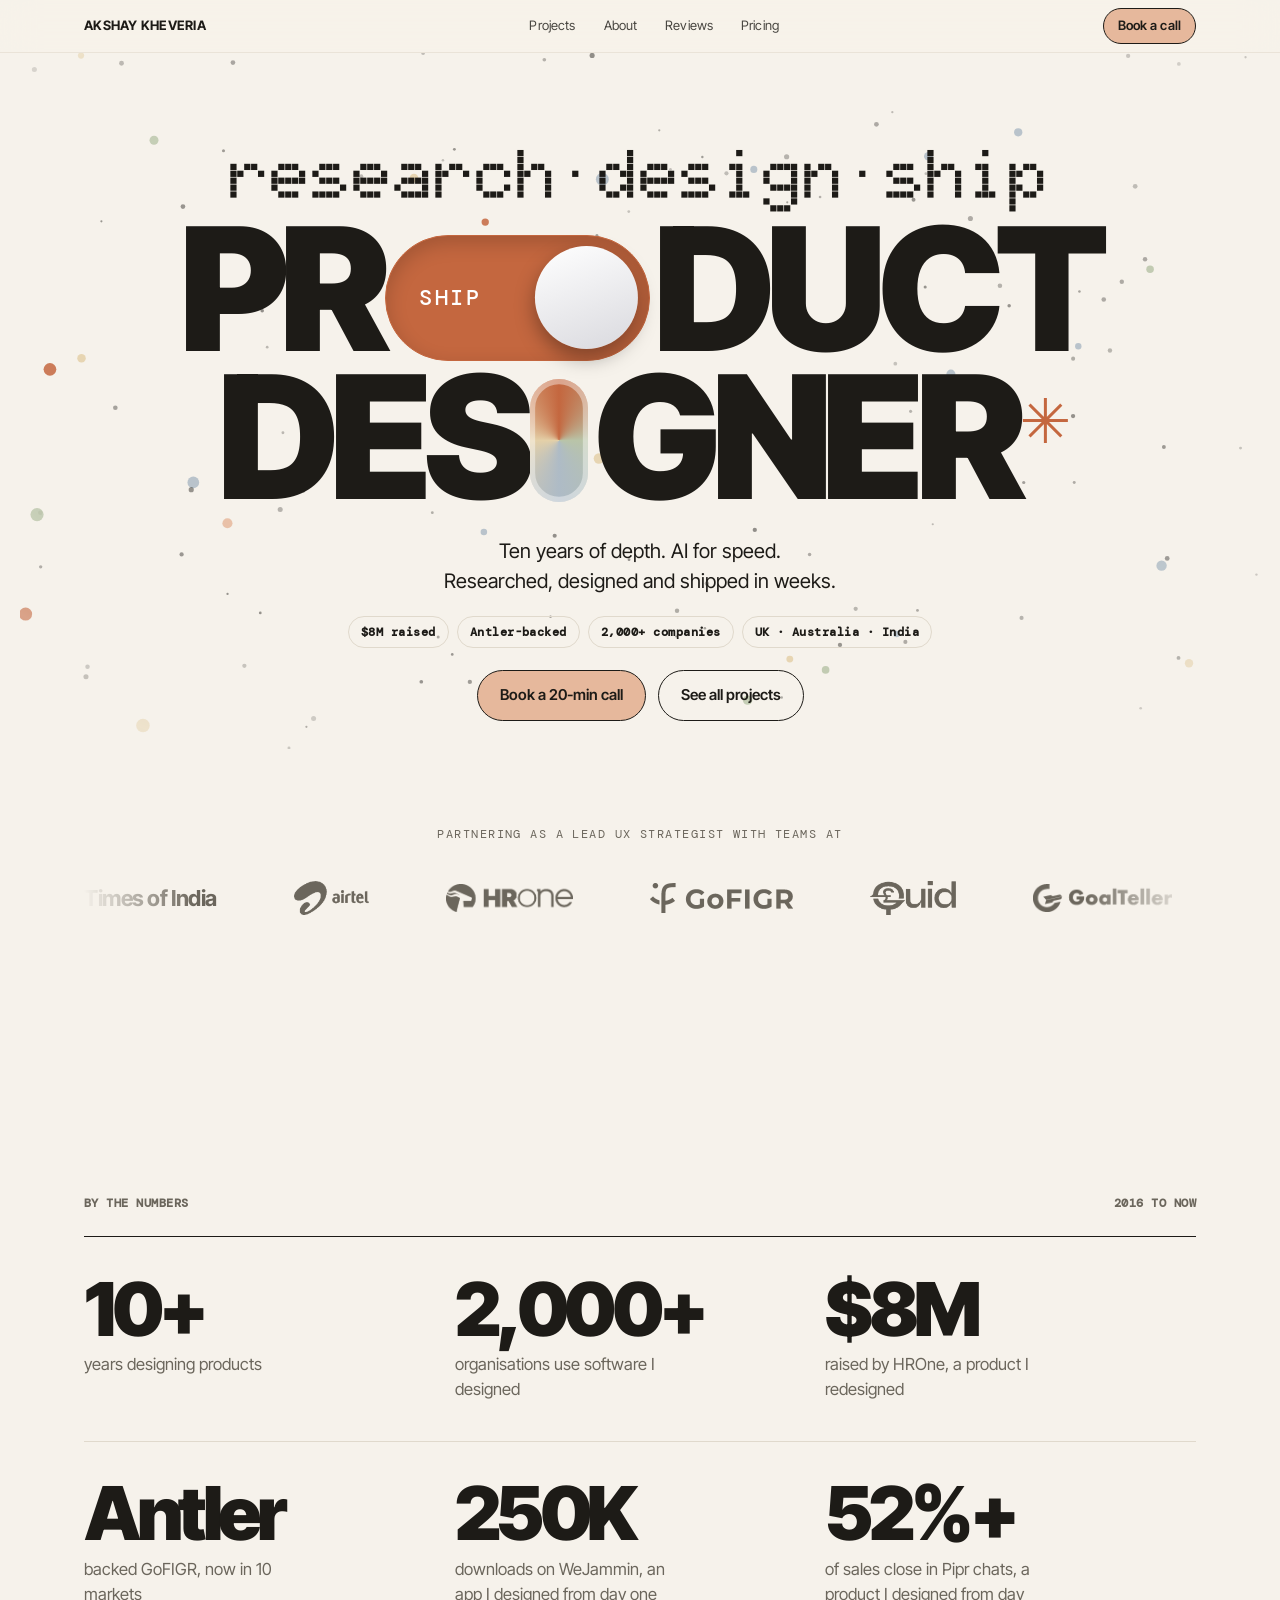
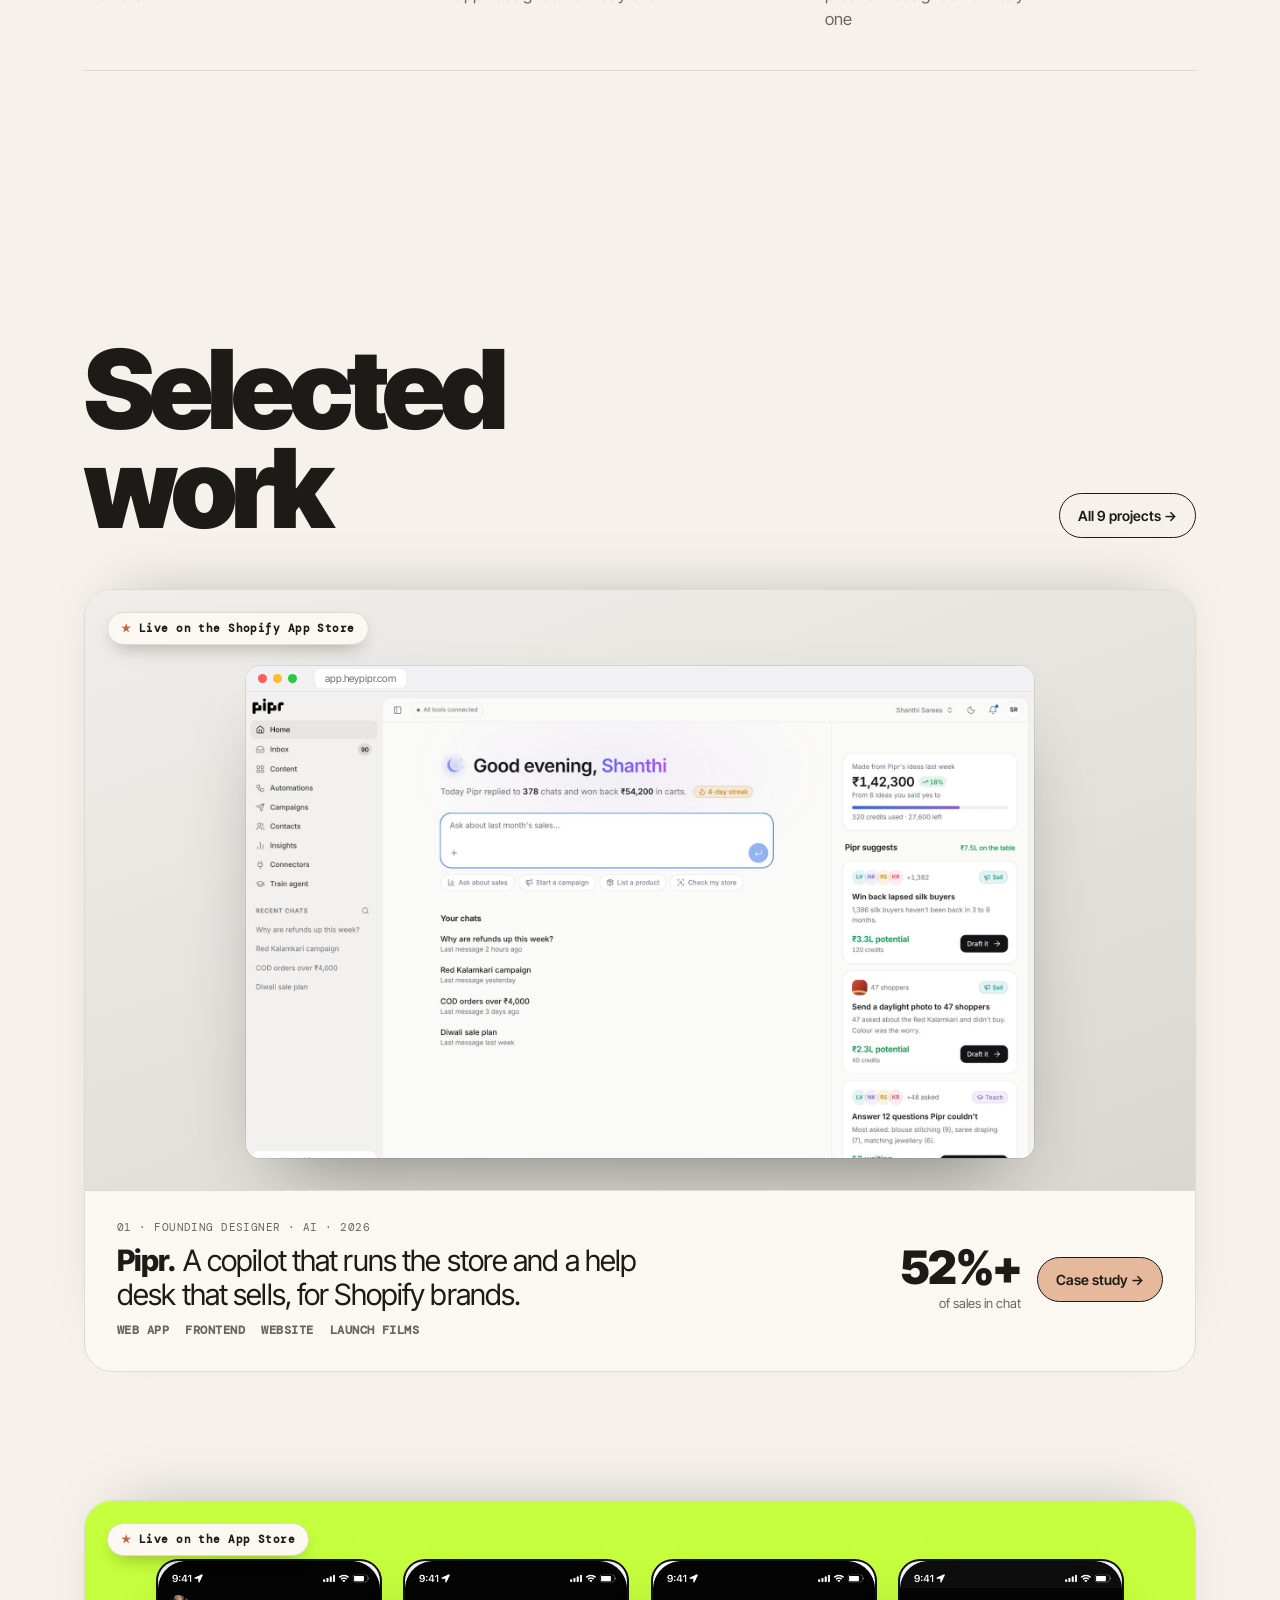
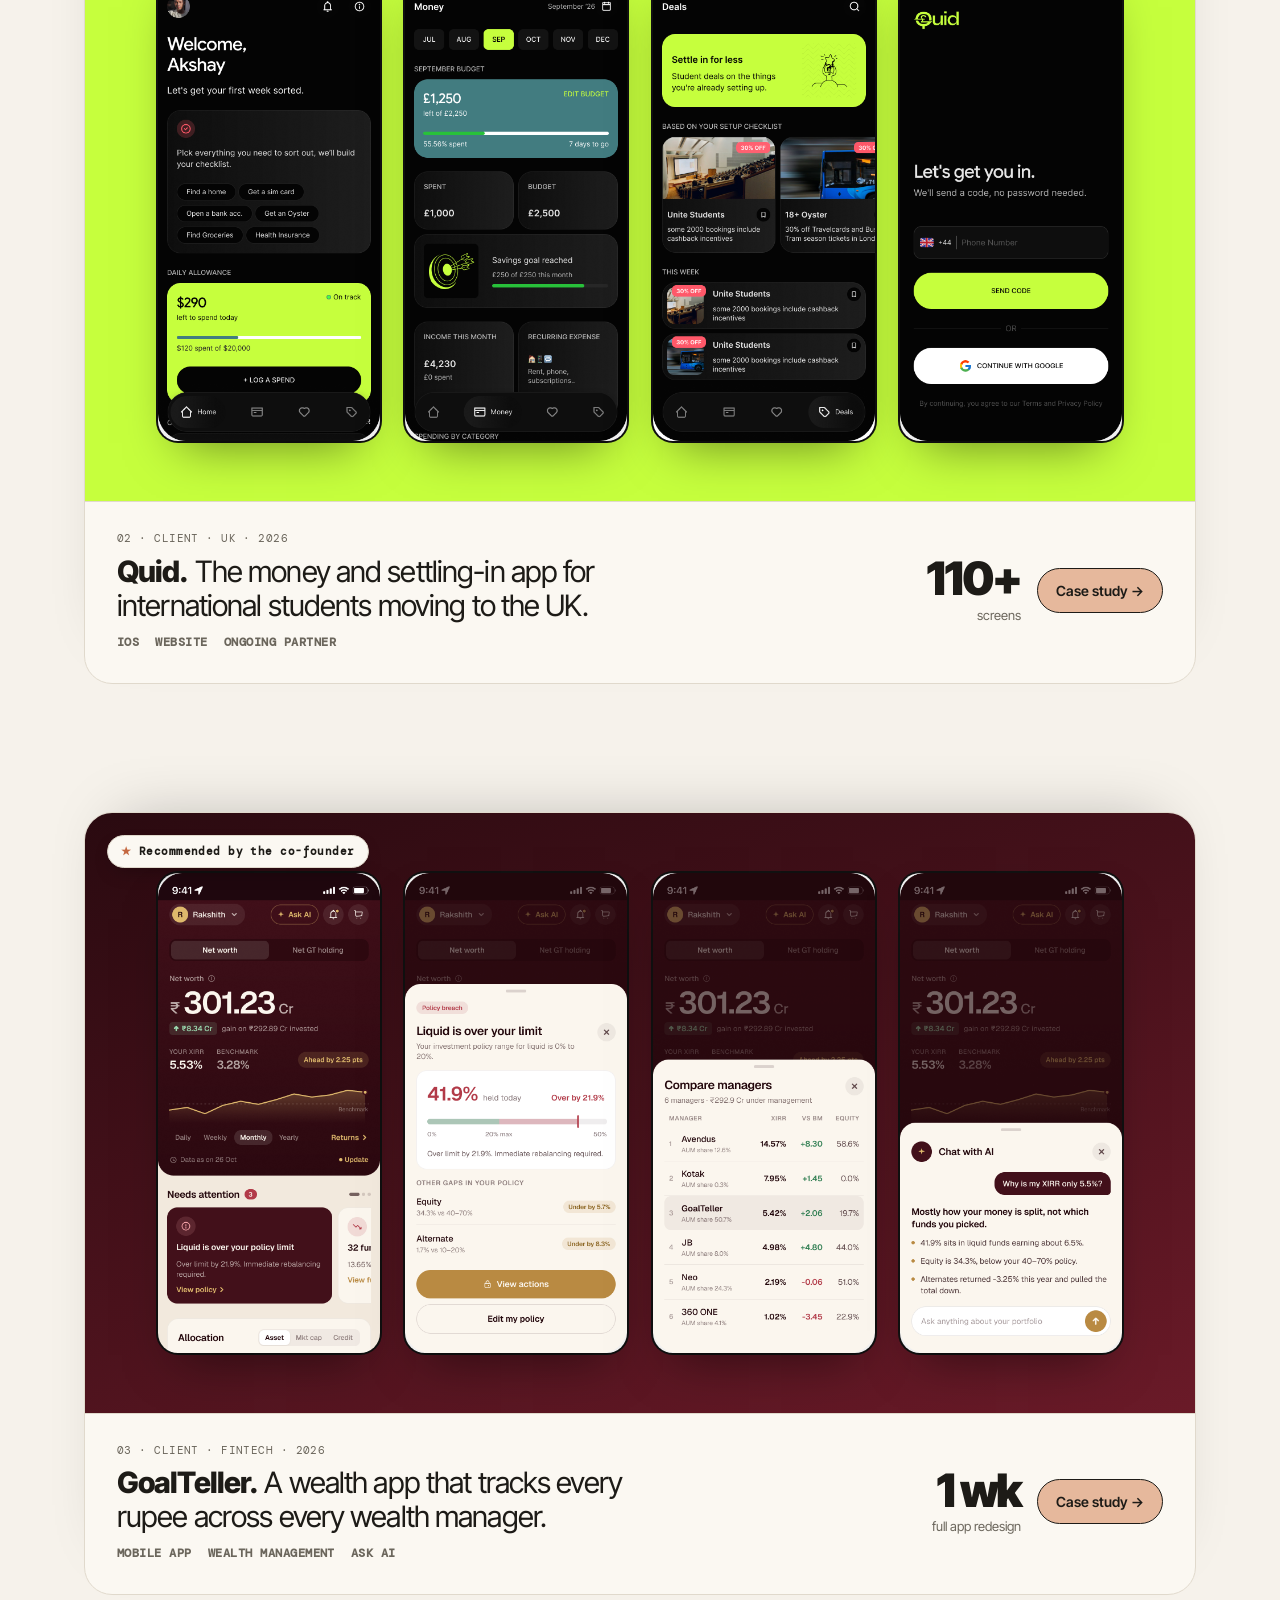
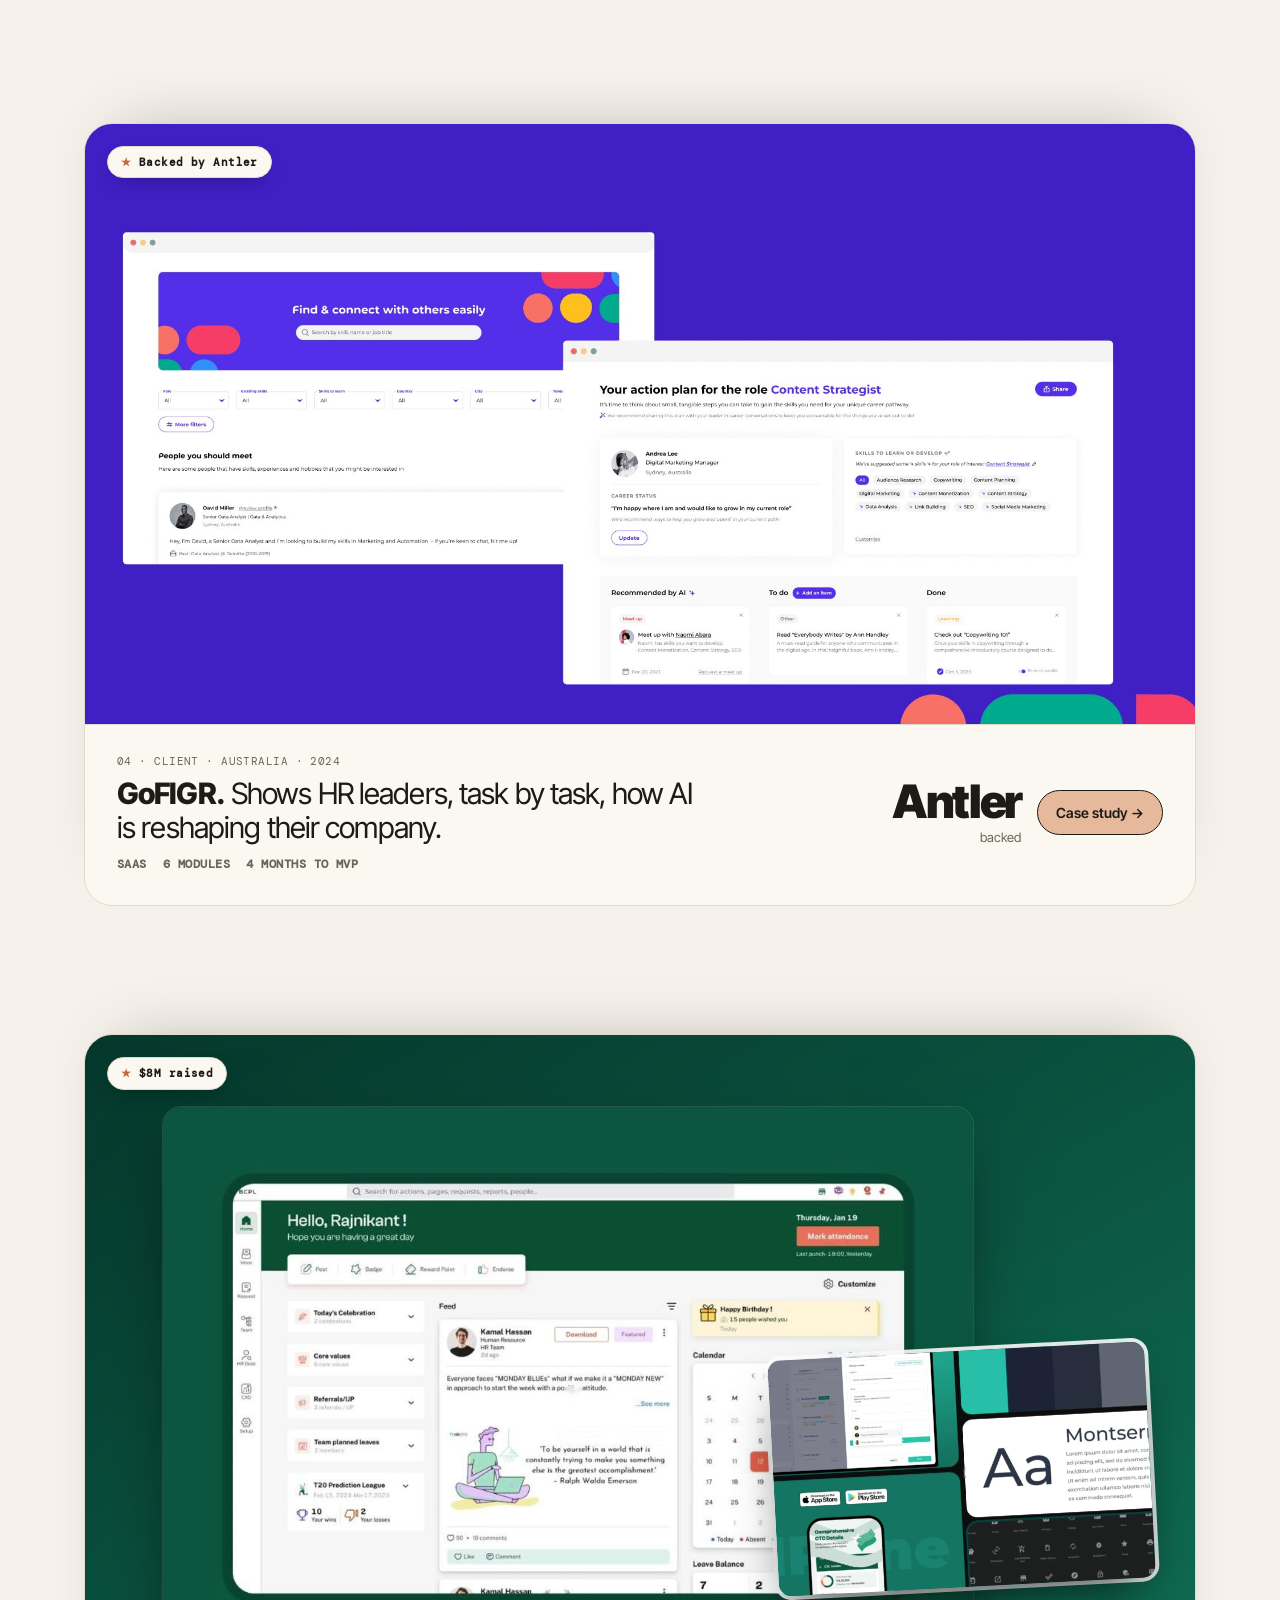
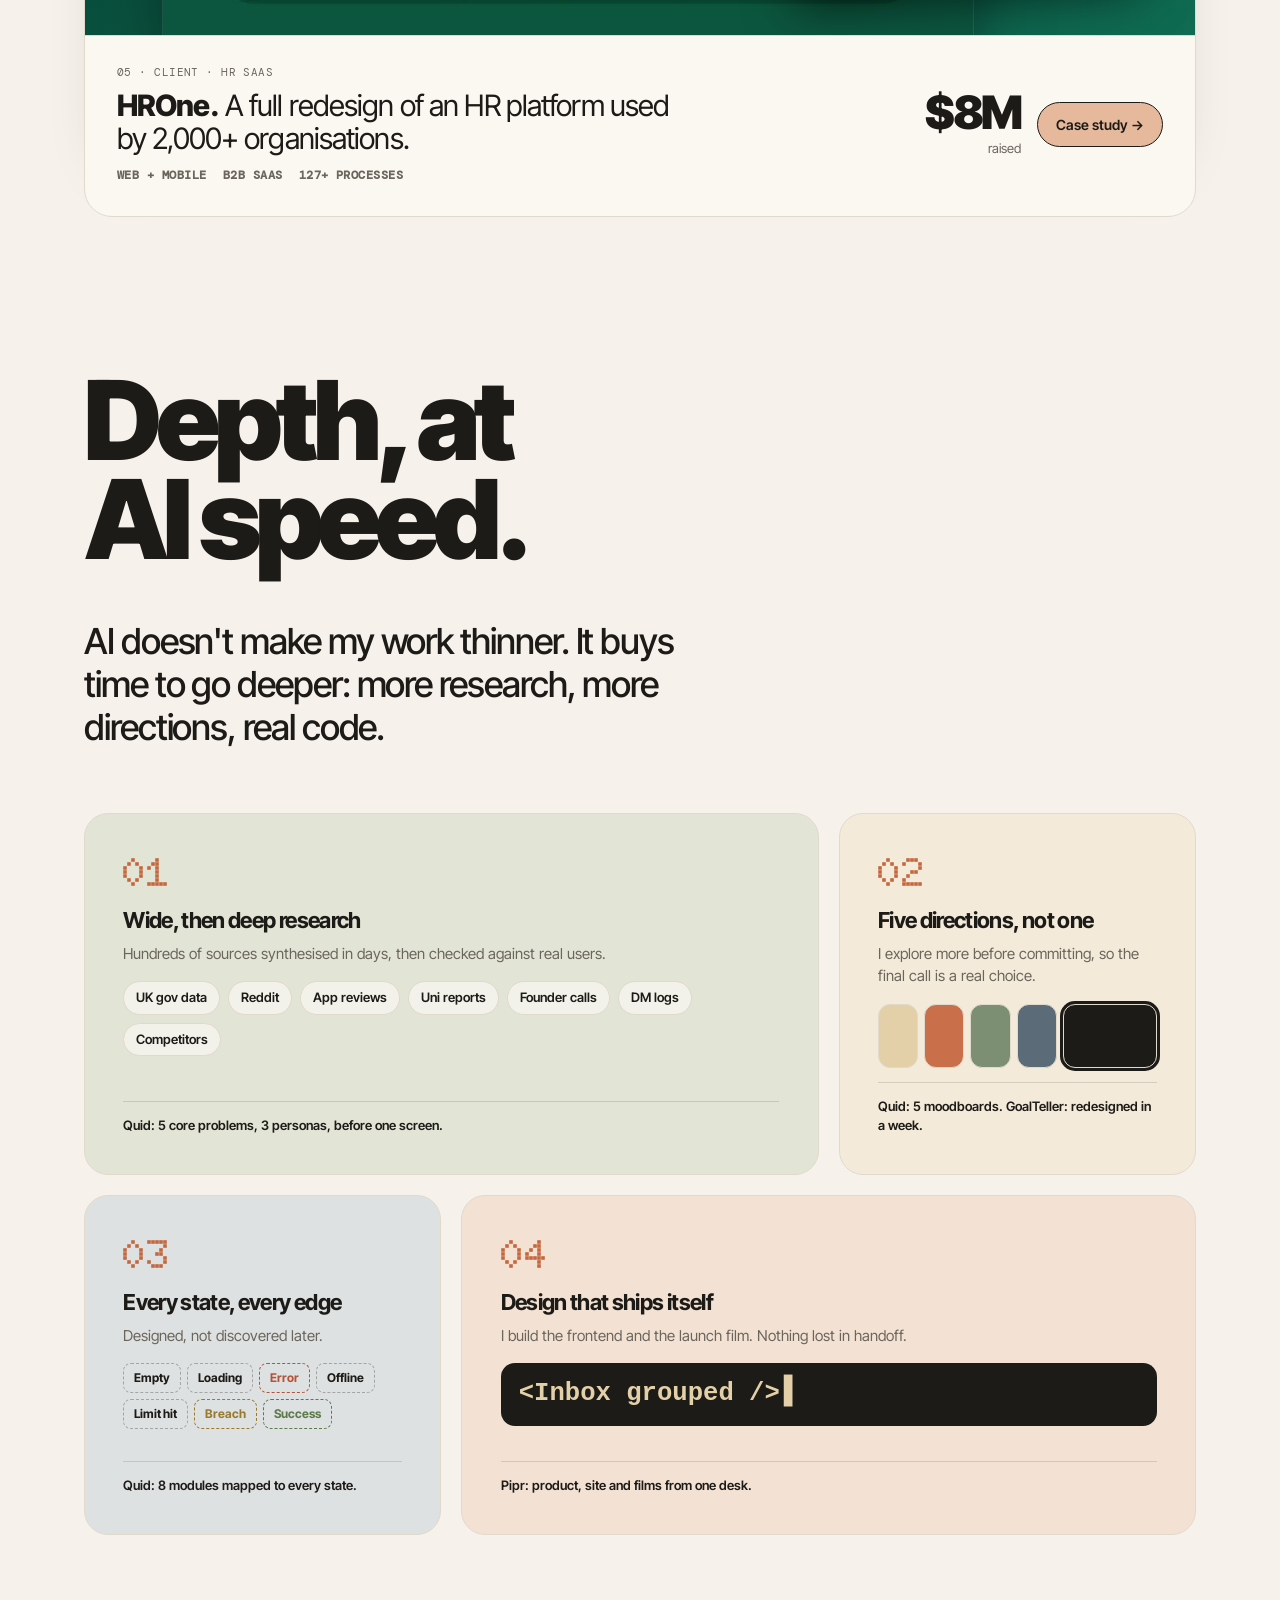
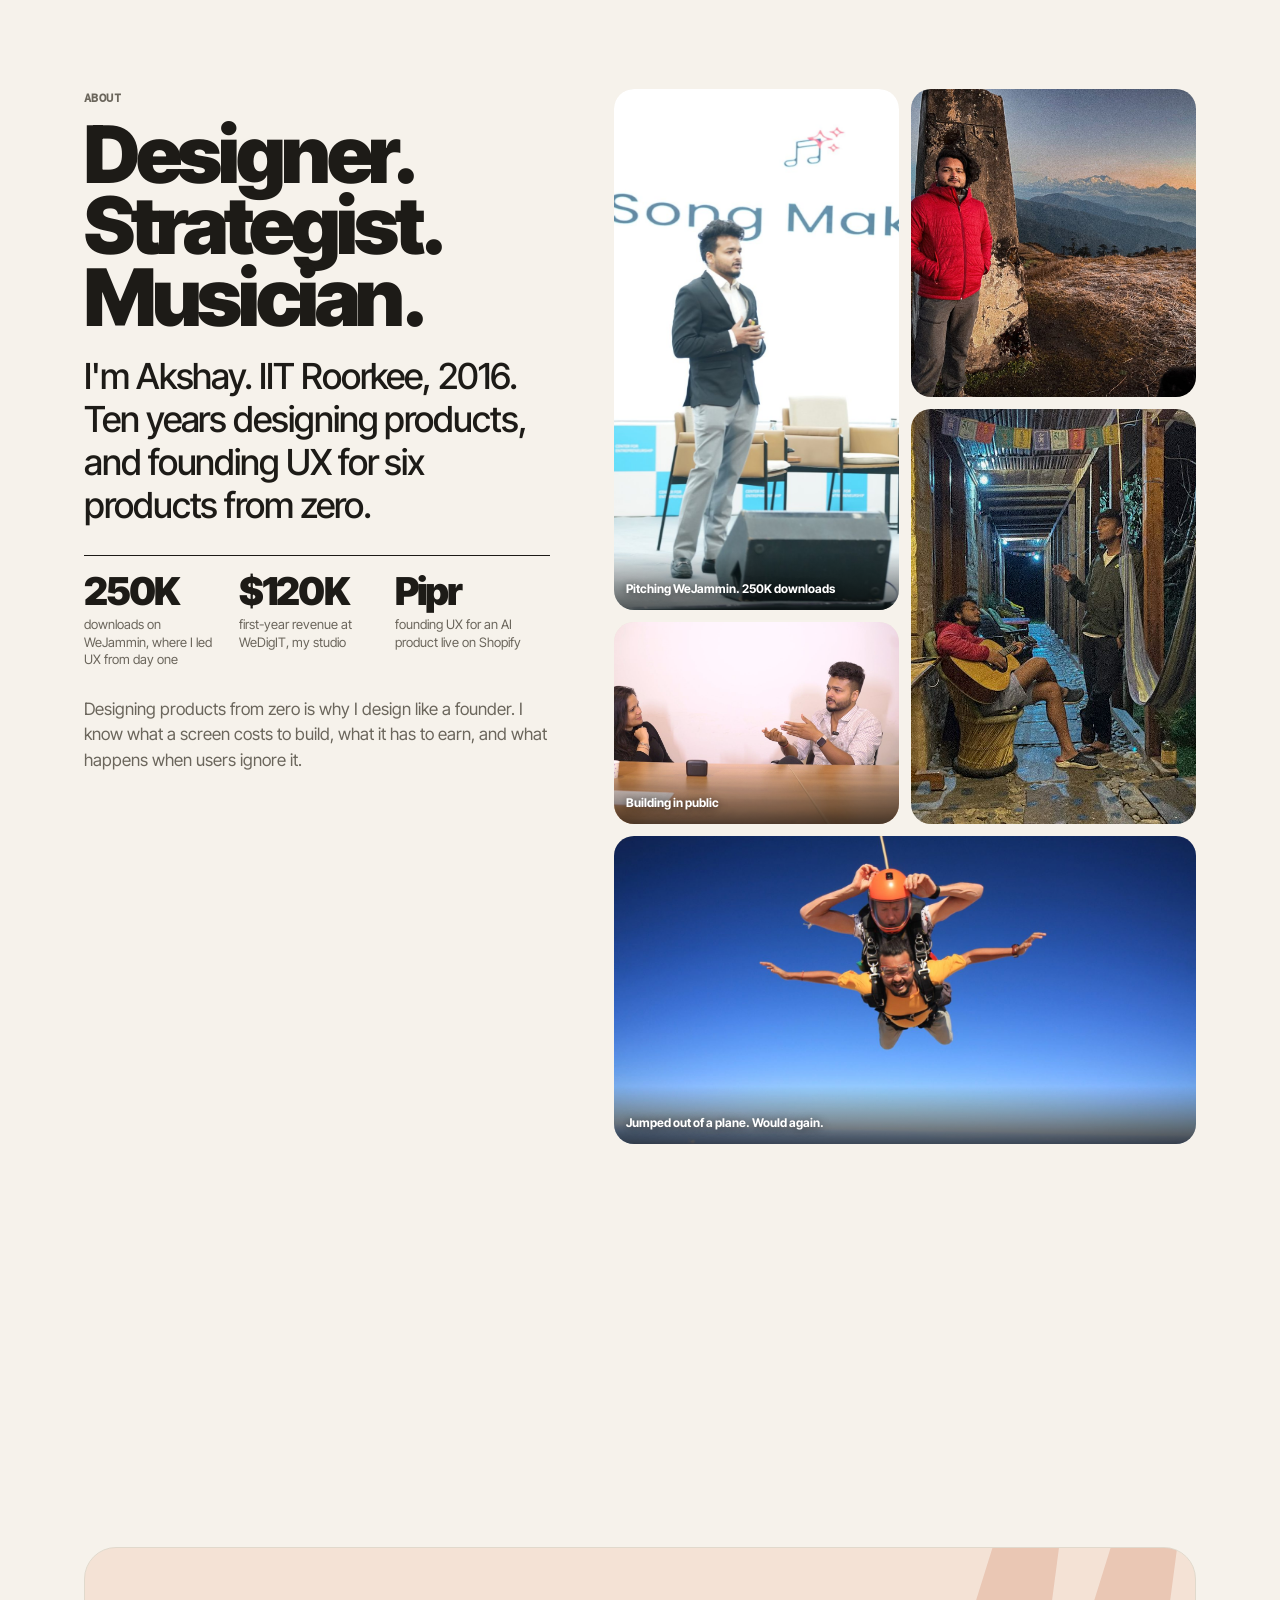
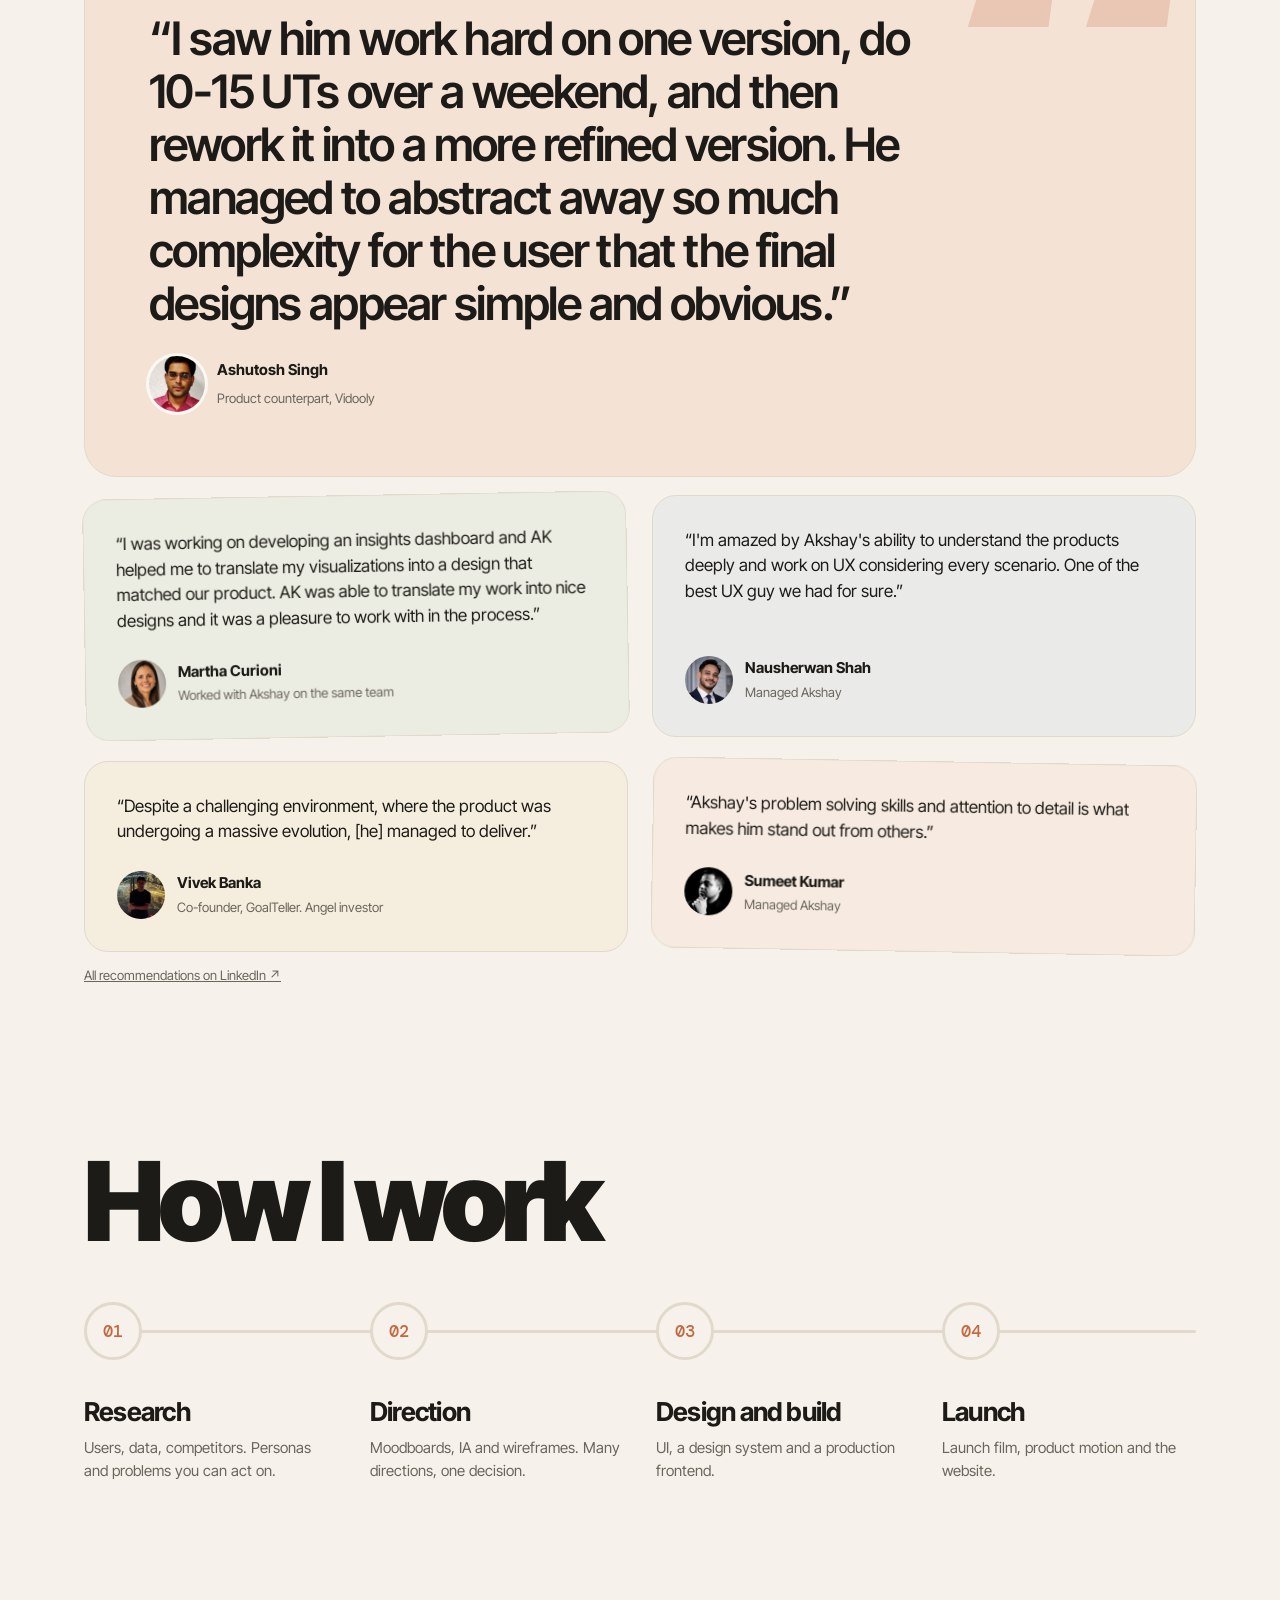
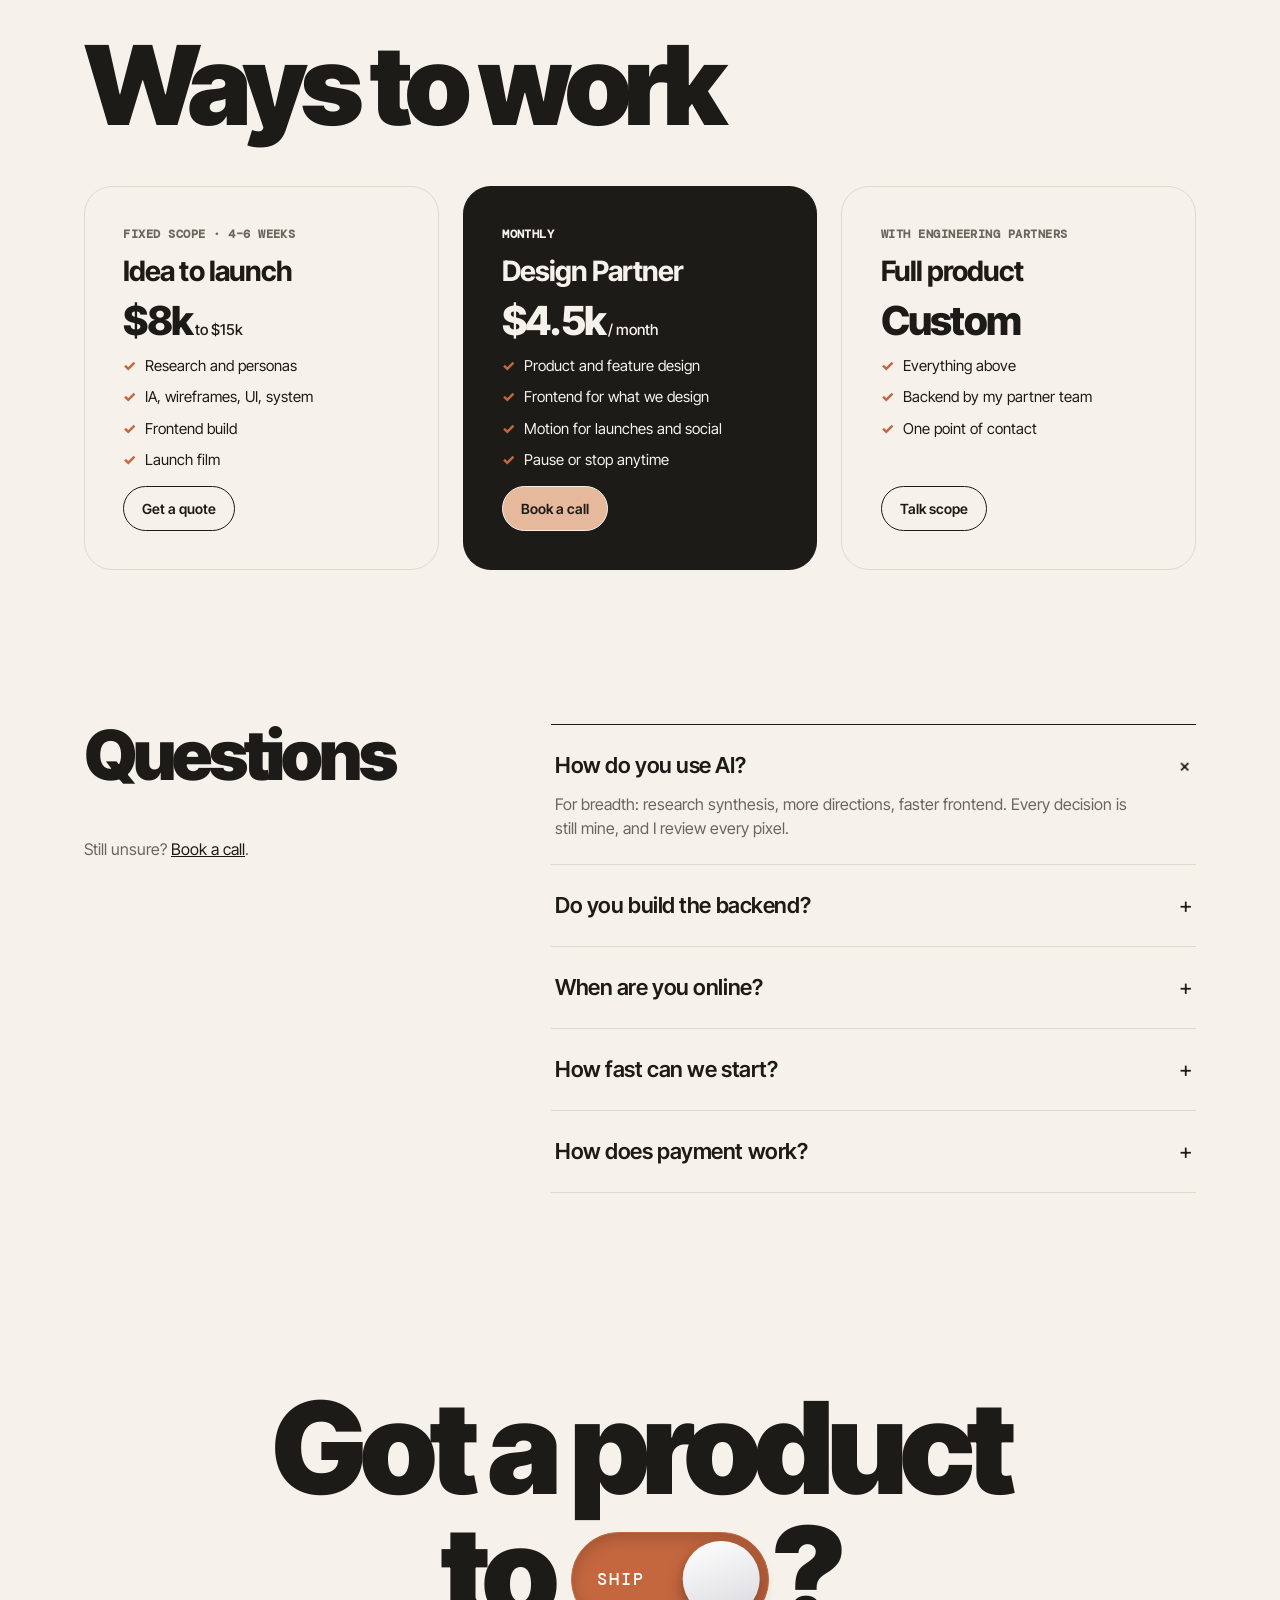
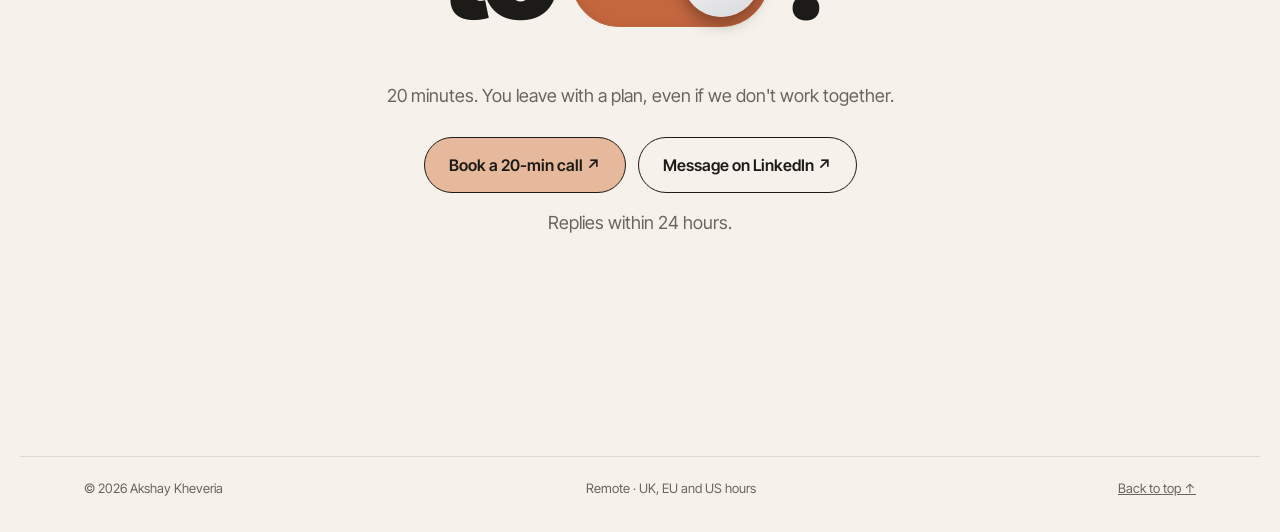
==== index.html @ 03ad0d62 "Hero: drifting dot field that moves away from the cursor Co-Authored-By: Claude Opus 5.5 <noreply@an" ====
<!doctype html><html lang="en"><head><meta charset="utf-8"><meta name="viewport" content="width=device-width,initial-scale=1,viewport-fit=cover"><title>Akshay Kheveria · Product Designer</title>

<link rel="preconnect" href="https://fonts.googleapis.com"><link href="https://fonts.googleapis.com/css2?family=Doto:wght@700;900&family=DM+Mono:wght@400;500&family=Inter+Tight:ital,wght@0,400;0,500;0,600;0,700;0,800;0,900;1,400&display=swap" rel="stylesheet"><link rel="stylesheet" href="site.css">
<meta name="description" content="Akshay Kheveria, senior product designer. Research, design, frontend and launch films for startups in the UK, Australia and India."><link rel="canonical" href="https://akheveria.com/"><meta property="og:type" content="website"><meta property="og:title" content="Akshay Kheveria · Product Designer"><meta property="og:description" content="Akshay Kheveria, senior product designer. Research, design, frontend and launch films for startups in the UK, Australia and India."><meta property="og:url" content="https://akheveria.com/"><meta property="og:image" content="https://akheveria.com/og.jpg"><meta name="twitter:card" content="summary_large_image"><meta name="theme-color" content="#f6f2eb"><link rel="icon" href="/favicon.svg" type="image/svg+xml"></head><body><nav><div class="wrap"><a class="brand" href="index.html">AKSHAY KHEVERIA</a><div class="links"><a href="projects.html">Projects</a><a href="index.html#about">About</a><a href="index.html#words">Reviews</a><a href="index.html#offers">Pricing</a></div><a class="navcta" href="https://cal.com/akshay-kheveria-bcy8pf/design-call" target="_blank" rel="noopener">Book a call</a></div></nav>
<header class="hero wrap" id="top">
<canvas class="hdots" id="hdots" aria-hidden="true"></canvas><script>(()=>{const c=document.getElementById('hdots'),x=c.getContext('2d'),h=c.parentElement;const R=matchMedia('(prefers-reduced-motion: reduce)').matches;let W,H,D,ps=[],m={x:-999,y:-999};const cols=['#c4673f','#e6b89c','#b9c4a8','#aebbc6','#e4d0a8'];
function ink(){return getComputedStyle(document.body).color}
function size(){D=Math.min(devicePixelRatio||1,2);W=h.clientWidth;H=h.clientHeight;c.width=W*D;c.height=H*D;c.style.width=W+'px';c.style.height=H+'px';x.setTransform(D,0,0,D,0,0);const n=Math.round(Math.min(150,W*H/6500));ps=[];for(let i=0;i<n;i++){const big=Math.random()<.22;ps.push({x:Math.random()*W,y:Math.random()*H,vx:(Math.random()-.5)*.25,vy:(Math.random()-.5)*.25,r:big?3+Math.random()*4:1+Math.random()*1.6,c:big?cols[i%cols.length]:null,a:big?.85:.22+Math.random()*.25,ox:0,oy:0})}}
function draw(){x.clearRect(0,0,W,H);const k=ink();for(const p of ps){if(!R){p.x+=p.vx;p.y+=p.vy;if(p.x<-10)p.x=W+10;if(p.x>W+10)p.x=-10;if(p.y<-10)p.y=H+10;if(p.y>H+10)p.y=-10}const dx=p.x-m.x,dy=p.y-m.y,d=Math.hypot(dx,dy);const t=d<140?(140-d)/140:0;p.ox+=((dx/(d||1))*t*38-p.ox)*.08;p.oy+=((dy/(d||1))*t*38-p.oy)*.08;x.globalAlpha=p.a;x.fillStyle=p.c||k;x.beginPath();x.arc(p.x+p.ox,p.y+p.oy,p.r,0,6.283);x.fill()}x.globalAlpha=1;if(!R)requestAnimationFrame(draw)}
h.addEventListener('pointermove',e=>{const b=h.getBoundingClientRect();m.x=e.clientX-b.left;m.y=e.clientY-b.top});h.addEventListener('pointerleave',()=>{m.x=m.y=-999});let lw=0,lh=0;new ResizeObserver(()=>{if(Math.abs(h.clientWidth-lw)>2||Math.abs(h.clientHeight-lh)>40){lw=h.clientWidth;lh=h.clientHeight;size()}}).observe(h);size();draw();if(R)setInterval(draw,1000)})()</script>
  <h1 style="margin:0"><span class="sr">Akshay Kheveria, product designer</span><span aria-hidden="true"><span class="dot">research·design·ship</span>
  <span class="big">PR<span class="tog" id="tg" role="switch" tabindex="0" aria-label="Toggle idea or ship" aria-checked="false"><b id="tgl">idea</b><i></i></span>DUCT</span>
  <span class="big">DES<span class="cap"></span>GNER<span class="ast">✳</span></span></span></h1>
  <p class="sub hsub">Ten years of depth. AI for speed.<br>Researched, designed and shipped in weeks.</p>
  <div class="proof"><span>$8M raised</span><span>Antler-backed</span><span>2,000+ companies</span><span>UK · Australia · India</span></div>
  <div class="heroact"><a class="btn" href="https://cal.com/akshay-kheveria-bcy8pf/design-call" target="_blank" rel="noopener">Book a 20-min call</a><a class="btn ghost" href="projects.html">See all projects</a></div>
</header>
<div class="wrap"><p class="marq-h">Partnering as a Lead UX Strategist with teams at</p><div class="marq" aria-label="Teams Akshay has designed for"><div class="track"><div class="grp"><span class="lt">Times of India</span><i class="lg lg-airtel" role="img" aria-label="Airtel" style="--m:url([data-uri]);aspect-ratio:266/120"></i><i class="lg lg-hrone" role="img" aria-label="Hrone" style="--m:url([data-uri]);aspect-ratio:546/120"></i><i class="lg lg-gofigr" role="img" aria-label="Gofigr" style="--m:url([data-uri]);aspect-ratio:572/120"></i><i class="lg lg-quid" role="img" aria-label="Quid" style="--m:url([data-uri]);aspect-ratio:304/120"></i><i class="lg lg-goalteller" role="img" aria-label="Goalteller" style="--m:url([data-uri]);aspect-ratio:597/120"></i><span class="lt">Vidooly</span></div><div class="grp" aria-hidden="true"><span class="lt">Times of India</span><i class="lg lg-airtel" role="img" aria-label="Airtel" style="--m:url([data-uri]);aspect-ratio:266/120"></i><i class="lg lg-hrone" role="img" aria-label="Hrone" style="--m:url([data-uri]);aspect-ratio:546/120"></i><i class="lg lg-gofigr" role="img" aria-label="Gofigr" style="--m:url([data-uri]);aspect-ratio:572/120"></i><i class="lg lg-quid" role="img" aria-label="Quid" style="--m:url([data-uri]);aspect-ratio:304/120"></i><i class="lg lg-goalteller" role="img" aria-label="Goalteller" style="--m:url([data-uri]);aspect-ratio:597/120"></i><span class="lt">Vidooly</span></div></div></div></div>

<section class="band" id="numbers"><div class="wrap"><div class="bandh"><span class="eye">By the numbers</span><span class="eye">2016 to now</span></div><div class="bignums"><div><b>10+</b><span>years designing products</span></div><div><b>2,000+</b><span>organisations use software I designed</span></div><div><b>$8M</b><span>raised by HROne, a product I redesigned</span></div><div><b>Antler</b><span>backed GoFIGR, now in 10 markets</span></div><div><b>250K</b><span>downloads on WeJammin, an app I designed from day one</span></div><div><b>52%+</b><span>of sales close in Pipr chats, a product I designed from day one</span></div></div></div></section>

<section class="wrap" id="work">
  <div class="hrow"><h2>Selected<br>work</h2><a class="btn ghost" href="projects.html">All 9 projects →</a></div>
  <div class="work"><a class="case wide" style="--i:0" href="pipr.html"><div class="stage v-br" style="background:linear-gradient(160deg,#efeeea,#d9d7d0)"><span class="badge">Live on the Shopify App Store</span><div class="br"><div class="bb"><i></i><i></i><i></i><span>app.heypipr.com</span></div><div class="bv xf"><img src="img/p_home2.jpg" alt="Pipr copilot home"><img src="img/p_audit.jpg" alt="Pipr store check"><img src="img/p_content.jpg" alt="Pipr content tab"><img src="img/p_inbox.jpg" alt="Pipr inbox"></div></div></div>
      <div class="meta"><div><small>01 · Founding designer · AI · 2026</small><h3><b>Pipr.</b> A copilot that runs the store and a help desk that sells, for Shopify brands.</h3><div class="tags"><span>Web app</span><span>Frontend</span><span>Website</span><span>Launch films</span></div></div><div class="cstat"><b>52%+</b><span>of sales in chat</span></div><span class="btn">Case study →</span></div></a><a class="case wide" style="--i:1" href="quid.html"><div class="stage v-ph" style="background:#c6ff3d"><span class="badge">Live on the App Store</span><div class="ph" style="--d:0.0s;aspect-ratio:390/844;--r:0.4621"><img src="img/q_home.png" alt="App screen" loading="lazy"></div><div class="ph" style="--d:0.6s;aspect-ratio:390/844;--r:0.4621"><img src="img/q_money.png" alt="App screen" loading="lazy"></div><div class="ph" style="--d:1.2s;aspect-ratio:390/844;--r:0.4621"><img src="img/q_deals.png" alt="App screen" loading="lazy"></div><div class="ph" style="--d:1.7999999999999998s;aspect-ratio:390/844;--r:0.4621"><img src="img/q_login.png" alt="App screen" loading="lazy"></div></div>
      <div class="meta"><div><small>02 · Client · UK · 2026</small><h3><b>Quid.</b> The money and settling-in app for international students moving to the UK.</h3><div class="tags"><span>iOS</span><span>Website</span><span>Ongoing partner</span></div></div><div class="cstat"><b>110+</b><span>screens</span></div><span class="btn">Case study →</span></div></a><a class="case wide" style="--i:2" href="goalteller.html"><div class="stage v-ph" style="background:linear-gradient(160deg,#2a0a10,#6a1a28)"><span class="badge">Recommended by the co-founder</span><div class="ph" style="--d:0.0s;aspect-ratio:390/844;--r:0.4621"><img src="img/g_home.png" alt="App screen" loading="lazy"></div><div class="ph" style="--d:0.6s;aspect-ratio:390/844;--r:0.4621"><img src="img/g_policy.png" alt="App screen" loading="lazy"></div><div class="ph" style="--d:1.2s;aspect-ratio:390/844;--r:0.4621"><img src="img/g_compare.png" alt="App screen" loading="lazy"></div><div class="ph" style="--d:1.7999999999999998s;aspect-ratio:390/844;--r:0.4621"><img src="img/g_ai.png" alt="App screen" loading="lazy"></div></div>
      <div class="meta"><div><small>03 · Client · Fintech · 2026</small><h3><b>GoalTeller.</b> A wealth app that tracks every rupee across every wealth manager.</h3><div class="tags"><span>Mobile app</span><span>Wealth management</span><span>Ask AI</span></div></div><div class="cstat"><b>1 wk</b><span>full app redesign</span></div><span class="btn">Case study →</span></div></a><a class="case wide" style="--i:3" href="gofigr.html"><div class="stage v-img"><span class="badge">Backed by Antler</span><img src="img/gf_hero.jpg" alt="GoFIGR people search and career action plan" loading="lazy"></div>
      <div class="meta"><div><small>04 · Client · Australia · 2024</small><h3><b>GoFIGR.</b> Shows HR leaders, task by task, how AI is reshaping their company.</h3><div class="tags"><span>SaaS</span><span>6 modules</span><span>4 months to MVP</span></div></div><div class="cstat"><b>Antler</b><span>backed</span></div><span class="btn">Case study →</span></div></a><a class="case wide" style="--i:4" href="hrone.html"><div class="stage v-comp" style="background:linear-gradient(150deg,#05372b,#0f6b52)"><span class="badge">$8M raised</span><div class="c1"><img src="img/hrone.jpg" alt="HROne home dashboard and design system" loading="lazy"></div><div class="c2"><img src="img/hrone2.jpg" alt="" loading="lazy"></div></div>
      <div class="meta"><div><small>05 · Client · HR SaaS</small><h3><b>HROne.</b> A full redesign of an HR platform used by 2,000+ organisations.</h3><div class="tags"><span>Web + mobile</span><span>B2B SaaS</span><span>127+ processes</span></div></div><div class="cstat"><b>$8M</b><span>raised</span></div><span class="btn">Case study →</span></div></a></div>
</section>

<section class="wrap" id="depth">
  <h2>Depth, at<br>AI speed.</h2>
  <p class="lede2">AI doesn't make my work thinner. It buys time to go deeper: more research, more directions, real code.</p>
  <div class="depth">
    <div class="d1"><span class="n">01</span><h4>Wide, then deep research</h4><p>Hundreds of sources synthesised in days, then checked against real users.</p><div class="dv srcs"><i>UK gov data</i><i>Reddit</i><i>App reviews</i><i>Uni reports</i><i>Founder calls</i><i>DM logs</i><i>Competitors</i></div><small>Quid: 5 core problems, 3 personas, before one screen.</small></div>
    <div class="d2"><span class="n">02</span><h4>Five directions, not one</h4><p>I explore more before committing, so the final call is a real choice.</p><div class="dv sw"><i style="--c:#e4d0a8"></i><i style="--c:#c96f4a"></i><i style="--c:#7d8f73"></i><i style="--c:#5b6b78"></i><i style="--c:#1d1b17" class="pick"></i></div><small>Quid: 5 moodboards. GoalTeller: redesigned in a week.</small></div>
    <div class="d3"><span class="n">03</span><h4>Every state, every edge</h4><p>Designed, not discovered later.</p><div class="dv st"><i>Empty</i><i>Loading</i><i>Error</i><i>Offline</i><i>Limit hit</i><i>Breach</i><i>Success</i></div><small>Quid: 8 modules mapped to every state.</small></div>
    <div class="d4"><span class="n">04</span><h4>Design that ships itself</h4><p>I build the frontend and the launch film. Nothing lost in handoff.</p><div class="dv code"><span>&lt;Inbox grouped /&gt;</span><span class="cur">▍</span></div><small>Pipr: product, site and films from one desk.</small></div>
  </div>
</section>

<section class="wrap" id="about">
  <div class="about">
    <div class="abt">
      <span class="eye">About</span>
      <h2>Designer.<br>Strategist.<br>Musician.</h2>
      <p class="lede2">I'm Akshay. IIT Roorkee, 2016. Ten years designing products, and founding UX for six products from zero.</p>
      <div class="afacts">
        <div><b>250K</b><span>downloads on WeJammin, where I led UX from day one</span></div>
        <div><b>$120K</b><span>first-year revenue at WeDigIT, my studio</span></div>
        <div><b>Pipr</b><span>founding UX for an AI product live on Shopify</span></div>
      </div>
      <p class="body">Designing products from zero is why I design like a founder. I know what a screen costs to build, what it has to earn, and what happens when users ignore it.</p>
    </div>
    <div class="agrid">
      <figure class="a1"><img src="img/me_stage.jpg" alt="Akshay pitching WeJammin on stage" loading="lazy"><figcaption>Pitching WeJammin. 250K downloads</figcaption></figure>
      <figure class="a2"><img src="img/me_trek.jpg" alt="Akshay on a Himalayan ridge at sunrise" loading="lazy"></figure>
      <figure class="a3"><img src="img/me_guitar.jpg" alt="Akshay playing guitar" loading="lazy"></figure>
      <figure class="a4"><img src="img/me_talk.jpg" alt="Akshay in a conversation on camera" loading="lazy"><figcaption>Building in public</figcaption></figure>
      <figure class="a5"><img src="img/me_sky.jpg" alt="Akshay skydiving in tandem" loading="lazy"><figcaption>Jumped out of a plane. Would again.</figcaption></figure>
    </div>
  </div>
</section>

<section class="wrap" id="words">
  <h2>In their<br>words</h2>
  <div class="qpanel"><figure class="qt qbig"><blockquote>“I saw him work hard on one version, do 10-15 UTs over a weekend, and then rework it into a more refined version. He managed to abstract away so much complexity for the user that the final designs appear simple and obvious.”</blockquote><figcaption><img class="qa" src="img/r_ashutosh.jpg" alt="Ashutosh Singh" loading="lazy"><b>Ashutosh Singh</b><span>Product counterpart, Vidooly</span></figcaption></figure><span class="qmark" aria-hidden="true">“</span></div>
  <div class="qgrid"><figure class="qt"><blockquote>“I was working on developing an insights dashboard and AK helped me to translate my visualizations into a design that matched our product. AK was able to translate my work into nice designs and it was a pleasure to work with in the process.”</blockquote><figcaption><img class="qa" src="img/r_martha.jpg" alt="Martha Curioni" loading="lazy"><b>Martha Curioni</b><span>Worked with Akshay on the same team</span></figcaption></figure><figure class="qt"><blockquote>“I&#x27;m amazed by Akshay&#x27;s ability to understand the products deeply and work on UX considering every scenario. One of the best UX guy we had for sure.”</blockquote><figcaption><img class="qa" src="img/r_nausherwan.jpg" alt="Nausherwan Shah" loading="lazy"><b>Nausherwan Shah</b><span>Managed Akshay</span></figcaption></figure><figure class="qt"><blockquote>“Despite a challenging environment, where the product was undergoing a massive evolution, [he] managed to deliver.”</blockquote><figcaption><img class="qa" src="img/r_vivek.jpg" alt="Vivek Banka" loading="lazy"><b>Vivek Banka</b><span>Co-founder, GoalTeller. Angel investor</span></figcaption></figure><figure class="qt"><blockquote>“Akshay&#x27;s problem solving skills and attention to detail is what makes him stand out from others.”</blockquote><figcaption><img class="qa" src="img/r_sumeet.jpg" alt="Sumeet Kumar" loading="lazy"><b>Sumeet Kumar</b><span>Managed Akshay</span></figcaption></figure></div>
  <p class="note"><a href="https://www.linkedin.com/in/akheveria/details/recommendations/" target="_blank" rel="noopener">All recommendations on LinkedIn ↗</a></p>
</section>

<section class="wrap" id="process">
  <h2>How I work</h2>
  <div class="flow tl" id="tl"><span class="tlbar"><span></span></span>
    <div><div class="n">01</div><h4>Research</h4><p>Users, data, competitors. Personas and problems you can act on.</p></div>
    <div><div class="n">02</div><h4>Direction</h4><p>Moodboards, IA and wireframes. Many directions, one decision.</p></div>
    <div><div class="n">03</div><h4>Design and build</h4><p>UI, a design system and a production frontend.</p></div>
    <div><div class="n">04</div><h4>Launch</h4><p>Launch film, product motion and the website.</p></div>
  </div>
</section>

<section class="wrap" id="offers">
  <h2>Ways to work</h2>
  <div class="offers">
    <div class="offer"><span class="lab mute">Fixed scope · 4–6 weeks</span><h4>Idea to launch</h4><div class="price">$8k<small> to $15k</small></div><ul><li>Research and personas</li><li>IA, wireframes, UI, system</li><li>Frontend build</li><li>Launch film</li></ul><a class="btn ghost" href="https://cal.com/akshay-kheveria-bcy8pf/design-call" target="_blank" rel="noopener">Get a quote</a></div>
    <div class="offer star"><span class="lab">Monthly</span><h4>Design Partner</h4><div class="price">$4.5k<small> / month</small></div><ul><li>Product and feature design</li><li>Frontend for what we design</li><li>Motion for launches and social</li><li>Pause or stop anytime</li></ul><a class="btn" href="https://cal.com/akshay-kheveria-bcy8pf/design-call" target="_blank" rel="noopener">Book a call</a></div>
    <div class="offer"><span class="lab mute">With engineering partners</span><h4>Full product</h4><div class="price">Custom</div><ul><li>Everything above</li><li>Backend by my partner team</li><li>One point of contact</li></ul><a class="btn ghost" href="https://cal.com/akshay-kheveria-bcy8pf/design-call" target="_blank" rel="noopener">Talk scope</a></div>
  </div>
</section>

<section class="wrap split" id="faq">
  <div class="sh"><h2>Questions</h2><p class="mute">Still unsure? <a href="https://cal.com/akshay-kheveria-bcy8pf/design-call" target="_blank" rel="noopener">Book a call</a>.</p></div>
  <div class="faq">
    <details open><summary>How do you use AI?</summary><p>For breadth: research synthesis, more directions, faster frontend. Every decision is still mine, and I review every pixel.</p></details>
    <details><summary>Do you build the backend?</summary><p>I design and build the frontend. For the backend, my engineering partners join and I stay your single point of contact.</p></details>
    <details><summary>When are you online?</summary><p>IST. That covers the full UK and EU day and US East Coast mornings.</p></details>
    <details><summary>How fast can we start?</summary><p>Usually within a week of our first call.</p></details>
    <details><summary>How does payment work?</summary><p>Design Partner is billed monthly in advance. Fixed projects are 50% upfront, 50% on delivery. USD, via Wise or Stripe.</p></details>
  </div>
</section>
<section class="cta wrap" id="contact"><h2>Got a product<br>to <span class="tog on" id="tg2" aria-hidden="true"><b>ship</b><i></i></span><span class="sr">ship</span>?</h2><p>20 minutes. You leave with a plan, even if we don't work together.</p><div class="row"><a class="btn" href="https://cal.com/akshay-kheveria-bcy8pf/design-call" target="_blank" rel="noopener">Book a 20-min call ↗</a><a class="btn ghost" href="https://www.linkedin.com/in/akheveria/" target="_blank" rel="noopener">Message on LinkedIn ↗</a></div><p class="note">Replies within 24 hours.</p></section>
<footer><div class="wrap"><span>© 2026 Akshay Kheveria</span><span>Remote · UK, EU and US hours</span><a href="#top">Back to top ↑</a></div></footer><div class="dock" id="dock"><span class="dk-t"><span class="live"></span><span><b>Open to work · Remote</b><small>Taking 2 projects right now</small></span></span><a class="dk-b" href="https://cal.com/akshay-kheveria-bcy8pf/design-call" target="_blank" rel="noopener">Book a call <span aria-hidden="true">→</span></a></div><script>(()=>{const d=document.getElementById('dock');if(!d)return;const c=document.getElementById('contact');let cv=false;const u=()=>{d.classList.toggle('on',scrollY>window.innerHeight*.35&&!cv)};if(c)new IntersectionObserver(e=>{cv=e[0].isIntersecting;u()},{threshold:.15}).observe(c);addEventListener('scroll',u,{passive:true});u()})()</script>
<script>
{


const reduce=matchMedia('(prefers-reduced-motion: reduce)').matches;
const tg=document.getElementById('tg'),lab=document.getElementById('tgl');
const set=(on)=>{tg.classList.toggle('on',on);lab.textContent=on?'ship':'idea';tg.setAttribute('aria-checked',on);};
let on=false;set(false);if(!reduce){setTimeout(()=>{on=true;set(true);},900);}
const flip=()=>{on=!on;set(on);};tg.addEventListener('click',flip);tg.addEventListener('keydown',e=>{if(e.key===' '||e.key==='Enter'){e.preventDefault();flip();}});
}
</script><script>{const tg2=document.getElementById('tg2');if(tg2){tg2.addEventListener('click',()=>{tg2.classList.toggle('on');tg2.querySelector('b').textContent=tg2.classList.contains('on')?'ship':'idea';});}}</script><script>{
const R=matchMedia('(prefers-reduced-motion: reduce)').matches;
document.querySelectorAll('section>.wrap>*,section.wrap>*,.depth>div,.qgrid>*,.flow>div,.offer,.bignums>div,.agrid figure').forEach((e,i)=>e.classList.add('rv'));
const io=new IntersectionObserver(es=>es.forEach(x=>{if(x.isIntersecting){x.target.classList.add('in');io.unobserve(x.target);}}),{rootMargin:'0px 0px -8% 0px'});
document.querySelectorAll('.rv').forEach(e=>R?e.classList.add('in'):io.observe(e));
const cio=new IntersectionObserver(es=>es.forEach(x=>{if(!x.isIntersecting)return;cio.unobserve(x.target);const el=x.target,t=el.textContent,m=t.match(/[\d,.]+/);if(!m||R)return;const n=parseFloat(m[0].replace(/,/g,'')),dec=(m[0].split('.')[1]||'').length,com=m[0].includes(',');const t0=performance.now();const f=now=>{const k=Math.min(1,(now-t0)/1400),e=1-Math.pow(1-k,3);let v=(n*e).toFixed(dec);if(com)v=Number(v).toLocaleString('en-US');el.textContent=t.replace(m[0],v);if(k<1)requestAnimationFrame(f);};requestAnimationFrame(f);}),{threshold:.6});
document.querySelectorAll('.bignums b').forEach(b=>cio.observe(b));
const tl=document.getElementById('tl');if(tl){const u=()=>{const r=tl.getBoundingClientRect();const p=Math.max(0,Math.min(1,(innerHeight*.85-r.top)/(r.height+innerHeight*.35)));tl.style.setProperty('--p',p);};addEventListener('scroll',u,{passive:true});u();}
}</script></body></html>
---- site.css ----
/* VOICE work, sharp and confident, Apple-clean
   IDEA a product keynote page: the designer as a product, with a switch that flips design into shipped
   PICTURE giant hero type with live objects in the letters (toggle in the O, screen capsule in the I)
   COLOUR pure white, true black, Apple greys, one electric blue for "on"
   TYPE Inter Tight 800 display + Inter Tight text, Doto dot-matrix for the AI line
   LAYOUT centred hero, logo marquee, big intro sentence, full-width case cards, offers row, track table, giant CTA */
:root{color-scheme:light dark;--bg:light-dark(#ffffff,#000000);--ink:light-dark(#0a0a0a,#f5f5f7);--mute:light-dark(#6e6e73,#a1a1a6);--soft:light-dark(#f5f5f7,#161617);--line:light-dark(#e5e5ea,#2c2c2e);--blue:var(--acc);--card:light-dark(#fbfbfd,#0d0d0e)}
:root[data-theme=light]{color-scheme:light}:root[data-theme=dark]{color-scheme:dark}
*{box-sizing:border-box;min-width:0}
html{scroll-behavior:smooth}
body{margin:0;background:var(--bg);color:var(--ink);font:16px/1.5 "Inter Tight",system-ui,-apple-system,sans-serif;overflow-x:clip;-webkit-font-smoothing:antialiased}
a{color:inherit}
.wrap{max-width:1240px;margin:0 auto;padding-left:max(5vw,16px,env(safe-area-inset-left,0px));padding-right:max(5vw,16px,env(safe-area-inset-right,0px))}
nav{position:sticky;top:env(safe-area-inset-top,0px);z-index:20;backdrop-filter:saturate(1.8) blur(18px);-webkit-backdrop-filter:saturate(1.8) blur(18px);background:color-mix(in srgb,var(--bg) 78%,transparent);border-bottom:1px solid color-mix(in srgb,var(--line) 60%,transparent)}
nav .wrap{display:flex;align-items:center;justify-content:space-between;height:52px;font-size:13px;letter-spacing:.01em}
nav .links{display:flex;gap:28px}
nav a{text-decoration:none;opacity:.8}nav a:hover{opacity:1}
.brand{font-weight:700;letter-spacing:.02em;opacity:1!important}
.navcta{background:var(--ink);color:var(--bg);padding:7px 14px;border-radius:99px;opacity:1!important;font-weight:600}
@media(max-width:640px){nav .links{display:none}}
.sr{position:absolute;width:1px;height:1px;overflow:hidden;clip:rect(0 0 0 0);white-space:nowrap}

.hero{padding-block:clamp(40px,7vw,96px) 28px;text-align:center;position:relative}
.dot{font-family:"Doto",monospace;font-weight:900;font-size:clamp(40px,9vw,132px);line-height:.9;letter-spacing:-.02em;display:block}
.big{font-weight:900;font-size:clamp(54px,13.4vw,196px);line-height:.86;letter-spacing:-.055em;display:block;white-space:nowrap}
.tog{display:inline-block;vertical-align:-.06em;width:1.55em;height:.74em;border-radius:99px;background:var(--soft);border:1px solid var(--line);position:relative;margin:0 .02em;cursor:pointer;transition:background .5s cubic-bezier(.2,.8,.2,1);box-shadow:inset 0 .04em .12em rgba(0,0,0,.18)}
.tog i{position:absolute;top:.06em;left:.06em;width:.6em;height:.6em;border-radius:50%;background:linear-gradient(160deg,#fff,#d9d9de);box-shadow:0 .05em .12em rgba(0,0,0,.35);transition:transform .5s cubic-bezier(.2,.8,.2,1)}
.tog.on{background:var(--blue);border-color:var(--blue)}
.tog.on i{transform:translateX(.81em)}
.tog b{position:absolute;inset:0;display:flex;align-items:center;justify-content:flex-end;padding-right:.22em!important;font:800 .13em/1 "Inter Tight";letter-spacing:.08em;text-transform:uppercase;color:var(--mute);padding-left:.55em;transition:.3s}
.tog.on b{color:#fff;justify-content:flex-start;padding-left:.24em!important}
.cap{display:inline-block;width:.34em;height:.72em;border-radius:99px;vertical-align:-.02em;margin:0 .03em;background:conic-gradient(from var(--a,0deg),var(--acc),#8a9a7b,#c96f4a,#d8b276,var(--acc));animation:spin 14s linear infinite;box-shadow:inset 0 0 0 .03em rgba(255,255,255,.4)}
@property --a{syntax:"<angle>";inherits:false;initial-value:0deg}
@keyframes spin{to{--a:360deg}}
.ast{color:var(--blue);font-size:.36em;vertical-align:.9em;margin-left:.04em}
.status{position:absolute;right:max(5vw,16px);top:clamp(30px,5vw,70px);width:200px;text-align:left;font-size:12px;line-height:1.4;background:var(--soft);border:1px solid var(--line);border-radius:16px;padding:12px 14px;transform:rotate(3deg);transition:transform .4s}
.status:hover{transform:rotate(0) scale(1.03)}
.status b{display:block;font-size:13px;margin-bottom:2px}
.live{display:inline-block;width:8px;height:8px;border-radius:50%;background:#22c55e;box-shadow:0 0 0 0 rgba(34,197,94,.6);animation:pulse 2s infinite;margin-right:6px}
@keyframes pulse{70%{box-shadow:0 0 0 8px rgba(34,197,94,0)}100%{box-shadow:0 0 0 0 rgba(34,197,94,0)}}
@media(max-width:1000px){.status{position:static;margin:22px auto 0;transform:none}}
.sub{margin-top:26px;font-size:15px;color:var(--mute)}
.sub strong{color:var(--ink)}

.marq{overflow:hidden;mask-image:linear-gradient(90deg,transparent,#000 12%,#000 88%,transparent);padding-block:26px 8px}
.track{display:flex;gap:64px;width:max-content;animation:slide 28s linear infinite}
.marq:hover .track{animation-play-state:paused}
.track span{font-weight:700;font-size:22px;letter-spacing:-.02em;color:var(--mute);white-space:nowrap;transition:color .2s}
.track span:hover{color:var(--ink)}
.track em{font-style:normal;font-weight:400}
@keyframes slide{to{transform:translateX(-50%)}}

.intro{padding-block:clamp(56px,8vw,110px) 20px}
.intro p{font-size:clamp(26px,4vw,52px);line-height:1.18;letter-spacing:-.035em;font-weight:600;margin:0;}
.ic{display:inline-grid;place-items:center;width:1.05em;height:1.05em;border-radius:.28em;vertical-align:-.16em;background:var(--soft);border:1px solid var(--line);margin:0 .06em}
.ic svg{width:.62em;height:.62em;stroke:currentColor;fill:none;stroke-width:2;stroke-linecap:round;stroke-linejoin:round}
.me{display:inline-grid;place-items:center;width:1.1em;height:1.1em;border-radius:50%;vertical-align:-.18em;background:var(--ink);color:var(--bg);font-size:.5em;font-weight:800;letter-spacing:0;line-height:1;width:2.2em;height:2.2em}
.pill{display:inline-block;border:2px solid currentColor;border-radius:99px;padding:0 .35em;font-size:.82em;line-height:1.15}
.mute{color:var(--mute)}
.pills{display:flex;flex-wrap:wrap;gap:10px;margin-top:34px;align-items:center}
.pills span{border:1.5px solid var(--ink);border-radius:99px;padding:9px 18px;font-size:clamp(14px,1.6vw,19px);font-weight:600;transition:transform .35s cubic-bezier(.2,.8,.2,1),background .2s,color .2s;cursor:default;user-select:none}
.pills span:nth-child(5n){transform:rotate(-4deg)}.pills span:nth-child(7n){transform:rotate(3deg)}
.pills span.fill{background:var(--ink);color:var(--bg)}
.pills span.dots{font-family:"Doto";font-weight:900}
.pills span:hover{transform:rotate(0)}

h2{font-size:clamp(44px,8.6vw,124px);font-weight:900;letter-spacing:-.055em;line-height:.9;margin:0 0 28px}
section{padding-block:clamp(56px,8vw,110px) 0}
.work{display:grid;grid-template-columns:repeat(2,minmax(0,1fr));gap:22px}
.case{border:1px solid var(--line);border-radius:28px;overflow:hidden;background:var(--card);display:flex;flex-direction:column;color:inherit;text-decoration:none;transition:transform .5s cubic-bezier(.2,.8,.2,1),box-shadow .5s}
.case:hover{transform:translateY(-6px);box-shadow:0 30px 60px -30px rgba(0,0,0,.35)}
.case.wide{grid-column:1/-1}
.strip{overflow:hidden;font-size:11px;font-weight:600;letter-spacing:.06em;text-transform:uppercase;padding:7px 0;background:var(--ink);color:var(--bg)}
.strip div{display:flex;gap:28px;width:max-content;animation:slide 22s linear infinite}
.stage{position:relative;height:clamp(280px,34vw,440px);display:grid;place-items:center;overflow:hidden}
.case.wide .stage{height:clamp(300px,38vw,500px)}
.meta{padding:22px 24px 24px;display:flex;justify-content:space-between;align-items:flex-end;gap:16px;flex-wrap:wrap;border-top:1px solid var(--line)}
.meta small{display:block;font-size:11px;letter-spacing:.08em;text-transform:uppercase;color:var(--mute);margin-bottom:8px}
.meta h3{margin:0;font-size:clamp(20px,2.3vw,30px);line-height:1.15;letter-spacing:-.03em;font-weight:400;max-width:30ch}
.meta h3 b{font-weight:800}
.tags{display:flex;gap:14px;flex-wrap:wrap;font-size:11px;font-weight:600;letter-spacing:.04em;text-transform:uppercase;margin-top:10px}
.btn{display:inline-flex;align-items:center;gap:8px;background:var(--ink);color:var(--bg);border-radius:99px;padding:11px 18px;font-size:14px;font-weight:600;text-decoration:none;white-space:nowrap;transition:background .2s}
.btn:hover{background:var(--blue);color:#fff}
.btn.ghost{background:transparent;color:var(--ink);border:1.5px solid var(--ink)}
@media(max-width:760px){.work{grid-template-columns:minmax(0,1fr)}}
.case:focus-visible,.btn:focus-visible,a:focus-visible,.tog:focus-visible{outline:3px solid var(--blue);outline-offset:3px}
.res{display:grid;grid-template-columns:repeat(3,minmax(0,1fr));gap:0;border-top:1px solid var(--line)}
.res div{padding:16px 24px;border-right:1px solid var(--line);font-size:14px;line-height:1.45}
.res div:last-child{border-right:0}
.res small{display:block;font-size:11px;font-weight:700;letter-spacing:.08em;text-transform:uppercase;color:var(--mute);margin-bottom:4px}
@media(max-width:560px){.res{grid-template-columns:minmax(0,1fr)}.res div{border-right:0;border-bottom:1px solid var(--line)}}
.heroact{display:flex;gap:12px;justify-content:center;flex-wrap:wrap;margin-top:22px}
.heroact .btn{font-size:15px;padding:13px 22px}
.faq{border-top:1px solid var(--ink)}
.faq details{border-bottom:1px solid var(--line);padding:18px 4px}
.faq summary{cursor:pointer;font-size:clamp(18px,2vw,22px);font-weight:600;letter-spacing:-.02em;list-style:none;display:flex;justify-content:space-between;gap:16px}
.faq summary::-webkit-details-marker{display:none}
.faq summary::after{content:"+";font-weight:400;transition:transform .3s}
.faq details[open] summary::after{transform:rotate(45deg)}
.faq p{margin:10px 0 0;color:var(--mute);max-width:65ch}
.note{font-size:13px;color:var(--mute);margin-top:14px}

.cursor{position:fixed;left:0;top:0;pointer-events:none;z-index:50;background:var(--ink);color:var(--bg);font-size:13px;font-weight:600;padding:9px 14px;border-radius:99px;transform:translate(-50%,-50%) scale(0);transition:transform .25s cubic-bezier(.2,.8,.2,1);white-space:nowrap}
.cursor.show{transform:translate(-50%,-50%) scale(1)}

.flow{display:grid;grid-template-columns:repeat(4,minmax(0,1fr));gap:0;border:1px solid var(--line);border-radius:28px;overflow:hidden}
.flow div{padding:28px 24px 30px;border-right:1px solid var(--line);position:relative;transition:background .3s}
.flow div:last-child{border-right:0}
.flow div:hover{background:var(--soft)}
.flow .n{font-family:"Doto";font-weight:900;font-size:44px;line-height:1;color:var(--blue)}
.flow h4{margin:14px 0 6px;font-size:21px;letter-spacing:-.03em}
.flow p{margin:0;color:var(--mute);font-size:15px}
.flow .wk{position:absolute;top:28px;right:22px;font-size:12px;font-weight:600;color:var(--mute)}
@media(max-width:860px){.flow{grid-template-columns:repeat(2,minmax(0,1fr))}.flow div:nth-child(2){border-right:0}.flow div:nth-child(-n+2){border-bottom:1px solid var(--line)}}
@media(max-width:480px){.flow{grid-template-columns:minmax(0,1fr)}.flow div{border-right:0;border-bottom:1px solid var(--line)}}

.offers{display:grid;grid-template-columns:repeat(3,minmax(0,1fr));gap:18px}
.offer{border:1px solid var(--line);border-radius:28px;padding:28px;display:flex;flex-direction:column;gap:14px;transition:transform .4s cubic-bezier(.2,.8,.2,1)}
.offer:hover{transform:translateY(-6px)}
.offer.star{background:var(--ink);color:var(--bg);border-color:var(--ink)}
.offer.star .mute{color:color-mix(in srgb,var(--bg) 62%,transparent)}
.offer .lab{font-size:12px;font-weight:700;letter-spacing:.08em;text-transform:uppercase}
.offer h4{margin:0;font-size:28px;letter-spacing:-.035em;line-height:1.05}
.offer .price{font-size:40px;font-weight:800;letter-spacing:-.045em;line-height:1}
.offer .price small{font-size:15px;font-weight:500;letter-spacing:0}
.offer ul{margin:0;padding:0;list-style:none;display:grid;gap:9px;font-size:15px}
.offer li{display:flex;gap:9px}.offer li::before{content:"✓";flex:none;color:var(--blue);font-weight:800}
.offer .btn{margin-top:auto;align-self:flex-start}
.offer.star .btn{background:var(--bg);color:var(--ink)}
.offer.star .btn:hover{background:var(--blue);color:#fff}
@media(max-width:900px){.offers{grid-template-columns:minmax(0,1fr)}}

.track-t{border-top:1px solid var(--ink)}
.tr{display:grid;grid-template-columns:8.5em minmax(0,1fr) auto;gap:16px;align-items:center;padding:18px 4px;border-bottom:1px solid var(--line);position:relative;transition:padding .35s cubic-bezier(.2,.8,.2,1)}
.tr .y{font-weight:700;font-size:14px;color:var(--mute)}
.tr .w{font-size:clamp(18px,2.2vw,26px);letter-spacing:-.03em;font-weight:600}
.tr .w span{font-weight:400;color:var(--mute)}
.tag{font-size:12px;font-weight:700;padding:7px 13px;border-radius:99px;background:var(--ink);color:var(--bg);white-space:nowrap}
.tag.b{background:var(--blue);color:#fff}.tag.o{background:transparent;color:var(--ink);border:1.5px solid var(--ink)}
@media(max-width:560px){.tr{grid-template-columns:minmax(0,1fr) auto}.tr .y{grid-column:1/-1}}

.cta{text-align:center;padding-block:clamp(80px,12vw,170px) clamp(56px,8vw,100px)}
.cta h2{font-size:clamp(48px,10vw,150px);margin-bottom:18px}
.cta h2 .tog{font-size:1em}
.cta p{color:var(--mute);font-size:18px;margin:0 0 30px}
.cta .row{display:flex;gap:12px;justify-content:center;flex-wrap:wrap}
.cta .btn{font-size:16px;padding:15px 24px}
footer .wrap{display:flex;justify-content:space-between;gap:16px;flex-wrap:wrap;padding-block:22px 34px;font-size:13px;color:var(--mute);border-top:1px solid var(--line)}
@media(prefers-reduced-motion:reduce){*{animation:none!important;transition:none!important}}

/* scenes in cards */
.scenebox{position:absolute;inset:0}
.stage .scenebox,.cvis .scenebox{position:absolute;inset:0}
.stage.duo,.cvis.duo{display:grid!important;place-items:stretch!important;grid-template-columns:minmax(0,.62fr) minmax(0,1.38fr);align-items:center;padding:0 3%}
.stage.duo .scenebox,.cvis.duo .scenebox{position:relative;inset:auto;height:100%}
.stage.duo .wb .mbrow,.cvis.duo .wb .mbrow{width:100%}
@media(max-width:760px){.stage.duo .wb,.cvis.duo .wb{display:none}.stage.duo,.cvis.duo{grid-template-columns:1fr}}
a.case .btn{pointer-events:none}
a.case:hover .btn{background:var(--blue);color:#fff}
.h3{font-size:clamp(30px,4.4vw,56px);font-weight:900;letter-spacing:-.05em;line-height:.95;margin:clamp(56px,7vw,90px) 0 22px}
.more{display:grid;grid-template-columns:repeat(3,minmax(0,1fr));gap:18px}
.mcard{border:1px solid var(--line);border-radius:22px;overflow:hidden;text-decoration:none;color:inherit;display:flex;flex-direction:column;background:var(--card);transition:transform .45s cubic-bezier(.2,.8,.2,1),box-shadow .45s}
.mcard:hover{transform:translateY(-5px);box-shadow:0 26px 50px -30px rgba(0,0,0,.35)}
.mimg{aspect-ratio:16/10;overflow:hidden;background:#111}
.mimg img{width:100%;height:100%;object-fit:cover;display:block;transition:transform .8s cubic-bezier(.2,.8,.2,1)}
.mcard:hover .mimg img{transform:scale(1.05)}
.mt{padding:18px 20px 20px;display:flex;flex-direction:column;gap:6px;flex:1}
.mt small{font-size:11px;letter-spacing:.08em;text-transform:uppercase;color:var(--mute)}
.mt h4{margin:0;font-size:22px;letter-spacing:-.03em}
.mt p{margin:0;color:var(--mute);font-size:15px;flex:1}
.lk{font-weight:600;font-size:14px;margin-top:6px}
.mcard:hover .lk{color:var(--blue)}
@media(max-width:900px){.more{grid-template-columns:minmax(0,1fr)}}

/* case pages */
.chead{padding-block:clamp(36px,6vw,80px) clamp(24px,4vw,44px)}
.back{display:inline-block;font-size:14px;text-decoration:none;color:var(--mute);margin-bottom:28px}
.back:hover{color:var(--ink)}
.eye{display:block;font-size:12px;font-weight:700;letter-spacing:.08em;text-transform:uppercase;color:var(--mute);margin-bottom:12px}
.chead h1{font-size:clamp(52px,10vw,150px);font-weight:900;letter-spacing:-.06em;line-height:.88;margin:0}
.lead{font-size:clamp(20px,2.6vw,32px);line-height:1.2;letter-spacing:-.03em;font-weight:500;max-width:34ch;margin:20px 0 32px}
.cmeta{display:grid;grid-template-columns:repeat(4,minmax(0,1fr));border-top:1px solid var(--ink)}
.cmeta div{padding:14px 16px 0 0;font-size:15px;line-height:1.4}
.cmeta small{display:block;font-size:11px;font-weight:700;letter-spacing:.08em;text-transform:uppercase;color:var(--mute);margin-bottom:5px}
@media(max-width:760px){.cmeta{grid-template-columns:repeat(2,minmax(0,1fr));row-gap:12px}}
.clinks{display:flex;gap:10px;flex-wrap:wrap;margin-top:26px}
.cvis{position:relative;border-radius:28px;overflow:hidden;height:clamp(320px,52vw,640px);border:1px solid var(--line);background:#111}
.cvis.photo img{width:100%;height:100%;object-fit:cover;display:block}
.cgrid{display:grid;grid-template-columns:minmax(0,1fr) minmax(0,2fr);gap:clamp(20px,4vw,60px);align-items:start}
@media(max-width:760px){.cgrid{grid-template-columns:minmax(0,1fr)}}
.ch{font-size:clamp(28px,3.4vw,44px);font-weight:800;letter-spacing:-.045em;line-height:1;margin:0}
.body{font-size:clamp(18px,1.6vw,21px);line-height:1.5;margin:0;max-width:62ch}
.did{margin:0;padding:0;list-style:none;display:grid;gap:14px}
.did li{font-size:clamp(17px,1.5vw,20px);line-height:1.45;padding-left:30px;position:relative}
.did li::before{content:"→";position:absolute;left:0;color:var(--blue);font-weight:700}
.decs{display:grid;grid-template-columns:repeat(auto-fit,minmax(16em,1fr));gap:16px}
.dc{border:1px solid var(--line);border-radius:22px;padding:24px}
.dc .n{font-family:"Doto",monospace;font-weight:900;font-size:36px;color:var(--blue);line-height:1}
.dc h4{margin:12px 0 6px;font-size:21px;letter-spacing:-.03em}
.dc p{margin:0;color:var(--mute);font-size:15.5px;line-height:1.5}
.outs{display:grid;grid-template-columns:repeat(auto-fit,minmax(12em,1fr));gap:0;border-top:1px solid var(--ink)}
.outs div{padding:20px 18px 0 0}
.outs b{display:block;font-size:clamp(40px,6vw,76px);font-weight:900;letter-spacing:-.055em;line-height:.95}
.outs span{display:block;color:var(--mute);margin-top:6px;font-size:15px}
.nextp a{display:flex;justify-content:space-between;align-items:baseline;gap:16px;flex-wrap:wrap;border-top:1px solid var(--line);border-bottom:1px solid var(--line);padding:28px 0;text-decoration:none;color:inherit}
.nextp small{font-size:12px;font-weight:700;letter-spacing:.08em;text-transform:uppercase;color:var(--mute)}
.nextp span{font-size:clamp(32px,5vw,64px);font-weight:900;letter-spacing:-.05em}
.nextp a:hover span{color:var(--blue)}

.tr .w a{text-decoration:none;border-bottom:1.5px solid var(--line)}.tr .w a:hover{border-color:var(--blue);color:var(--blue)}

/* v3: real-design visuals */
.case.wide .stage{height:clamp(300px,47vw,600px)}
.stage,.cvis{overflow:hidden}
.v-img img{width:100%;height:100%;object-fit:cover;display:block;transition:transform 1s cubic-bezier(.2,.8,.2,1)}
.case:hover .v-img img{transform:scale(1.03)}
.v-br{display:grid!important;place-items:center}
.br{width:min(88%,1040px);aspect-ratio:16/10;border-radius:14px;overflow:hidden;background:#fff;box-shadow:0 40px 80px -36px rgba(0,0,0,.45),0 0 0 1px rgba(0,0,0,.08);display:flex;flex-direction:column;transition:transform .8s cubic-bezier(.2,.8,.2,1)}
.cvis .br{width:min(90%,1100px)}
.case:hover .br{transform:translateY(-8px)}
.bb{height:26px;flex:none;display:flex;align-items:center;gap:6px;padding:0 12px;background:#f1f1f3;border-bottom:1px solid #e4e4e8}
.bb i{width:9px;height:9px;border-radius:50%;background:#d1d1d6}.bb i:nth-child(1){background:#ff5f57}.bb i:nth-child(2){background:#febc2e}.bb i:nth-child(3){background:#28c840}
.bb span{margin-left:12px;font-size:10px;color:#6e6e73;background:#fff;border-radius:6px;padding:2px 10px}
.bv{position:relative;flex:1;overflow:hidden}
.bv img{position:absolute;inset:0;width:100%;height:100%;object-fit:cover;object-position:top;display:block}
.xf img:nth-child(2){animation:xf 9s ease-in-out infinite}
@keyframes xf{0%,40%{opacity:0}50%,90%{opacity:1}100%{opacity:0}}
.v-ph{display:flex!important;justify-content:center;align-items:center;gap:clamp(10px,2.4vw,34px);padding:0 4%}
.ph{height:84%;aspect-ratio:390/844;border-radius:clamp(16px,2.4vw,34px);overflow:hidden;background:#000;box-shadow:0 30px 60px -24px rgba(0,0,0,.55),0 0 0 3px #111;flex:none;animation:fl 6s ease-in-out infinite;animation-delay:var(--d)}
.ph img{width:100%;height:100%;object-fit:cover;display:block}
@keyframes fl{50%{transform:translateY(-12px)}}
@media(max-width:700px){.v-ph .ph:nth-child(n+3){display:none}}
.cstat{text-align:right;margin-left:auto}
.cstat b{display:block;font-size:clamp(30px,3.6vw,48px);font-weight:900;letter-spacing:-.05em;line-height:1}
.cstat span{font-size:13px;color:var(--mute)}
.meta{align-items:center}
.meta h3{max-width:34ch}
.tags span{color:var(--mute)}
.tags span+span::before{content:"·";margin-right:14px}
.hsub{font-size:clamp(17px,1.6vw,20px)!important;color:var(--ink)!important;max-width:34ch;margin-inline:auto}
.chips{display:flex;flex-wrap:wrap;gap:10px}
.chips span{border:1.5px solid var(--ink);border-radius:99px;padding:10px 18px;font-size:clamp(15px,1.4vw,18px);font-weight:600}
.gal{margin-top:clamp(40px,6vw,80px)}
.flow p{font-size:15px}
@media(max-width:560px){.cstat{display:none}}
html{overflow-x:clip}
.hero .dot{font-size:clamp(26px,5.4vw,78px);letter-spacing:0;margin-bottom:.15em;white-space:nowrap}
.br.site{aspect-ratio:1518/810}
.tags span+span::before{content:none}.tags{gap:6px 16px}

/* v4: composed thumbnails, badges, padded phones */
.stage,.cvis,.mimg{position:relative}
.badge{position:absolute;top:clamp(12px,2vw,22px);left:clamp(12px,2vw,22px);z-index:3;background:rgba(255,255,255,.92);color:#0a0a0a;font-size:clamp(11px,1.1vw,13px);font-weight:800;letter-spacing:.01em;padding:7px 13px;border-radius:99px;box-shadow:0 8px 20px -8px rgba(0,0,0,.35);backdrop-filter:blur(8px)}
.badge::before{content:"★ ";color:var(--acc)}
.v-comp{display:block;overflow:hidden}
.v-comp .c1{position:absolute;left:7%;right:7%;top:12%;bottom:-6%;border-radius:clamp(10px,1.4vw,18px);overflow:hidden;box-shadow:0 30px 70px -20px rgba(0,0,0,.6),0 0 0 1px rgba(255,255,255,.12);transition:transform .9s cubic-bezier(.2,.8,.2,1)}
.v-comp .c1 img{width:100%;height:100%;object-fit:cover;object-position:center top;display:block}
.v-comp .c2{position:absolute;right:4%;bottom:8%;width:34%;aspect-ratio:16/10;border-radius:clamp(8px,1vw,14px);overflow:hidden;box-shadow:0 24px 50px -16px rgba(0,0,0,.7),0 0 0 4px rgba(255,255,255,.9);transform:rotate(-3deg);transition:transform .9s cubic-bezier(.2,.8,.2,1)}
.v-comp .c2 img{width:100%;height:100%;object-fit:cover;display:block}
.v-comp:has(.c2) .c1{right:20%}
.case:hover .v-comp .c1,.mcard:hover .v-comp .c1{transform:translateY(-8px)}
.case:hover .v-comp .c2,.mcard:hover .v-comp .c2{transform:rotate(0) translateY(-6px)}
.mimg.v-comp{aspect-ratio:16/10}
.v-ph{padding:0 clamp(24px,7vw,110px)!important;gap:clamp(12px,2vw,28px)!important}
.ph{height:78%!important}
.xf img{opacity:0;animation:xf4 16s infinite}
.xf img:first-child{opacity:1}
.xf img:nth-child(1){animation-name:xf4a}
.xf img:nth-child(2){animation-delay:4s}.xf img:nth-child(3){animation-delay:8s}.xf img:nth-child(4){animation-delay:12s}
@keyframes xf4{0%{opacity:0}4%,25%{opacity:1}29%,100%{opacity:0}}
@keyframes xf4a{0%,25%{opacity:1}29%,96%{opacity:0}100%{opacity:1}}
@media(prefers-reduced-motion:reduce){.xf img:not(:first-child){display:none}}
.stage .br{height:82%;width:auto;max-width:90%;margin-top:4%}

/* v8: numbers, depth, quotes, projects page, detailed case studies */
.hero .proof{display:flex;flex-wrap:wrap;justify-content:center;gap:8px;margin-top:18px}
.hero .proof span{font-size:13px;font-weight:700;border:1px solid var(--line);border-radius:99px;padding:6px 12px;background:var(--soft)}
.bignums{display:grid;grid-template-columns:repeat(3,minmax(0,1fr));border-top:1px solid var(--ink)}
.bignums div{padding:26px 20px 26px 0;border-bottom:1px solid var(--line)}
.bignums b{display:block;font-size:clamp(44px,5.8vw,88px);font-weight:900;letter-spacing:-.06em;line-height:.9}
.bignums span{display:block;color:var(--mute);margin-top:10px;font-size:clamp(14px,1.3vw,17px);max-width:22ch}
@media(max-width:700px){.bignums{grid-template-columns:repeat(2,minmax(0,1fr))}}
.hrow{display:flex;justify-content:space-between;align-items:flex-end;gap:16px;flex-wrap:wrap;margin-bottom:28px}
.hrow h2{margin:0}
.lede2{font-size:clamp(22px,2.8vw,36px);line-height:1.2;letter-spacing:-.03em;font-weight:500;max-width:30ch;margin:0 0 40px}
.depth{display:grid;grid-template-columns:repeat(4,minmax(0,1fr));gap:16px}
.depth>div{border:1px solid var(--line);border-radius:24px;padding:26px 22px;display:flex;flex-direction:column;gap:10px;background:var(--card)}
.depth .n{font-family:"Doto";font-weight:900;font-size:40px;line-height:1;color:var(--blue)}
.depth h4{margin:6px 0 0;font-size:22px;letter-spacing:-.03em;line-height:1.1}
.depth p{margin:0;color:var(--mute);font-size:15px}
.depth small{margin-top:auto;padding-top:14px;border-top:1px solid var(--line);font-size:13px;font-weight:600}
@media(max-width:960px){.depth{grid-template-columns:repeat(2,minmax(0,1fr))}}
@media(max-width:520px){.depth{grid-template-columns:minmax(0,1fr)}}
.qt{margin:0;border:1px solid var(--line);border-radius:24px;padding:26px;display:flex;flex-direction:column;gap:20px;background:var(--card)}
.qt blockquote{margin:0;font-size:17px;line-height:1.5}
.qt.qbig{border:0;background:none;padding:0 0 40px}
.qt.qbig blockquote{font-size:clamp(26px,3.6vw,48px);line-height:1.15;letter-spacing:-.035em;font-weight:600;max-width:28ch}
.qt figcaption{display:grid;grid-template-columns:auto 1fr;column-gap:12px;align-items:center;margin-top:auto}
.qt figcaption .qa{grid-row:span 2;width:40px;height:40px;border-radius:50%;background:var(--ink);color:var(--bg);display:grid;place-items:center;font-weight:800}
.qt figcaption b{font-size:15px}
.qt figcaption span:last-child{font-size:13px;color:var(--mute)}
.qgrid{display:grid;grid-template-columns:repeat(3,minmax(0,1fr));gap:16px}
@media(max-width:900px){.qgrid{grid-template-columns:minmax(0,1fr)}}
.note a{color:inherit}
.filters{display:flex;flex-wrap:wrap;gap:8px;margin-top:8px}
.fb{font:inherit;font-size:14px;font-weight:600;border:1.5px solid var(--line);background:transparent;color:var(--ink);border-radius:99px;padding:8px 16px;cursor:pointer}
.fb.on{background:var(--ink);color:var(--bg);border-color:var(--ink)}
.mcard[hidden]{display:none}
.lk{margin-top:6px}
/* case studies */
.cnums{display:grid;grid-template-columns:repeat(auto-fit,minmax(12em,1fr));margin-top:clamp(28px,4vw,48px);border-top:1px solid var(--ink)}
.cnums div{padding:18px 18px 0 0}
.cnums b{display:block;font-size:clamp(36px,5vw,64px);font-weight:900;letter-spacing:-.055em;line-height:.95}
.cnums span{display:block;color:var(--mute);margin-top:6px;font-size:15px}
.toc{position:sticky;top:52px;z-index:10;display:flex;gap:6px;overflow-x:auto;scrollbar-width:none;margin-top:36px;padding:10px 0;background:color-mix(in srgb,var(--bg) 88%,transparent);backdrop-filter:blur(14px);-webkit-backdrop-filter:blur(14px);border-bottom:1px solid var(--line)}
.toc a{flex:none;font-size:13px;font-weight:600;text-decoration:none;color:var(--mute);padding:6px 12px;border-radius:99px}
.toc a:hover{background:var(--soft);color:var(--ink)}
.cs{scroll-margin-top:110px}
.cs-h{display:flex;align-items:baseline;gap:16px;margin-bottom:26px;padding-top:22px;border-top:1px solid var(--line)}
.cs-n{font-family:"Doto";font-weight:900;font-size:28px;color:var(--blue)}
.body.xl{font-size:clamp(20px,2.2vw,28px);line-height:1.35;letter-spacing:-.02em;max-width:40ch}
.sub3{font-size:12px;font-weight:700;letter-spacing:.08em;text-transform:uppercase;color:var(--mute);margin:0 0 14px}
.sub3:not(:first-child){margin-top:34px}
.insg{display:grid;grid-template-columns:repeat(auto-fit,minmax(15em,1fr));gap:14px}
.ins{background:var(--soft);border-radius:20px;padding:22px}
.ins .k{font-size:11px;font-weight:700;letter-spacing:.08em;text-transform:uppercase;color:var(--blue)}
.ins h4{margin:10px 0 6px;font-size:20px;letter-spacing:-.03em;line-height:1.15}
.ins p{margin:0;color:var(--mute);font-size:15px}
.persg{display:grid;grid-template-columns:repeat(auto-fit,minmax(15em,1fr));gap:14px}
.pers{border:1px solid var(--line);border-radius:22px;padding:24px}
.pers .av{width:52px;height:52px;border-radius:50%;display:grid;place-items:center;font-size:22px;font-weight:900;color:#fff;background:linear-gradient(135deg,var(--acc),#8a9a7b)}
.pers:nth-child(2) .av{background:linear-gradient(135deg,#c96f4a,#d8b276)}
.pers:nth-child(3) .av{background:linear-gradient(135deg,#0f6b52,#2dd4bf)}
.pers h4{margin:16px 0 6px;font-size:21px;letter-spacing:-.03em}
.pers p{margin:0;color:var(--mute);font-size:15px}
.pstep{display:grid;grid-template-columns:minmax(0,1fr) minmax(0,2.6fr);gap:clamp(20px,3vw,44px);align-items:center;margin-bottom:clamp(28px,4vw,48px)}
.pt h4{margin:0 0 8px;font-size:clamp(22px,2.2vw,28px);letter-spacing:-.035em;line-height:1.1}
.pt p{margin:0;color:var(--mute);font-size:16px;line-height:1.5}
.pstep .cvis{height:clamp(300px,40vw,560px)}
@media(max-width:820px){.pstep{grid-template-columns:minmax(0,1fr)}}
.cvis.v-img{background:#fff}
.cvis.v-img img{object-fit:contain}
.v-tall{background:#0d0d0d;overflow-y:auto!important;scrollbar-width:thin}
.v-tall img{width:min(100%,560px);display:block;margin:0 auto}
.ph.scr{overflow:hidden;container-type:size}
.ph.scr img{height:auto;object-fit:initial;animation:scr 18s ease-in-out infinite alternate}
@keyframes scr{0%,8%{transform:translateY(0)}92%,100%{transform:translateY(calc(-100% + 100cqh))}}
.outs+.qt.qbig{margin-top:44px;padding-bottom:0}

/* v9: about */
.about{display:grid;grid-template-columns:minmax(0,1fr) minmax(0,1.25fr);gap:clamp(28px,5vw,72px);align-items:start}
.abt h2{margin-bottom:22px}
.abt .lede2{margin-bottom:28px}
.afacts{display:grid;grid-template-columns:repeat(3,minmax(0,1fr));border-top:1px solid var(--ink);margin-bottom:28px}
.afacts div{padding:16px 14px 0 0}
.afacts b{display:block;font-size:clamp(28px,3vw,40px);font-weight:900;letter-spacing:-.05em;line-height:1}
.afacts span{display:block;font-size:13px;color:var(--mute);margin-top:6px;line-height:1.35}
.abt .body{font-size:17px;color:var(--mute)}
.agrid{display:grid;grid-template-columns:repeat(6,minmax(0,1fr));grid-auto-rows:clamp(70px,7.4vw,108px);gap:12px;position:sticky;top:80px}
.agrid figure{margin:0;position:relative;border-radius:20px;overflow:hidden;background:var(--soft)}
.agrid img{width:100%;height:100%;object-fit:cover;display:block;transition:transform .9s cubic-bezier(.2,.8,.2,1)}
.agrid figure:hover img{transform:scale(1.05)}
.agrid figcaption{position:absolute;left:12px;bottom:12px;right:12px;font-size:12px;font-weight:700;color:#fff;text-shadow:0 1px 8px rgba(0,0,0,.6)}
.a1{grid-column:1/4;grid-row:1/6}.a1 img{object-position:40% 30%}
.a2{grid-column:4/7;grid-row:1/4}.a2 img{object-position:20% 50%}
.a3{grid-column:4/7;grid-row:4/8}.a3 img{object-position:30% 60%}
.a4{grid-column:1/4;grid-row:6/8}.a4 img{object-position:80% 40%}
.a5{display:none}
@media(max-width:860px){.about{grid-template-columns:minmax(0,1fr)}.agrid{position:static;grid-auto-rows:clamp(60px,16vw,110px)}.afacts{grid-template-columns:minmax(0,1fr) minmax(0,1fr) minmax(0,1fr)}}
.abt h2{font-size:clamp(44px,6.2vw,92px)}
.agrid figcaption{left:0;right:0;bottom:0;padding:28px 12px 12px;background:linear-gradient(transparent,rgba(0,0,0,.65))}

/* v10: varied sections */
.rv{opacity:0;transform:translateY(28px);transition:opacity .8s cubic-bezier(.2,.8,.2,1),transform .8s cubic-bezier(.2,.8,.2,1)}
.rv.in{opacity:1;transform:none}
.depth>div:nth-child(2),.qgrid>*:nth-child(2),.flow>div:nth-child(2),.offer:nth-child(2),.bignums>div:nth-child(2){transition-delay:.08s}
.depth>div:nth-child(3),.qgrid>*:nth-child(3),.flow>div:nth-child(3),.offer:nth-child(3),.bignums>div:nth-child(3){transition-delay:.16s}
.depth>div:nth-child(4),.flow>div:nth-child(4),.bignums>div:nth-child(4){transition-delay:.24s}
/* numbers band */
.band{background:#000;color:#f5f5f7;margin-top:clamp(56px,8vw,110px);padding-block:clamp(48px,6vw,80px)}
.bandh{display:flex;justify-content:space-between;margin-bottom:12px}.band .eye{color:#a1a1a6}
.band .bignums{border-top-color:#f5f5f7}
.band .bignums div{border-bottom-color:#2c2c2e}
.band .bignums span{color:#a1a1a6}
.band .bignums div:hover b{color:var(--acc)}
.band .bignums b{transition:color .3s}
/* stacked work cards */
@media(min-width:900px){.work{gap:28px!important}.work .case{position:sticky;top:calc(72px + var(--i)*16px);box-shadow:0 -20px 60px -30px rgba(0,0,0,.25)}}
/* depth bento */
.depth{grid-template-columns:repeat(6,minmax(0,1fr))!important}
.depth>div{position:relative;overflow:hidden;min-height:340px}
.depth .d1{grid-column:span 4;background:var(--acc);color:#fff;border-color:var(--acc)}
.depth .d2{grid-column:span 2}
.depth .d3{grid-column:span 2;background:var(--ink);color:var(--bg);border-color:var(--ink)}
.depth .d4{grid-column:span 4;background:#d8b276;color:#0a0a0a;border-color:#d8b276}
.depth .d1 .n,.depth .d1 p,.depth .d1 small{color:#fff}.depth .d1 small{border-color:rgba(255,255,255,.3)}
.depth .d3 .n{color:#d8b276}.depth .d3 p{color:color-mix(in srgb,var(--bg) 65%,transparent)}.depth .d3 small{border-color:color-mix(in srgb,var(--bg) 20%,transparent)}
.depth .d4 .n{color:#0a0a0a}.depth .d4 p{color:#2d3a10}.depth .d4 small{border-color:rgba(0,0,0,.15)}
.dv{margin:6px 0 4px}
.srcs{display:flex;flex-wrap:wrap;gap:8px}
.srcs i{font-style:normal;font-size:13px;font-weight:600;padding:6px 12px;border-radius:99px;background:rgba(255,255,255,.14);animation:pop 4s ease-in-out infinite;animation-delay:calc(var(--k,0)*.3s)}
.srcs i:nth-child(2){--k:1}.srcs i:nth-child(3){--k:2}.srcs i:nth-child(4){--k:3}.srcs i:nth-child(5){--k:4}.srcs i:nth-child(6){--k:5}.srcs i:nth-child(7){--k:6}
@keyframes pop{0%,70%,100%{background:rgba(255,255,255,.14)}80%{background:rgba(255,255,255,.4)}}
.sw{display:flex;gap:6px}
.sw i{flex:1;height:64px;border-radius:12px;background:var(--c);transition:flex .5s cubic-bezier(.2,.8,.2,1);border:1px solid var(--line)}
.sw i.pick{flex:2.4;box-shadow:0 0 0 3px var(--ink)}
.depth .d2:hover .sw i{flex:1}.depth .d2:hover .sw i:hover{flex:3}
.st{display:flex;flex-wrap:wrap;gap:6px}
.st i{font-style:normal;font-size:12px;font-weight:700;padding:5px 10px;border-radius:8px;border:1px dashed color-mix(in srgb,var(--bg) 35%,transparent)}
.st i:nth-child(3){border-color:#ff5869;color:#ff5869}.st i:nth-child(6){border-color:#d8b276;color:#d8b276}.st i:nth-child(7){border-color:#d8b276;color:#d8b276}
.code{font:600 clamp(18px,2vw,26px)/1.2 ui-monospace,SFMono-Regular,Menlo,monospace;background:#0a0a0a;color:#d8b276;border-radius:14px;padding:16px 18px;display:flex;align-items:center}
.code .cur{animation:blink 1s steps(1) infinite;margin-left:4px}@keyframes blink{50%{opacity:0}}
@media(max-width:860px){.depth .d1,.depth .d2,.depth .d3,.depth .d4{grid-column:span 6}.depth>div{min-height:0}}
/* quotes */
.qpanel{position:relative;background:var(--acc);color:#fff;border-radius:32px;padding:clamp(32px,5vw,72px);margin-bottom:18px;overflow:hidden}
.qpanel .qt.qbig{padding:0;position:relative;z-index:1}
.qpanel .qt figcaption .qa{background:#fff;color:var(--acc)}
.qpanel .qt figcaption span:last-child{color:rgba(255,255,255,.75)}
.qmark{position:absolute;right:-.05em;top:-.28em;font-size:clamp(260px,34vw,520px);font-weight:900;line-height:1;color:rgba(255,255,255,.14);pointer-events:none}
@media(min-width:901px){.qgrid>*:nth-child(1){transform:rotate(-1.2deg)}.qgrid>*:nth-child(3){transform:rotate(1.2deg)}.qgrid>*:nth-child(2){margin-top:22px}.qgrid .qt{transition:transform .4s cubic-bezier(.2,.8,.2,1)}.qgrid .qt:hover{transform:rotate(0) translateY(-6px)}}
.qgrid .qt.rv.in{opacity:1}
/* timeline */
.flow.tl{position:relative;border:0;border-radius:0;overflow:visible;gap:20px}
.flow.tl>div{border:0!important;padding:76px 0 0;background:none!important}
.tlbar{position:absolute;left:0;right:0;top:27px;height:3px;background:var(--line);border-radius:3px}
.tlbar span{display:block;height:100%;width:calc(var(--p,0)*100%);background:var(--acc);border-radius:3px}
.flow.tl .n{position:absolute;top:0;left:0;width:58px;height:58px;border-radius:50%;background:var(--bg);border:3px solid var(--line);display:grid;place-items:center;font-size:24px;transition:border-color .3s,background .3s,color .3s}
.flow.tl>div:hover .n{background:var(--acc);color:#fff;border-color:var(--acc)}
.flow.tl h4{font-size:26px}
@media(max-width:860px){.flow.tl{grid-template-columns:minmax(0,1fr) minmax(0,1fr)}.tlbar{display:none}}
@media(max-width:480px){.flow.tl{grid-template-columns:minmax(0,1fr)}}
/* faq split */
.split{display:grid;grid-template-columns:minmax(0,1fr) minmax(0,1.6fr);gap:clamp(24px,5vw,72px);align-items:start}
.split .sh{position:sticky;top:90px}.split .sh a{color:var(--ink)}
.split .faq summary{font-size:clamp(18px,1.8vw,22px)}
@media(max-width:860px){.split{grid-template-columns:minmax(0,1fr)}.split .sh{position:static}}
.split h2{font-size:clamp(44px,5.4vw,84px)}

/* v11: photos, 2x2 reviews, breathing room */
.qt figcaption .qa{width:48px;height:48px;border-radius:50%;object-fit:cover;display:block;background:var(--soft)}
.qpanel .qt figcaption .qa{width:56px;height:56px;box-shadow:0 0 0 3px rgba(255,255,255,.35)}
.qgrid{grid-template-columns:repeat(2,minmax(0,1fr))!important;gap:24px!important}
.qt{padding:32px!important;gap:26px}
.qpanel .qt{padding:0!important}
@media(min-width:901px){.qgrid>*{transform:none!important;margin-top:0!important}.qgrid>*:nth-child(1){transform:rotate(-1deg)!important}.qgrid>*:nth-child(4){transform:rotate(1deg)!important}.qgrid>*:nth-child(2),.qgrid>*:nth-child(3){margin-top:0}.qgrid .qt:hover{transform:rotate(0) translateY(-6px)!important}}
@media(max-width:700px){.qgrid{grid-template-columns:minmax(0,1fr)!important}}
section{padding-block:clamp(88px,12vw,180px) 0}
section.band{padding-block:clamp(72px,9vw,130px);margin-top:clamp(88px,12vw,180px)}
.cta{padding-block:clamp(120px,15vw,220px) clamp(80px,10vw,140px)}
h2{margin-bottom:clamp(32px,4vw,56px)}
.hrow{margin-bottom:clamp(32px,4vw,56px)}
.lede2{margin-bottom:clamp(40px,5vw,64px)}
.depth{gap:20px!important}.depth>div{padding:clamp(28px,3vw,40px)!important}
.offers{gap:24px}.offer{padding:clamp(28px,3vw,40px)}
.flow.tl{gap:32px}
.faq details{padding:24px 4px}
.bignums div{padding:clamp(28px,3vw,44px) 24px clamp(28px,3vw,44px) 0}
.work{gap:36px!important}
.meta{padding:28px 32px 32px}
.marq{margin-top:clamp(40px,5vw,64px)}
.cs{padding-top:clamp(72px,9vw,130px)}
.cs-h{margin-bottom:clamp(32px,4vw,52px)}
.pstep{margin-bottom:clamp(48px,6vw,88px)}
.insg,.persg{gap:20px}.ins,.pers{padding:28px}
.cnums{margin-top:clamp(40px,5vw,64px)}
.chead{padding-block:clamp(48px,7vw,100px) clamp(36px,5vw,60px)}
.mt{padding:24px 26px 28px}.more{gap:24px}
footer{margin-top:clamp(40px,5vw,72px)}

/* v12: earthy theme, constant background */
:root{--bg:light-dark(#f6f2eb,#14130f);--ink:light-dark(#1d1b17,#f2ede4);--mute:light-dark(#6b665c,#a49e92);--soft:light-dark(#ede7dc,#1f1d18);--line:light-dark(#e0d9cc,#2f2c25);--card:light-dark(#fbf8f2,#1a1814);--acc:light-dark(#c4673f,#e08a5f);--clay:#e6b89c;--sage:#b9c4a8;--slate:#aebbc6;--sand:#e4d0a8}
.mono,.eye,.meta small,.mt small,.sub3,.offer .lab,.cmeta small,.bandh .eye,.nextp small,.ins .k,.hero .proof span,.toc a,.badge,.tags span{font-family:"DM Mono",ui-monospace,monospace;letter-spacing:.04em}
.tags span{font-size:12px;text-transform:uppercase}
/* buttons, pill style */
.btn,.navcta{background:var(--clay);color:#1d1b17!important;border:1.5px solid var(--ink)}
.btn:hover,.navcta:hover,a.case:hover .btn{background:var(--ink);color:var(--bg)!important}
.btn.ghost{background:transparent;color:var(--ink)!important}
.offer.star .btn{background:var(--clay);color:#1d1b17!important;border-color:var(--bg)}
.tog.on{background:var(--acc);border-color:var(--acc)}
.badge{background:var(--card);color:var(--ink);border:1px solid var(--line);font-size:11px}
.badge::before{color:var(--acc)}
.hero .proof span{background:transparent;font-size:12px}
/* no section backgrounds */
.band{background:none;color:var(--ink);margin-top:0}
.band .bandh .eye,.band .bignums span{color:var(--mute)}
.band .bignums{border-top-color:var(--ink)}.band .bignums div{border-bottom-color:var(--line)}
.bignums b{color:var(--ink)}.bignums div:nth-child(3n+1) b{color:var(--ink)}
.bignums div:hover b{color:var(--acc)!important}
/* depth: soft earthy tints */
.depth>div{border:1px solid var(--line)!important;color:var(--ink)!important}
.depth .d1{background:color-mix(in srgb,var(--sage) 38%,var(--card))}
.depth .d2{background:color-mix(in srgb,var(--sand) 34%,var(--card))}
.depth .d3{background:color-mix(in srgb,var(--slate) 38%,var(--card))}
.depth .d4{background:color-mix(in srgb,var(--clay) 36%,var(--card))}
.depth>div .n{color:var(--acc)!important}
.depth>div p{color:var(--mute)!important}
.depth>div small{color:var(--ink)!important;border-color:color-mix(in srgb,var(--ink) 14%,transparent)!important}
.srcs i{background:color-mix(in srgb,var(--card) 70%,transparent);border:1px solid var(--line)}
@keyframes pop{0%,70%,100%{background:color-mix(in srgb,var(--card) 70%,transparent)}80%{background:var(--sage)}}
.sw i.pick{box-shadow:0 0 0 3px var(--ink)}
.st i{border-color:color-mix(in srgb,var(--ink) 30%,transparent)}
.st i:nth-child(3){border-color:#b5523a;color:#b5523a}.st i:nth-child(6){border-color:#9a7a2e;color:#9a7a2e}.st i:nth-child(7){border-color:#5d7a4a;color:#5d7a4a}
.code{background:#1d1b17;color:var(--sand)}
/* quotes */
.qpanel{background:color-mix(in srgb,var(--clay) 34%,var(--card));color:var(--ink);border:1px solid var(--line)}
.qpanel .qt figcaption span:last-child{color:var(--mute)}
.qpanel .qt figcaption .qa{box-shadow:0 0 0 3px var(--card)}
.qmark{color:color-mix(in srgb,var(--acc) 22%,transparent)}
.qgrid .qt:nth-child(1){background:color-mix(in srgb,var(--sage) 22%,var(--card))}
.qgrid .qt:nth-child(2){background:color-mix(in srgb,var(--slate) 22%,var(--card))}
.qgrid .qt:nth-child(3){background:color-mix(in srgb,var(--sand) 26%,var(--card))}
.qgrid .qt:nth-child(4){background:color-mix(in srgb,var(--clay) 20%,var(--card))}
/* misc accents */
.pers .av{background:var(--sage);color:#1d1b17}.pers:nth-child(2) .av{background:var(--clay)}.pers:nth-child(3) .av{background:var(--slate)}
.ins{background:color-mix(in srgb,var(--sand) 26%,var(--card));border:1px solid var(--line)}
.offer.star{background:var(--ink);color:var(--bg)}
.fb.on{background:var(--ink);color:var(--bg)}
.ast,.cs-n,.flow .n{color:var(--acc)}
.cap{background:conic-gradient(from var(--a,0deg),#c4673f,#b9c4a8,#aebbc6,#e4d0a8,#c4673f)}
.a5{display:block!important;grid-column:1/7;grid-row:8/11}.a5 img{object-position:50% 45%}
.tog b{font-family:"DM Mono",ui-monospace,monospace!important;font-weight:500!important;letter-spacing:.12em;padding-right:1.5em!important;padding-left:0!important;justify-content:flex-end}
.tog.on b{padding-left:1.5em!important;padding-right:0!important;justify-content:flex-start}
/* v13: principles */
.prg{display:grid;grid-template-columns:repeat(3,minmax(0,1fr));border-top:1px solid var(--ink)}
.prn{padding:26px 24px 30px 0;border-bottom:1px solid var(--line)}
.prn .n{font-family:"DM Mono",monospace;font-size:13px;color:var(--acc)}
.prn h4{margin:10px 0 6px;font-size:22px;letter-spacing:-.03em}
.prn p{margin:0;color:var(--mute);font-size:15.5px;max-width:30ch}
@media(max-width:860px){.prg{grid-template-columns:repeat(2,minmax(0,1fr))}}@media(max-width:520px){.prg{grid-template-columns:minmax(0,1fr)}}
.built{margin-bottom:clamp(40px,5vw,64px);padding:22px 24px;border:1px dashed var(--line);border-radius:20px}
.built .eye{margin-bottom:12px}
.built .chips span{font-size:14px;padding:8px 14px;border-width:1px}
/* v14: full-width design steps */
.pstep{grid-template-columns:minmax(0,1fr)!important;gap:22px!important}
.pt{display:grid;grid-template-columns:minmax(0,1fr) minmax(0,1.4fr);gap:12px 40px;align-items:baseline}
.pt h4{margin:0}
@media(max-width:760px){.pt{grid-template-columns:minmax(0,1fr)}}
.pstep .cvis{height:clamp(320px,56vw,760px)}
.pstep .cvis.v-ph{height:clamp(420px,52vw,700px)}
.pstep .cvis .br{width:min(94%,1200px)}
/* v15: logo strip, clickable toggle, work spacing */
.marq{overflow:hidden;-webkit-mask-image:linear-gradient(90deg,transparent,#000 10%,#000 90%,transparent);mask-image:linear-gradient(90deg,transparent,#000 10%,#000 90%,transparent);padding-block:30px 10px}
.track{display:flex!important;width:max-content;gap:0!important;animation:slide 34s linear infinite}
.grp{display:flex;align-items:center;flex:none}
.grp>*{margin-right:clamp(48px,6vw,88px);flex:none}
.lg{display:block;height:30px;background:var(--mute);-webkit-mask:var(--m) center/contain no-repeat;mask:var(--m) center/contain no-repeat;transition:background .25s}
.lg-airtel,.lg-quid{height:34px}.lg-hrone{height:28px}.lg-goalteller{height:28px}.lg-gofigr{height:30px}
.lt{font-weight:800;font-size:22px;letter-spacing:-.02em;color:var(--mute);white-space:nowrap;transition:color .25s}
.marq:hover .lg{background:var(--ink)}.marq:hover .lt{color:var(--ink)}
.tog{cursor:pointer;user-select:none}.tog:active i{width:.68em}
.tog:focus-visible{outline:3px solid var(--acc);outline-offset:4px}
@media(min-width:900px){.work{gap:0!important}.work .case{margin-bottom:clamp(160px,34vh,360px)}.work .case:last-child{margin-bottom:0}}
@media(min-width:900px){.work .case{position:relative!important;top:auto!important;box-shadow:none!important;margin-bottom:0!important}.work{gap:clamp(96px,10vw,150px)!important}}
.work{gap:72px}
/* v16: case-study mobile, stacking with gaps */
@media(max-width:760px){
  .pstep .cvis{height:auto!important;aspect-ratio:16/11}
  .pstep .cvis.v-ph{aspect-ratio:auto;height:clamp(380px,110vw,520px)!important}
  .pstep .cvis .br{width:94%}
  .pstep .cvis.v-tall{aspect-ratio:auto;height:480px!important}
  .pstep .cvis.v-img{aspect-ratio:auto;height:auto!important}.pstep .cvis.v-img img{height:auto}
  .cs{padding-top:72px}
  .cs-h{gap:12px}
  .body.xl{font-size:20px}
  .cnums{grid-template-columns:repeat(2,minmax(0,1fr))}
  .cmeta{gap:18px 16px}
  .chead h1{font-size:clamp(56px,16vw,88px)}
  .pt h4{font-size:22px}
  .decs .dc,.ins,.pers{padding:22px}
}
@media(min-width:900px){
  .work .case{position:sticky!important;top:calc(76px + var(--i)*18px)!important;box-shadow:0 -24px 60px -36px rgba(0,0,0,.28)!important}
}
.cta h2{line-height:.98;margin-bottom:clamp(24px,3vw,40px)!important;padding-bottom:.06em}
.cta p{margin-bottom:28px}.cta .note{margin-top:16px}
/* v17: step numbers, ticker label, website scroll */
.flow.tl .n{font-family:"DM Mono",ui-monospace,monospace!important;font-size:17px!important;font-weight:500;line-height:1!important;padding:0!important;letter-spacing:0;display:grid!important;place-items:center;text-align:center;box-sizing:border-box}
.tlbar{top:28px!important}
.marq-h{margin:clamp(48px,6vw,80px) 0 0;text-align:center;font-family:"DM Mono",ui-monospace,monospace;font-size:12px;letter-spacing:.12em;text-transform:uppercase;color:var(--mute)}
.marq-h+.marq{margin-top:8px!important}
.v-web .br{width:min(92%,1100px)}
.v-web .bv.ws{aspect-ratio:16/10;overflow:hidden;container-type:size;position:relative}
.v-web .bv.ws img{display:block;width:100%;height:auto;object-fit:initial;animation:webscroll 26s cubic-bezier(.6,0,.4,1) infinite}
.v-web:hover .bv.ws img{animation-play-state:paused}
@keyframes webscroll{0%,6%{transform:translateY(0)}20%,24%{transform:translateY(-18%)}38%,42%{transform:translateY(-36%)}56%,60%{transform:translateY(-55%)}74%,78%{transform:translateY(calc(-100% + 100cqh))}94%,100%{transform:translateY(0)}}
@media(prefers-reduced-motion:reduce){.v-web .bv.ws img{animation:none}}
.pstep .cvis.v-web{height:auto!important;padding-block:clamp(24px,4vw,56px)}
.v-web .br{aspect-ratio:auto!important;height:auto!important}
.v-web .bv.ws{flex:none}
.v-web .bv.ws img{position:relative!important;inset:auto!important;height:auto!important}
.pstep .cvis.v-img{height:auto!important;padding:clamp(12px,2vw,28px)}
.pstep .cvis.v-img img{position:static!important;width:100%!important;height:auto!important;object-fit:contain}
.ph img{object-position:top center}
.ph{max-width:30%}
.v-ph{container-type:size}
.v-ph .ph:not(.scr){height:auto!important;max-width:none!important;width:min(28cqw,calc(80cqh * var(--r,.46)))}
@media(max-width:700px){.v-ph .ph:not(.scr){width:min(42cqw,calc(80cqh * var(--r,.46)))}}
/* v18 phone thumbnails: fewer screens, tighter corners */
.v-ph .ph:not(.scr){--w:min(28cqw,calc(80cqh * var(--r,.46)));width:var(--w);border-radius:calc(var(--w) * .09);box-shadow:0 24px 48px -22px rgba(0,0,0,.5),0 0 0 2px #111}
@media(max-width:700px){.v-ph .ph:not(.scr){--w:min(42cqw,calc(80cqh * var(--r,.46)))}}
.mimg.v-ph{gap:5%!important}
.mimg.v-ph .ph:nth-child(n+4){display:none}
.mimg.v-ph{align-items:flex-start!important;padding:19% 6% 0!important}
.mimg.v-ph .ph:not(.scr),.mimg.v-ph .ph:nth-child(3){--w:27cqw;display:block;animation:none}
.mimg.v-ph .ph:nth-child(3){margin-top:9cqh}
.mimg.v-ph .ph:nth-child(n+4){display:none!important}
/* v19 floating availability dock */
.dock{position:fixed;right:clamp(16px,2.4vw,32px);bottom:clamp(16px,2.4vw,28px);z-index:60;display:flex;align-items:center;gap:14px;padding:8px 8px 8px 18px;background:#16130f;color:#f6f1e8;border-radius:999px;box-shadow:0 18px 40px -16px rgba(0,0,0,.5),0 0 0 1px rgba(255,255,255,.06);transform:translateY(140%);opacity:0;transition:transform .5s cubic-bezier(.2,.8,.2,1),opacity .4s;pointer-events:none}
.dock.on{transform:none;opacity:1;pointer-events:auto}
.dock .dk-t{display:flex;align-items:center;gap:10px;line-height:1.2}
.dock .live{margin:0;flex:none}
.dock b{display:block;font-size:13px;font-weight:600}
.dock small{display:block;font-size:11.5px;opacity:.65;margin-top:2px}
.dock .dk-b{background:var(--clay);color:#16130f;text-decoration:none;font-weight:600;font-size:13.5px;padding:11px 18px;border-radius:999px;white-space:nowrap;transition:transform .2s}
.dock .dk-b:hover{transform:scale(1.04)}
@media(max-width:700px){.dock{left:12px;right:12px;bottom:12px;justify-content:space-between;padding:7px 7px 7px 16px}.dock small{display:none}.dock b{font-size:12.5px}}
@media print{.dock{display:none}}
/* v20 hero dot field */
.hero{isolation:isolate}
.hdots{position:absolute;inset:0;width:100%;height:100%;z-index:-1;pointer-events:none;-webkit-mask-image:radial-gradient(ellipse 90% 85% at 50% 45%,#000 55%,transparent 100%);mask-image:radial-gradient(ellipse 90% 85% at 50% 45%,#000 55%,transparent 100%)}
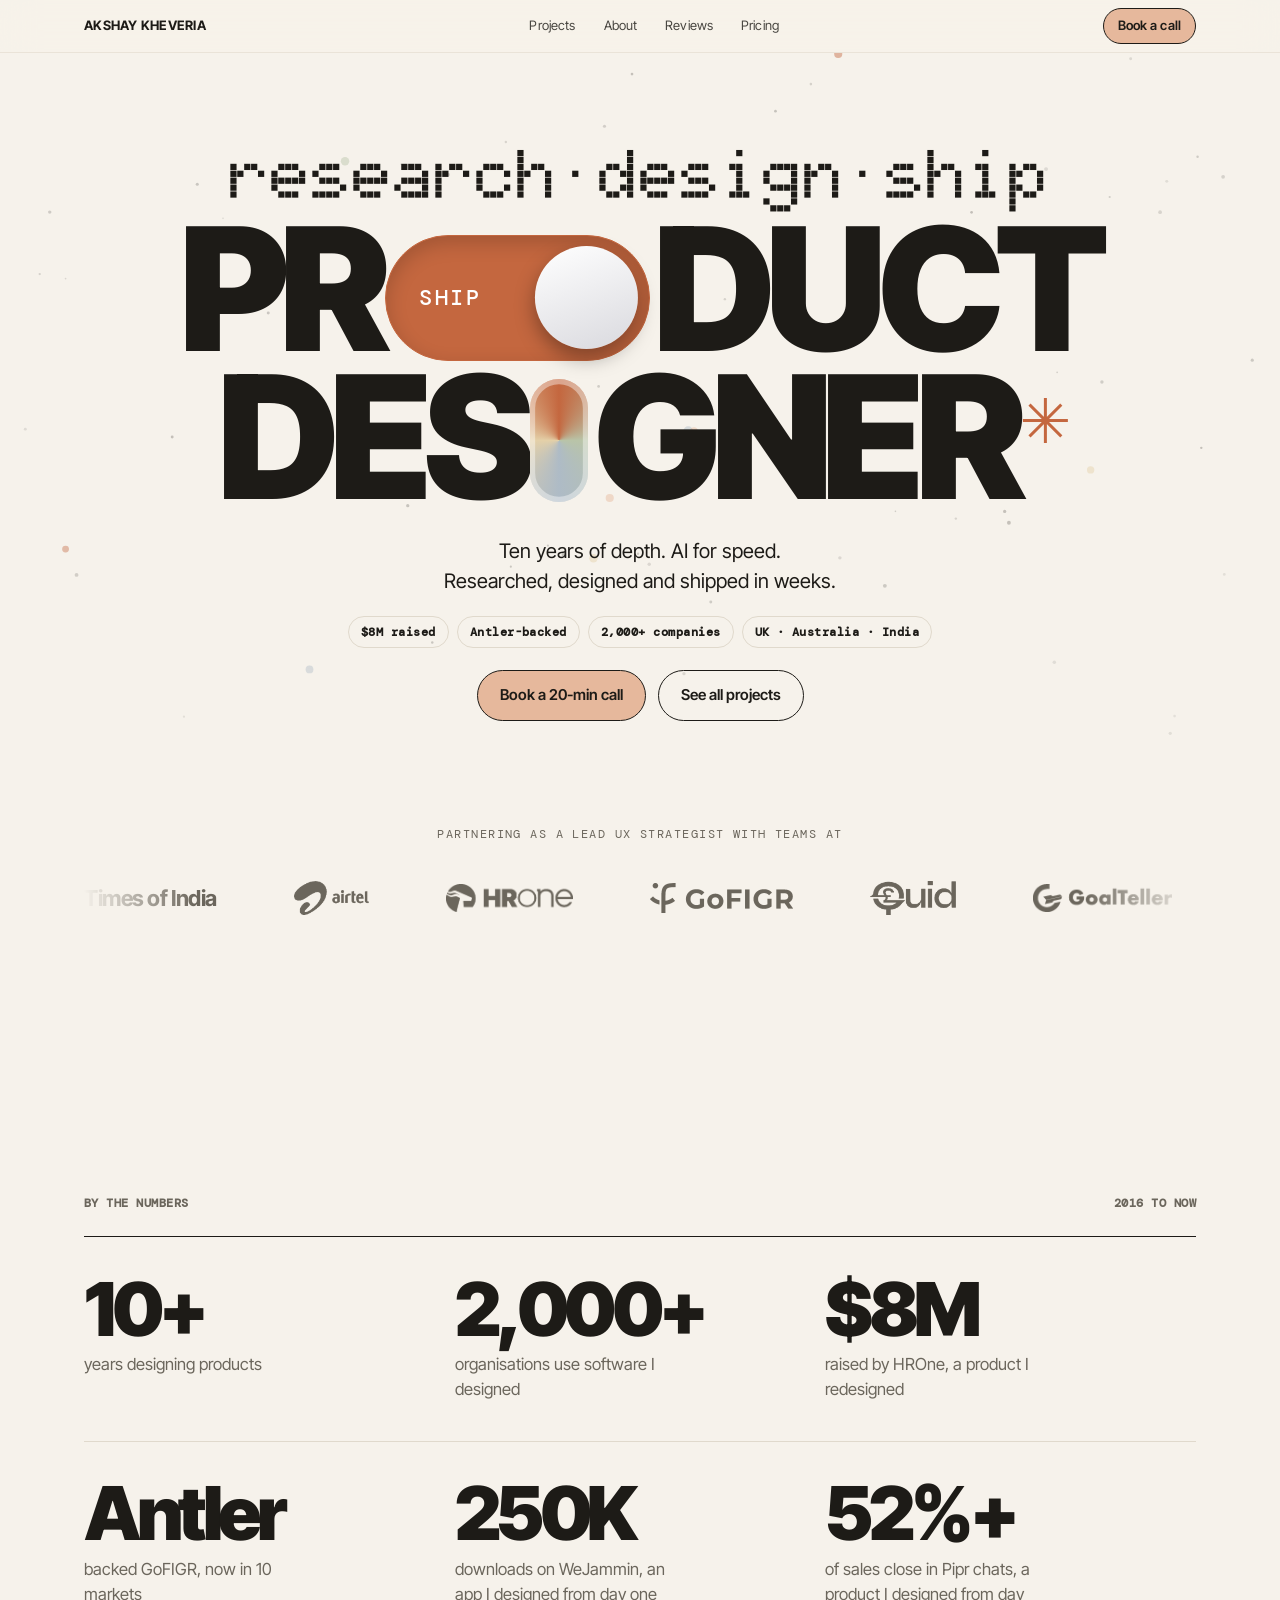
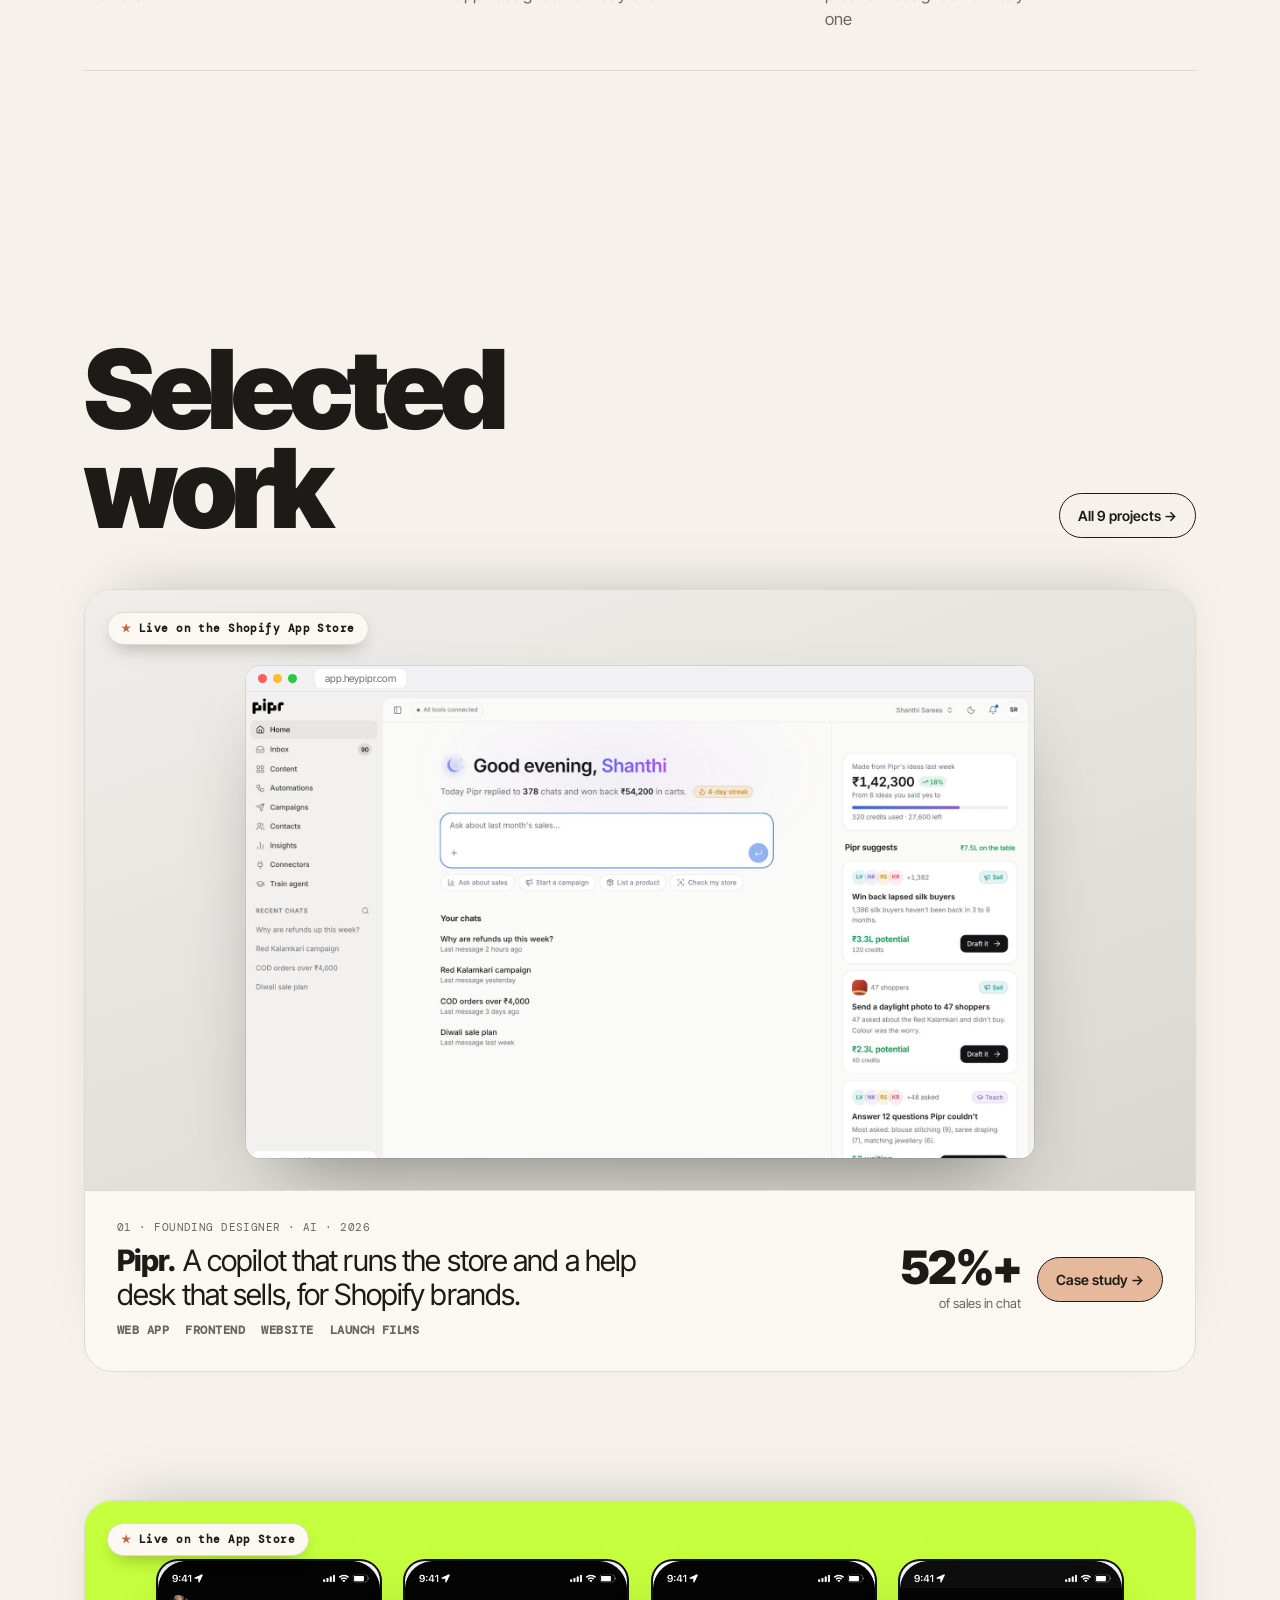
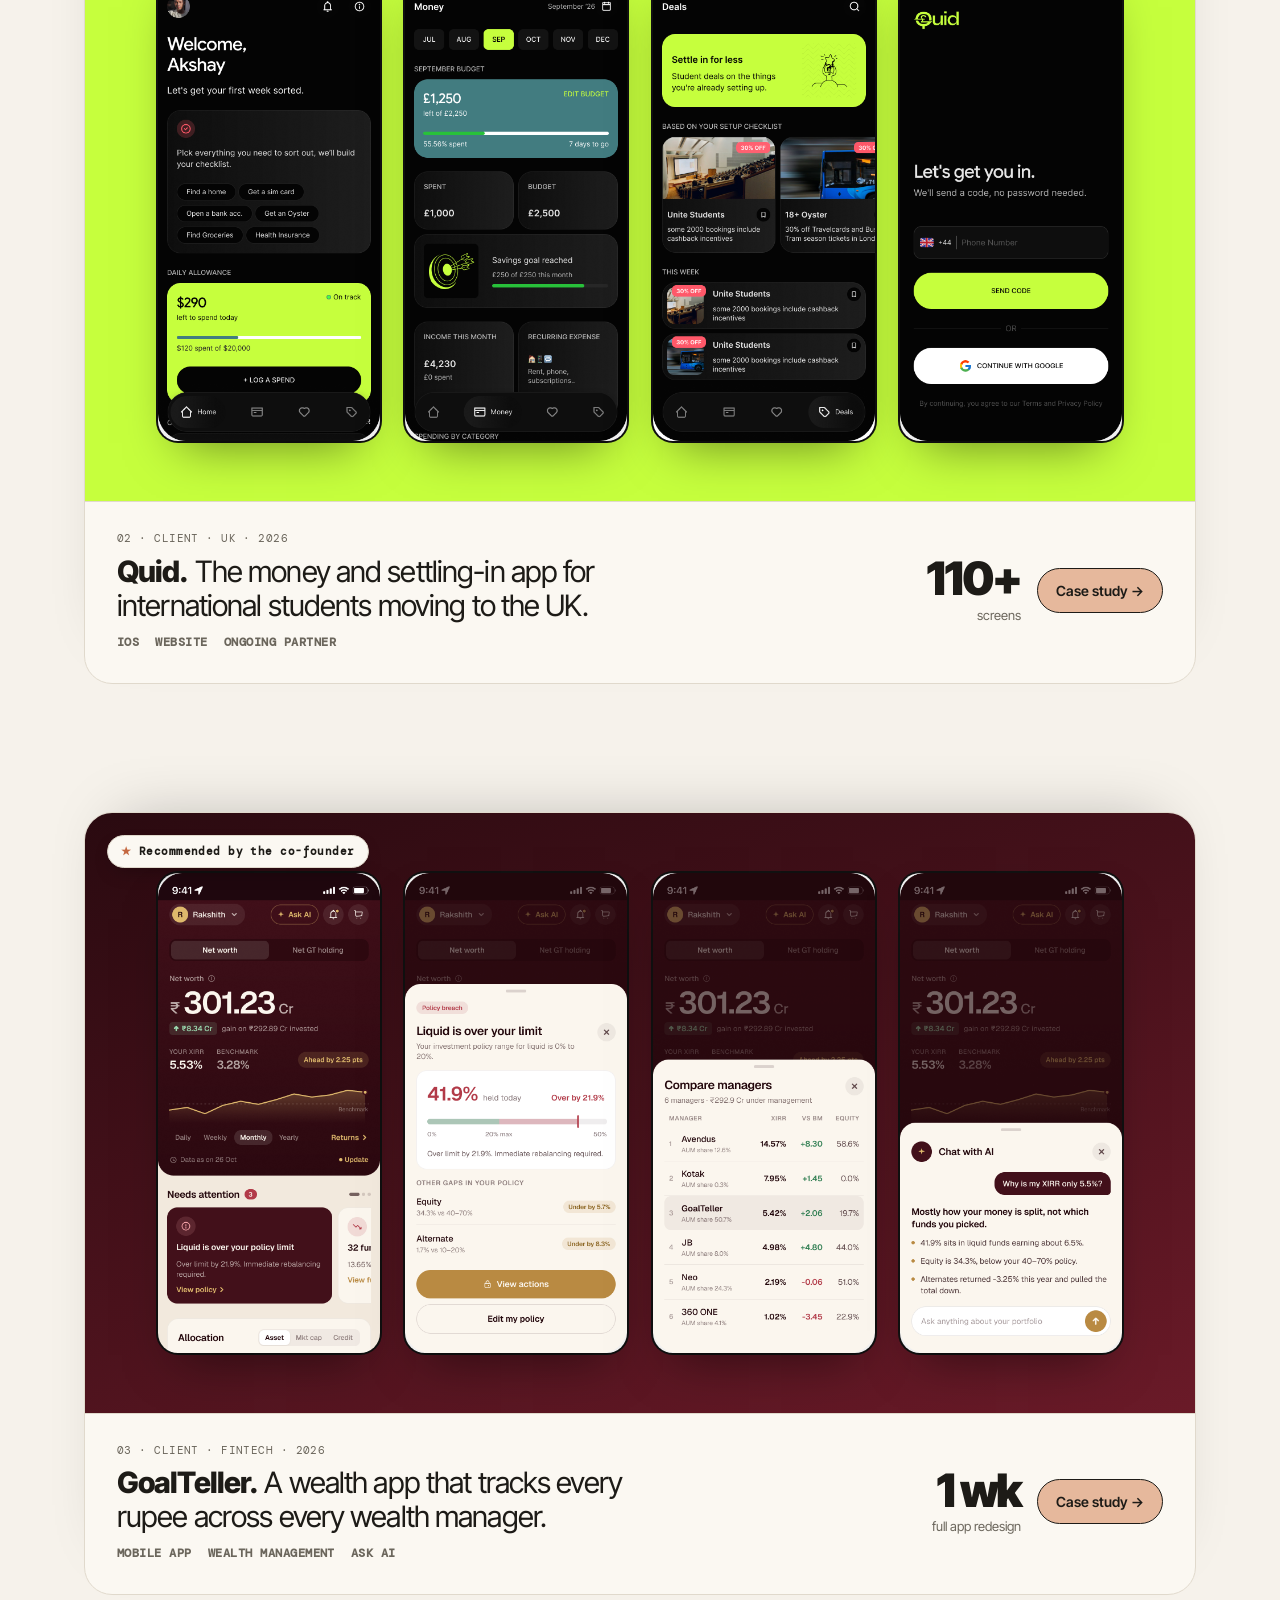
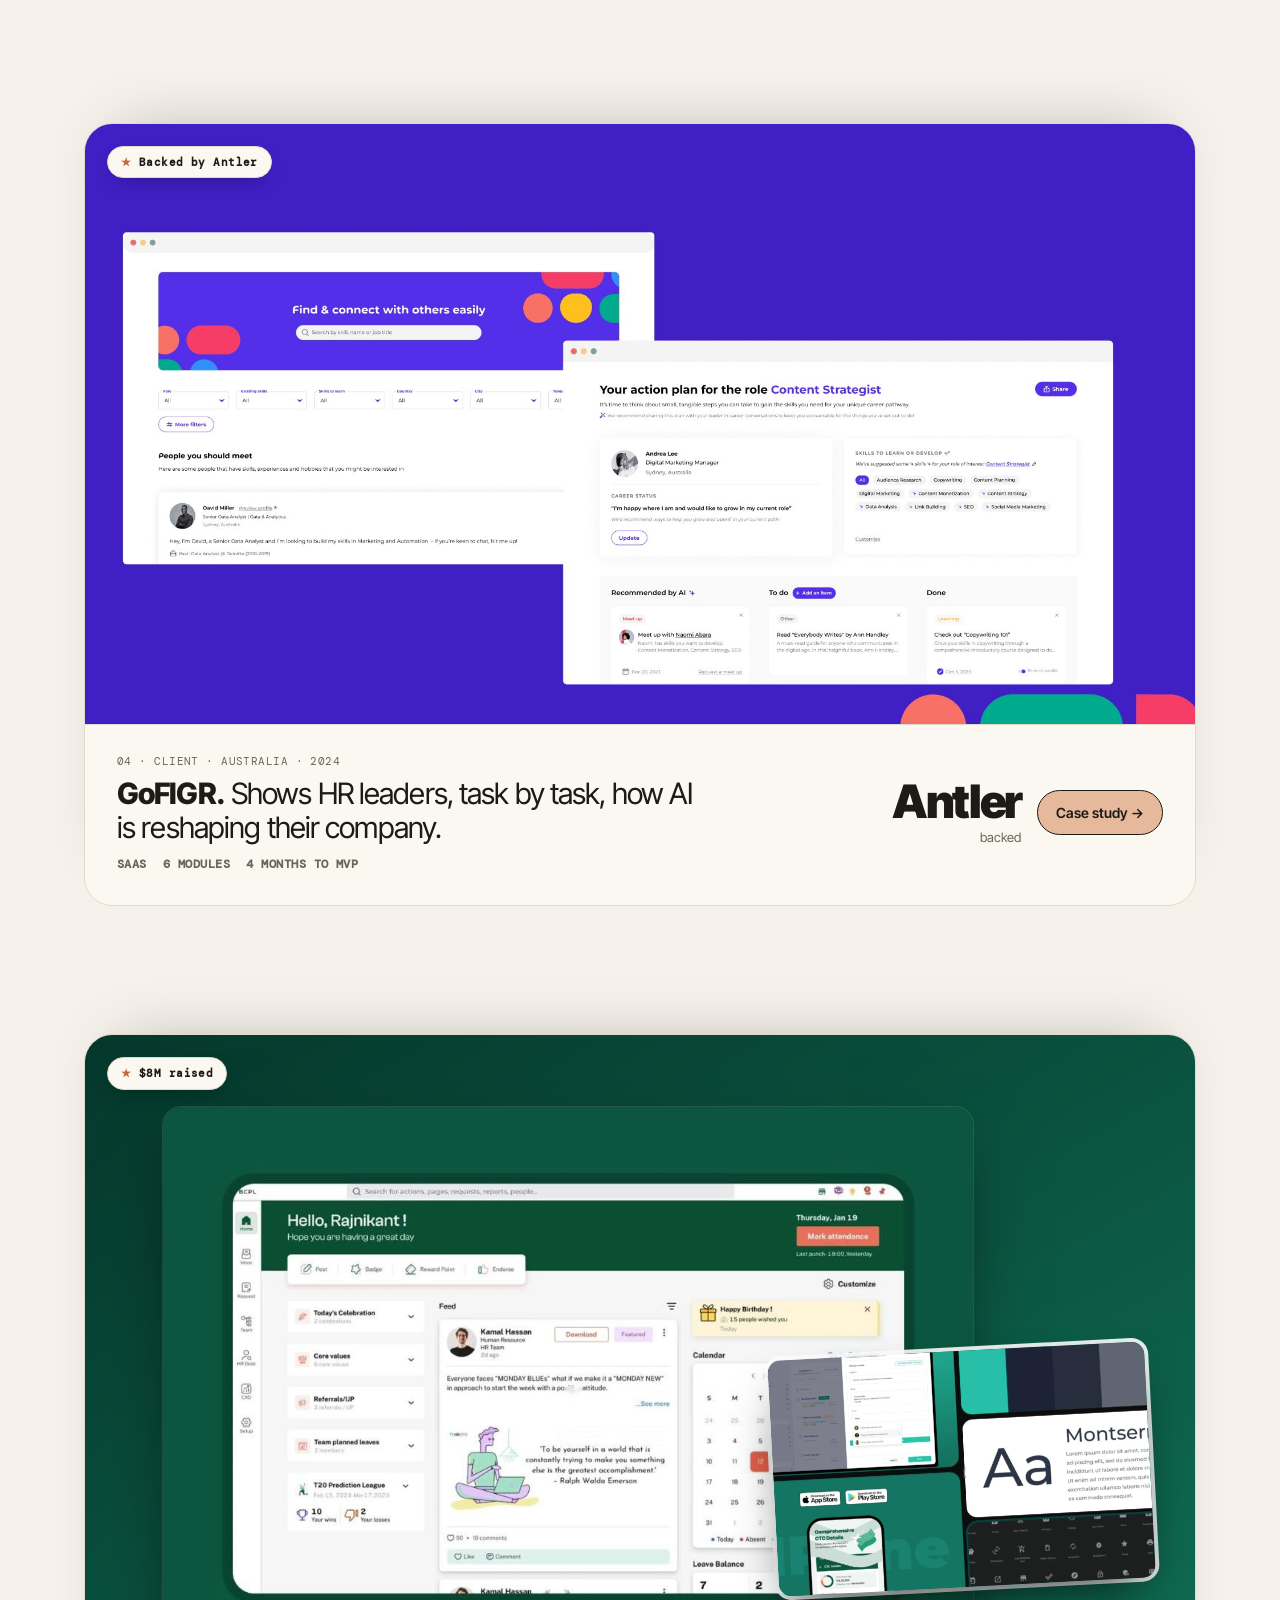
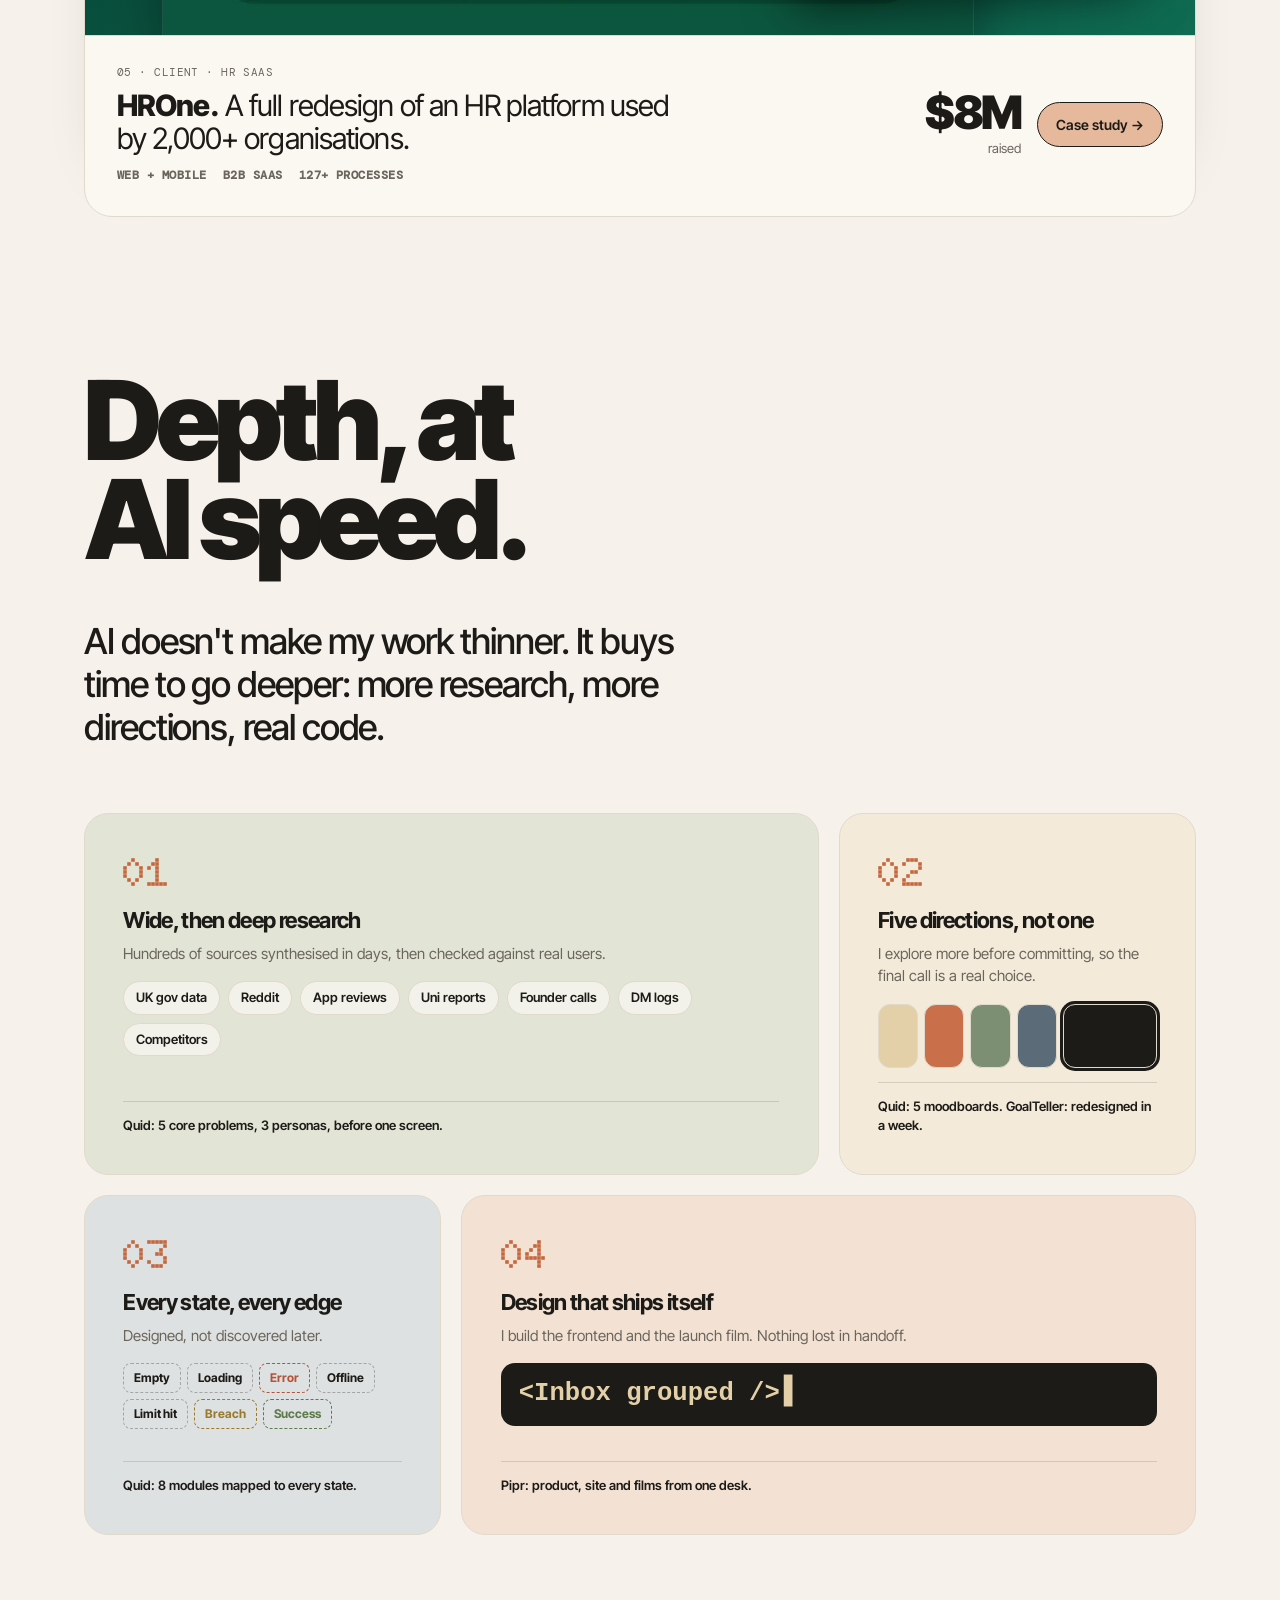
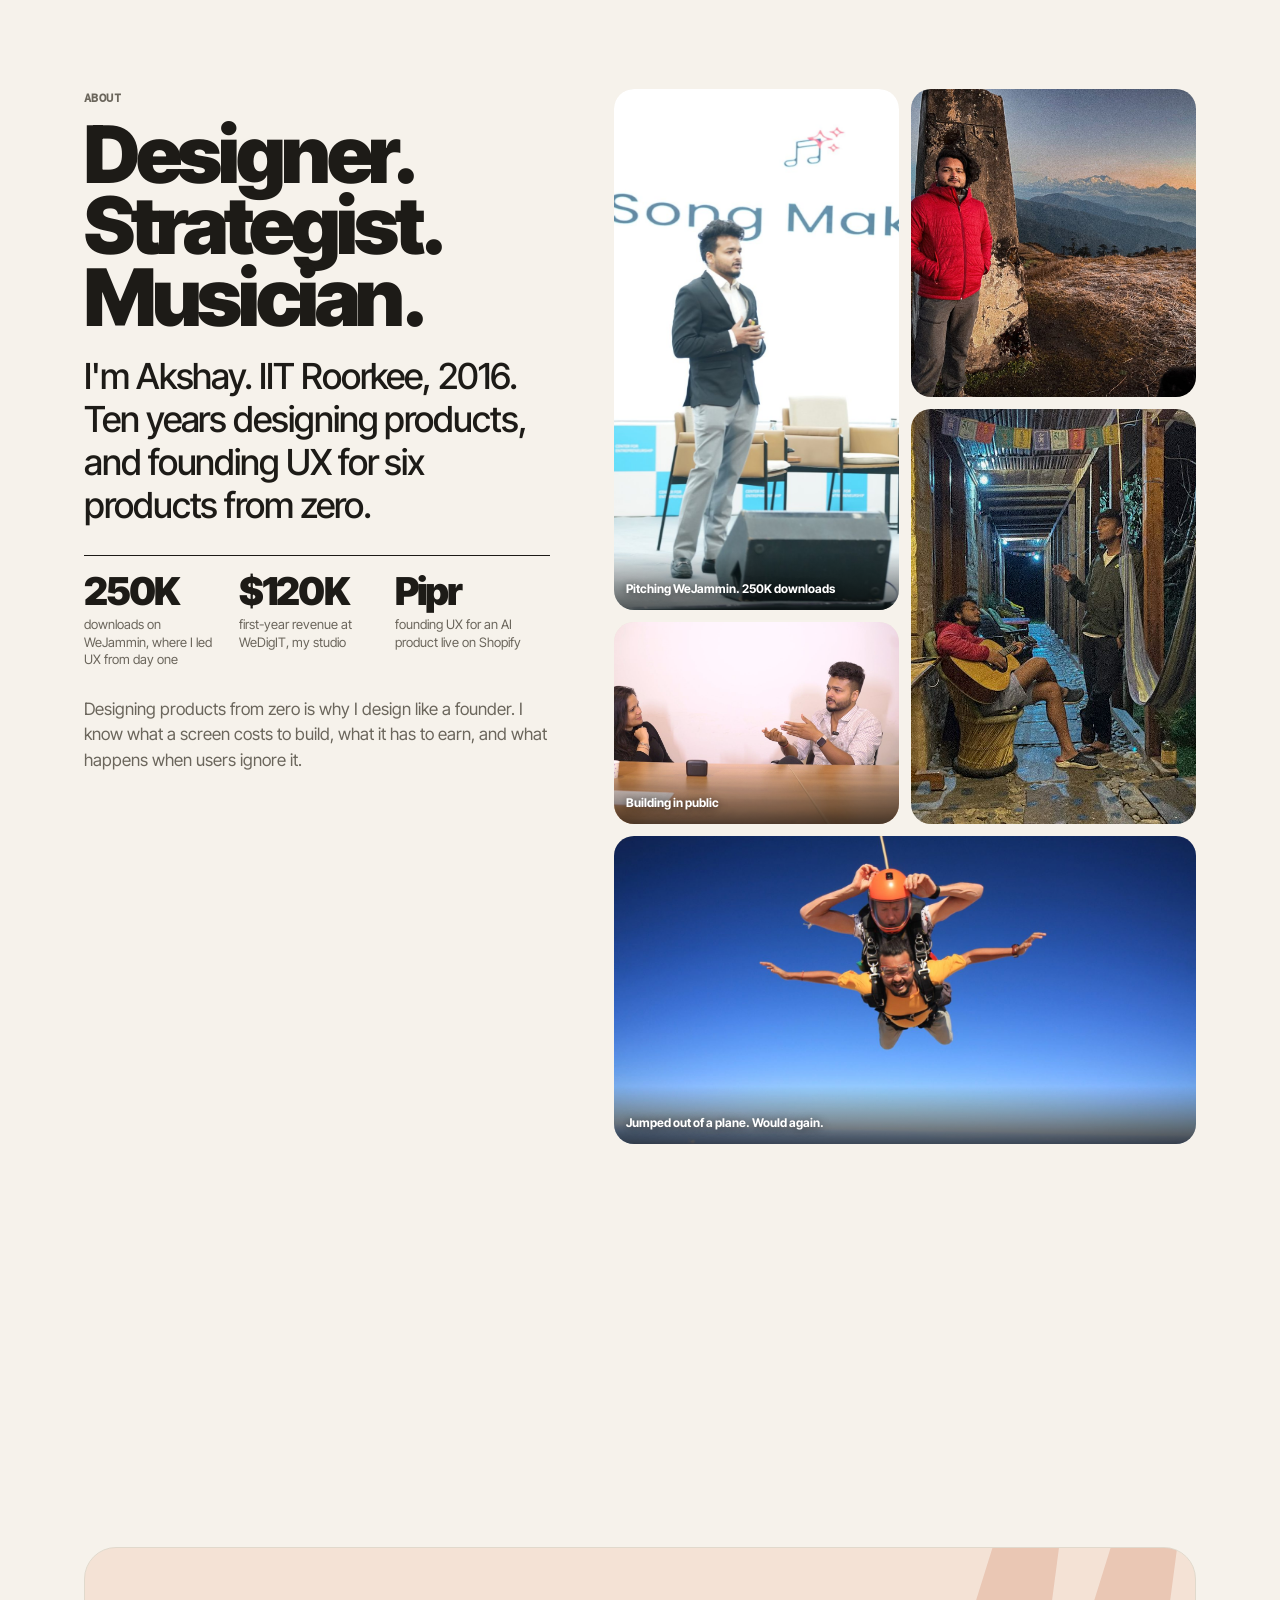
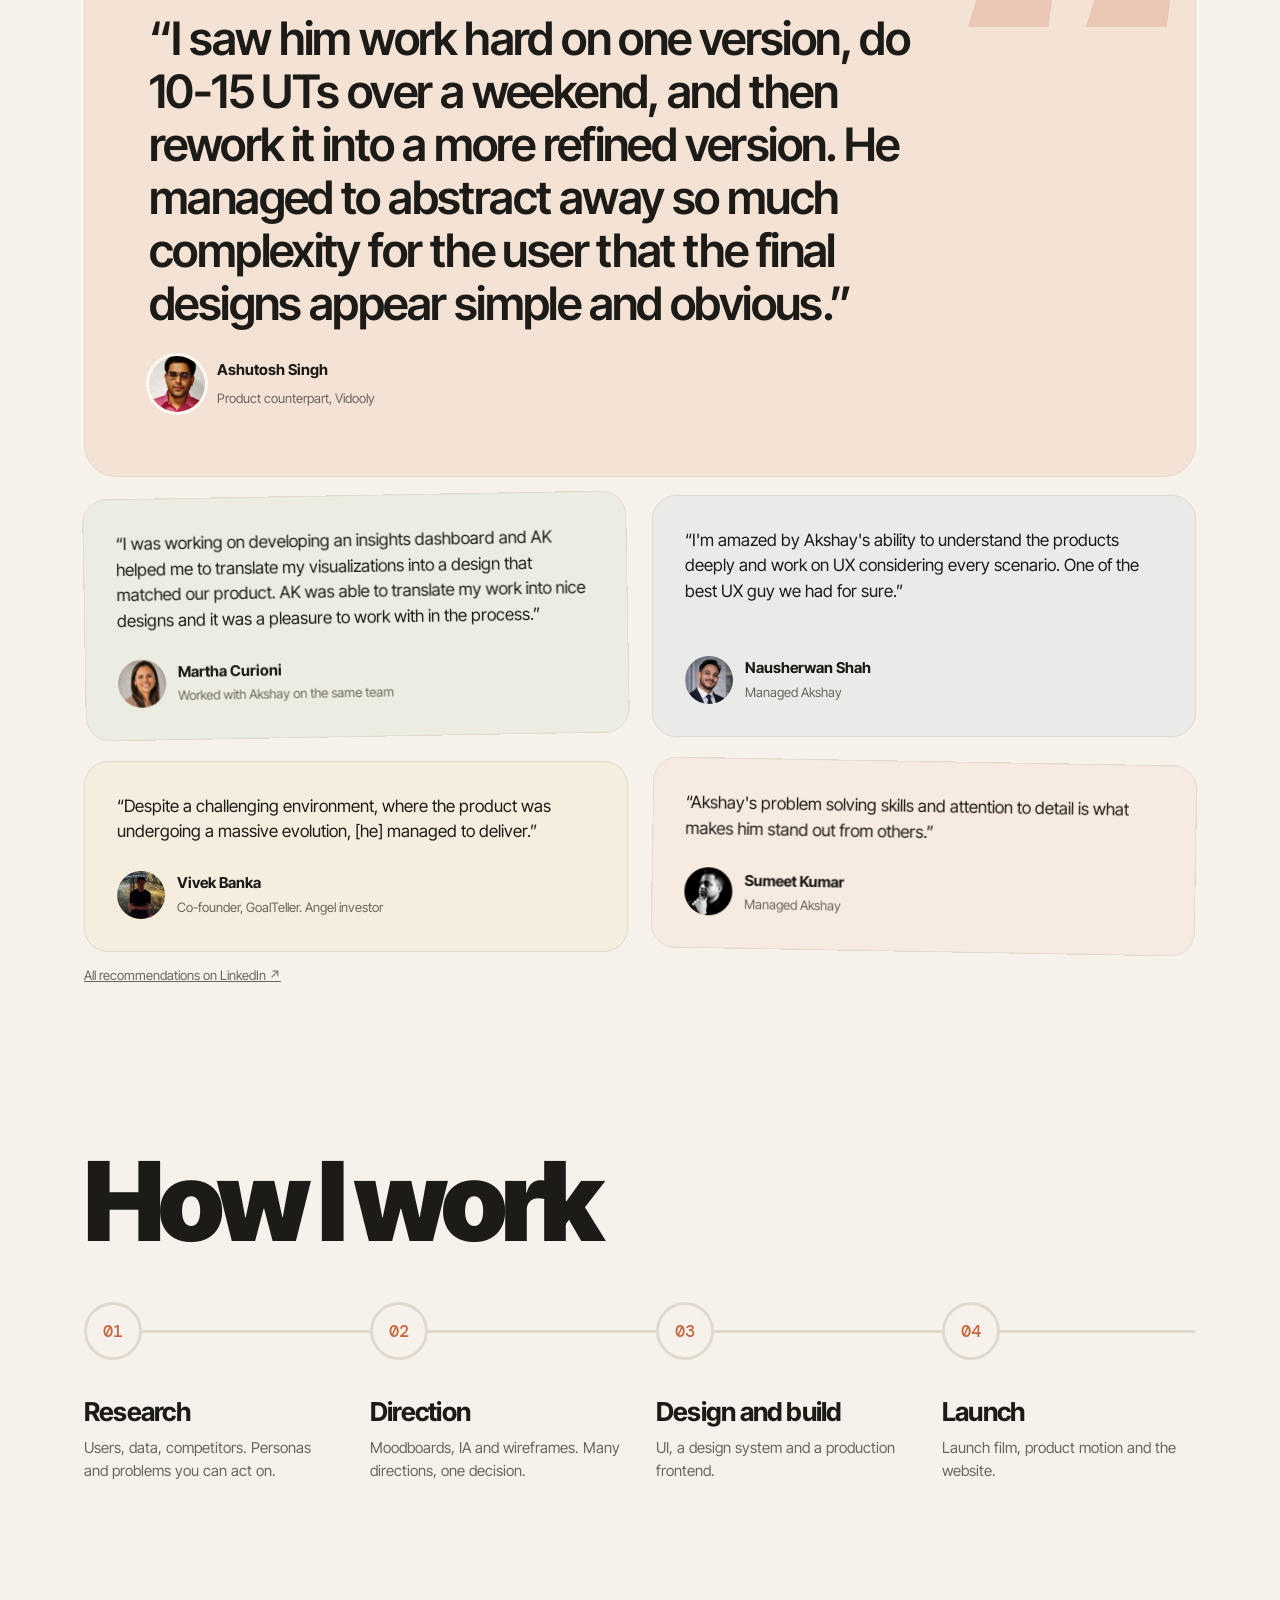
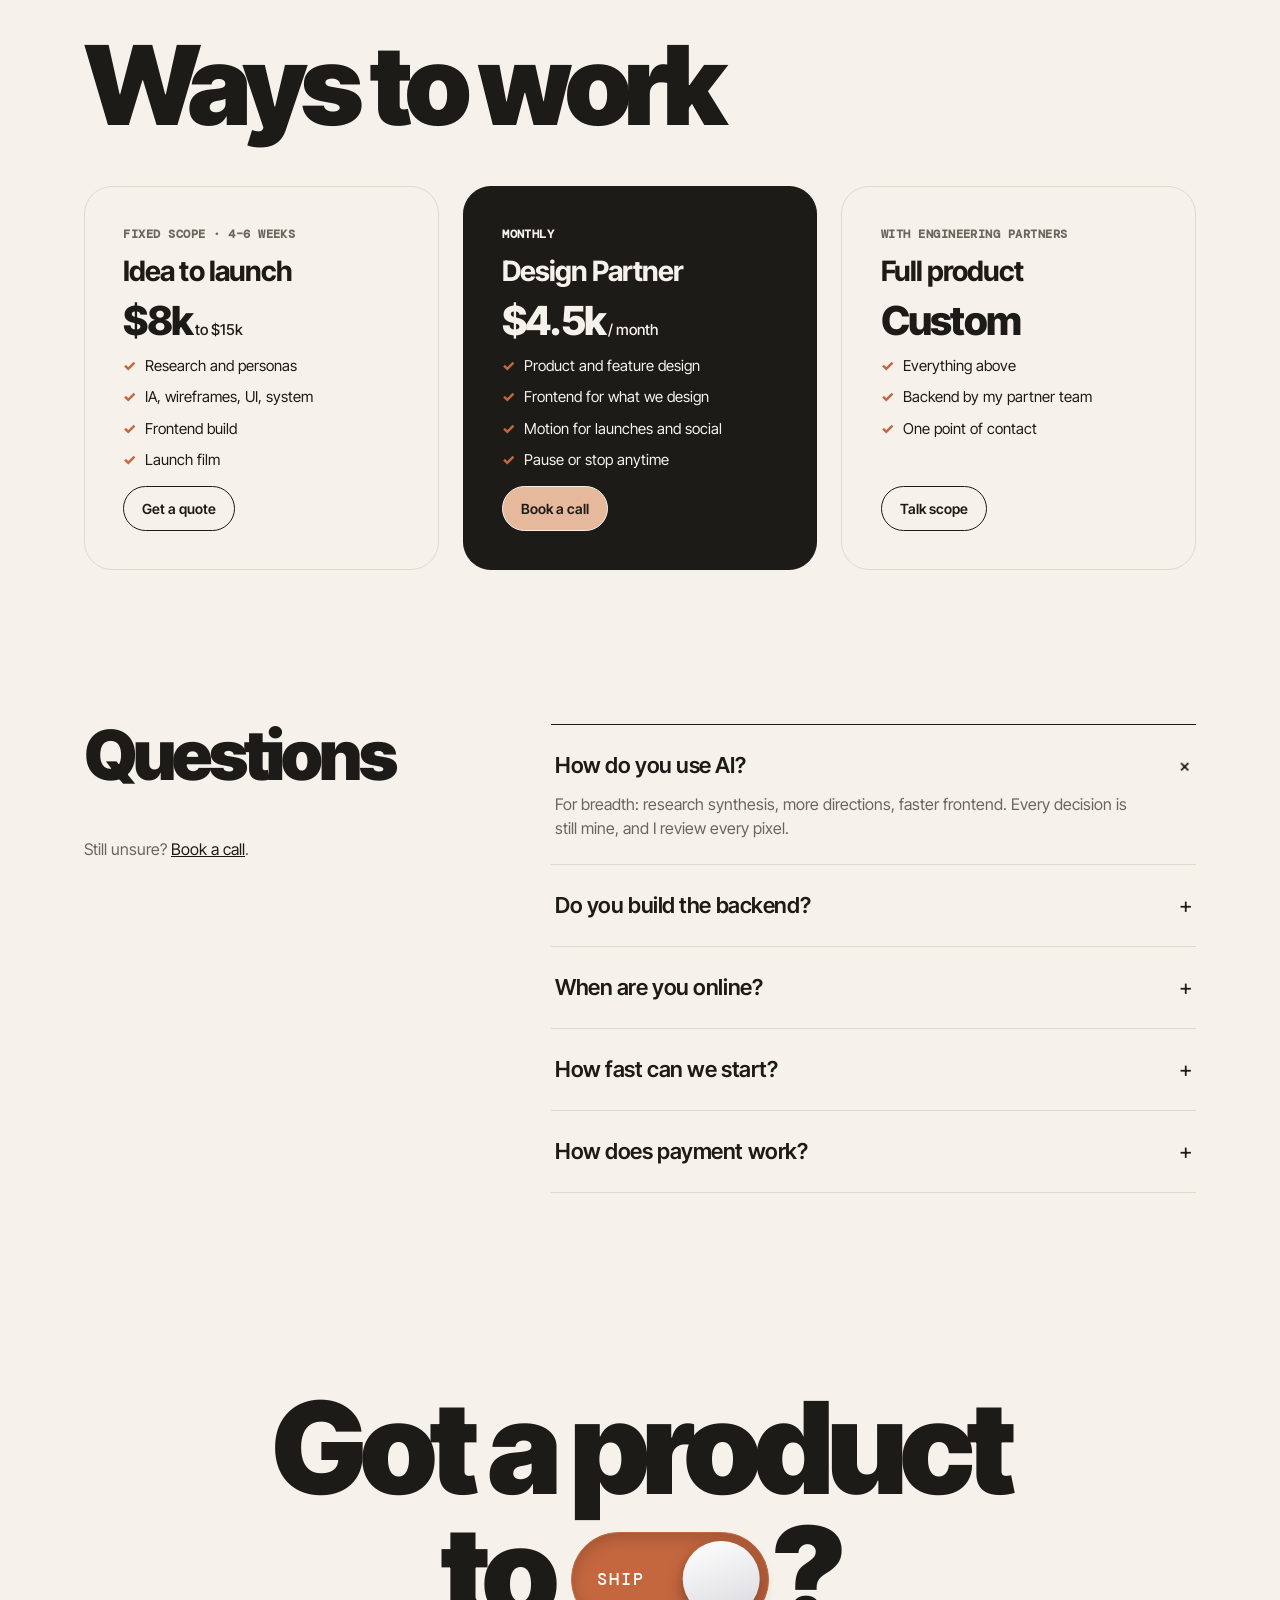
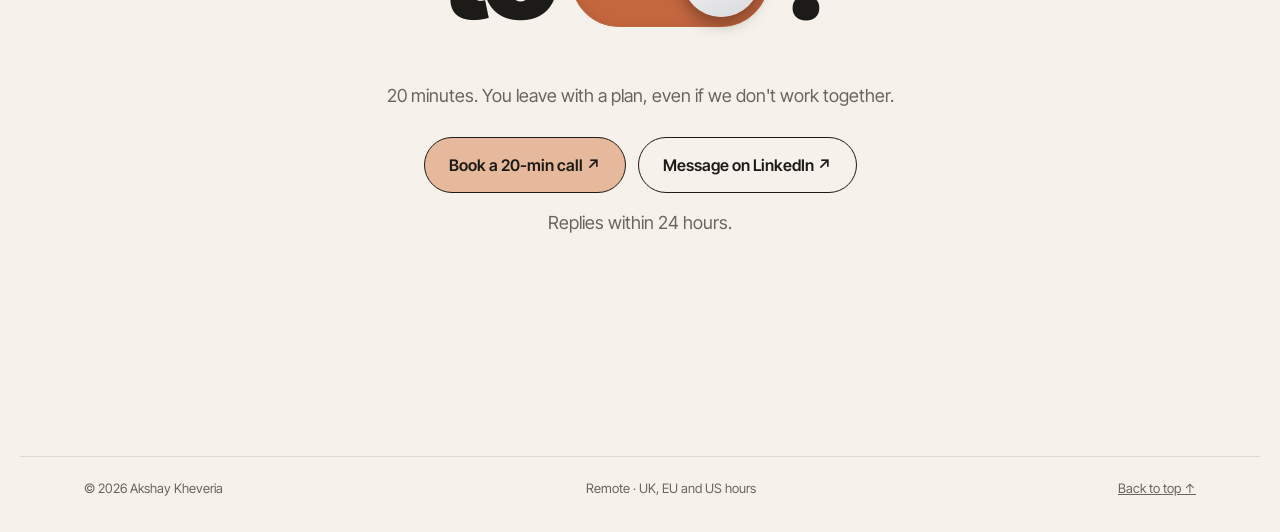
==== commit 470e39ae: "Hero dots: fewer, smaller, lighter Co-Authored-By: Claude Opus 5.5 <noreply@anthropic.com> Claude-Se" ====
--- a/index.html
+++ b/index.html
@@ -5,8 +5,8 @@
 <header class="hero wrap" id="top">
 <canvas class="hdots" id="hdots" aria-hidden="true"></canvas><script>(()=>{const c=document.getElementById('hdots'),x=c.getContext('2d'),h=c.parentElement;const R=matchMedia('(prefers-reduced-motion: reduce)').matches;let W,H,D,ps=[],m={x:-999,y:-999};const cols=['#c4673f','#e6b89c','#b9c4a8','#aebbc6','#e4d0a8'];
 function ink(){return getComputedStyle(document.body).color}
-function size(){D=Math.min(devicePixelRatio||1,2);W=h.clientWidth;H=h.clientHeight;c.width=W*D;c.height=H*D;c.style.width=W+'px';c.style.height=H+'px';x.setTransform(D,0,0,D,0,0);const n=Math.round(Math.min(150,W*H/6500));ps=[];for(let i=0;i<n;i++){const big=Math.random()<.22;ps.push({x:Math.random()*W,y:Math.random()*H,vx:(Math.random()-.5)*.25,vy:(Math.random()-.5)*.25,r:big?3+Math.random()*4:1+Math.random()*1.6,c:big?cols[i%cols.length]:null,a:big?.85:.22+Math.random()*.25,ox:0,oy:0})}}
-function draw(){x.clearRect(0,0,W,H);const k=ink();for(const p of ps){if(!R){p.x+=p.vx;p.y+=p.vy;if(p.x<-10)p.x=W+10;if(p.x>W+10)p.x=-10;if(p.y<-10)p.y=H+10;if(p.y>H+10)p.y=-10}const dx=p.x-m.x,dy=p.y-m.y,d=Math.hypot(dx,dy);const t=d<140?(140-d)/140:0;p.ox+=((dx/(d||1))*t*38-p.ox)*.08;p.oy+=((dy/(d||1))*t*38-p.oy)*.08;x.globalAlpha=p.a;x.fillStyle=p.c||k;x.beginPath();x.arc(p.x+p.ox,p.y+p.oy,p.r,0,6.283);x.fill()}x.globalAlpha=1;if(!R)requestAnimationFrame(draw)}
+function size(){D=Math.min(devicePixelRatio||1,2);W=h.clientWidth;H=h.clientHeight;c.width=W*D;c.height=H*D;c.style.width=W+'px';c.style.height=H+'px';x.setTransform(D,0,0,D,0,0);const n=Math.round(Math.min(90,W*H/12000));ps=[];for(let i=0;i<n;i++){const big=Math.random()<.14;ps.push({x:Math.random()*W,y:Math.random()*H,vx:(Math.random()-.5)*.16,vy:(Math.random()-.5)*.16,r:big?2.2+Math.random()*2.6:.8+Math.random()*1.2,c:big?cols[i%cols.length]:null,a:big?.45:.1+Math.random()*.14,ox:0,oy:0})}}
+function draw(){x.clearRect(0,0,W,H);const k=ink();for(const p of ps){if(!R){p.x+=p.vx;p.y+=p.vy;if(p.x<-10)p.x=W+10;if(p.x>W+10)p.x=-10;if(p.y<-10)p.y=H+10;if(p.y>H+10)p.y=-10}const dx=p.x-m.x,dy=p.y-m.y,d=Math.hypot(dx,dy);const t=d<140?(140-d)/140:0;p.ox+=((dx/(d||1))*t*26-p.ox)*.08;p.oy+=((dy/(d||1))*t*26-p.oy)*.08;x.globalAlpha=p.a;x.fillStyle=p.c||k;x.beginPath();x.arc(p.x+p.ox,p.y+p.oy,p.r,0,6.283);x.fill()}x.globalAlpha=1;if(!R)requestAnimationFrame(draw)}
 h.addEventListener('pointermove',e=>{const b=h.getBoundingClientRect();m.x=e.clientX-b.left;m.y=e.clientY-b.top});h.addEventListener('pointerleave',()=>{m.x=m.y=-999});let lw=0,lh=0;new ResizeObserver(()=>{if(Math.abs(h.clientWidth-lw)>2||Math.abs(h.clientHeight-lh)>40){lw=h.clientWidth;lh=h.clientHeight;size()}}).observe(h);size();draw();if(R)setInterval(draw,1000)})()</script>
   <h1 style="margin:0"><span class="sr">Akshay Kheveria, product designer</span><span aria-hidden="true"><span class="dot">research·design·ship</span>
   <span class="big">PR<span class="tog" id="tg" role="switch" tabindex="0" aria-label="Toggle idea or ship" aria-checked="false"><b id="tgl">idea</b><i></i></span>DUCT</span>
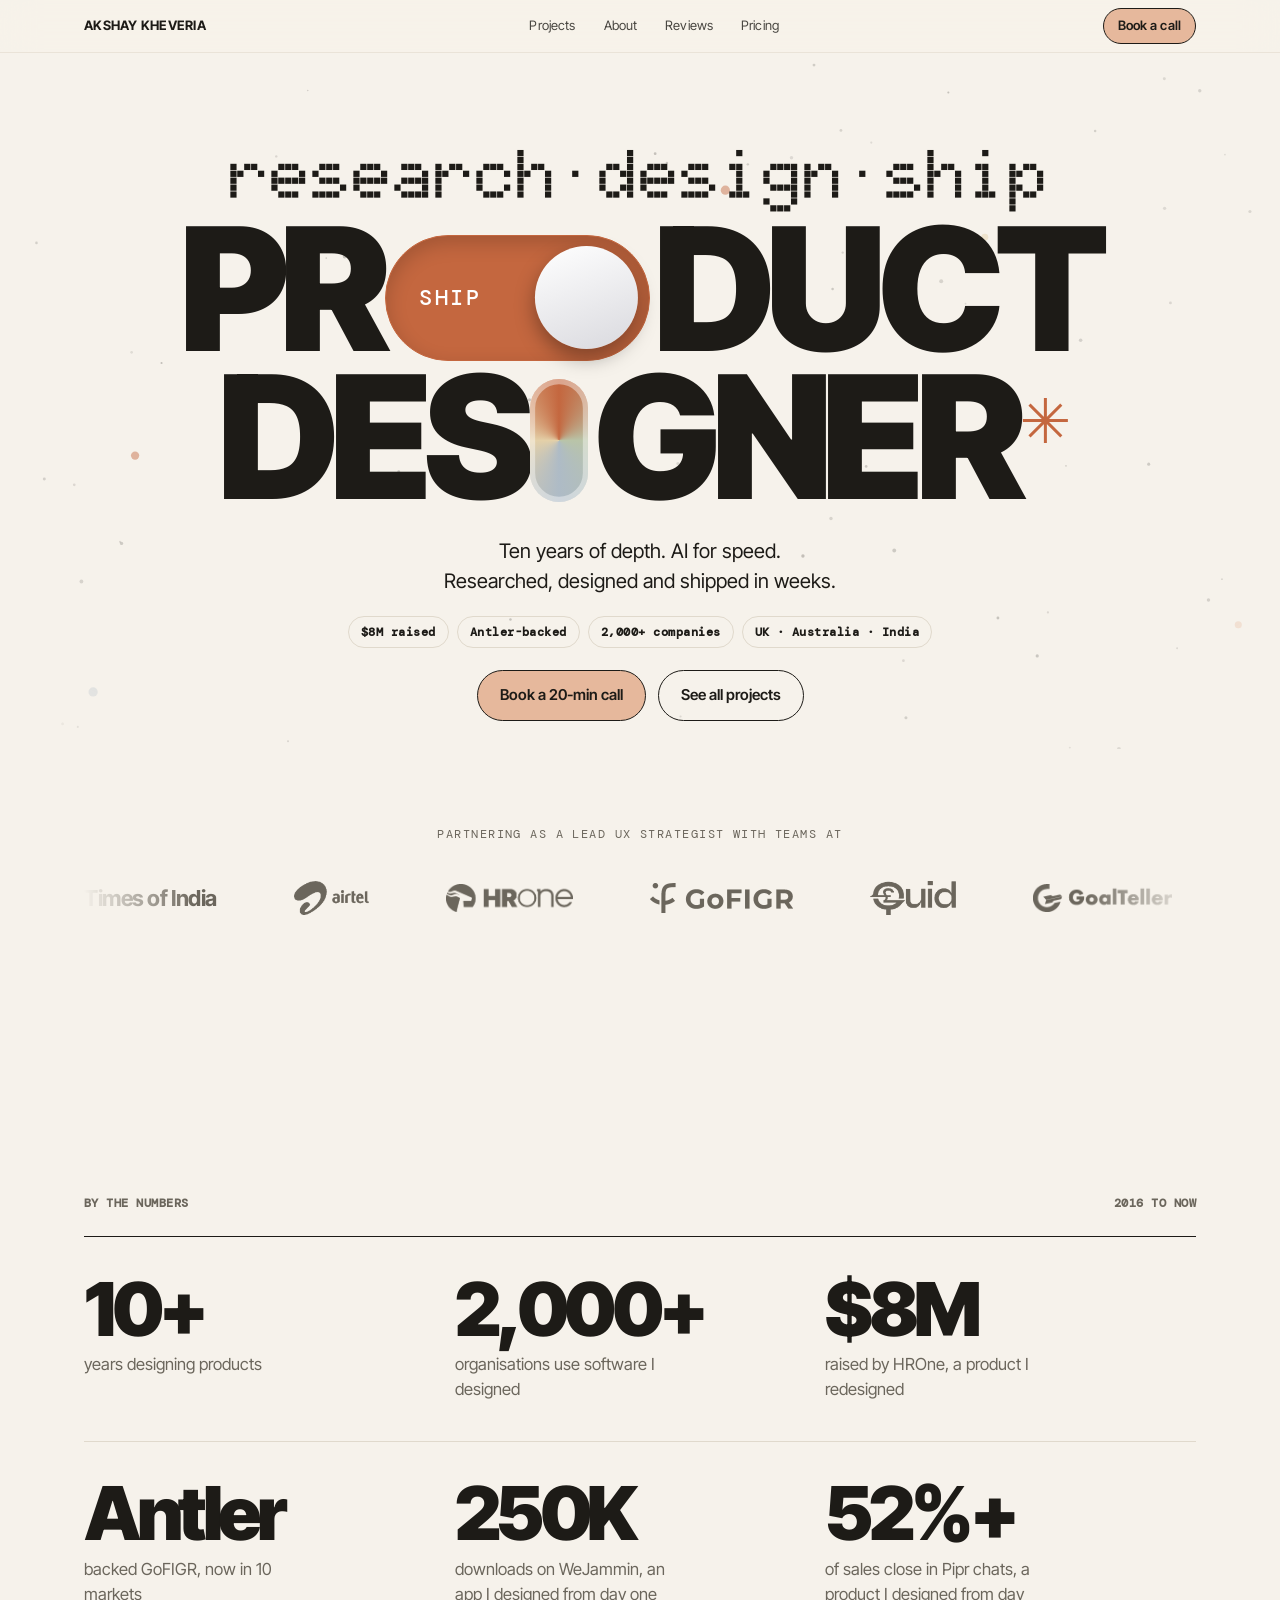
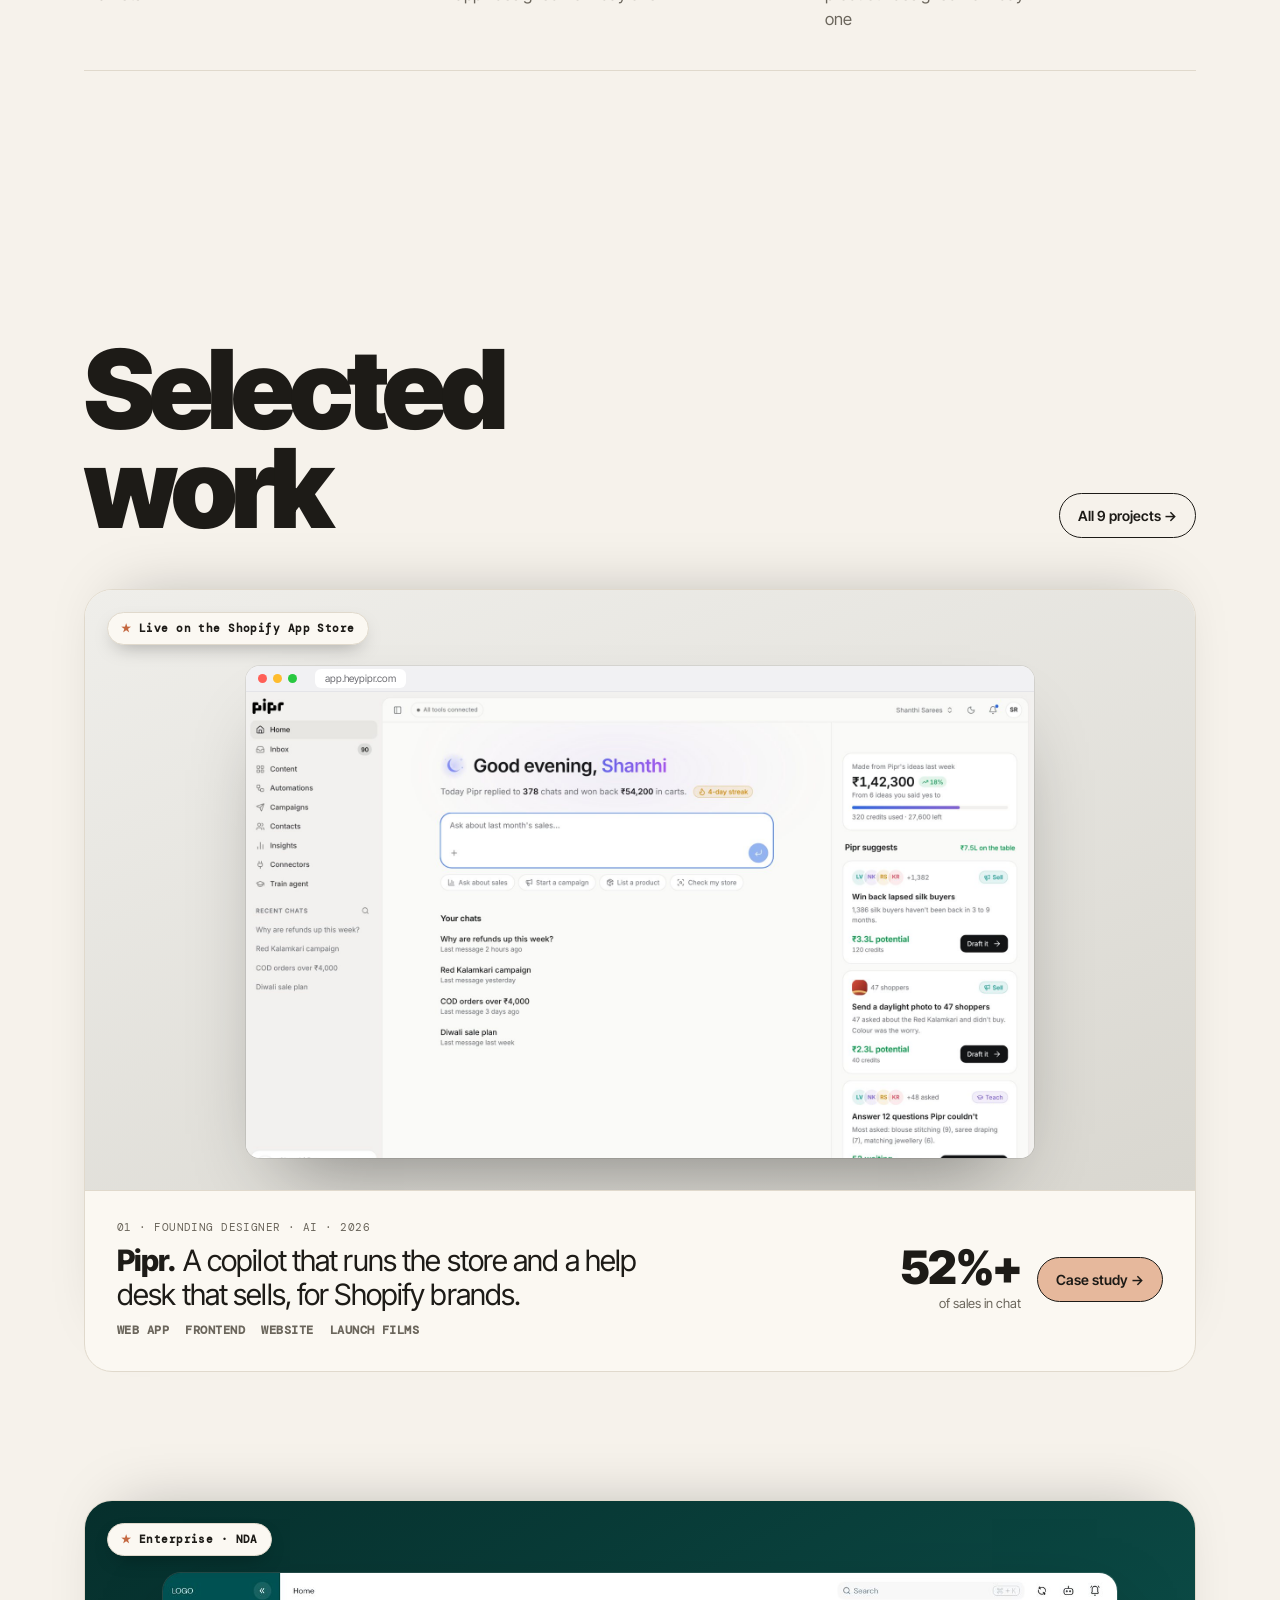
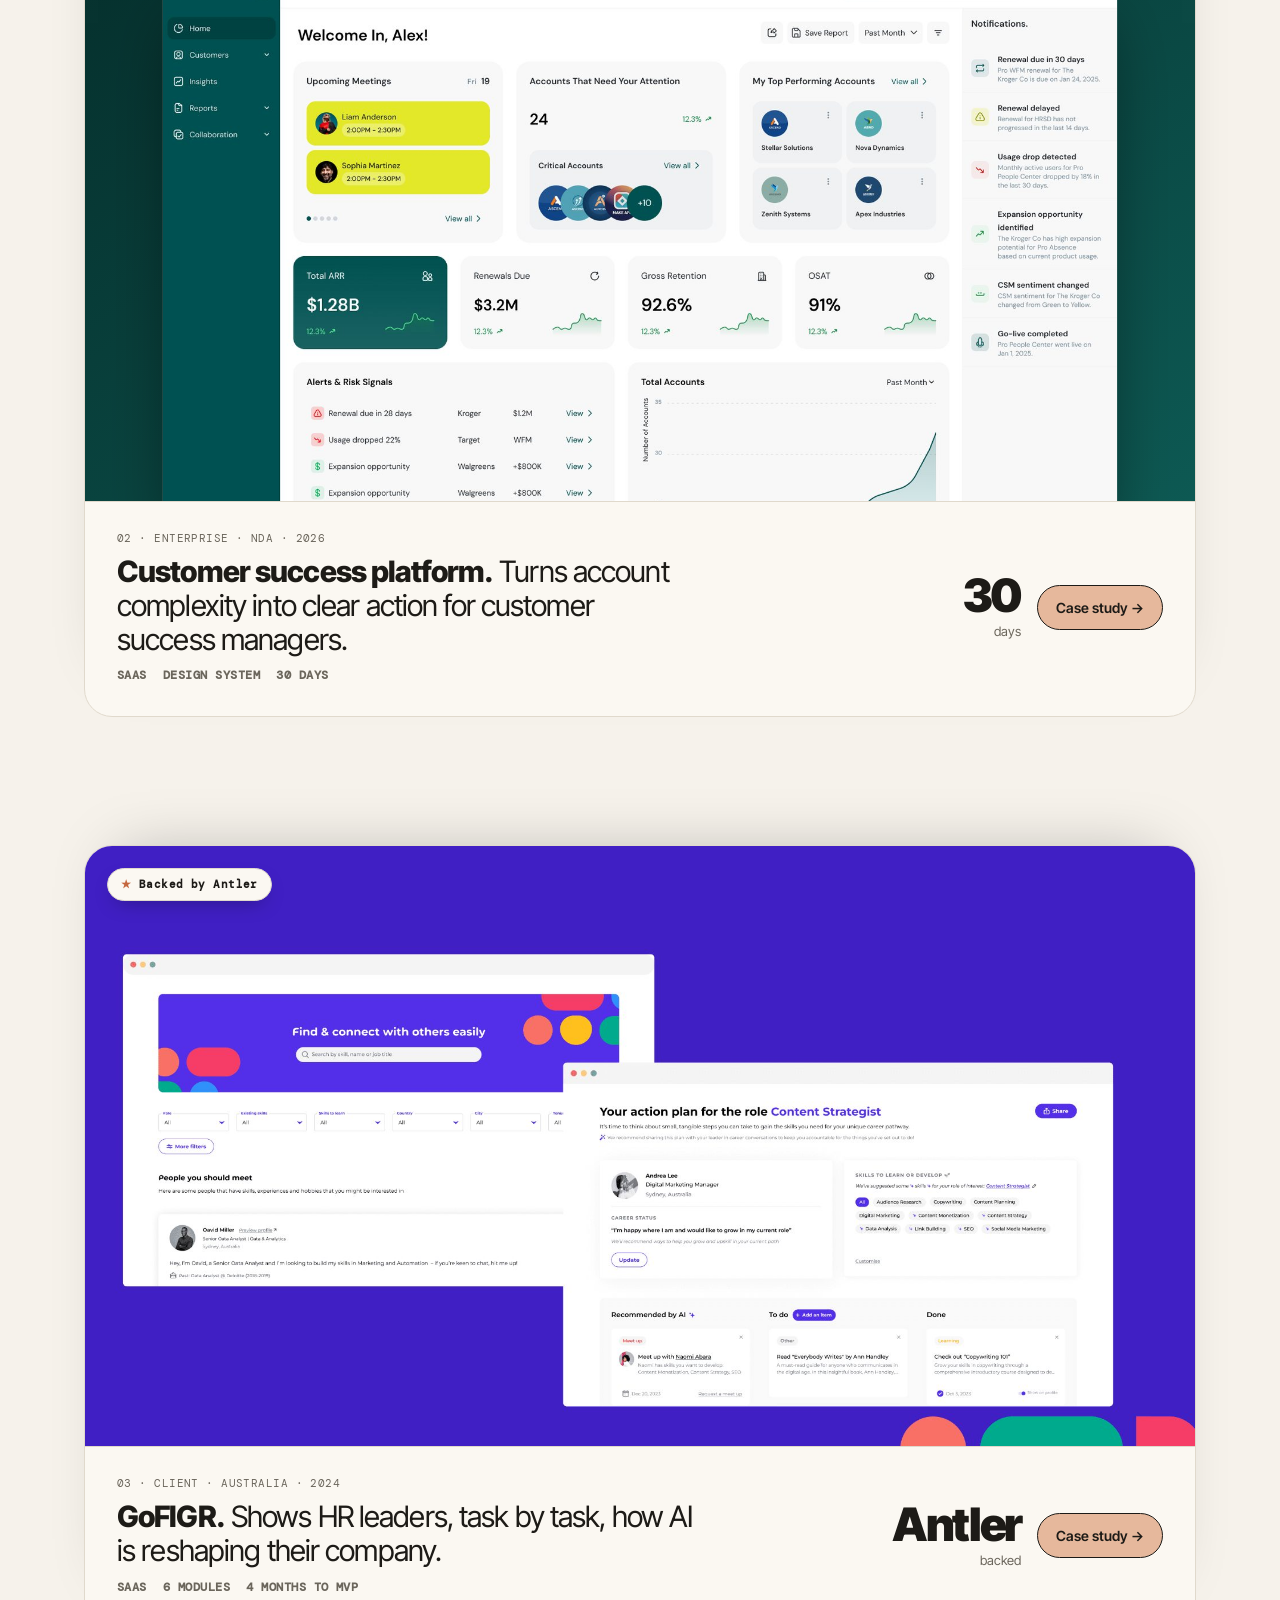
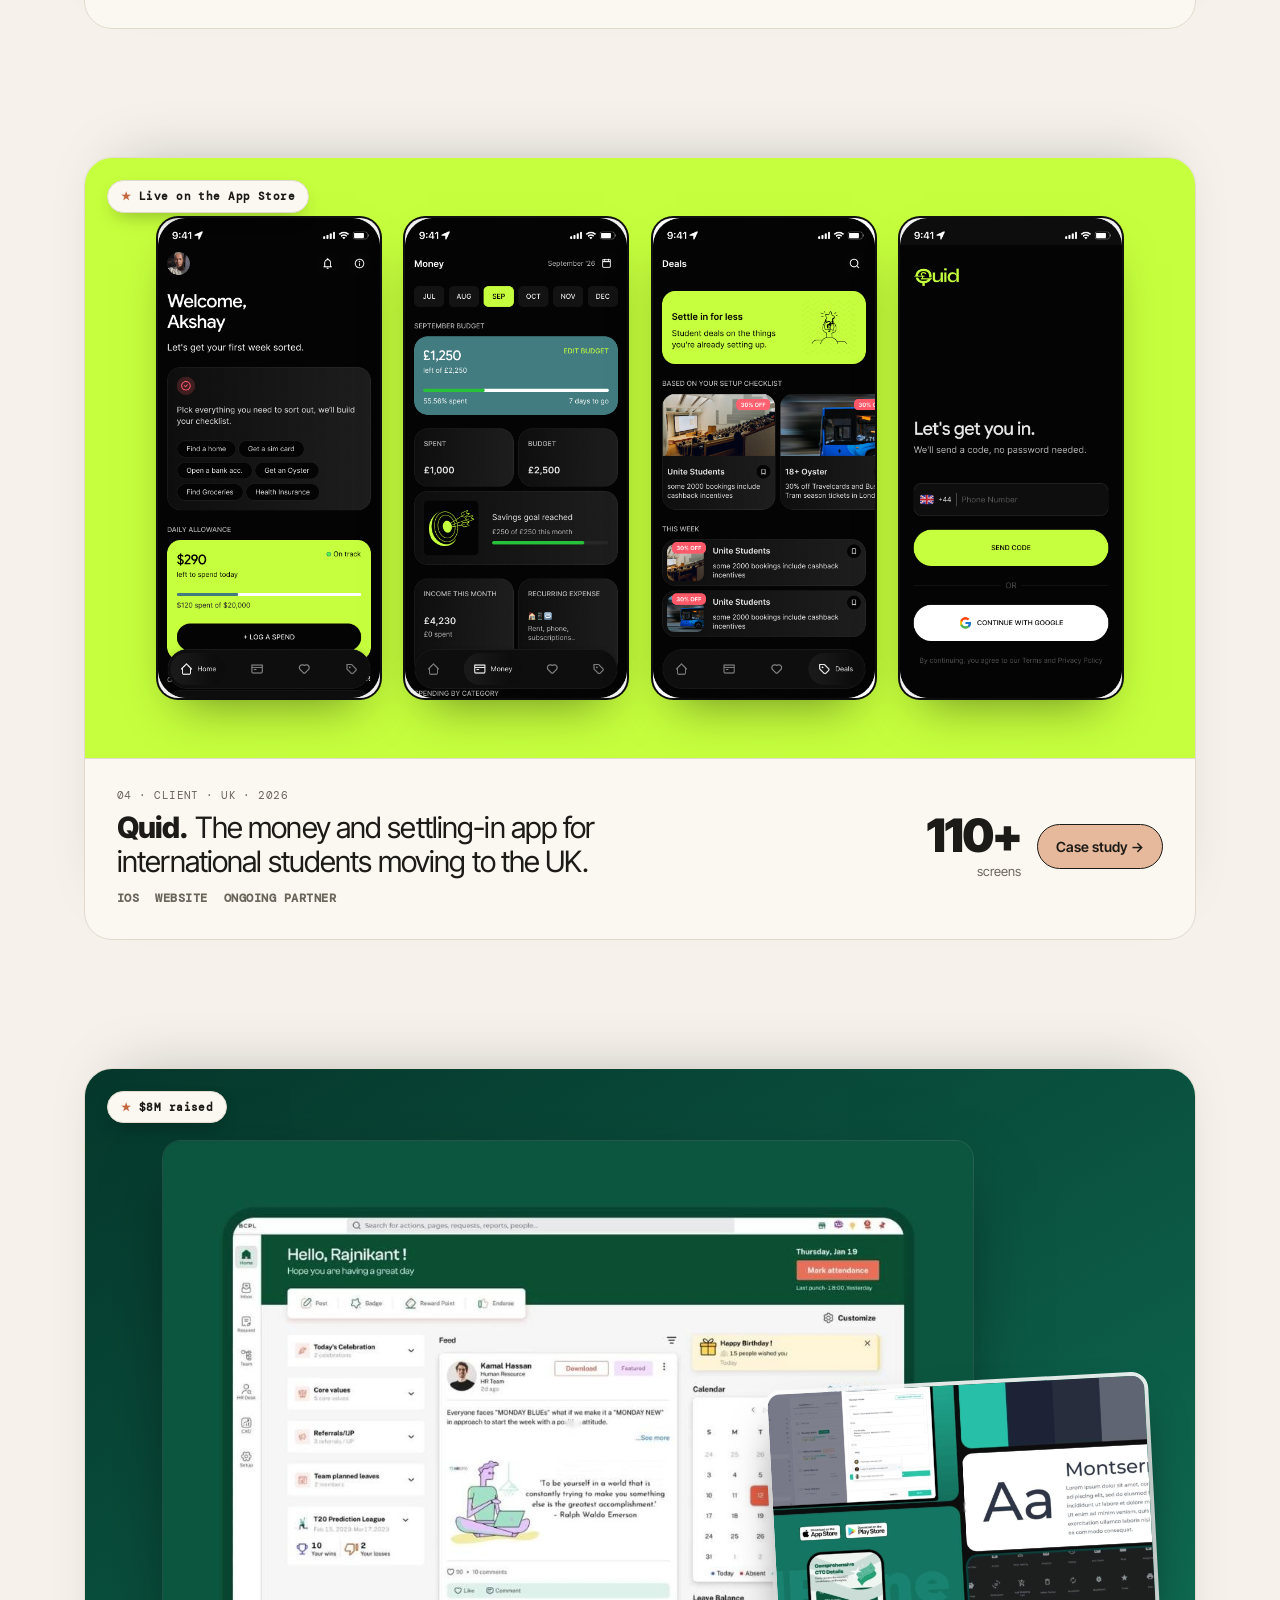
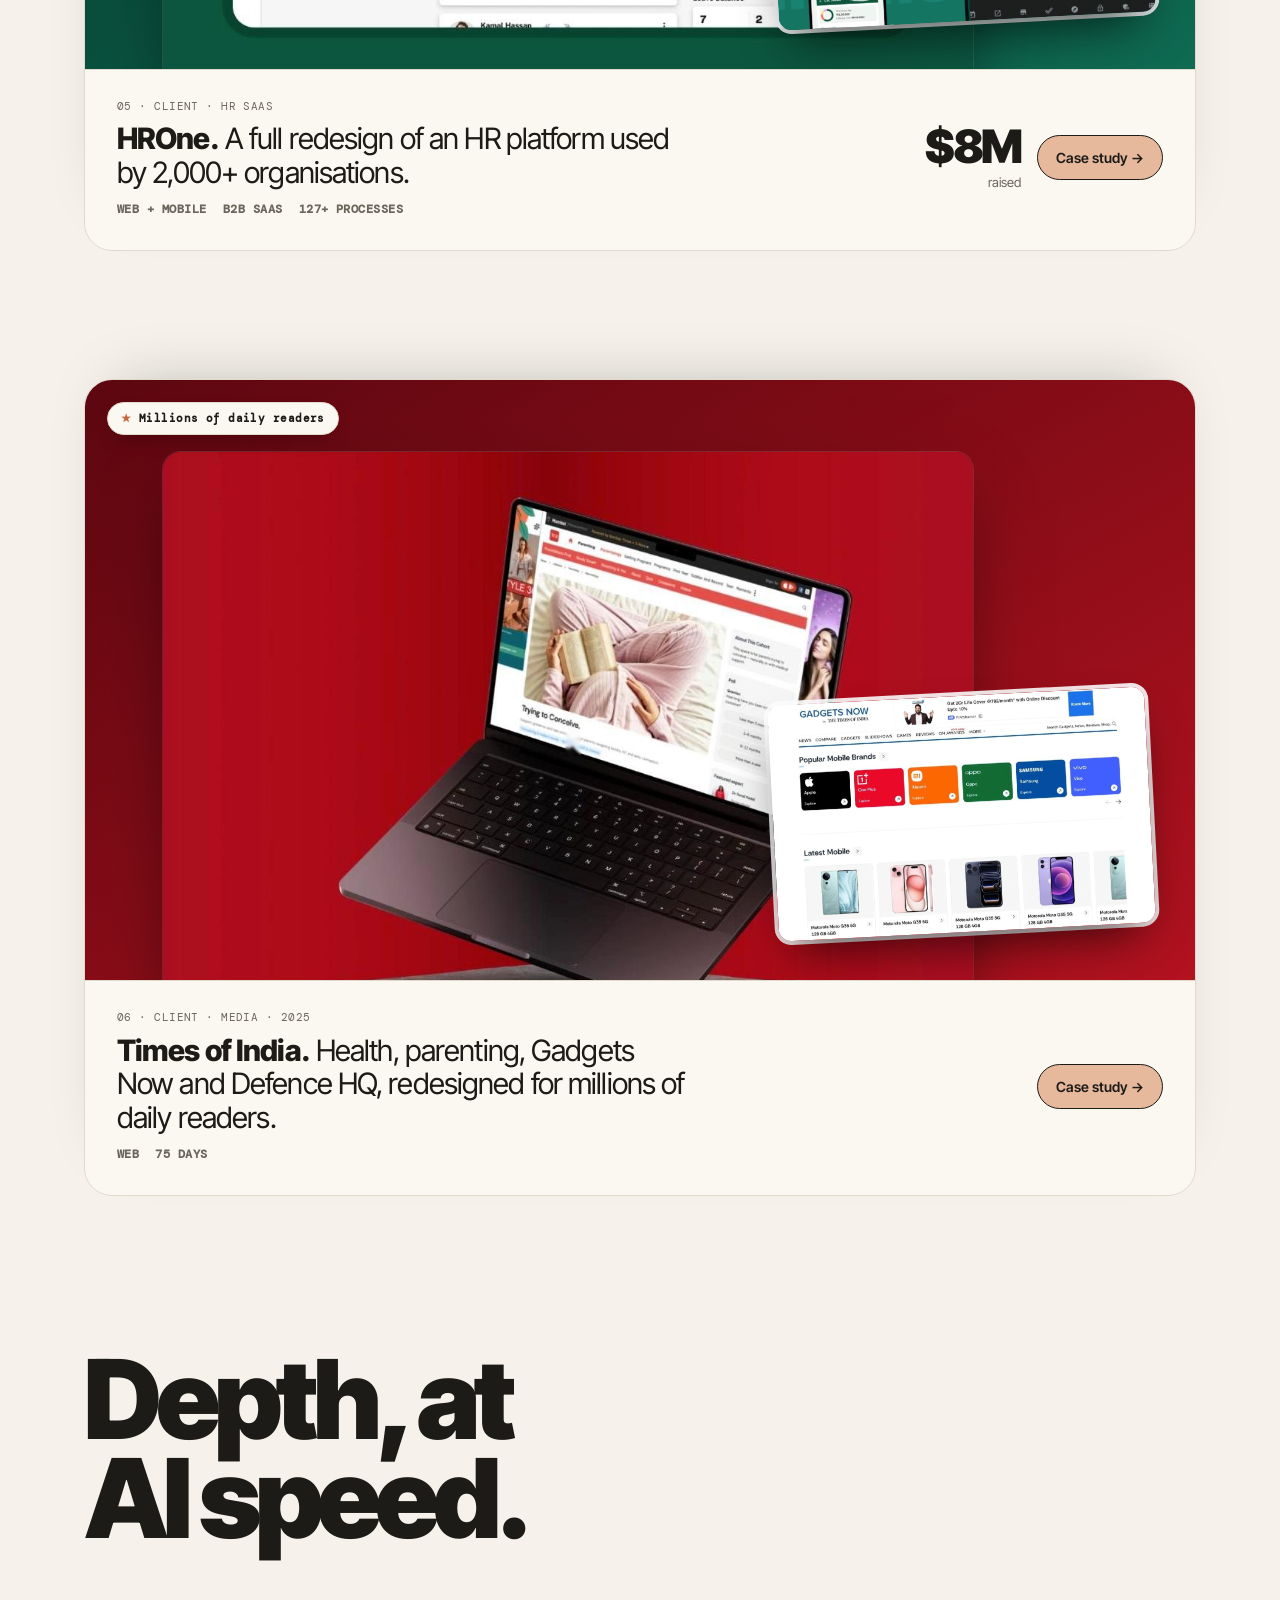
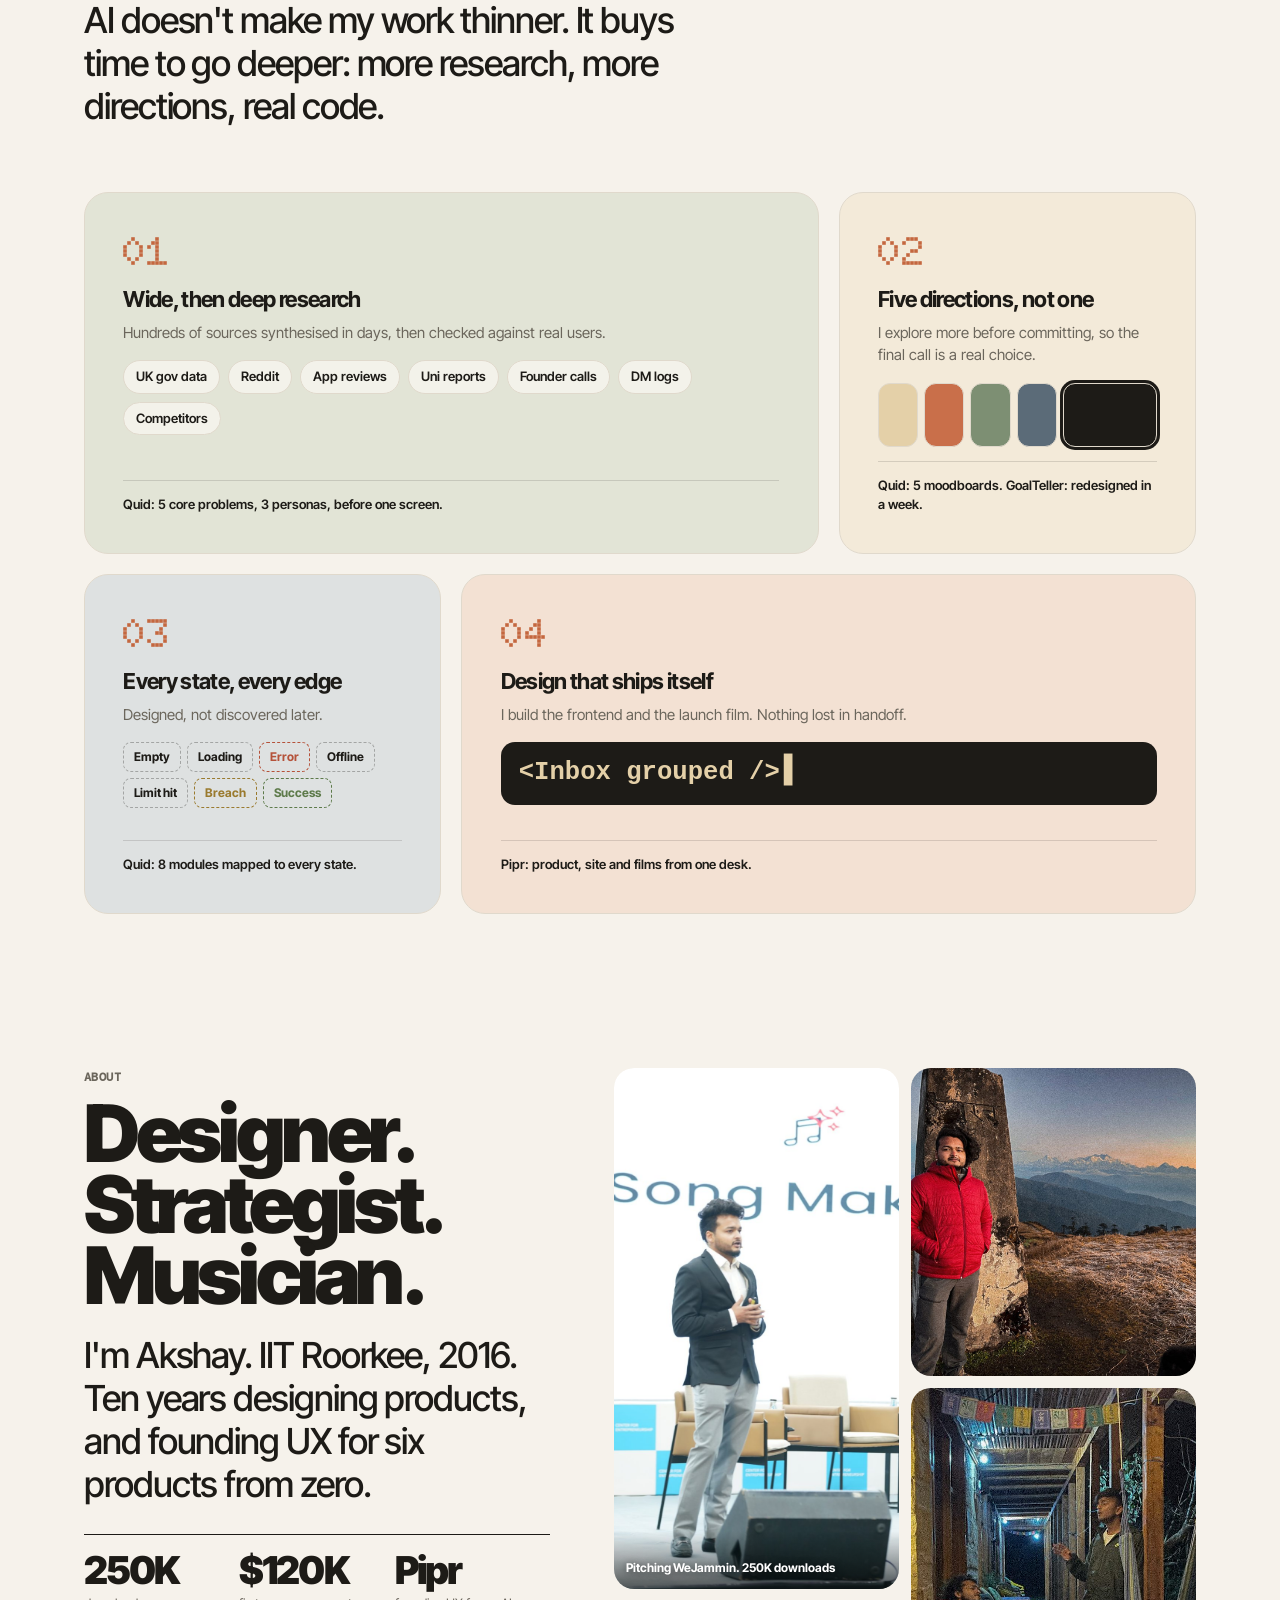
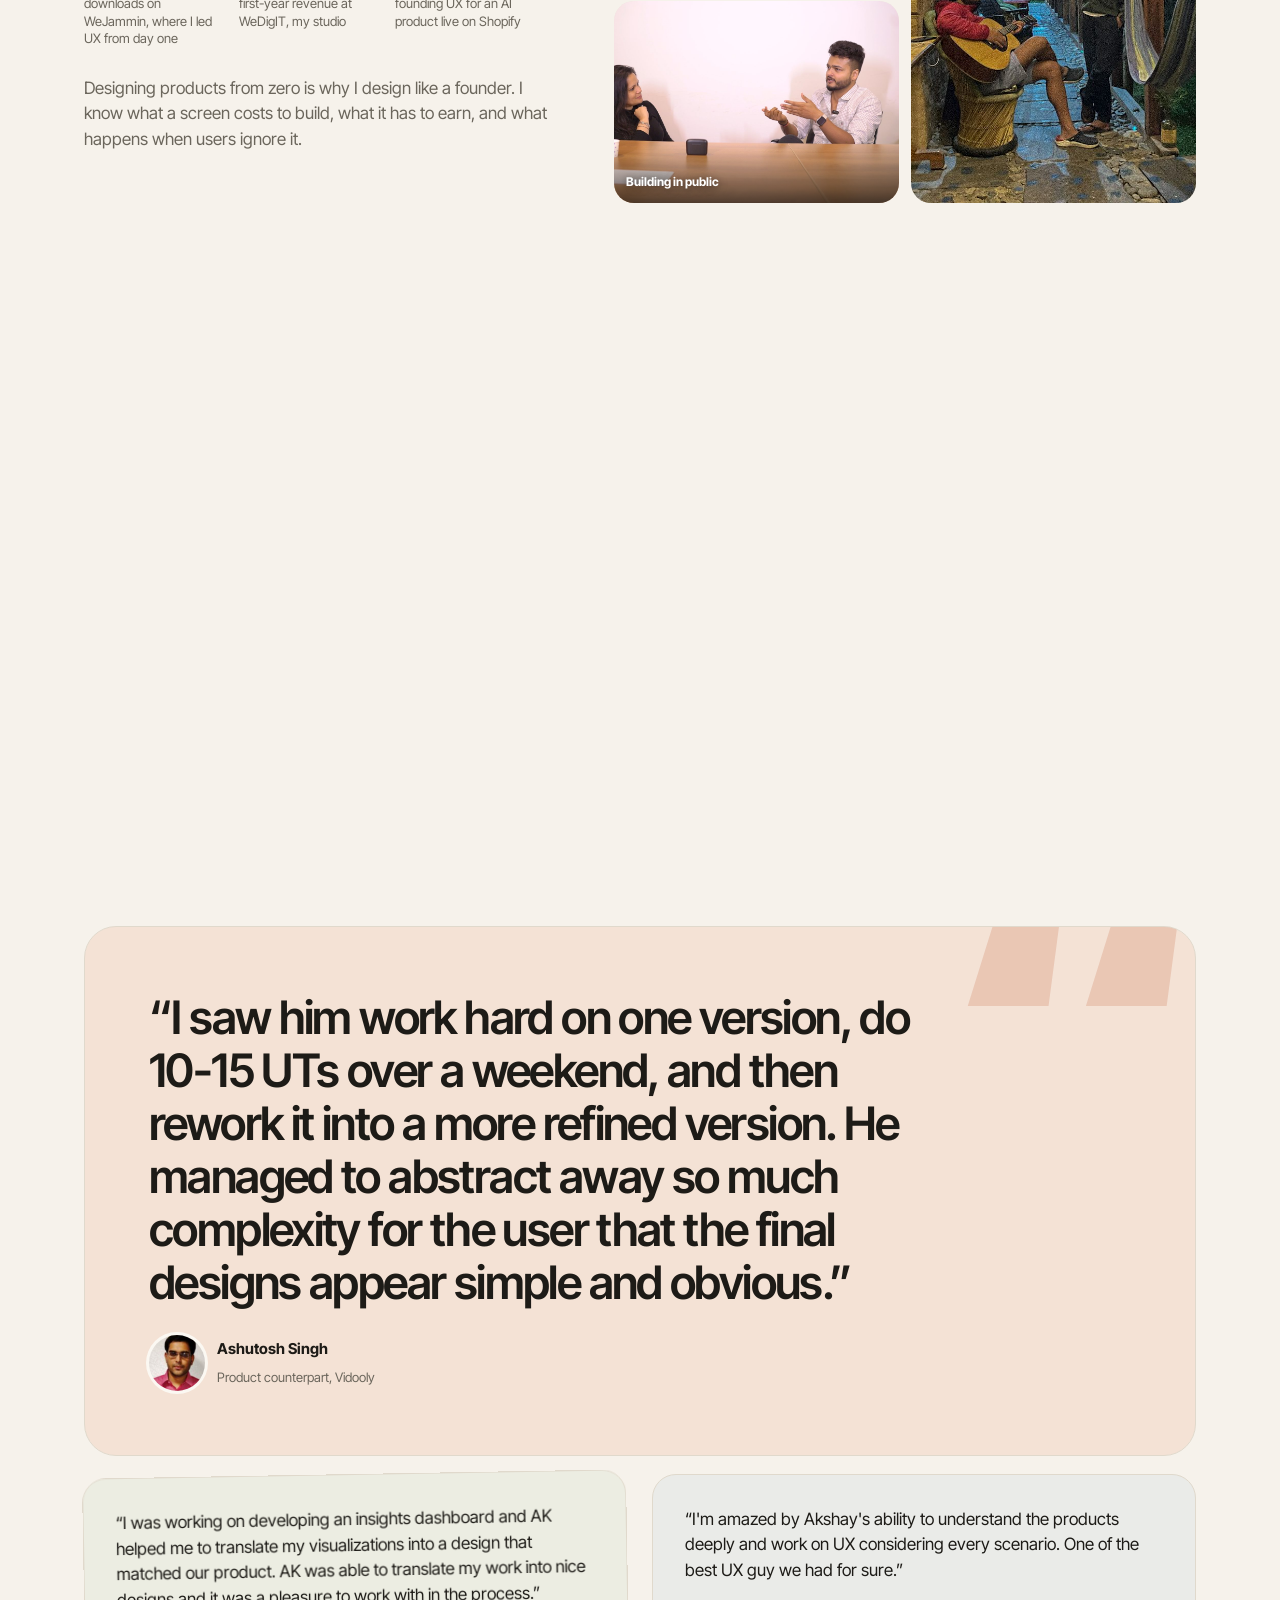
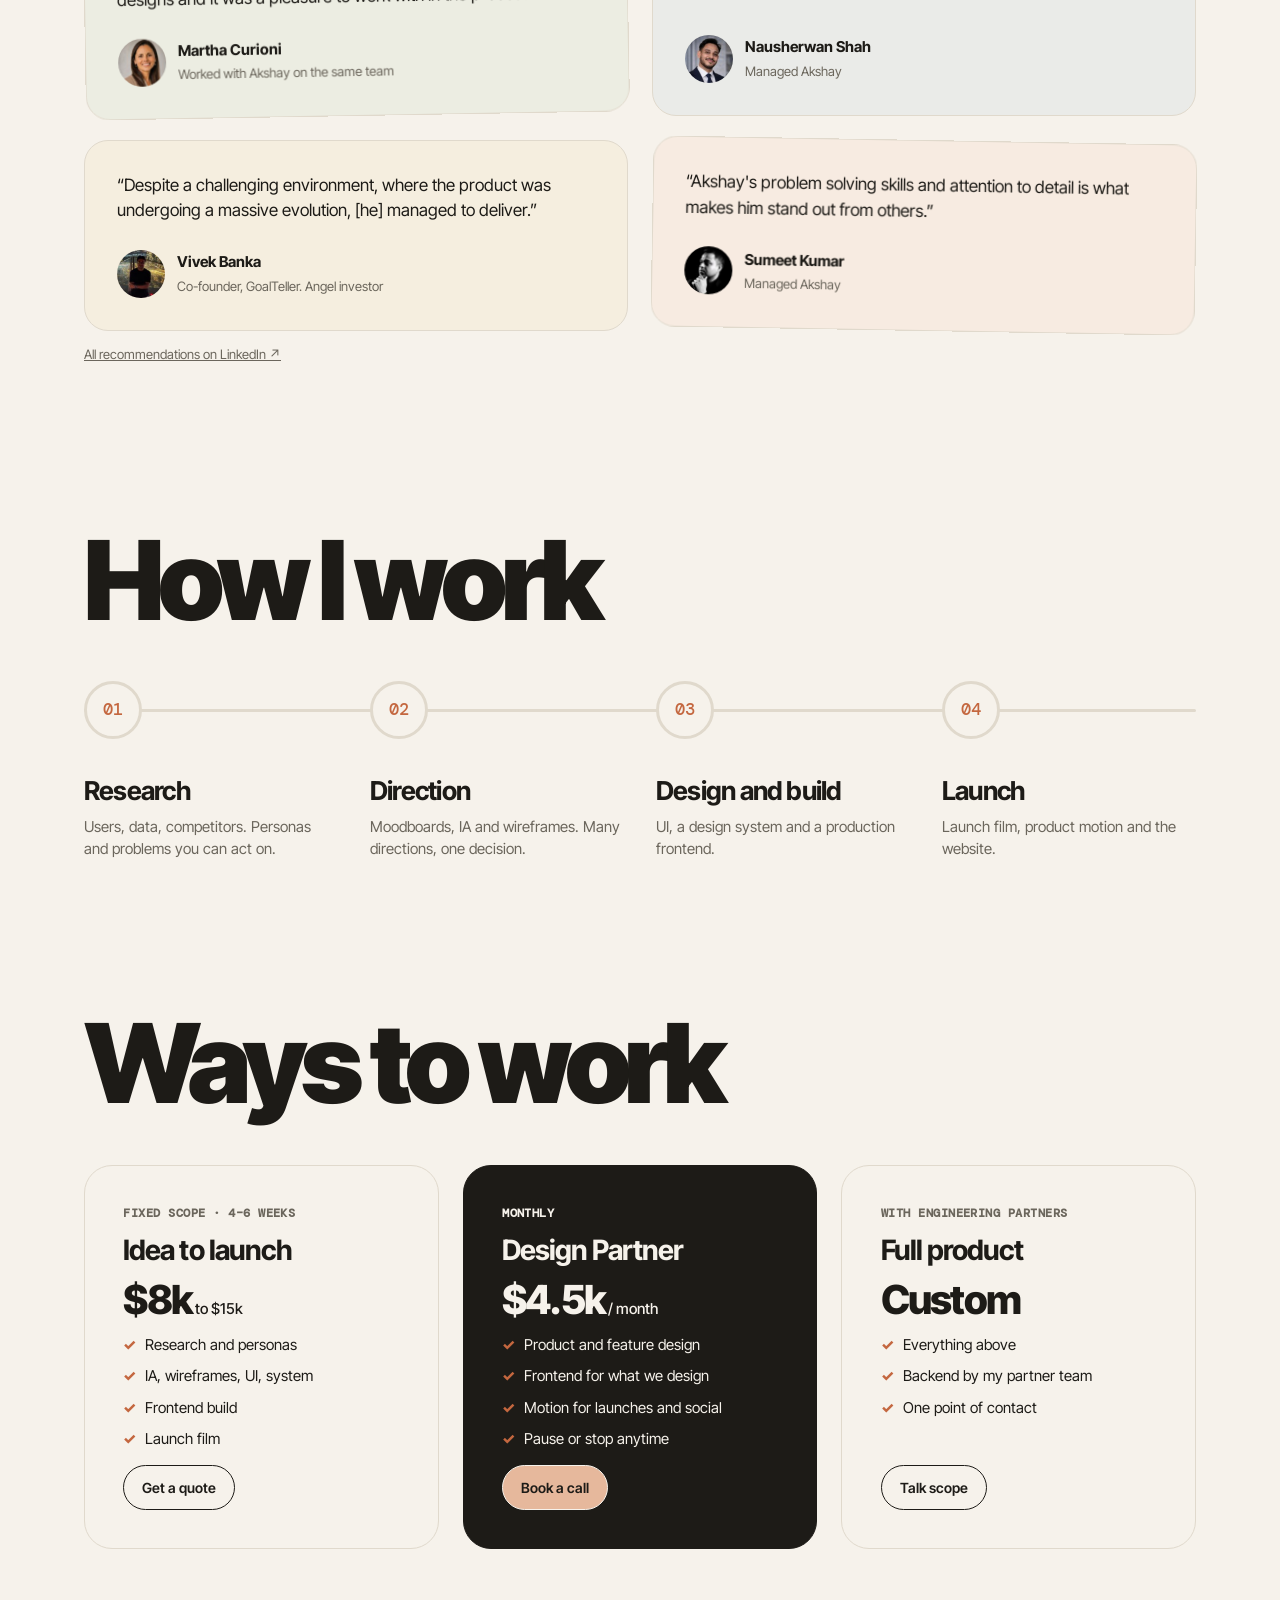
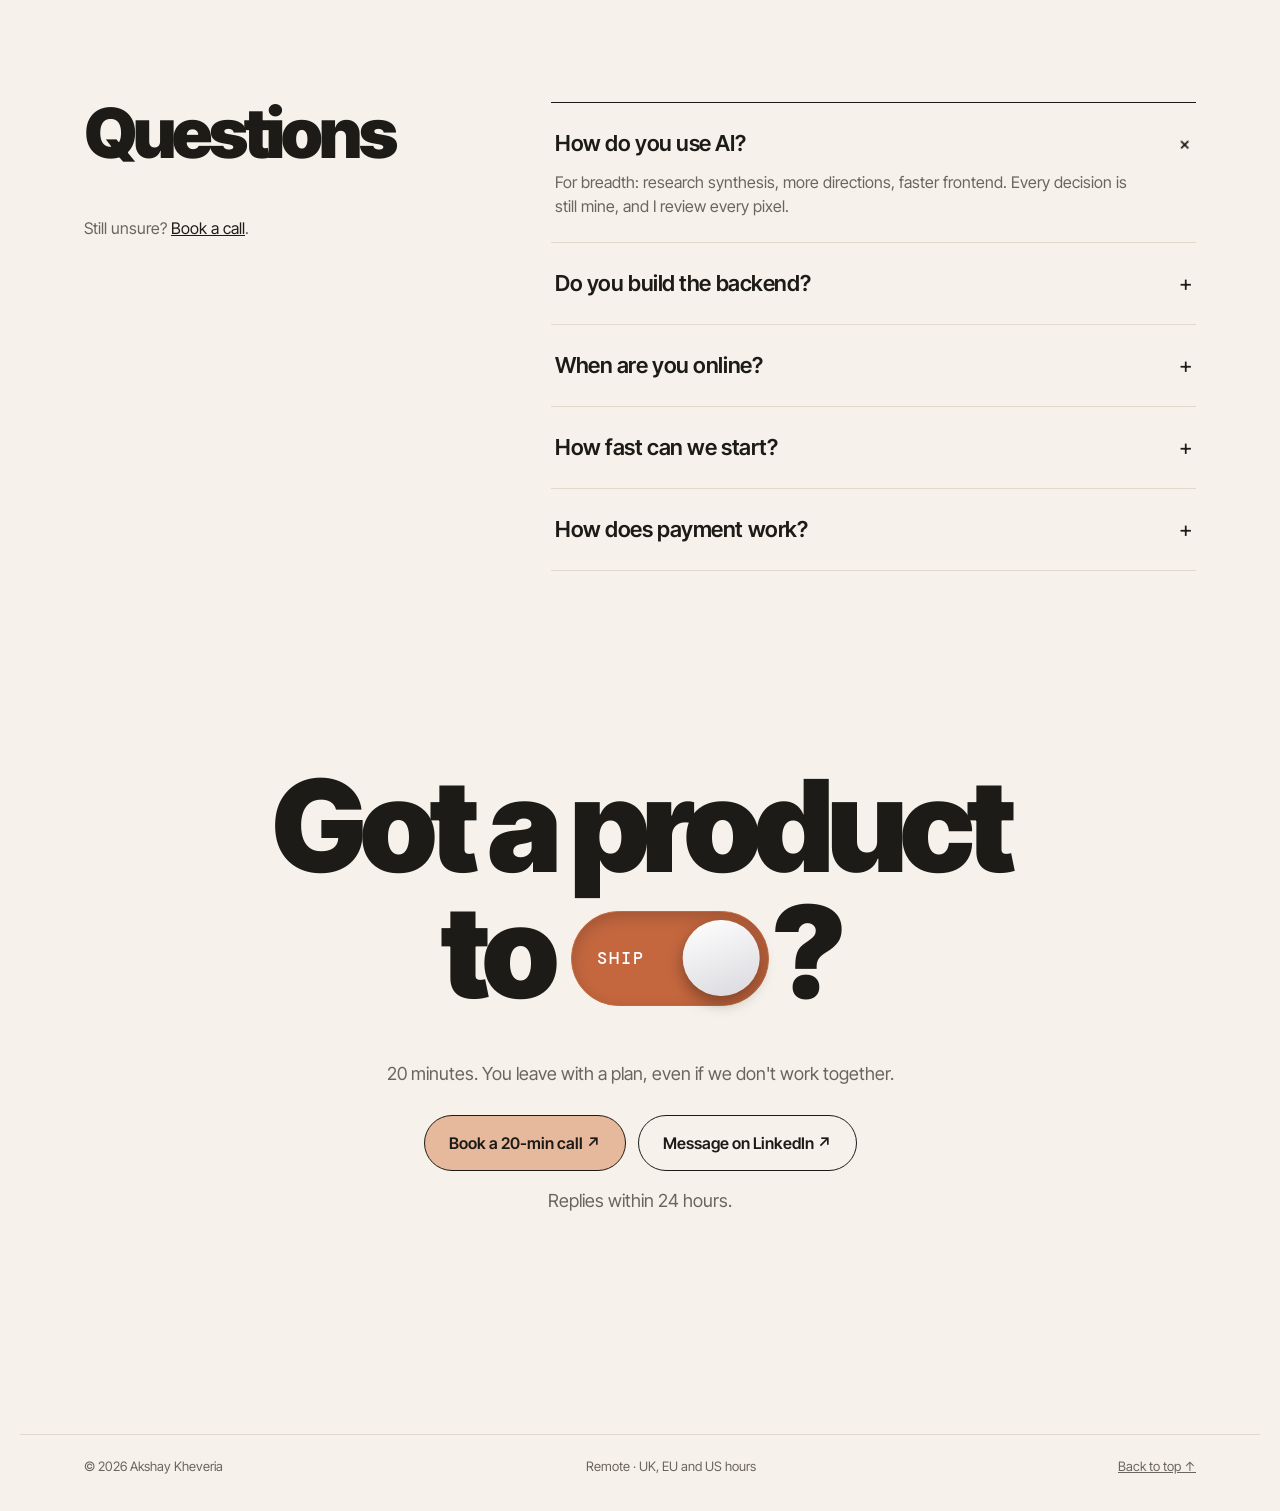
==== commit 4f154193: "Selected work: Pipr, CS platform, GoFIGR, Quid, HROne, Times of India Co-Authored-By: Claude Opus 5." ====
--- a/index.html
+++ b/index.html
@@ -22,11 +22,12 @@
 <section class="wrap" id="work">
   <div class="hrow"><h2>Selected<br>work</h2><a class="btn ghost" href="projects.html">All 9 projects →</a></div>
   <div class="work"><a class="case wide" style="--i:0" href="pipr.html"><div class="stage v-br" style="background:linear-gradient(160deg,#efeeea,#d9d7d0)"><span class="badge">Live on the Shopify App Store</span><div class="br"><div class="bb"><i></i><i></i><i></i><span>app.heypipr.com</span></div><div class="bv xf"><img src="img/p_home2.jpg" alt="Pipr copilot home"><img src="img/p_audit.jpg" alt="Pipr store check"><img src="img/p_content.jpg" alt="Pipr content tab"><img src="img/p_inbox.jpg" alt="Pipr inbox"></div></div></div>
-      <div class="meta"><div><small>01 · Founding designer · AI · 2026</small><h3><b>Pipr.</b> A copilot that runs the store and a help desk that sells, for Shopify brands.</h3><div class="tags"><span>Web app</span><span>Frontend</span><span>Website</span><span>Launch films</span></div></div><div class="cstat"><b>52%+</b><span>of sales in chat</span></div><span class="btn">Case study →</span></div></a><a class="case wide" style="--i:1" href="quid.html"><div class="stage v-ph" style="background:#c6ff3d"><span class="badge">Live on the App Store</span><div class="ph" style="--d:0.0s;aspect-ratio:390/844;--r:0.4621"><img src="img/q_home.png" alt="App screen" loading="lazy"></div><div class="ph" style="--d:0.6s;aspect-ratio:390/844;--r:0.4621"><img src="img/q_money.png" alt="App screen" loading="lazy"></div><div class="ph" style="--d:1.2s;aspect-ratio:390/844;--r:0.4621"><img src="img/q_deals.png" alt="App screen" loading="lazy"></div><div class="ph" style="--d:1.7999999999999998s;aspect-ratio:390/844;--r:0.4621"><img src="img/q_login.png" alt="App screen" loading="lazy"></div></div>
-      <div class="meta"><div><small>02 · Client · UK · 2026</small><h3><b>Quid.</b> The money and settling-in app for international students moving to the UK.</h3><div class="tags"><span>iOS</span><span>Website</span><span>Ongoing partner</span></div></div><div class="cstat"><b>110+</b><span>screens</span></div><span class="btn">Case study →</span></div></a><a class="case wide" style="--i:2" href="goalteller.html"><div class="stage v-ph" style="background:linear-gradient(160deg,#2a0a10,#6a1a28)"><span class="badge">Recommended by the co-founder</span><div class="ph" style="--d:0.0s;aspect-ratio:390/844;--r:0.4621"><img src="img/g_home.png" alt="App screen" loading="lazy"></div><div class="ph" style="--d:0.6s;aspect-ratio:390/844;--r:0.4621"><img src="img/g_policy.png" alt="App screen" loading="lazy"></div><div class="ph" style="--d:1.2s;aspect-ratio:390/844;--r:0.4621"><img src="img/g_compare.png" alt="App screen" loading="lazy"></div><div class="ph" style="--d:1.7999999999999998s;aspect-ratio:390/844;--r:0.4621"><img src="img/g_ai.png" alt="App screen" loading="lazy"></div></div>
-      <div class="meta"><div><small>03 · Client · Fintech · 2026</small><h3><b>GoalTeller.</b> A wealth app that tracks every rupee across every wealth manager.</h3><div class="tags"><span>Mobile app</span><span>Wealth management</span><span>Ask AI</span></div></div><div class="cstat"><b>1 wk</b><span>full app redesign</span></div><span class="btn">Case study →</span></div></a><a class="case wide" style="--i:3" href="gofigr.html"><div class="stage v-img"><span class="badge">Backed by Antler</span><img src="img/gf_hero.jpg" alt="GoFIGR people search and career action plan" loading="lazy"></div>
-      <div class="meta"><div><small>04 · Client · Australia · 2024</small><h3><b>GoFIGR.</b> Shows HR leaders, task by task, how AI is reshaping their company.</h3><div class="tags"><span>SaaS</span><span>6 modules</span><span>4 months to MVP</span></div></div><div class="cstat"><b>Antler</b><span>backed</span></div><span class="btn">Case study →</span></div></a><a class="case wide" style="--i:4" href="hrone.html"><div class="stage v-comp" style="background:linear-gradient(150deg,#05372b,#0f6b52)"><span class="badge">$8M raised</span><div class="c1"><img src="img/hrone.jpg" alt="HROne home dashboard and design system" loading="lazy"></div><div class="c2"><img src="img/hrone2.jpg" alt="" loading="lazy"></div></div>
-      <div class="meta"><div><small>05 · Client · HR SaaS</small><h3><b>HROne.</b> A full redesign of an HR platform used by 2,000+ organisations.</h3><div class="tags"><span>Web + mobile</span><span>B2B SaaS</span><span>127+ processes</span></div></div><div class="cstat"><b>$8M</b><span>raised</span></div><span class="btn">Case study →</span></div></a></div>
+      <div class="meta"><div><small>01 · Founding designer · AI · 2026</small><h3><b>Pipr.</b> A copilot that runs the store and a help desk that sells, for Shopify brands.</h3><div class="tags"><span>Web app</span><span>Frontend</span><span>Website</span><span>Launch films</span></div></div><div class="cstat"><b>52%+</b><span>of sales in chat</span></div><span class="btn">Case study →</span></div></a><a class="case wide" style="--i:1" href="saas-dashboard.html"><div class="stage v-comp" style="background:linear-gradient(150deg,#062f2c,#0e5a54)"><span class="badge">Enterprise · NDA</span><div class="c1"><img src="img/e_home.jpg" alt="Customer success home" loading="lazy"></div></div>
+      <div class="meta"><div><small>02 · Enterprise · NDA · 2026</small><h3><b>Customer success platform.</b> Turns account complexity into clear action for customer success managers.</h3><div class="tags"><span>SaaS</span><span>Design system</span><span>30 days</span></div></div><div class="cstat"><b>30</b><span>days</span></div><span class="btn">Case study →</span></div></a><a class="case wide" style="--i:2" href="gofigr.html"><div class="stage v-img"><span class="badge">Backed by Antler</span><img src="img/gf_hero.jpg" alt="GoFIGR people search and career action plan" loading="lazy"></div>
+      <div class="meta"><div><small>03 · Client · Australia · 2024</small><h3><b>GoFIGR.</b> Shows HR leaders, task by task, how AI is reshaping their company.</h3><div class="tags"><span>SaaS</span><span>6 modules</span><span>4 months to MVP</span></div></div><div class="cstat"><b>Antler</b><span>backed</span></div><span class="btn">Case study →</span></div></a><a class="case wide" style="--i:3" href="quid.html"><div class="stage v-ph" style="background:#c6ff3d"><span class="badge">Live on the App Store</span><div class="ph" style="--d:0.0s;aspect-ratio:390/844;--r:0.4621"><img src="img/q_home.png" alt="App screen" loading="lazy"></div><div class="ph" style="--d:0.6s;aspect-ratio:390/844;--r:0.4621"><img src="img/q_money.png" alt="App screen" loading="lazy"></div><div class="ph" style="--d:1.2s;aspect-ratio:390/844;--r:0.4621"><img src="img/q_deals.png" alt="App screen" loading="lazy"></div><div class="ph" style="--d:1.7999999999999998s;aspect-ratio:390/844;--r:0.4621"><img src="img/q_login.png" alt="App screen" loading="lazy"></div></div>
+      <div class="meta"><div><small>04 · Client · UK · 2026</small><h3><b>Quid.</b> The money and settling-in app for international students moving to the UK.</h3><div class="tags"><span>iOS</span><span>Website</span><span>Ongoing partner</span></div></div><div class="cstat"><b>110+</b><span>screens</span></div><span class="btn">Case study →</span></div></a><a class="case wide" style="--i:4" href="hrone.html"><div class="stage v-comp" style="background:linear-gradient(150deg,#05372b,#0f6b52)"><span class="badge">$8M raised</span><div class="c1"><img src="img/hrone.jpg" alt="HROne home dashboard and design system" loading="lazy"></div><div class="c2"><img src="img/hrone2.jpg" alt="" loading="lazy"></div></div>
+      <div class="meta"><div><small>05 · Client · HR SaaS</small><h3><b>HROne.</b> A full redesign of an HR platform used by 2,000+ organisations.</h3><div class="tags"><span>Web + mobile</span><span>B2B SaaS</span><span>127+ processes</span></div></div><div class="cstat"><b>$8M</b><span>raised</span></div><span class="btn">Case study →</span></div></a><a class="case wide" style="--i:5" href="times-of-india.html"><div class="stage v-comp" style="background:linear-gradient(150deg,#5c0710,#b3121f)"><span class="badge">Millions of daily readers</span><div class="c1"><img src="img/toi.jpg" alt="Times of India parenting and Gadgets Now" loading="lazy"></div><div class="c2"><img src="img/toi2.jpg" alt="" loading="lazy"></div></div>
+      <div class="meta"><div><small>06 · Client · Media · 2025</small><h3><b>Times of India.</b> Health, parenting, Gadgets Now and Defence HQ, redesigned for millions of daily readers.</h3><div class="tags"><span>Web</span><span>75 days</span></div></div><span class="btn">Case study →</span></div></a></div>
 </section>
 
 <section class="wrap" id="depth">
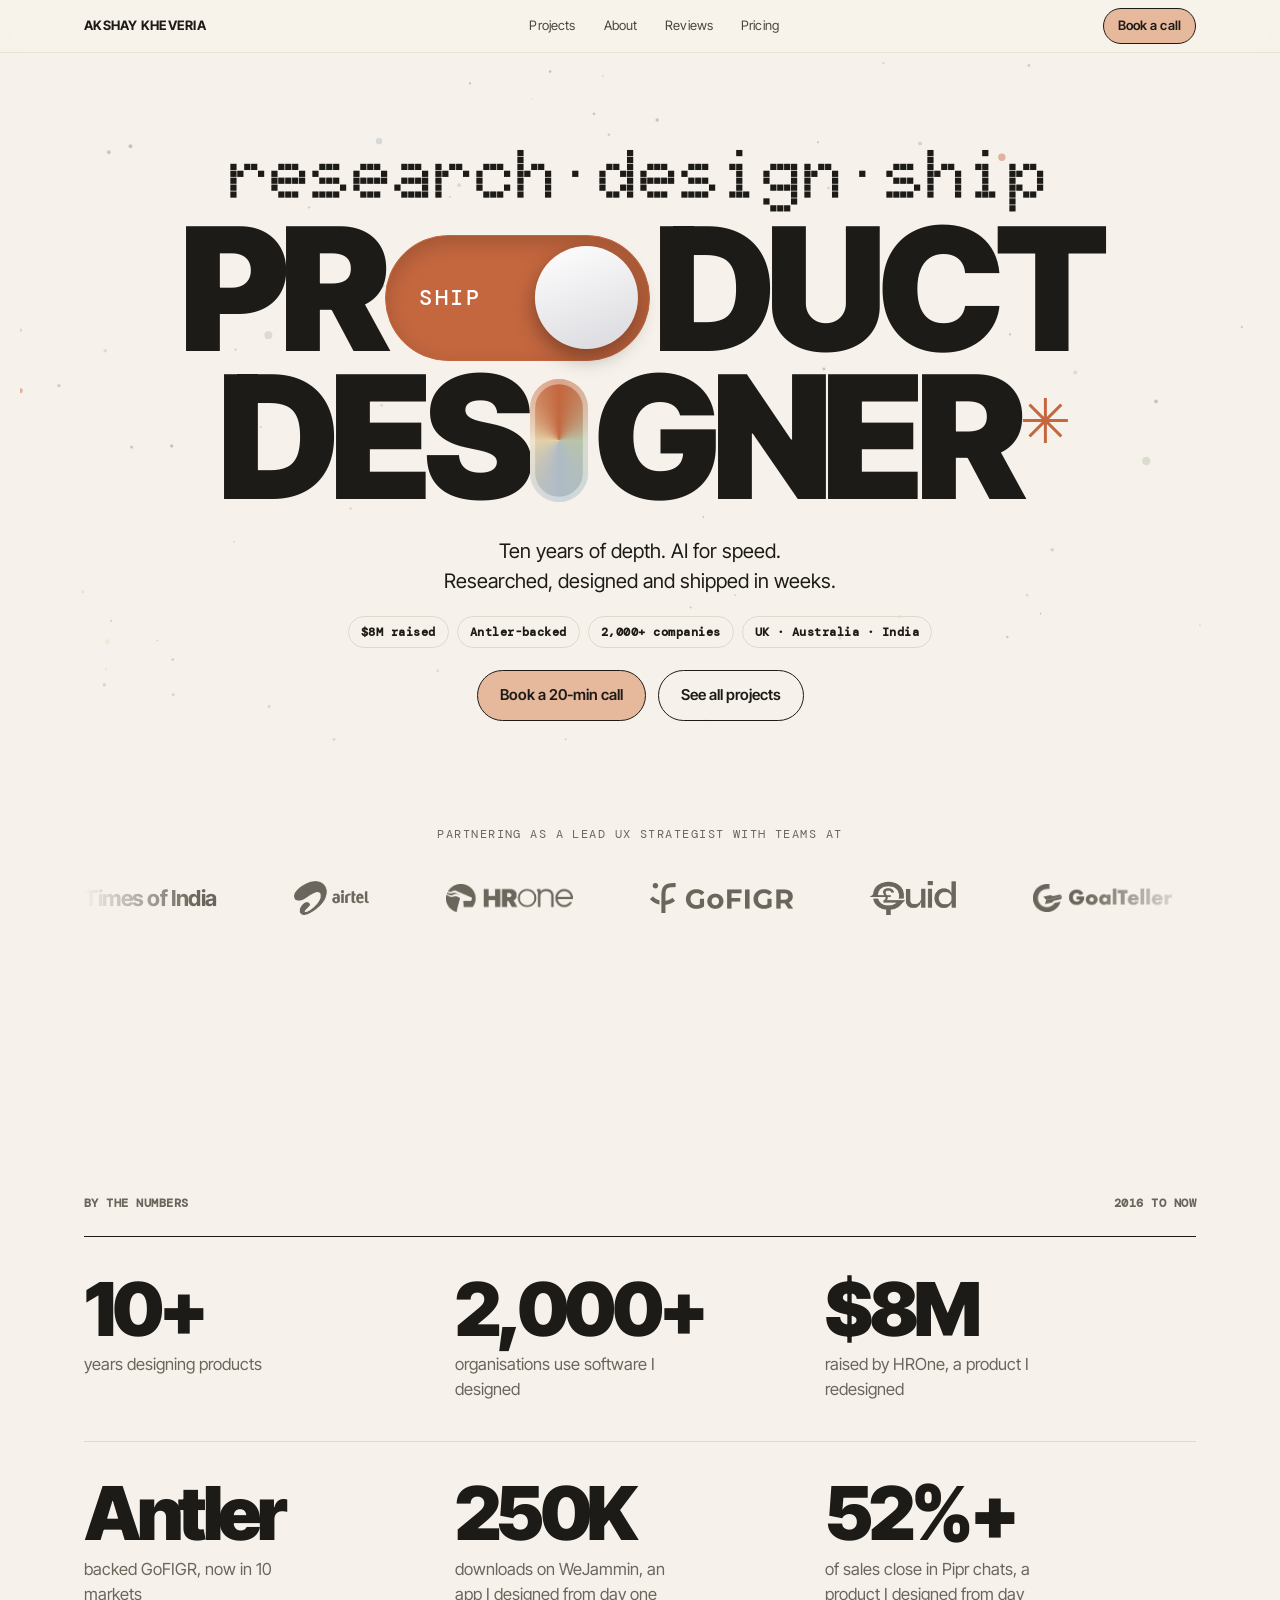
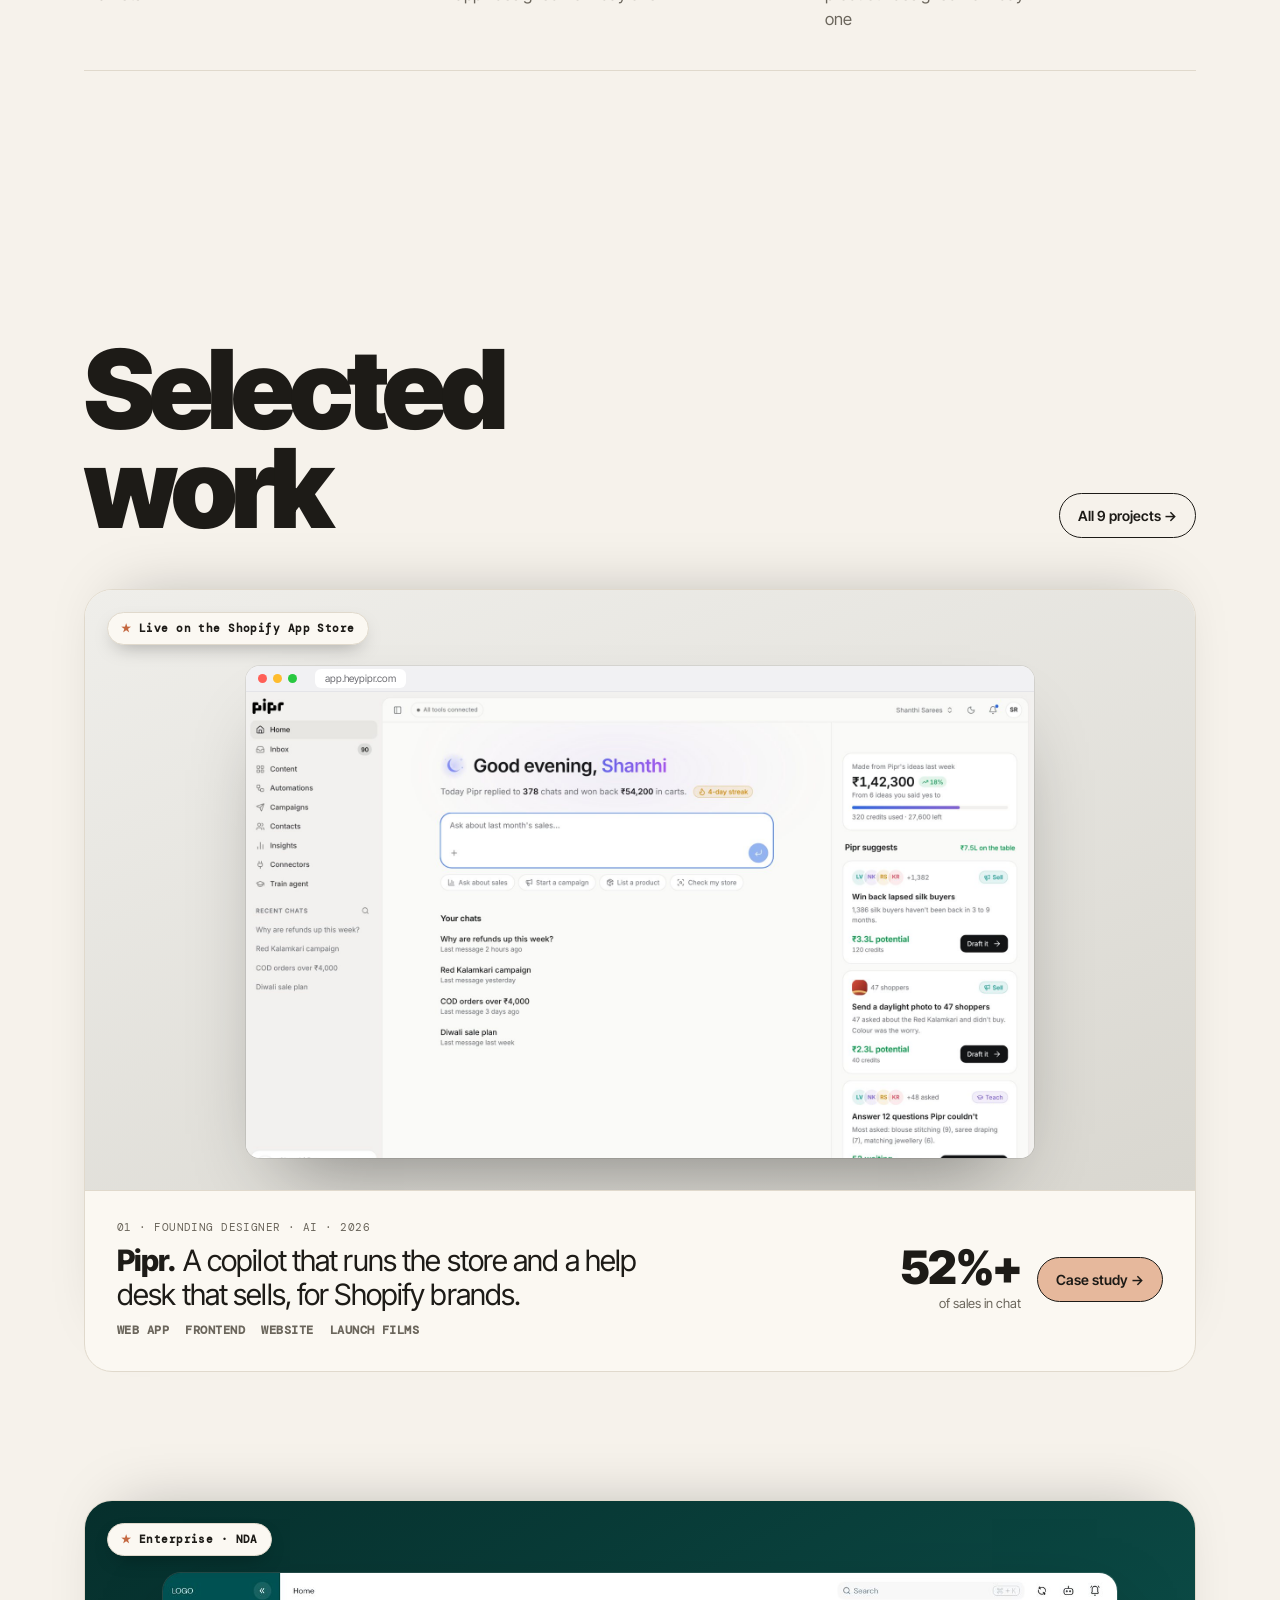
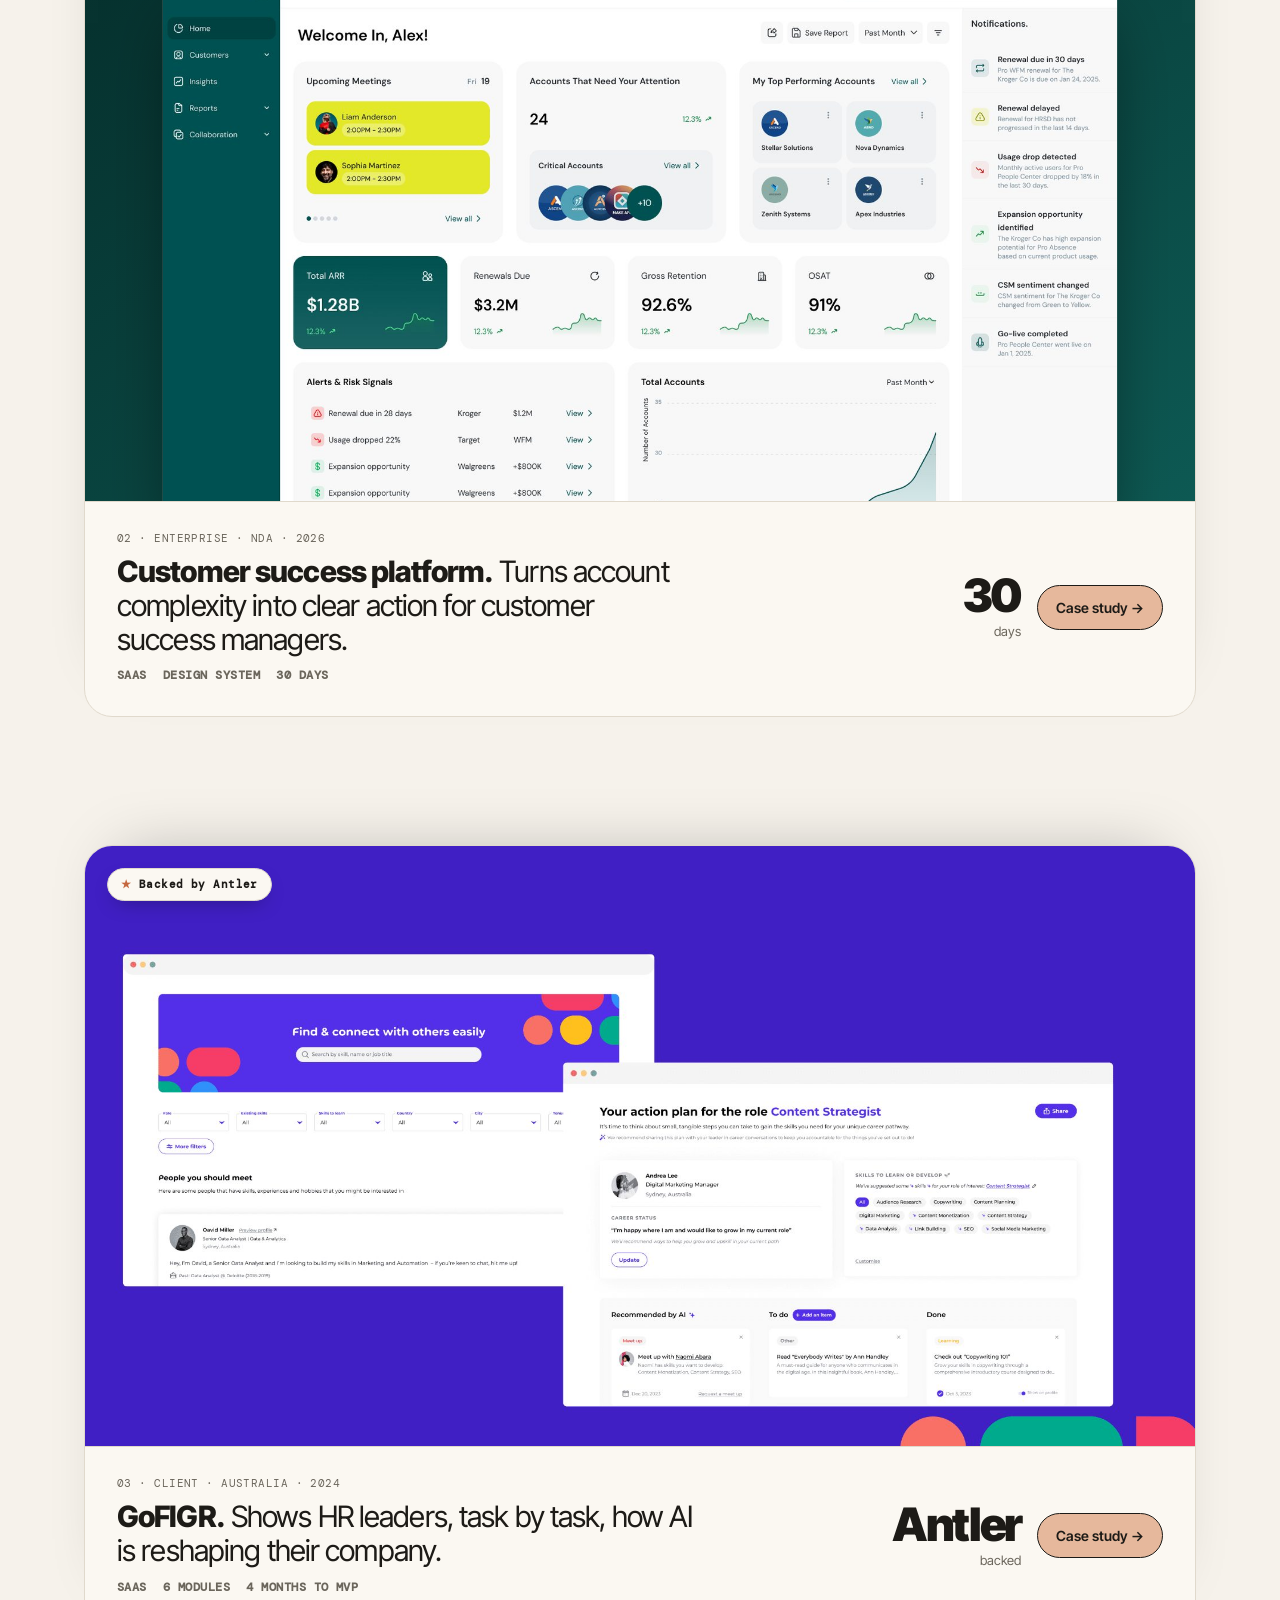
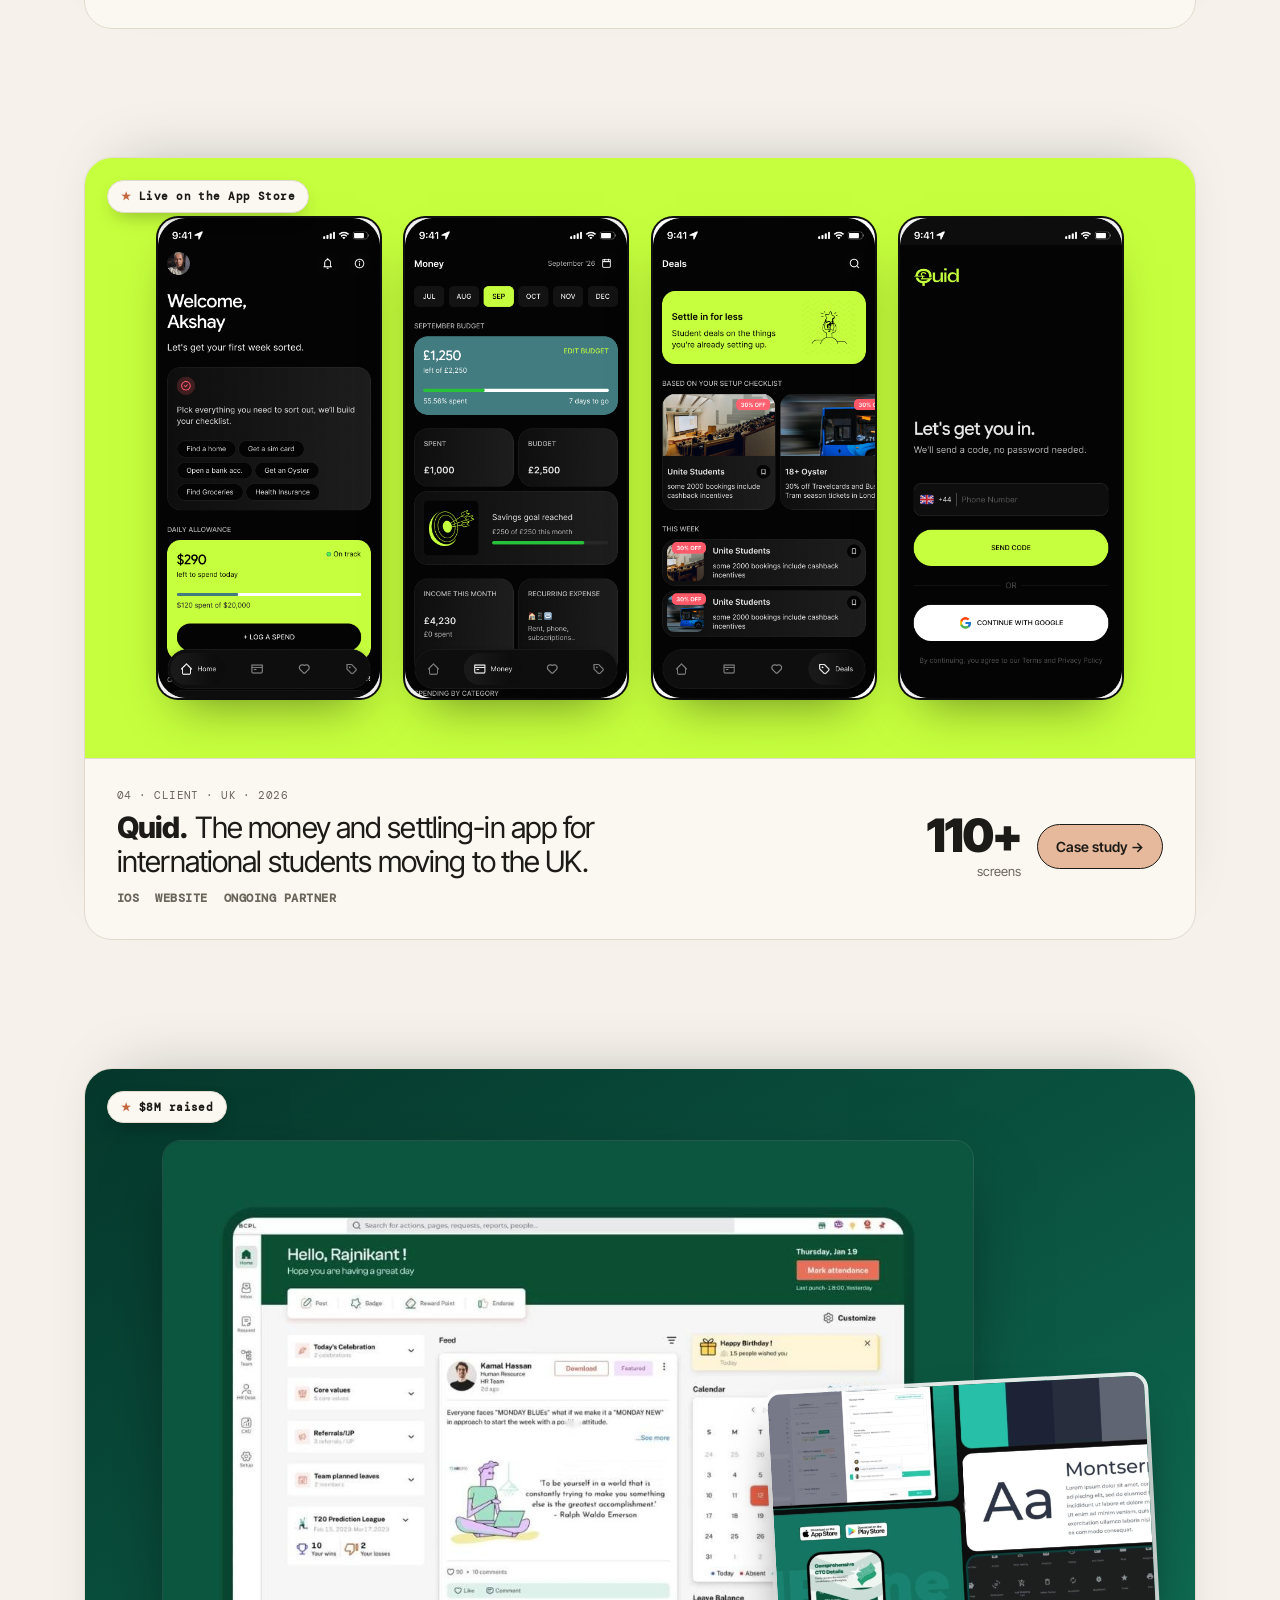
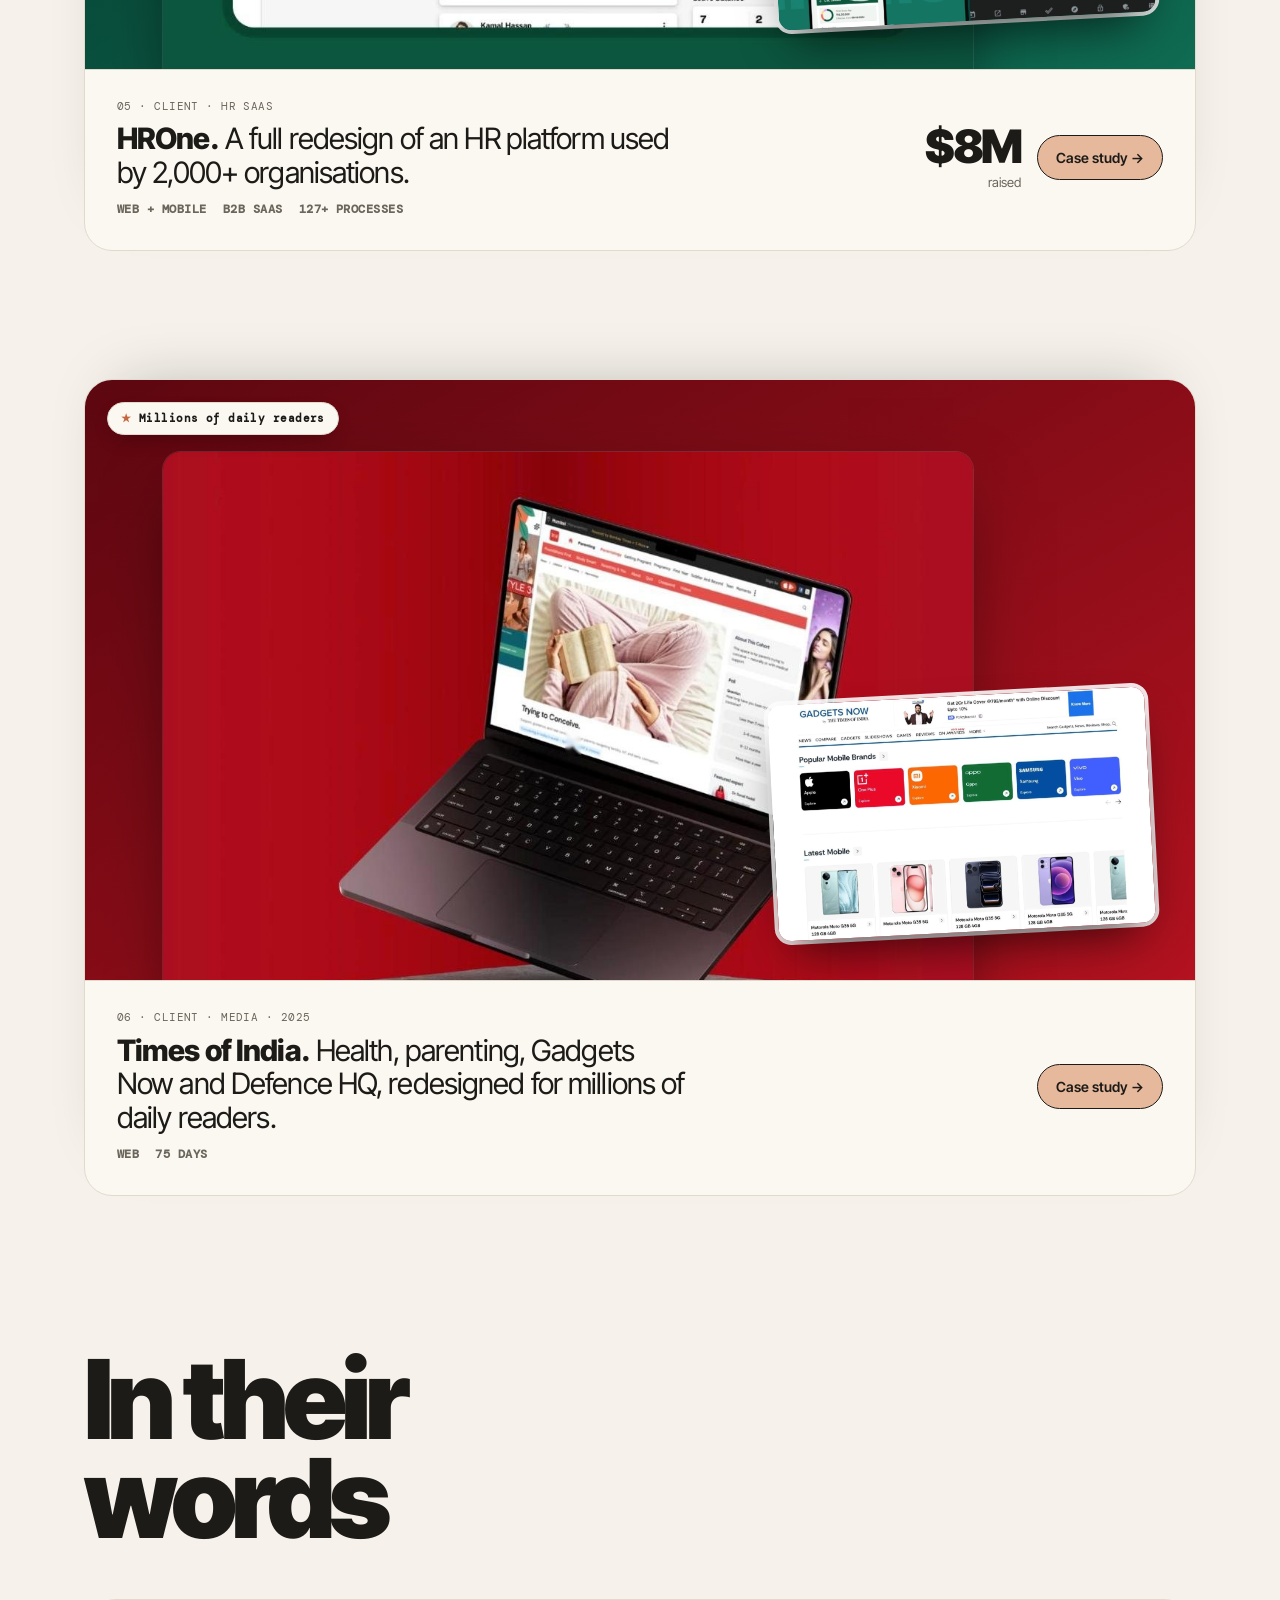
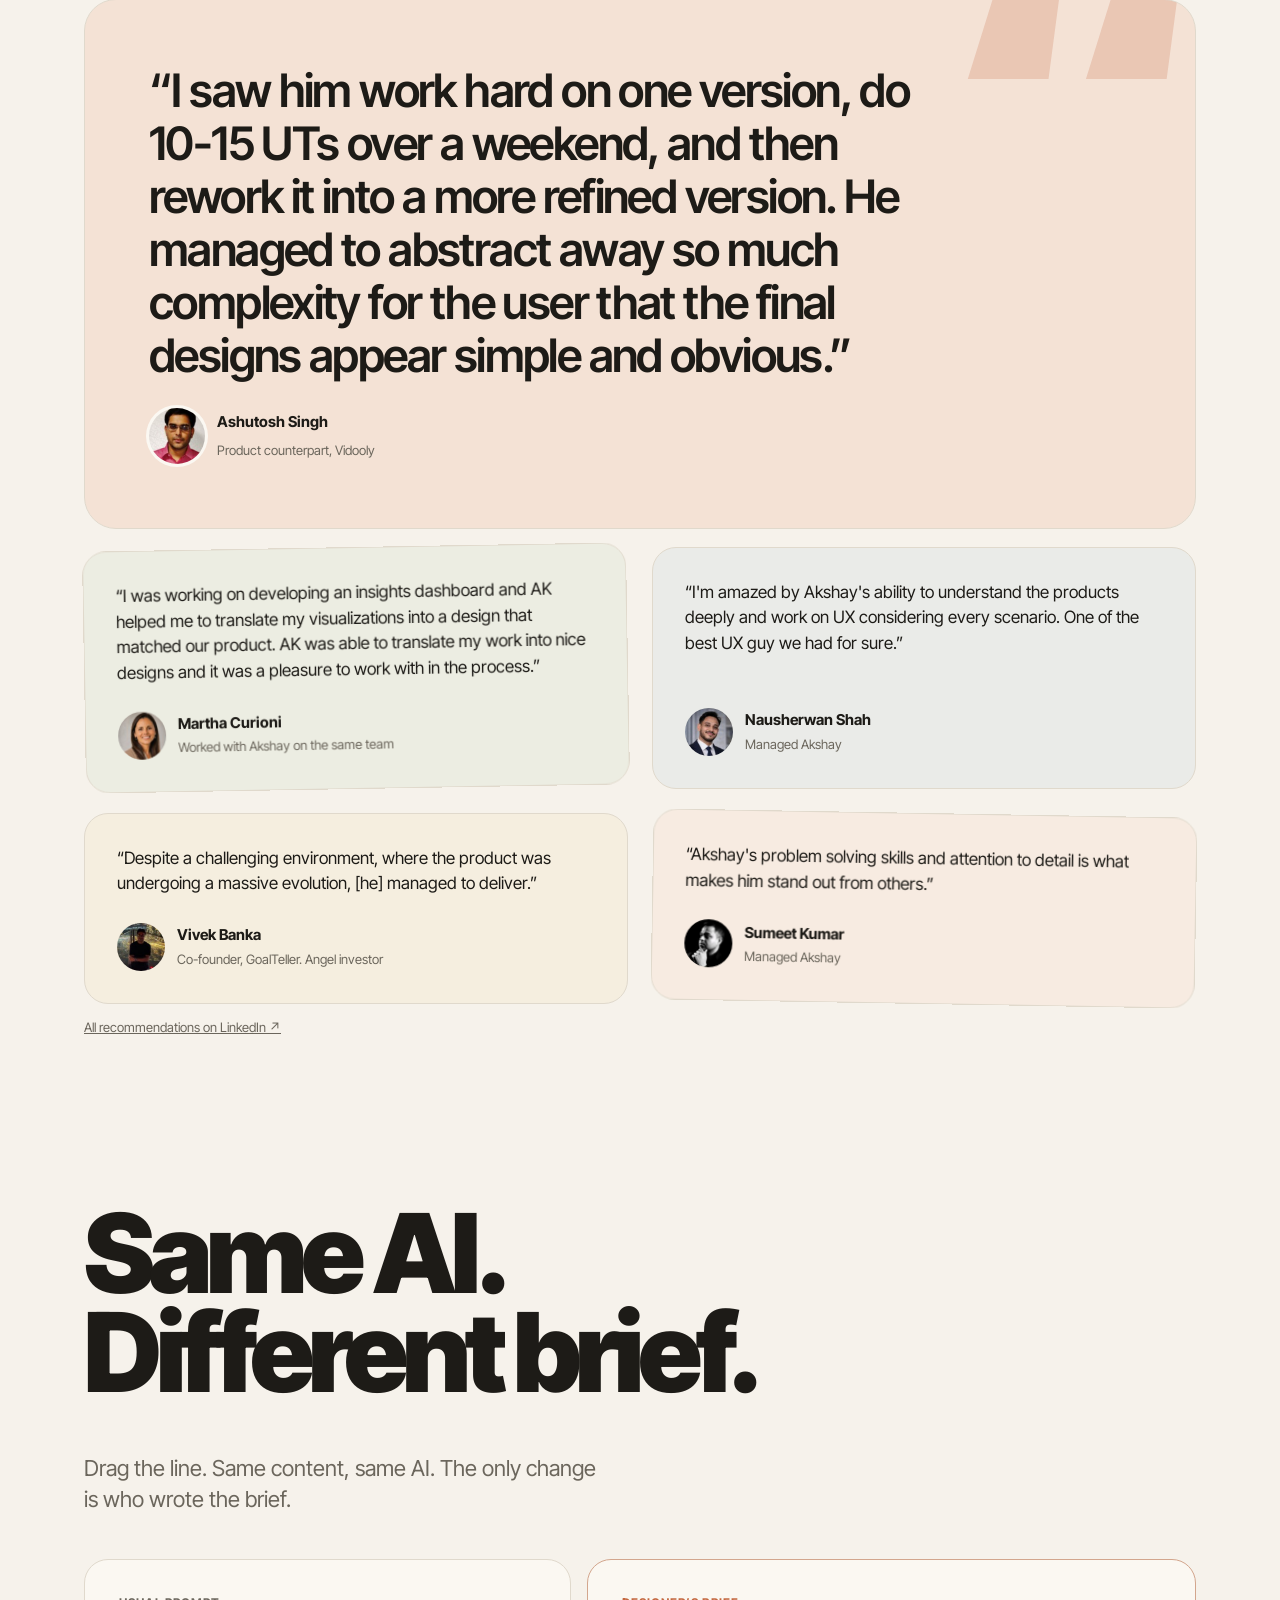
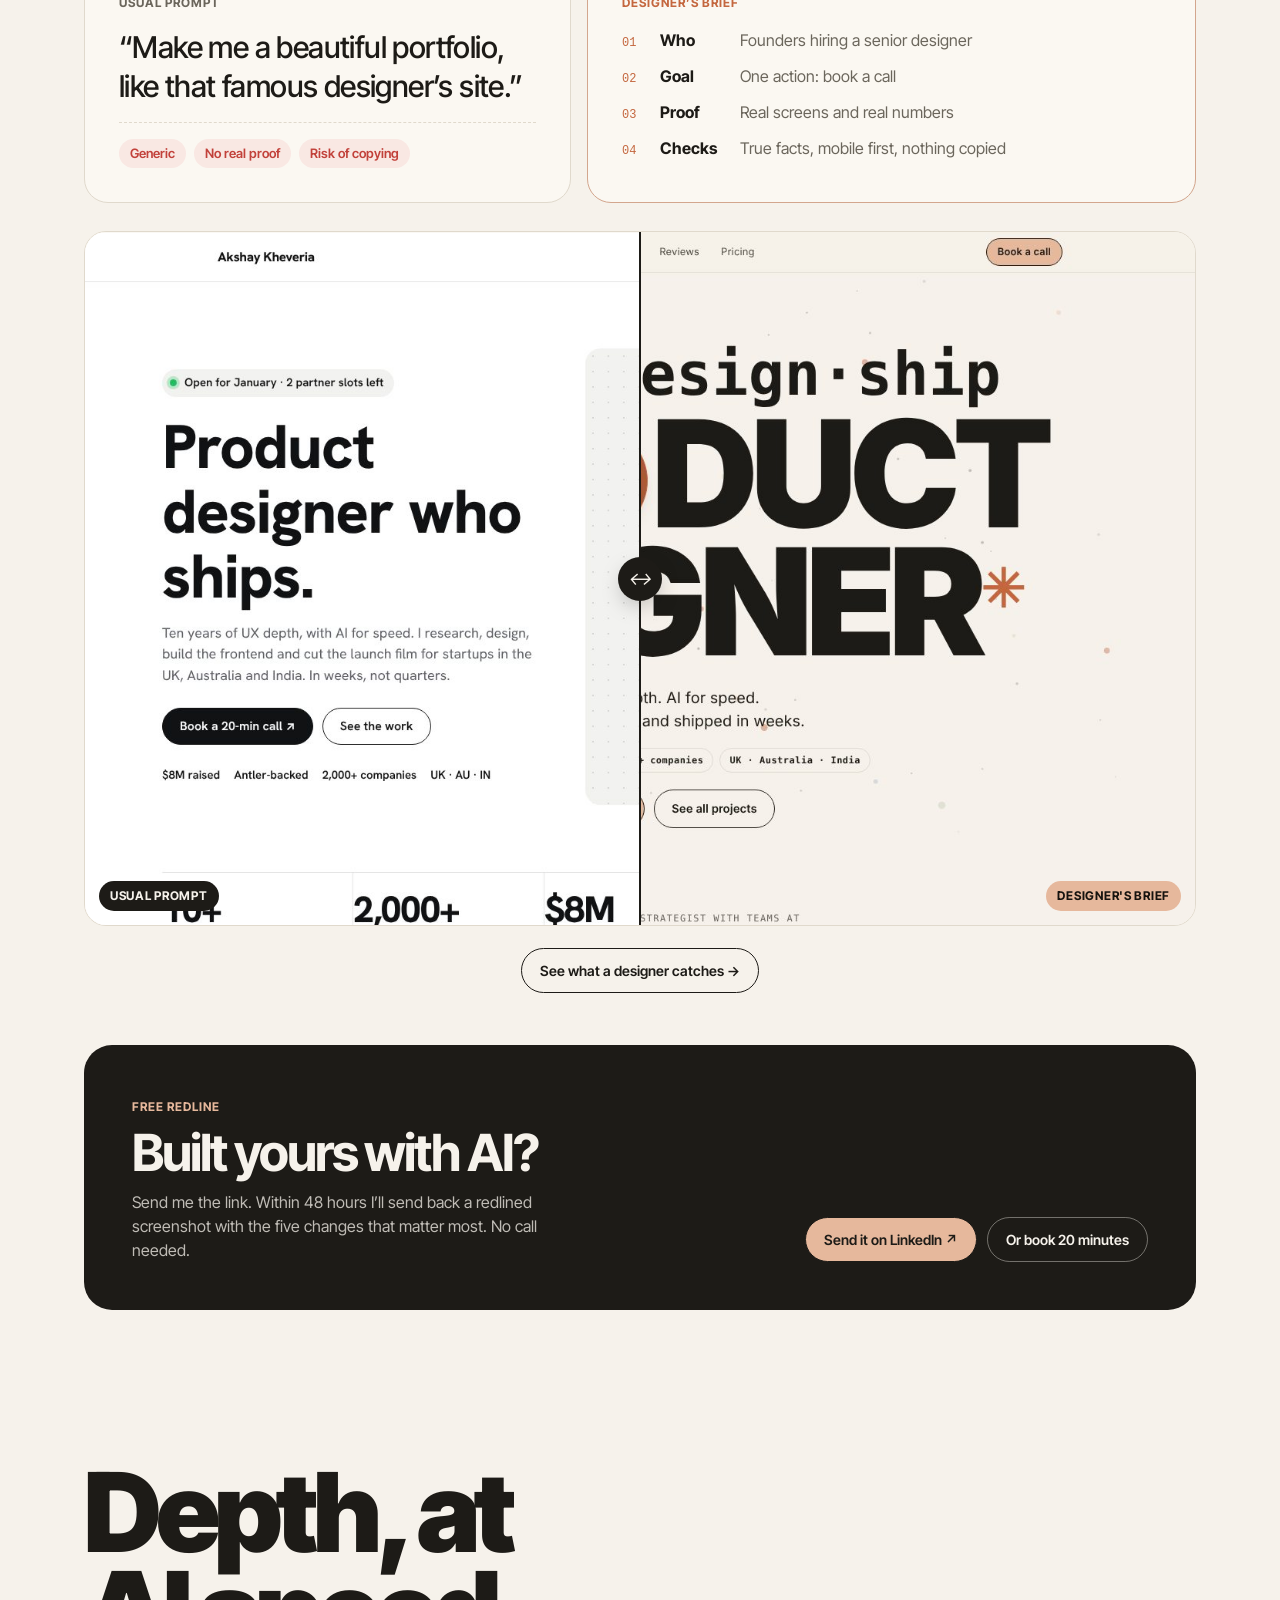
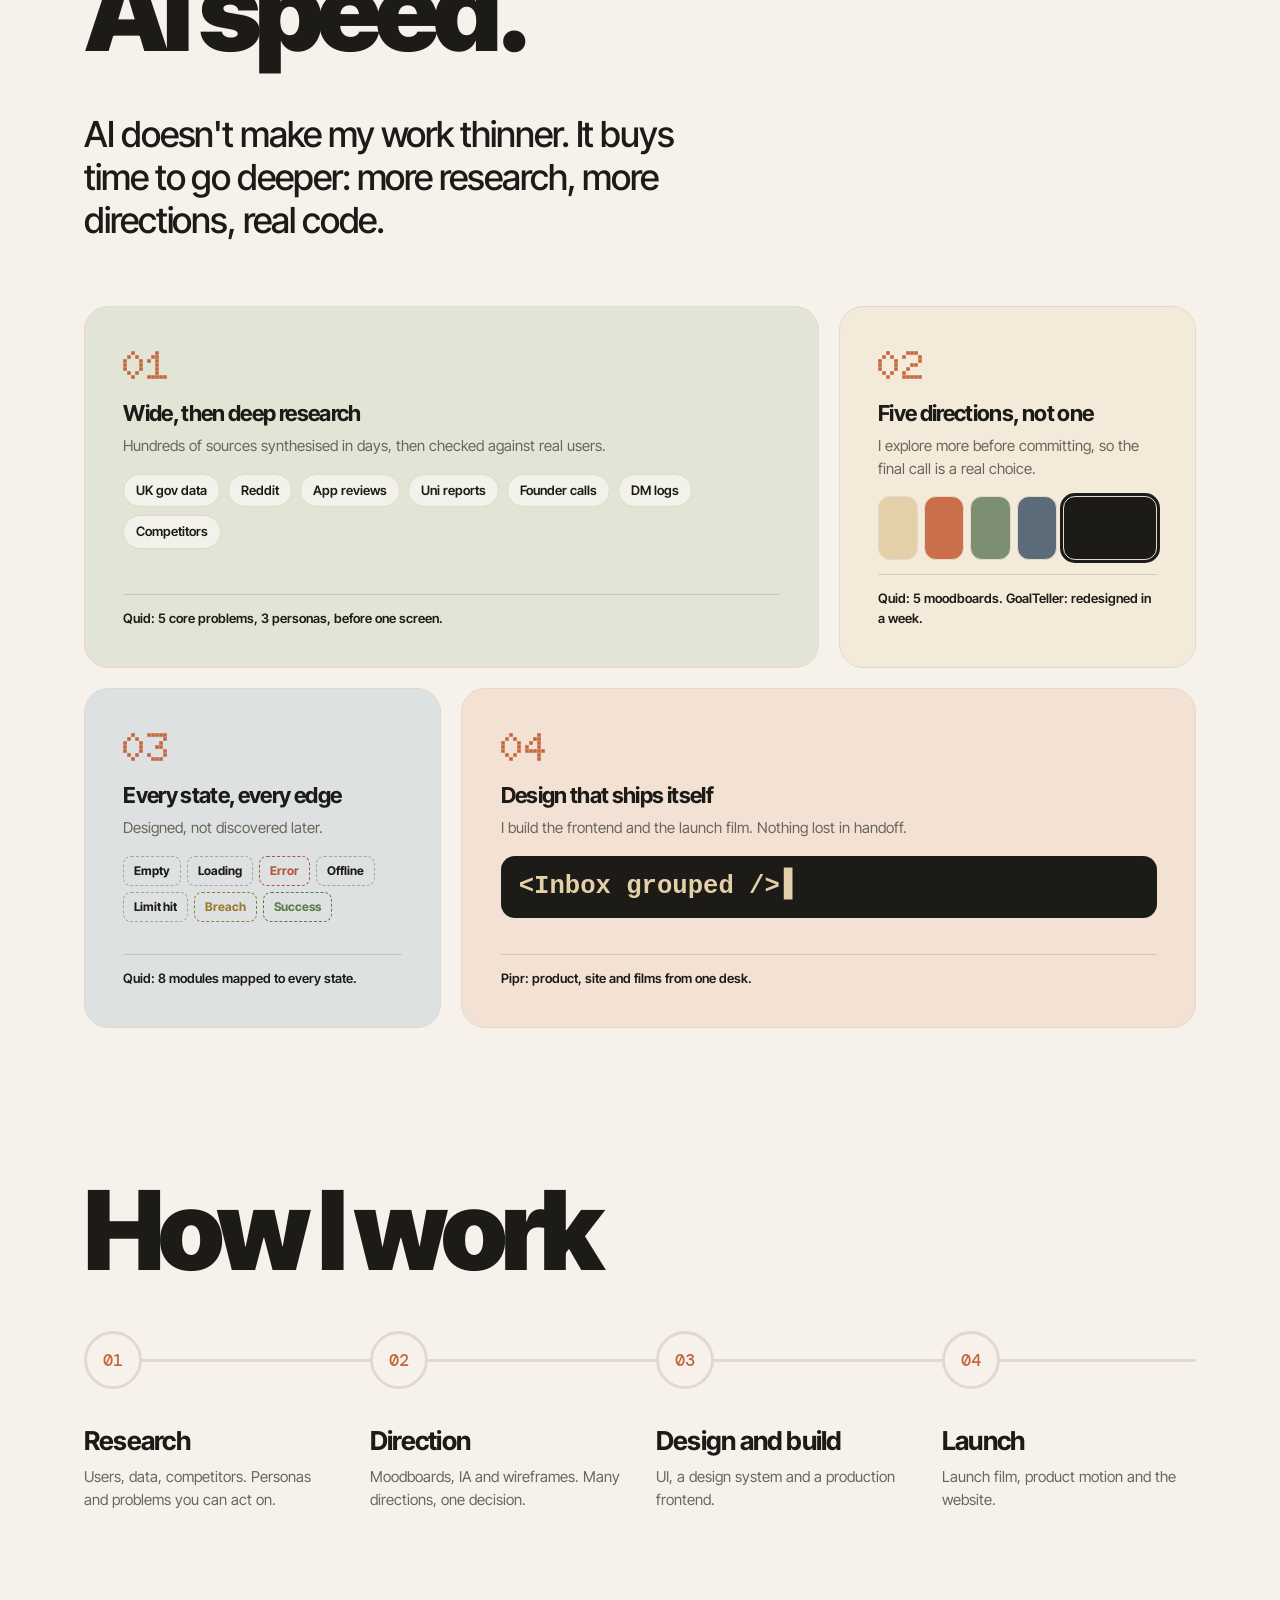
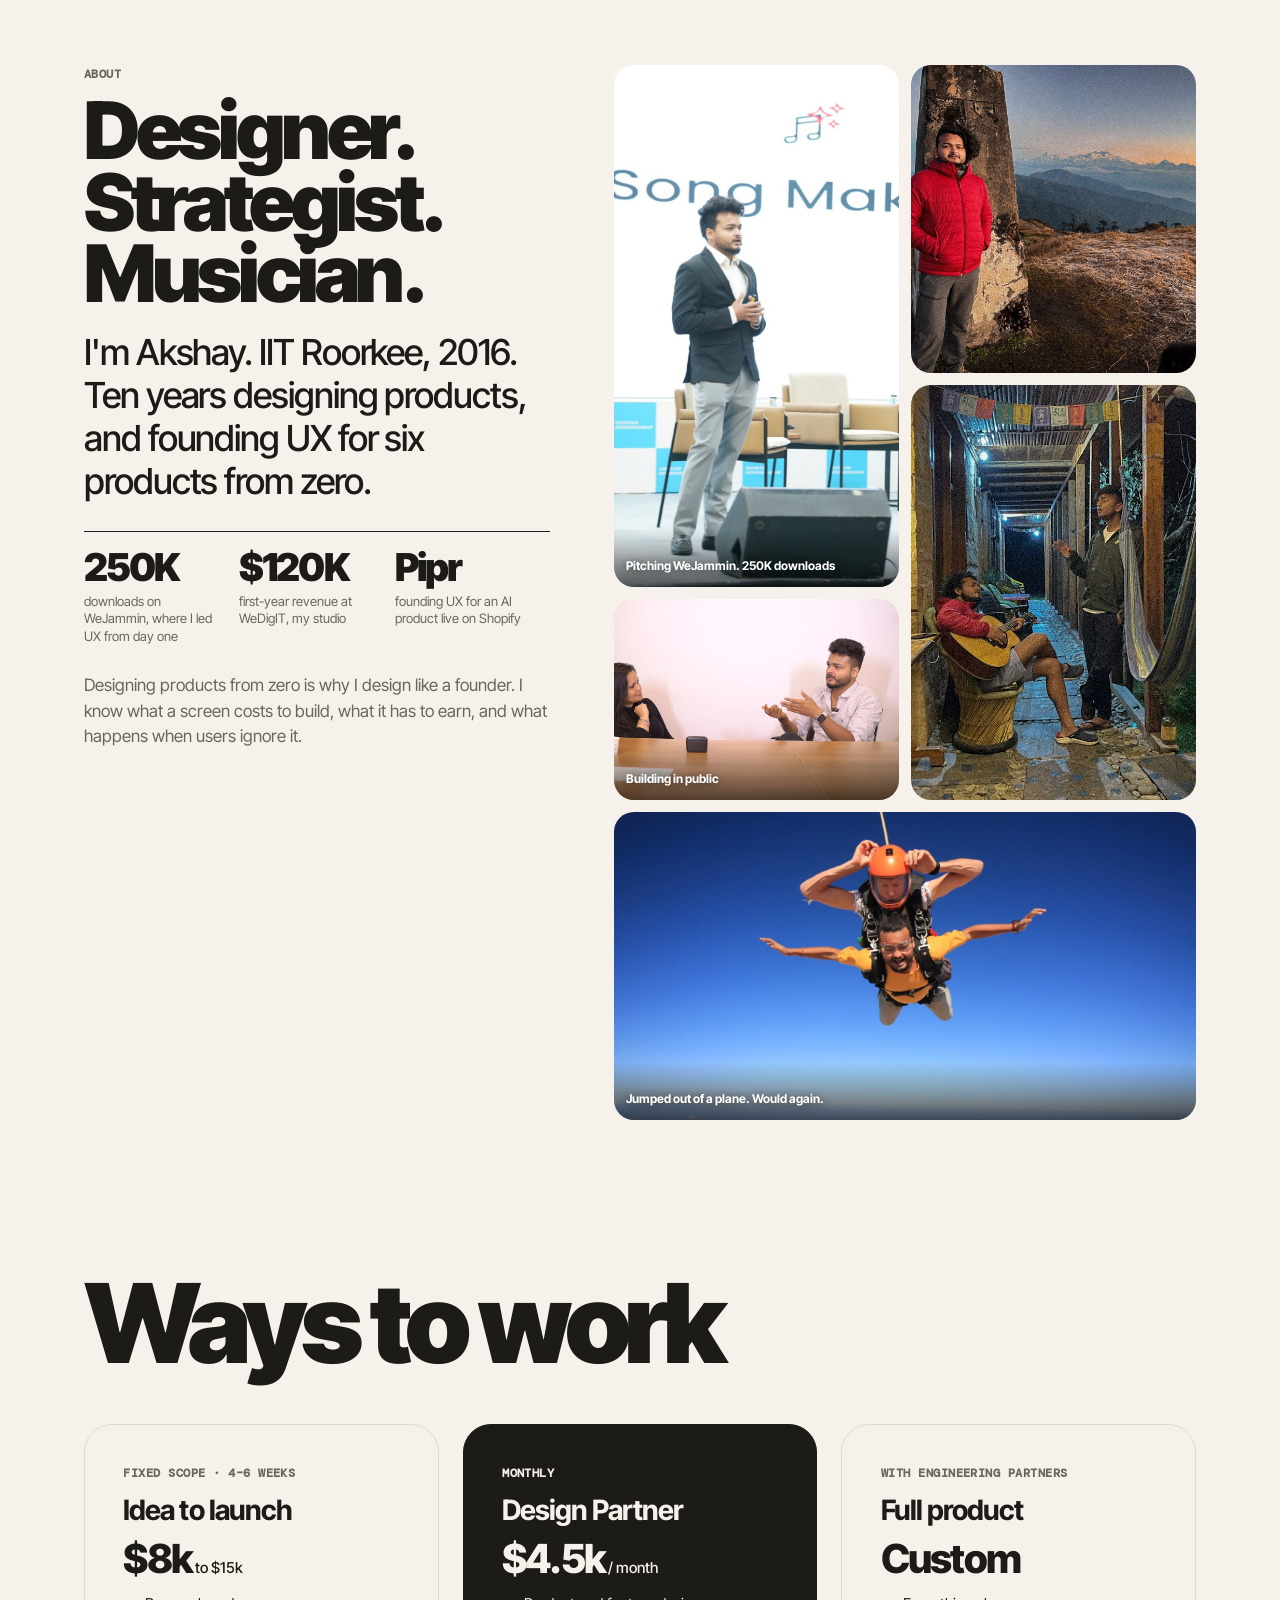
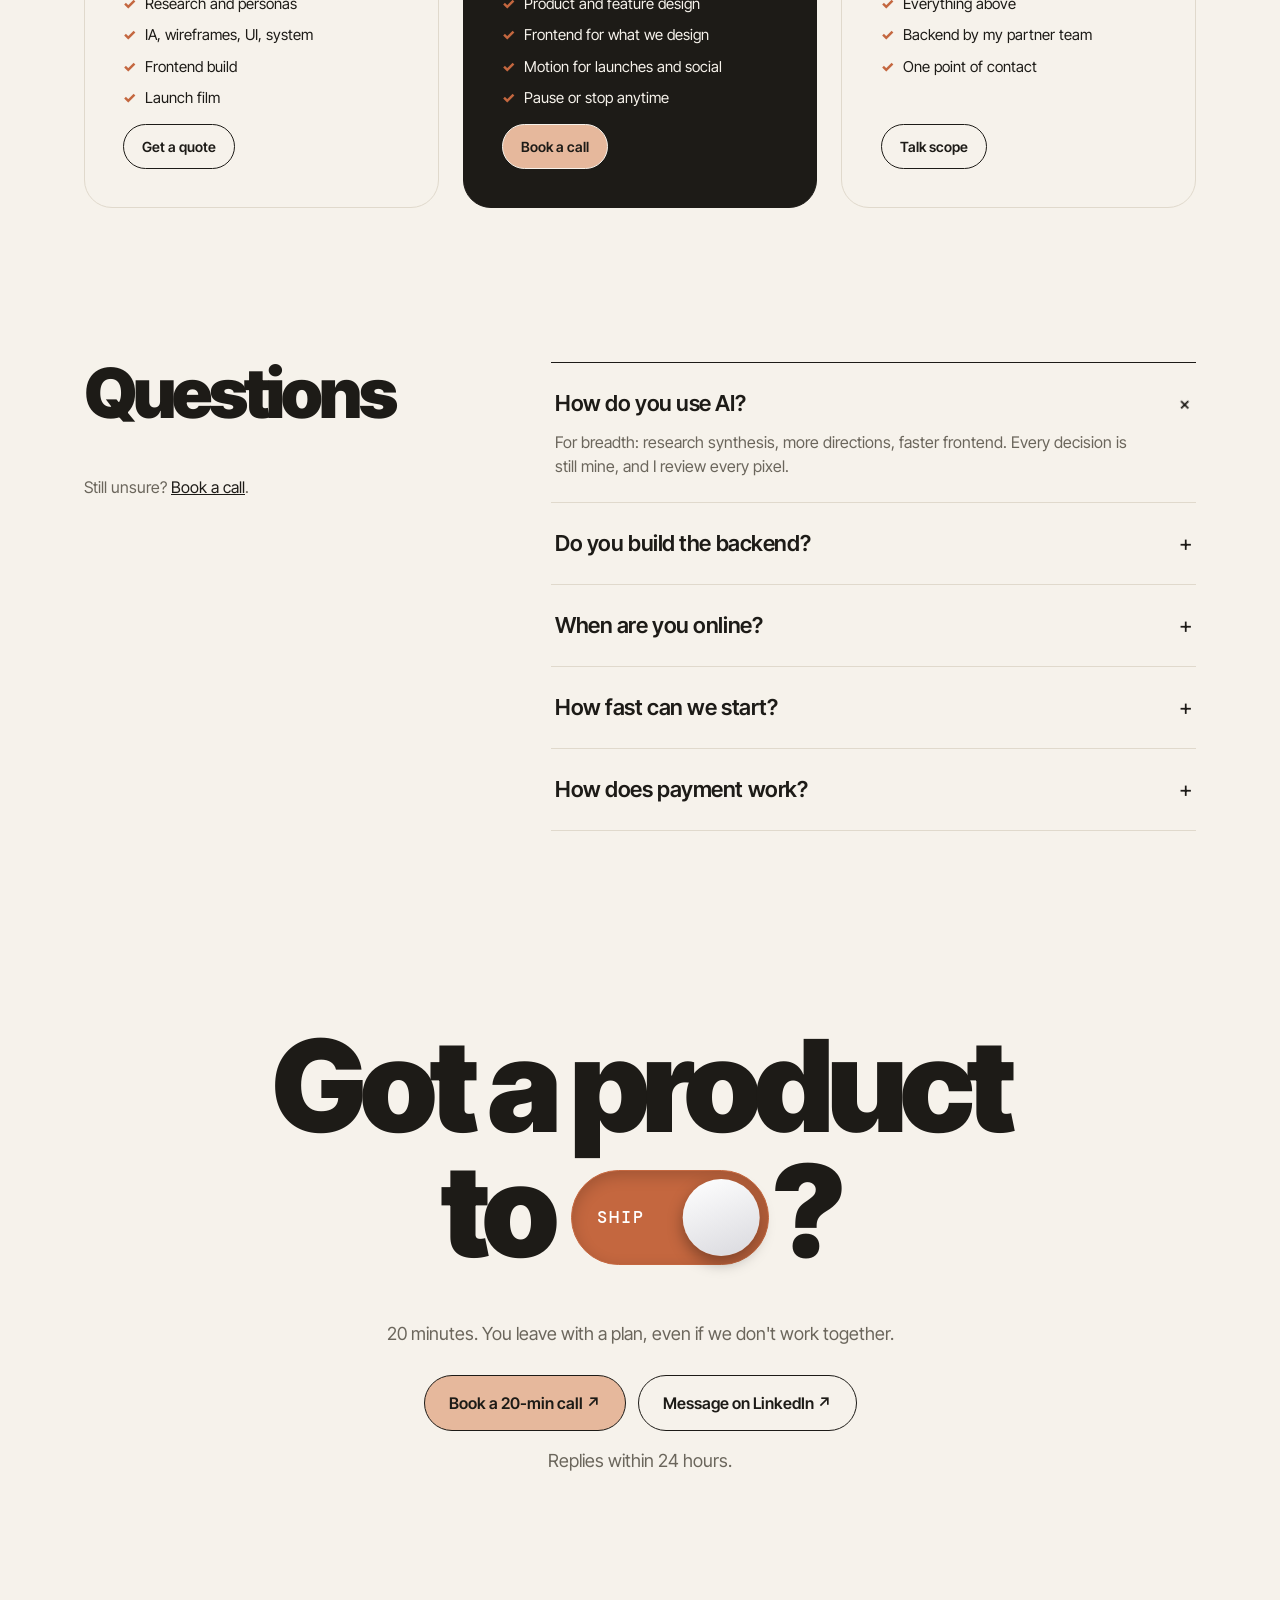
==== commit 111828b6: "Add Same AI, different brief section and page; reorder home for trust Co-Authored-By: Claude Opus 5." ====
--- a/index.html
+++ b/index.html
@@ -30,6 +30,32 @@
       <div class="meta"><div><small>06 · Client · Media · 2025</small><h3><b>Times of India.</b> Health, parenting, Gadgets Now and Defence HQ, redesigned for millions of daily readers.</h3><div class="tags"><span>Web</span><span>75 days</span></div></div><span class="btn">Case study →</span></div></a></div>
 </section>
 
+<section class="wrap" id="words">
+  <h2>In their<br>words</h2>
+  <div class="qpanel"><figure class="qt qbig"><blockquote>“I saw him work hard on one version, do 10-15 UTs over a weekend, and then rework it into a more refined version. He managed to abstract away so much complexity for the user that the final designs appear simple and obvious.”</blockquote><figcaption><img class="qa" src="img/r_ashutosh.jpg" alt="Ashutosh Singh" loading="lazy"><b>Ashutosh Singh</b><span>Product counterpart, Vidooly</span></figcaption></figure><span class="qmark" aria-hidden="true">“</span></div>
+  <div class="qgrid"><figure class="qt"><blockquote>“I was working on developing an insights dashboard and AK helped me to translate my visualizations into a design that matched our product. AK was able to translate my work into nice designs and it was a pleasure to work with in the process.”</blockquote><figcaption><img class="qa" src="img/r_martha.jpg" alt="Martha Curioni" loading="lazy"><b>Martha Curioni</b><span>Worked with Akshay on the same team</span></figcaption></figure><figure class="qt"><blockquote>“I&#x27;m amazed by Akshay&#x27;s ability to understand the products deeply and work on UX considering every scenario. One of the best UX guy we had for sure.”</blockquote><figcaption><img class="qa" src="img/r_nausherwan.jpg" alt="Nausherwan Shah" loading="lazy"><b>Nausherwan Shah</b><span>Managed Akshay</span></figcaption></figure><figure class="qt"><blockquote>“Despite a challenging environment, where the product was undergoing a massive evolution, [he] managed to deliver.”</blockquote><figcaption><img class="qa" src="img/r_vivek.jpg" alt="Vivek Banka" loading="lazy"><b>Vivek Banka</b><span>Co-founder, GoalTeller. Angel investor</span></figcaption></figure><figure class="qt"><blockquote>“Akshay&#x27;s problem solving skills and attention to detail is what makes him stand out from others.”</blockquote><figcaption><img class="qa" src="img/r_sumeet.jpg" alt="Sumeet Kumar" loading="lazy"><b>Sumeet Kumar</b><span>Managed Akshay</span></figcaption></figure></div>
+  <p class="note"><a href="https://www.linkedin.com/in/akheveria/details/recommendations/" target="_blank" rel="noopener">All recommendations on LinkedIn ↗</a></p>
+</section>
+
+<section class="wrap sa" id="same-ai">
+  <h2>Same AI.<br>Different brief.</h2>
+  <p class="sa-sub">Drag the line. Same content, same AI. The only change is who wrote the brief.</p>
+  <div class="sa-prompts"><div class="sa-p usual"><span class="sa-lab">Usual prompt</span><p class="sa-q">“Make me a beautiful portfolio, like that famous designer’s site.”</p><ul class="sa-miss"><li>Generic</li><li>No real proof</li><li>Risk of copying</li></ul></div><div class="sa-p brief"><span class="sa-lab">Designer’s brief</span><ol class="sa-b s">
+<li><b>Who</b><span>Founders hiring a senior designer</span></li>
+<li><b>Goal</b><span>One action: book a call</span></li>
+<li><b>Proof</b><span>Real screens and real numbers</span></li>
+<li><b>Checks</b><span>True facts, mobile first, nothing copied</span></li>
+</ol></div></div>
+  <div class="sa-sl" style="--p:50%"><img src="img/sa_ak_hero.jpg" alt="The same portfolio built from a designer's brief" loading="lazy"><div class="sa-rt"><span class="sa-tag r">Designer's brief</span></div><div class="sa-top"><img src="img/sa_rk_hero.jpg" alt="The same portfolio built from the usual prompt" loading="lazy"><span class="sa-tag l">Usual prompt</span></div><i class="sa-h" aria-hidden="true"></i><input type="range" min="0" max="100" value="50" aria-label="Drag to compare the two versions"></div>
+  <div class="sa-more"><a class="btn ghost" href="same-ai.html">See what a designer catches →</a></div>
+  <div class="sa-cta"><div><span class="sa-lab">Free redline</span><h3>Built yours with AI?</h3><p>Send me the link. Within 48 hours I’ll send back a redlined screenshot with the five changes that matter most. No call needed.</p></div><div class="sa-act"><a class="btn" href="https://www.linkedin.com/in/akheveria/" target="_blank" rel="noopener">Send it on LinkedIn ↗</a><a class="btn ghost" href="https://cal.com/akshay-kheveria-bcy8pf/design-call" target="_blank" rel="noopener">Or book 20 minutes</a></div></div>
+</section><script>(()=>{const R=matchMedia('(prefers-reduced-motion: reduce)').matches;document.documentElement.classList.add('sa-js');
+document.querySelectorAll('.sa-sl').forEach(sl=>{const inp=sl.querySelector('input');let touched=false;const set=v=>{sl.style.setProperty('--p',v+'%');inp.value=v};
+inp.addEventListener('input',()=>{touched=true;set(+inp.value)});inp.addEventListener('pointerdown',()=>touched=true);
+if(R)return;set(94);let done=false;new IntersectionObserver((es,o)=>{if(!es[0].isIntersecting||done)return;done=true;o.disconnect();const t0=performance.now(),D=1700;const f=n=>{if(touched)return;const k=Math.min(1,(n-t0)/D),e=k<.5?4*k*k*k:1-Math.pow(-2*k+2,3)/2;set(Math.round((94-44*e)*10)/10);if(k<1)requestAnimationFrame(f)};setTimeout(()=>requestAnimationFrame(f),350)},{threshold:.45}).observe(sl)});
+if(R){document.querySelectorAll('.sa').forEach(x=>x.classList.add('in'));return}
+const io=new IntersectionObserver(es=>es.forEach(x=>{if(x.isIntersecting){x.target.classList.add('in');io.unobserve(x.target)}}),{threshold:.12});document.querySelectorAll('.sa').forEach(x=>io.observe(x))})()</script>
+
 <section class="wrap" id="depth">
   <h2>Depth, at<br>AI speed.</h2>
   <p class="lede2">AI doesn't make my work thinner. It buys time to go deeper: more research, more directions, real code.</p>
@@ -38,6 +64,16 @@
     <div class="d2"><span class="n">02</span><h4>Five directions, not one</h4><p>I explore more before committing, so the final call is a real choice.</p><div class="dv sw"><i style="--c:#e4d0a8"></i><i style="--c:#c96f4a"></i><i style="--c:#7d8f73"></i><i style="--c:#5b6b78"></i><i style="--c:#1d1b17" class="pick"></i></div><small>Quid: 5 moodboards. GoalTeller: redesigned in a week.</small></div>
     <div class="d3"><span class="n">03</span><h4>Every state, every edge</h4><p>Designed, not discovered later.</p><div class="dv st"><i>Empty</i><i>Loading</i><i>Error</i><i>Offline</i><i>Limit hit</i><i>Breach</i><i>Success</i></div><small>Quid: 8 modules mapped to every state.</small></div>
     <div class="d4"><span class="n">04</span><h4>Design that ships itself</h4><p>I build the frontend and the launch film. Nothing lost in handoff.</p><div class="dv code"><span>&lt;Inbox grouped /&gt;</span><span class="cur">▍</span></div><small>Pipr: product, site and films from one desk.</small></div>
+  </div>
+</section>
+
+<section class="wrap" id="process">
+  <h2>How I work</h2>
+  <div class="flow tl" id="tl"><span class="tlbar"><span></span></span>
+    <div><div class="n">01</div><h4>Research</h4><p>Users, data, competitors. Personas and problems you can act on.</p></div>
+    <div><div class="n">02</div><h4>Direction</h4><p>Moodboards, IA and wireframes. Many directions, one decision.</p></div>
+    <div><div class="n">03</div><h4>Design and build</h4><p>UI, a design system and a production frontend.</p></div>
+    <div><div class="n">04</div><h4>Launch</h4><p>Launch film, product motion and the website.</p></div>
   </div>
 </section>
 
@@ -61,23 +97,6 @@
       <figure class="a4"><img src="img/me_talk.jpg" alt="Akshay in a conversation on camera" loading="lazy"><figcaption>Building in public</figcaption></figure>
       <figure class="a5"><img src="img/me_sky.jpg" alt="Akshay skydiving in tandem" loading="lazy"><figcaption>Jumped out of a plane. Would again.</figcaption></figure>
     </div>
-  </div>
-</section>
-
-<section class="wrap" id="words">
-  <h2>In their<br>words</h2>
-  <div class="qpanel"><figure class="qt qbig"><blockquote>“I saw him work hard on one version, do 10-15 UTs over a weekend, and then rework it into a more refined version. He managed to abstract away so much complexity for the user that the final designs appear simple and obvious.”</blockquote><figcaption><img class="qa" src="img/r_ashutosh.jpg" alt="Ashutosh Singh" loading="lazy"><b>Ashutosh Singh</b><span>Product counterpart, Vidooly</span></figcaption></figure><span class="qmark" aria-hidden="true">“</span></div>
-  <div class="qgrid"><figure class="qt"><blockquote>“I was working on developing an insights dashboard and AK helped me to translate my visualizations into a design that matched our product. AK was able to translate my work into nice designs and it was a pleasure to work with in the process.”</blockquote><figcaption><img class="qa" src="img/r_martha.jpg" alt="Martha Curioni" loading="lazy"><b>Martha Curioni</b><span>Worked with Akshay on the same team</span></figcaption></figure><figure class="qt"><blockquote>“I&#x27;m amazed by Akshay&#x27;s ability to understand the products deeply and work on UX considering every scenario. One of the best UX guy we had for sure.”</blockquote><figcaption><img class="qa" src="img/r_nausherwan.jpg" alt="Nausherwan Shah" loading="lazy"><b>Nausherwan Shah</b><span>Managed Akshay</span></figcaption></figure><figure class="qt"><blockquote>“Despite a challenging environment, where the product was undergoing a massive evolution, [he] managed to deliver.”</blockquote><figcaption><img class="qa" src="img/r_vivek.jpg" alt="Vivek Banka" loading="lazy"><b>Vivek Banka</b><span>Co-founder, GoalTeller. Angel investor</span></figcaption></figure><figure class="qt"><blockquote>“Akshay&#x27;s problem solving skills and attention to detail is what makes him stand out from others.”</blockquote><figcaption><img class="qa" src="img/r_sumeet.jpg" alt="Sumeet Kumar" loading="lazy"><b>Sumeet Kumar</b><span>Managed Akshay</span></figcaption></figure></div>
-  <p class="note"><a href="https://www.linkedin.com/in/akheveria/details/recommendations/" target="_blank" rel="noopener">All recommendations on LinkedIn ↗</a></p>
-</section>
-
-<section class="wrap" id="process">
-  <h2>How I work</h2>
-  <div class="flow tl" id="tl"><span class="tlbar"><span></span></span>
-    <div><div class="n">01</div><h4>Research</h4><p>Users, data, competitors. Personas and problems you can act on.</p></div>
-    <div><div class="n">02</div><h4>Direction</h4><p>Moodboards, IA and wireframes. Many directions, one decision.</p></div>
-    <div><div class="n">03</div><h4>Design and build</h4><p>UI, a design system and a production frontend.</p></div>
-    <div><div class="n">04</div><h4>Launch</h4><p>Launch film, product motion and the website.</p></div>
   </div>
 </section>
 
--- a/site.css
+++ b/site.css
@@ -619,3 +619,81 @@
 /* v20 hero dot field */
 .hero{isolation:isolate}
 .hdots{position:absolute;inset:0;width:100%;height:100%;z-index:-1;pointer-events:none;-webkit-mask-image:radial-gradient(ellipse 90% 85% at 50% 45%,#000 55%,transparent 100%);mask-image:radial-gradient(ellipse 90% 85% at 50% 45%,#000 55%,transparent 100%)}
+
+/* same AI, two briefs */
+.sa .lede2{max-width:34ch}
+.sa-prompts{display:grid;grid-template-columns:minmax(0,1fr) minmax(0,1.25fr);gap:16px;margin-bottom:28px}
+.sa-p{border:1px solid var(--line);border-radius:24px;padding:clamp(22px,3vw,34px);background:var(--card);display:flex;flex-direction:column;gap:16px}
+.sa-lab{font-size:12px;font-weight:700;letter-spacing:.08em;text-transform:uppercase;color:var(--mute)}
+.sa-p.brief{border-color:color-mix(in srgb,var(--acc) 45%,var(--line))}
+.sa-p.brief .sa-lab{color:var(--acc)}
+.sa-q{font-size:clamp(20px,2.2vw,26px);line-height:1.3;letter-spacing:-.02em;margin:0;font-weight:500}
+.sa-miss{list-style:none;margin:auto 0 0;padding:16px 0 0;border-top:1px dashed var(--line);display:flex;flex-wrap:wrap;gap:8px}
+.sa-miss li{font-size:13px;font-weight:600;color:#c2413a;background:color-mix(in srgb,#e5484d 9%,transparent);border-radius:99px;padding:5px 11px}
+.sa-b{margin:0;padding:0;list-style:none;display:grid;gap:12px;counter-reset:b}
+.sa-b li{display:grid;grid-template-columns:28px 76px 1fr;gap:10px;align-items:baseline;font-size:15px;color:var(--mute);counter-increment:b}
+.sa-b li::before{content:counter(b,decimal-leading-zero);font-family:ui-monospace,monospace;font-size:12px;color:var(--acc)}
+.sa-b b{color:var(--ink);font-size:15px}
+.sa-sl{position:relative;border-radius:22px;overflow:hidden;border:1px solid var(--line);aspect-ratio:16/10;background:var(--card);user-select:none}
+.sa-sl img{position:absolute;inset:0;width:100%;height:100%;object-fit:cover;object-position:top;display:block}
+.sa-top{position:absolute;inset:0;clip-path:inset(0 calc(100% - var(--p)) 0 0)}
+.sa-h{position:absolute;top:0;bottom:0;left:var(--p);width:2px;background:var(--ink);transform:translateX(-1px);pointer-events:none}
+.sa-h::after{content:"↔";position:absolute;top:50%;left:50%;transform:translate(-50%,-50%);width:44px;height:44px;border-radius:50%;background:var(--ink);color:var(--bg);display:grid;place-items:center;font-size:18px;box-shadow:0 8px 24px -8px rgba(0,0,0,.4)}
+.sa-sl input{position:absolute;inset:0;width:100%;height:100%;opacity:0;cursor:ew-resize;margin:0}
+.sa-tag{position:absolute;top:14px;font-size:12px;font-weight:700;letter-spacing:.06em;text-transform:uppercase;background:var(--ink);color:var(--bg);padding:6px 11px;border-radius:99px;pointer-events:none}
+.sa-tag.l{left:14px}.sa-tag.r{right:14px;background:var(--clay);color:#16130f}
+.sa-more{margin:22px 0 0;display:flex;justify-content:center}
+.sa-cta{margin-top:clamp(32px,4vw,56px);border-radius:28px;background:var(--ink);color:var(--bg);padding:clamp(26px,4vw,48px);display:flex;justify-content:space-between;align-items:flex-end;gap:24px;flex-wrap:wrap}
+.sa-cta .sa-lab{color:var(--clay)}
+.sa-cta h3{font-size:clamp(30px,4vw,52px);letter-spacing:-.04em;line-height:1;margin:10px 0 12px}
+.sa-cta p{margin:0;max-width:46ch;opacity:.75}
+.sa-act{display:flex;gap:10px;flex-wrap:wrap}
+.sa-cta .btn{background:var(--clay);color:#16130f}
+.sa-cta .btn.ghost{background:transparent;color:var(--bg)!important;border:1px solid color-mix(in srgb,var(--bg) 40%,transparent)}
+.sa-h2{font-size:clamp(28px,3.4vw,44px);letter-spacing:-.04em;margin:0 0 20px}
+.sa-note{color:var(--mute);margin:-8px 0 22px;max-width:60ch}
+.sa-red{display:grid;grid-template-columns:minmax(0,1.6fr) minmax(0,1fr);gap:clamp(18px,3vw,40px);align-items:start;margin-bottom:clamp(28px,4vw,48px)}
+.sa-shot{position:relative;margin:0;border-radius:18px;overflow:hidden;border:1px solid var(--line)}
+.sa-shot img{width:100%;display:block}
+.rl{position:absolute;transform:translate(-50%,-50%);width:30px;height:30px;border-radius:50%;background:#e5484d;color:#fff;font:700 14px/30px ui-monospace,monospace;text-align:center;font-style:normal;box-shadow:0 0 0 4px color-mix(in srgb,#e5484d 28%,transparent)}
+.sa-notes{margin:0;padding:0;list-style:none;display:grid;gap:18px}
+.sa-notes li{display:flex;gap:12px;color:var(--mute);font-size:15px}.sa-notes li::before{flex:none}
+.sa-notes li b{display:block;color:var(--ink);font-size:17px;margin-bottom:3px}
+.sa-notes li::before{content:attr(data-n);width:26px;height:26px;border-radius:50%;background:#e5484d;color:#fff;font:700 12px/26px ui-monospace,monospace;text-align:center}
+.sa-ph{display:grid;grid-template-columns:repeat(2,minmax(0,280px));justify-content:center;gap:clamp(18px,4vw,56px)}
+.sa-ph figure{margin:0}.sa-ph img{width:100%;display:block;border-radius:26px;border:1px solid var(--line);box-shadow:0 24px 50px -28px rgba(0,0,0,.4)}
+.sa-ph figcaption{text-align:center;font-size:13px;font-weight:600;color:var(--mute);margin-top:12px}
+.sa-costs,.sa-how{display:grid;grid-template-columns:repeat(4,minmax(0,1fr));gap:16px}
+.sa-costs>div,.sa-how>div{border:1px solid var(--line);border-radius:22px;padding:24px 22px;background:var(--card)}
+.sa-n{font-family:"Doto",ui-monospace,monospace;font-weight:900;font-size:34px;color:#e5484d;line-height:1}
+.sa-costs h4{font-size:20px;letter-spacing:-.03em;line-height:1.15;margin:12px 0 8px}
+.sa-costs p,.sa-how p{margin:0;color:var(--mute);font-size:15px}
+.sa-how b{display:block;font-size:20px;letter-spacing:-.03em;margin-bottom:8px}
+.sa-offer{border:1px solid color-mix(in srgb,var(--acc) 45%,var(--line));border-radius:28px;padding:clamp(24px,4vw,44px);display:flex;justify-content:space-between;align-items:flex-end;gap:24px;flex-wrap:wrap;background:var(--card)}
+.sa-offer .sa-lab{color:var(--acc)}
+.sa-offer h3{font-size:clamp(28px,3.6vw,46px);letter-spacing:-.04em;margin:8px 0 10px;line-height:1}
+.sa-offer p{margin:0;max-width:56ch;color:var(--mute)}
+@media(max-width:900px){.sa-prompts,.sa-red{grid-template-columns:1fr}.sa-costs,.sa-how{grid-template-columns:repeat(2,minmax(0,1fr))}}
+@media(max-width:560px){.sa-costs,.sa-how{grid-template-columns:1fr}.sa-b li{display:block}.sa-b li::before{margin-right:8px}.sa-b li b{margin-right:6px}.sa-sl{aspect-ratio:4/3}.rl{width:24px;height:24px;font-size:12px;line-height:24px}}
+/* v21 same-ai polish + motion */
+.sa-rt{position:absolute;inset:0;clip-path:inset(0 0 0 var(--p));pointer-events:none}
+.sa-top{pointer-events:none}
+.sa-sub{font-size:clamp(18px,2vw,22px);color:var(--mute);max-width:40ch;margin:14px 0 clamp(28px,4vw,44px);line-height:1.4}
+.sa-b.s li{grid-template-columns:28px 70px 1fr;font-size:16px}
+.sa-b.s li b{font-size:16px}
+.sa-p.usual .sa-q{font-size:clamp(22px,2.6vw,30px)}
+.sa-tag{transition:opacity .2s}
+@media(max-width:560px){.sa-b.s li{display:grid;grid-template-columns:24px 58px 1fr}}
+.sa-js .sa:not(.in) .sa-p,.sa-js .sa:not(.in) .sa-sl,.sa-js .sa:not(.in) .sa-cta,.sa-js .sa:not(.in) .sa-red,.sa-js .sa:not(.in) .sa-costs>div,.sa-js .sa:not(.in) .sa-how>div{opacity:0;transform:translateY(28px)}
+.sa .sa-p,.sa .sa-sl,.sa .sa-cta,.sa .sa-red,.sa .sa-costs>div,.sa .sa-how>div{transition:opacity .7s ease,transform .8s cubic-bezier(.2,.8,.2,1)}
+.sa .sa-p.brief{transition-delay:.12s}.sa .sa-sl{transition-delay:.22s}.sa .sa-cta{transition-delay:.3s}
+.sa .sa-costs>div:nth-child(2),.sa .sa-how>div:nth-child(2){transition-delay:.08s}.sa .sa-costs>div:nth-child(3),.sa .sa-how>div:nth-child(3){transition-delay:.16s}.sa .sa-costs>div:nth-child(4),.sa .sa-how>div:nth-child(4){transition-delay:.24s}
+.sa-js .sa:not(.in) .sa-miss li,.sa-js .sa:not(.in) .sa-b li{opacity:0;transform:translateX(-10px)}
+.sa .sa-miss li,.sa .sa-b li{transition:opacity .5s ease,transform .5s ease}
+.sa .sa-miss li:nth-child(1){transition-delay:.55s}.sa .sa-miss li:nth-child(2){transition-delay:.7s}.sa .sa-miss li:nth-child(3){transition-delay:.85s}.sa .sa-miss li:nth-child(4){transition-delay:1s}
+.sa .sa-b li:nth-child(1){transition-delay:.4s}.sa .sa-b li:nth-child(2){transition-delay:.52s}.sa .sa-b li:nth-child(3){transition-delay:.64s}.sa .sa-b li:nth-child(4){transition-delay:.76s}.sa .sa-b li:nth-child(5){transition-delay:.88s}.sa .sa-b li:nth-child(6){transition-delay:1s}
+.sa.in .sa-h::after{animation:sanudge 1.2s ease 2.3s 2}
+@keyframes sanudge{0%,100%{transform:translate(-50%,-50%)}50%{transform:translate(-50%,-50%) scale(1.12)}}
+@media(prefers-reduced-motion:reduce){.sa *{transition:none!important;animation:none!important}}
+.sa-tag{top:auto;bottom:14px}
+@media(max-width:560px){.sa-sl{aspect-ratio:16/10}.sa-tag{font-size:9.5px;padding:4px 8px;bottom:8px}.sa-tag.l{left:8px}.sa-tag.r{right:8px}.sa-h::after{width:34px;height:34px;font-size:15px}}
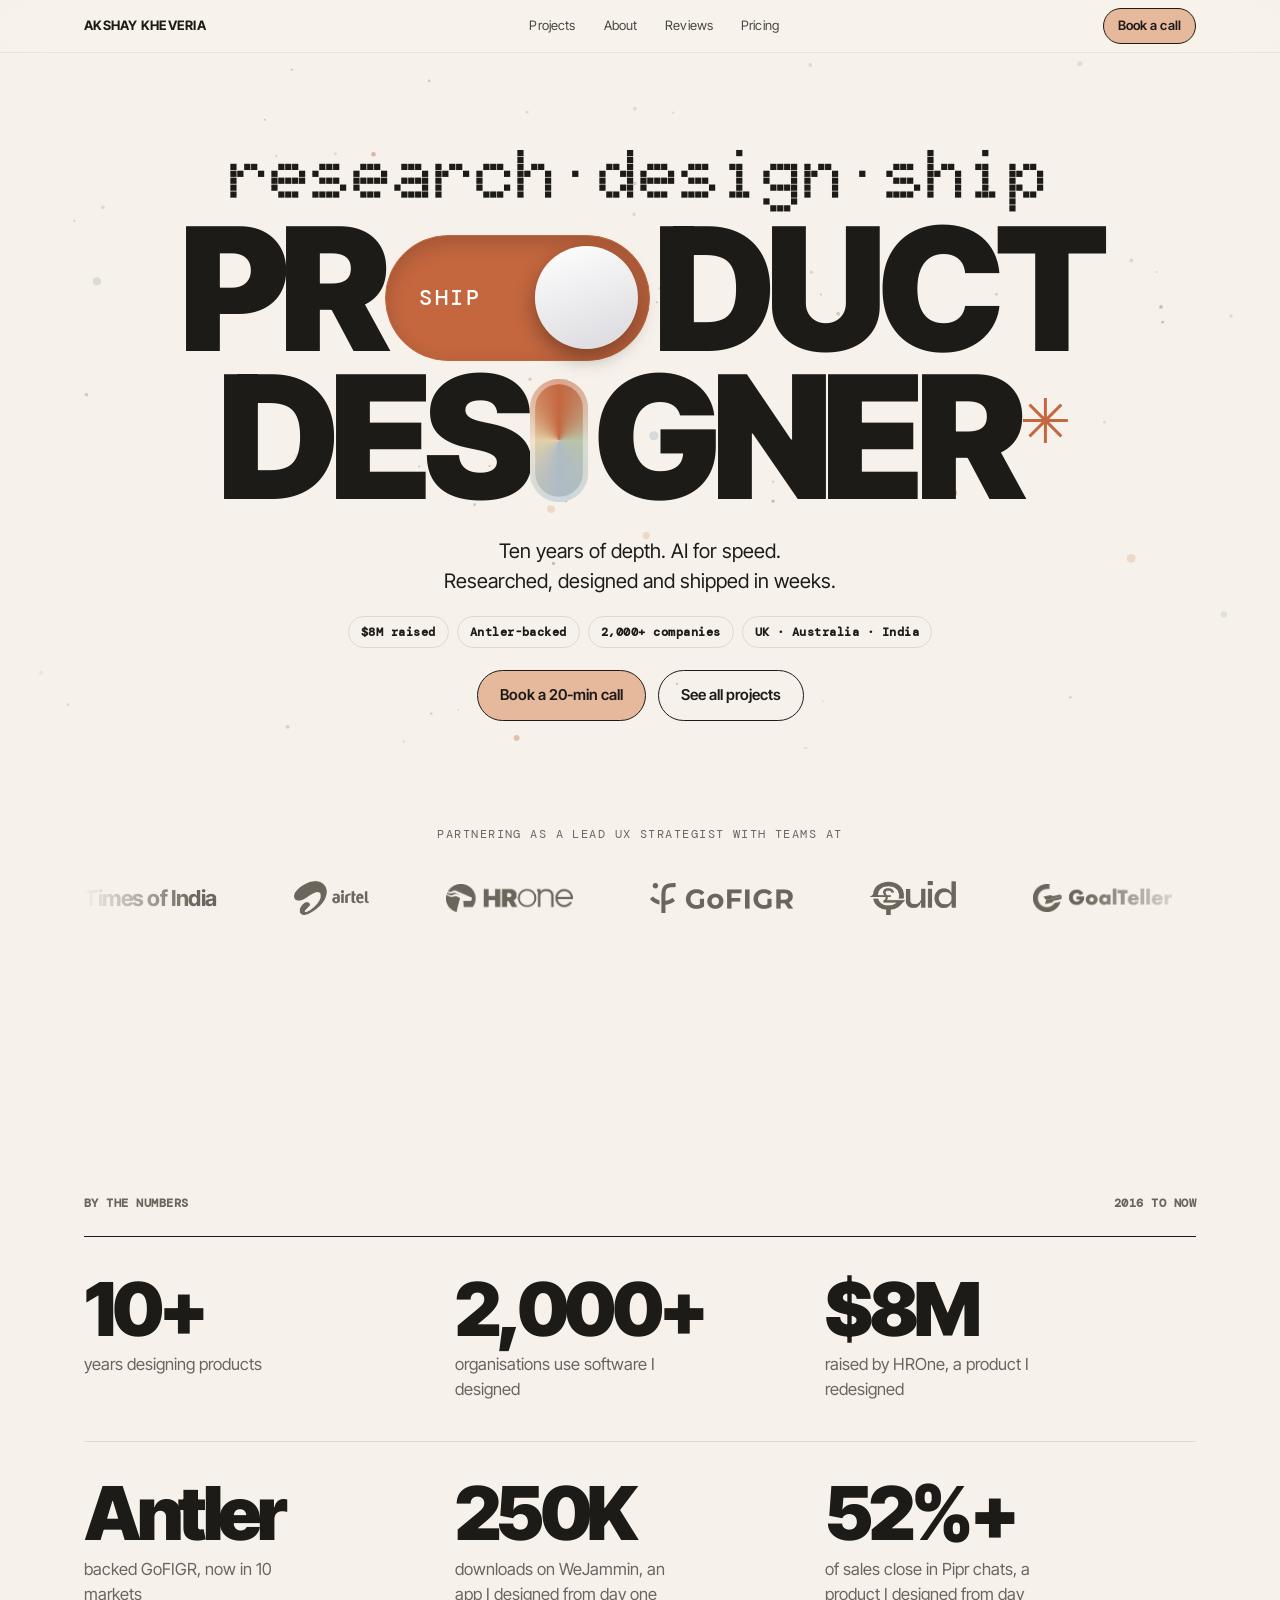
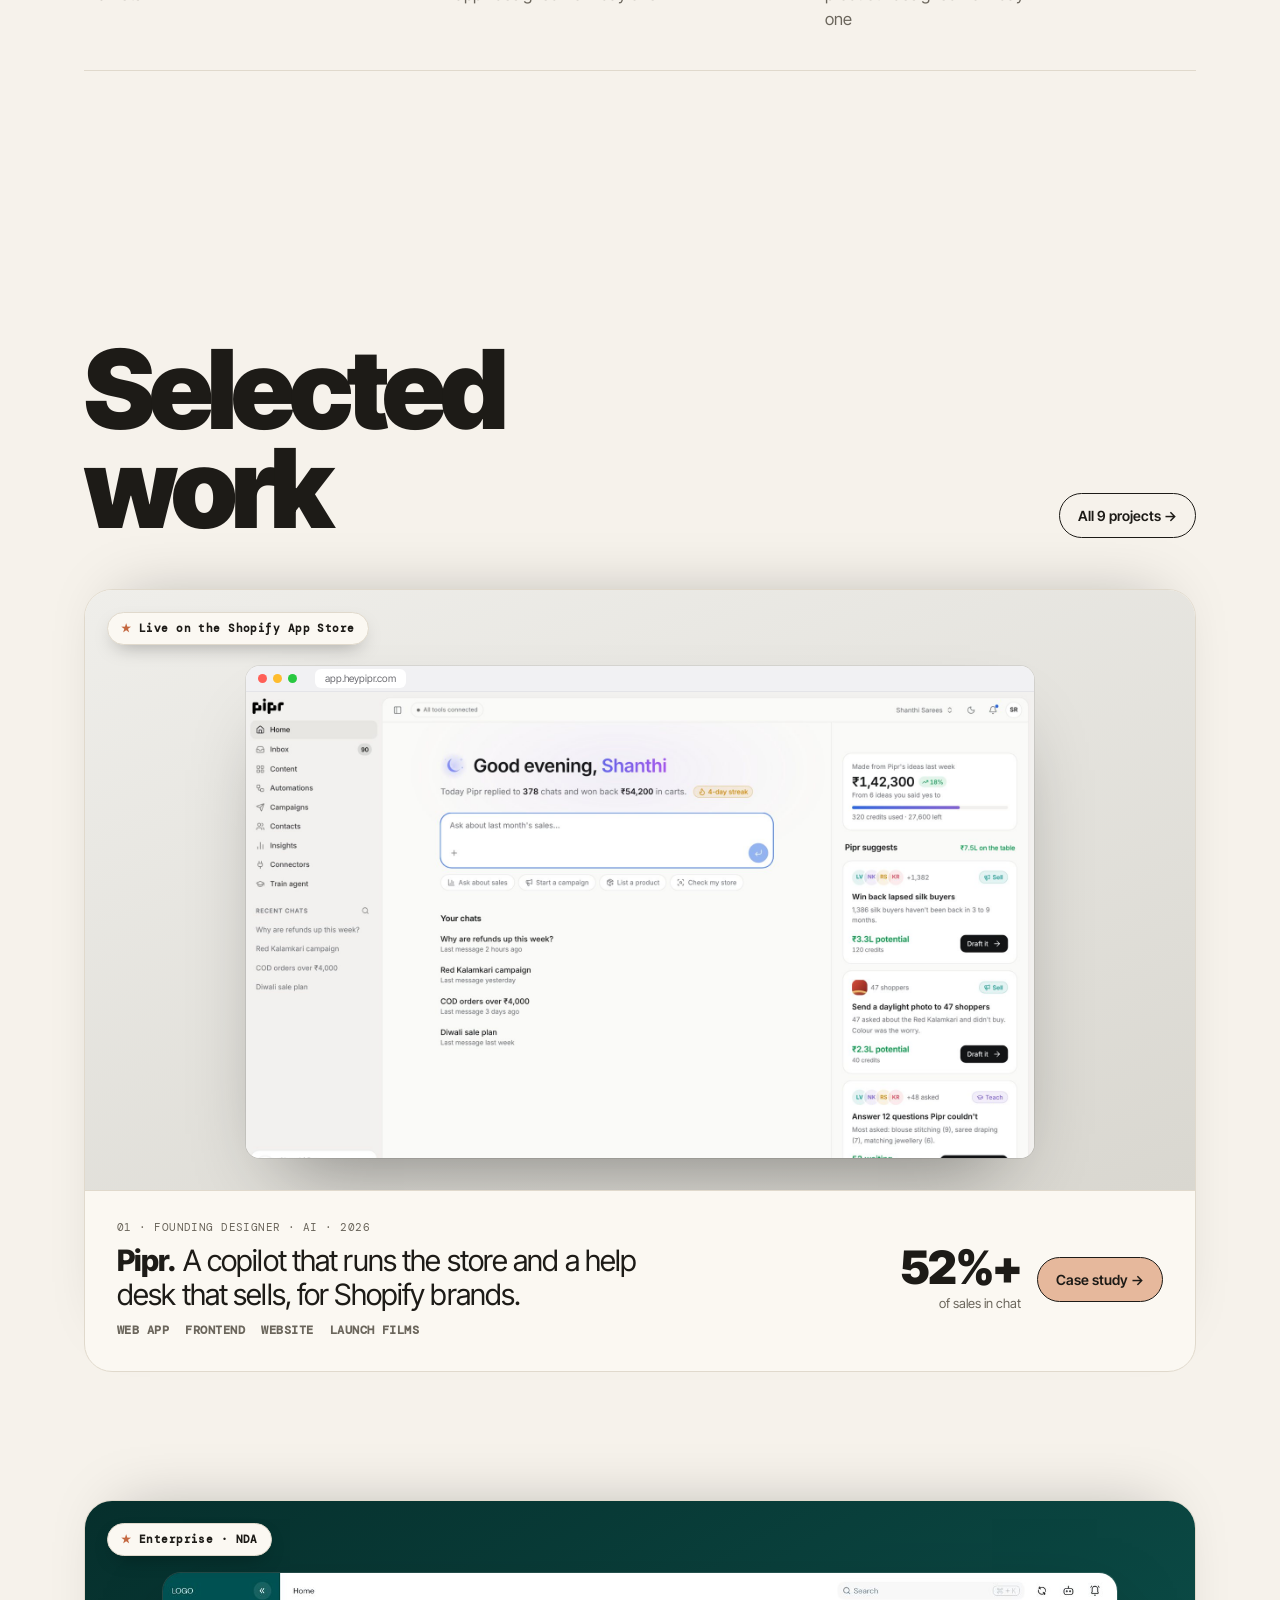
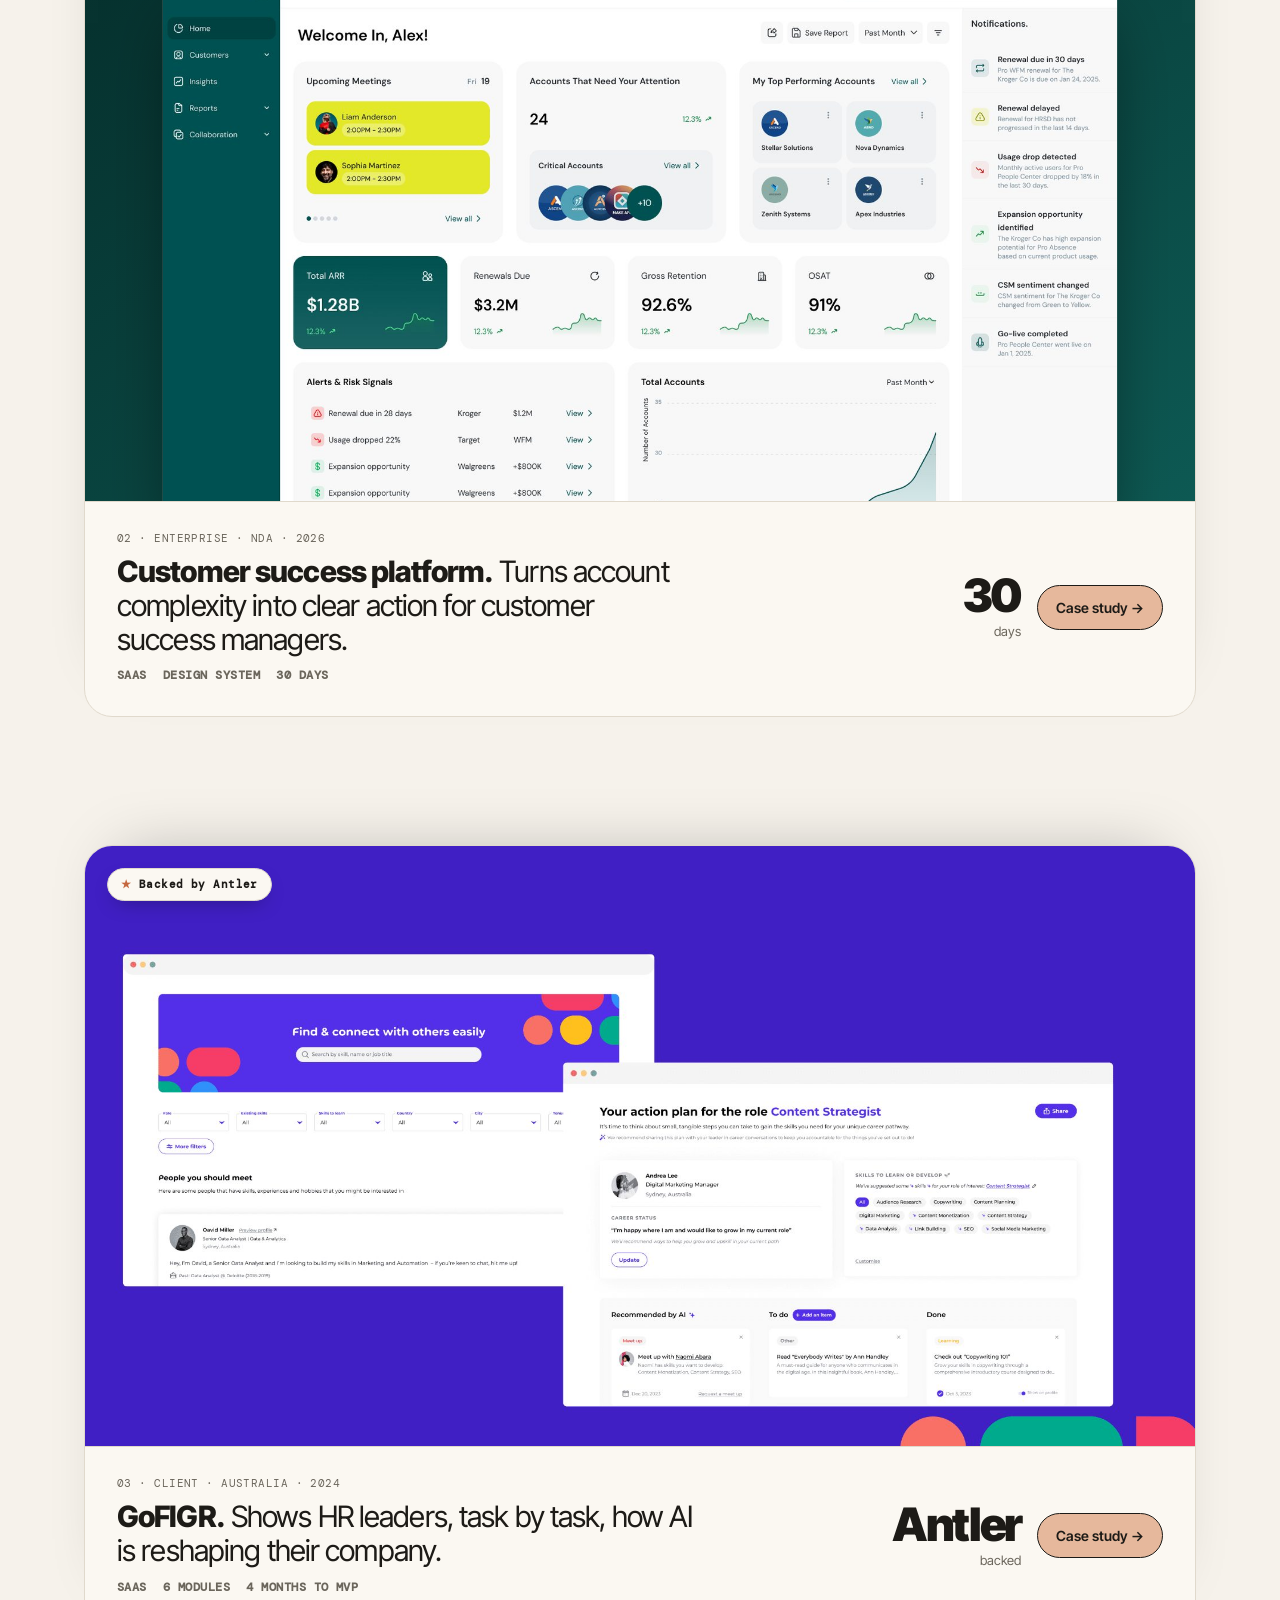
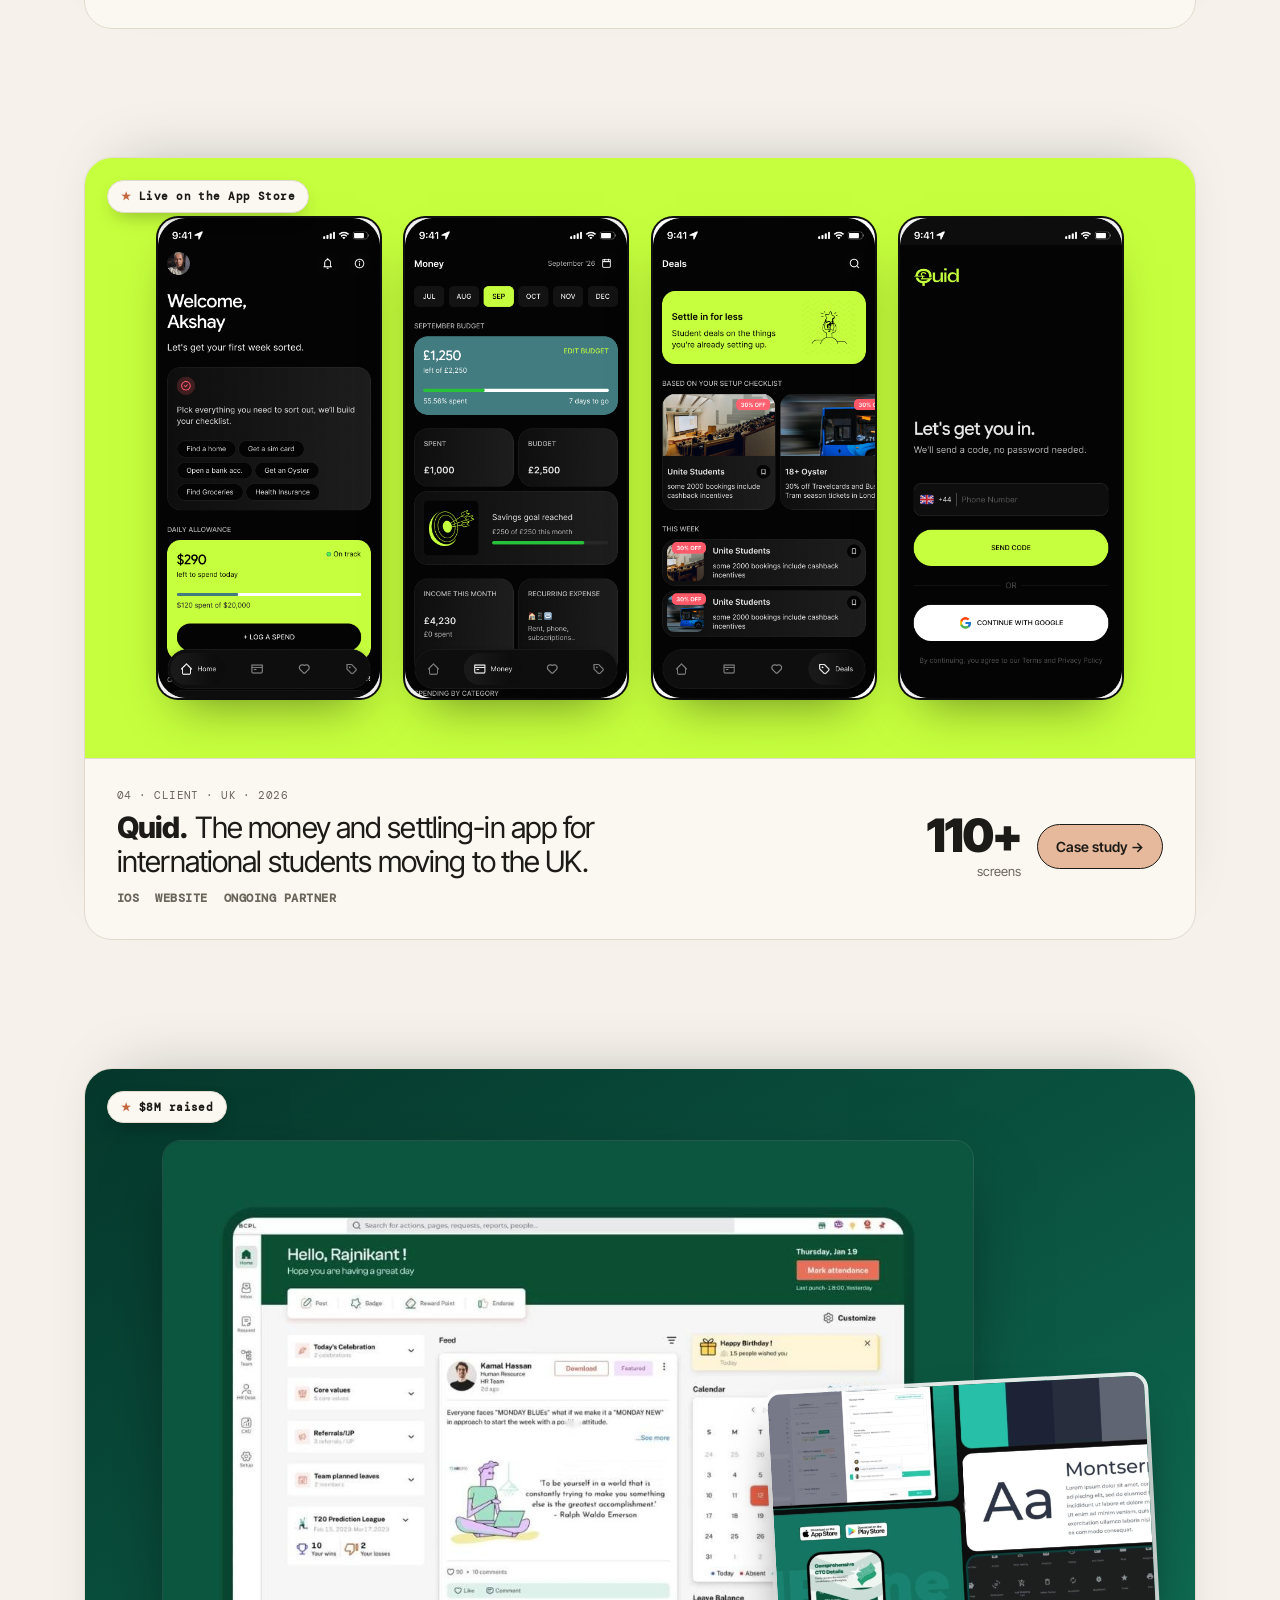
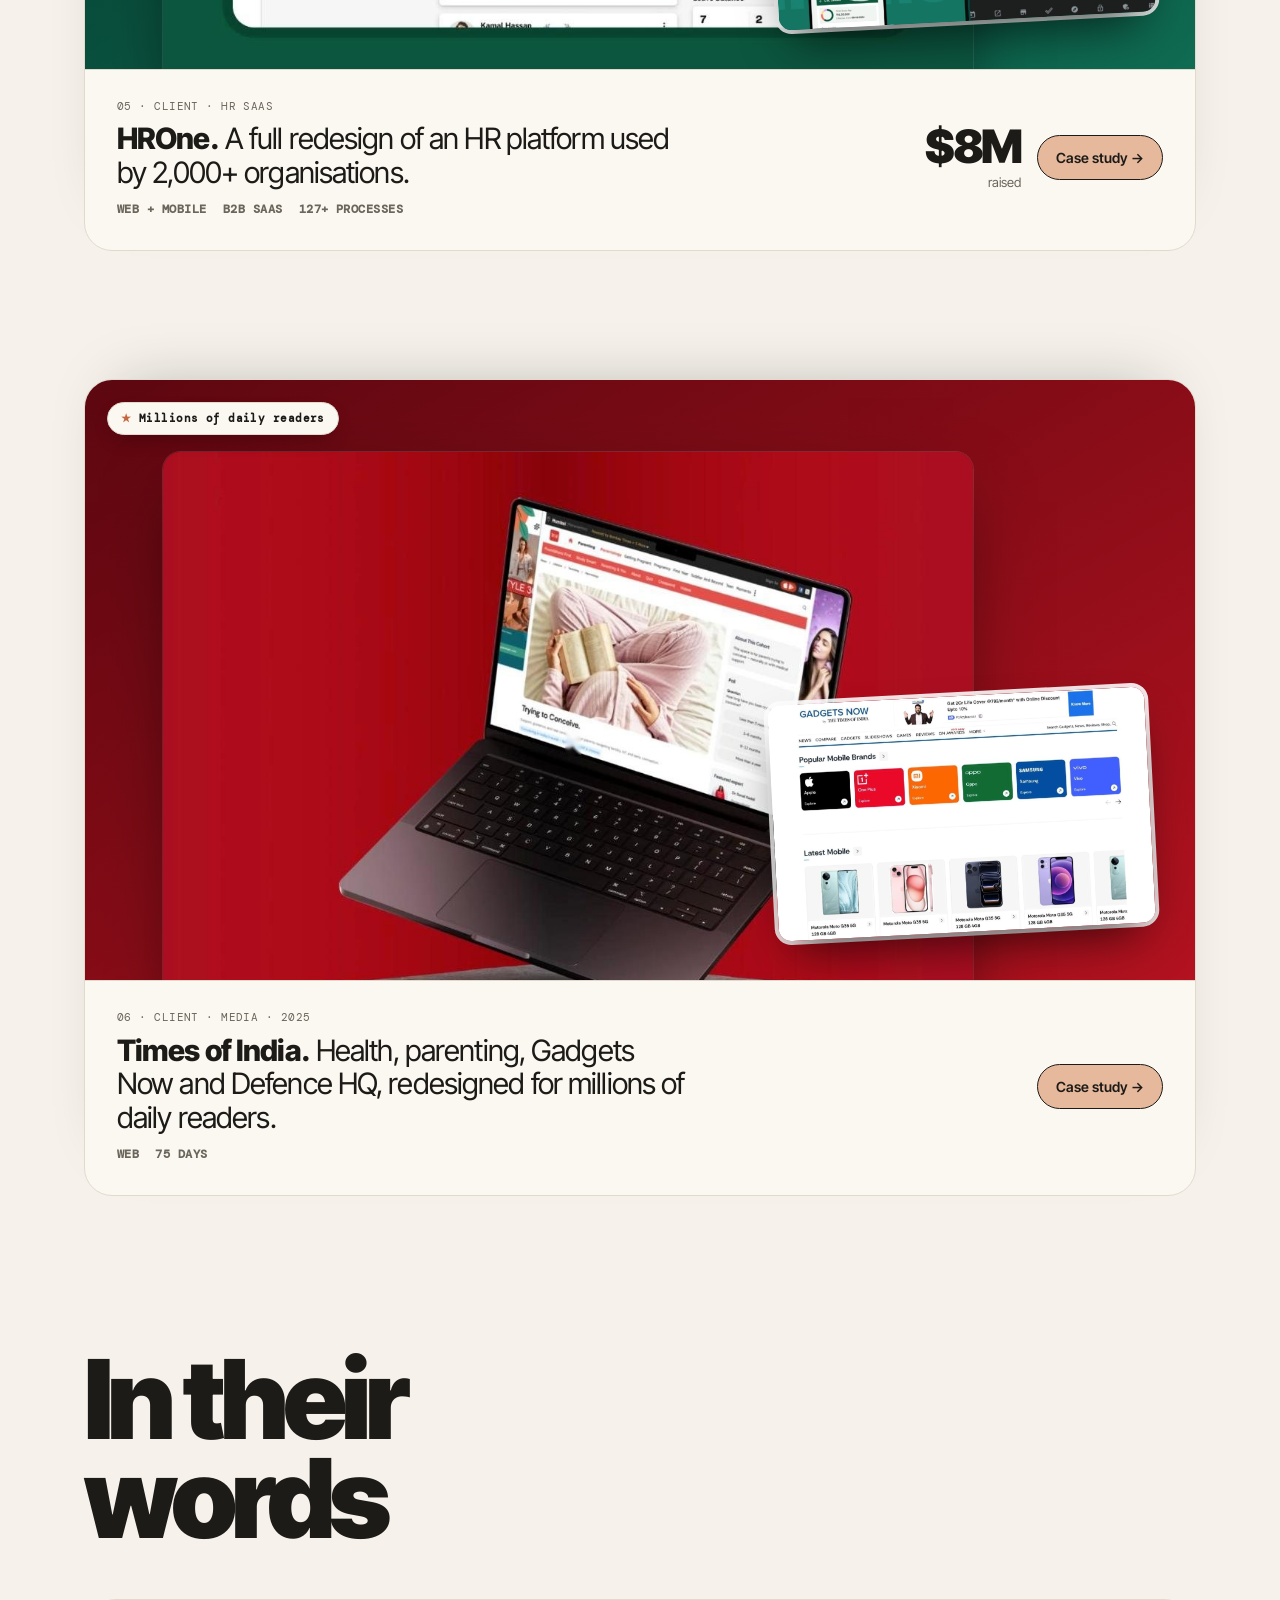
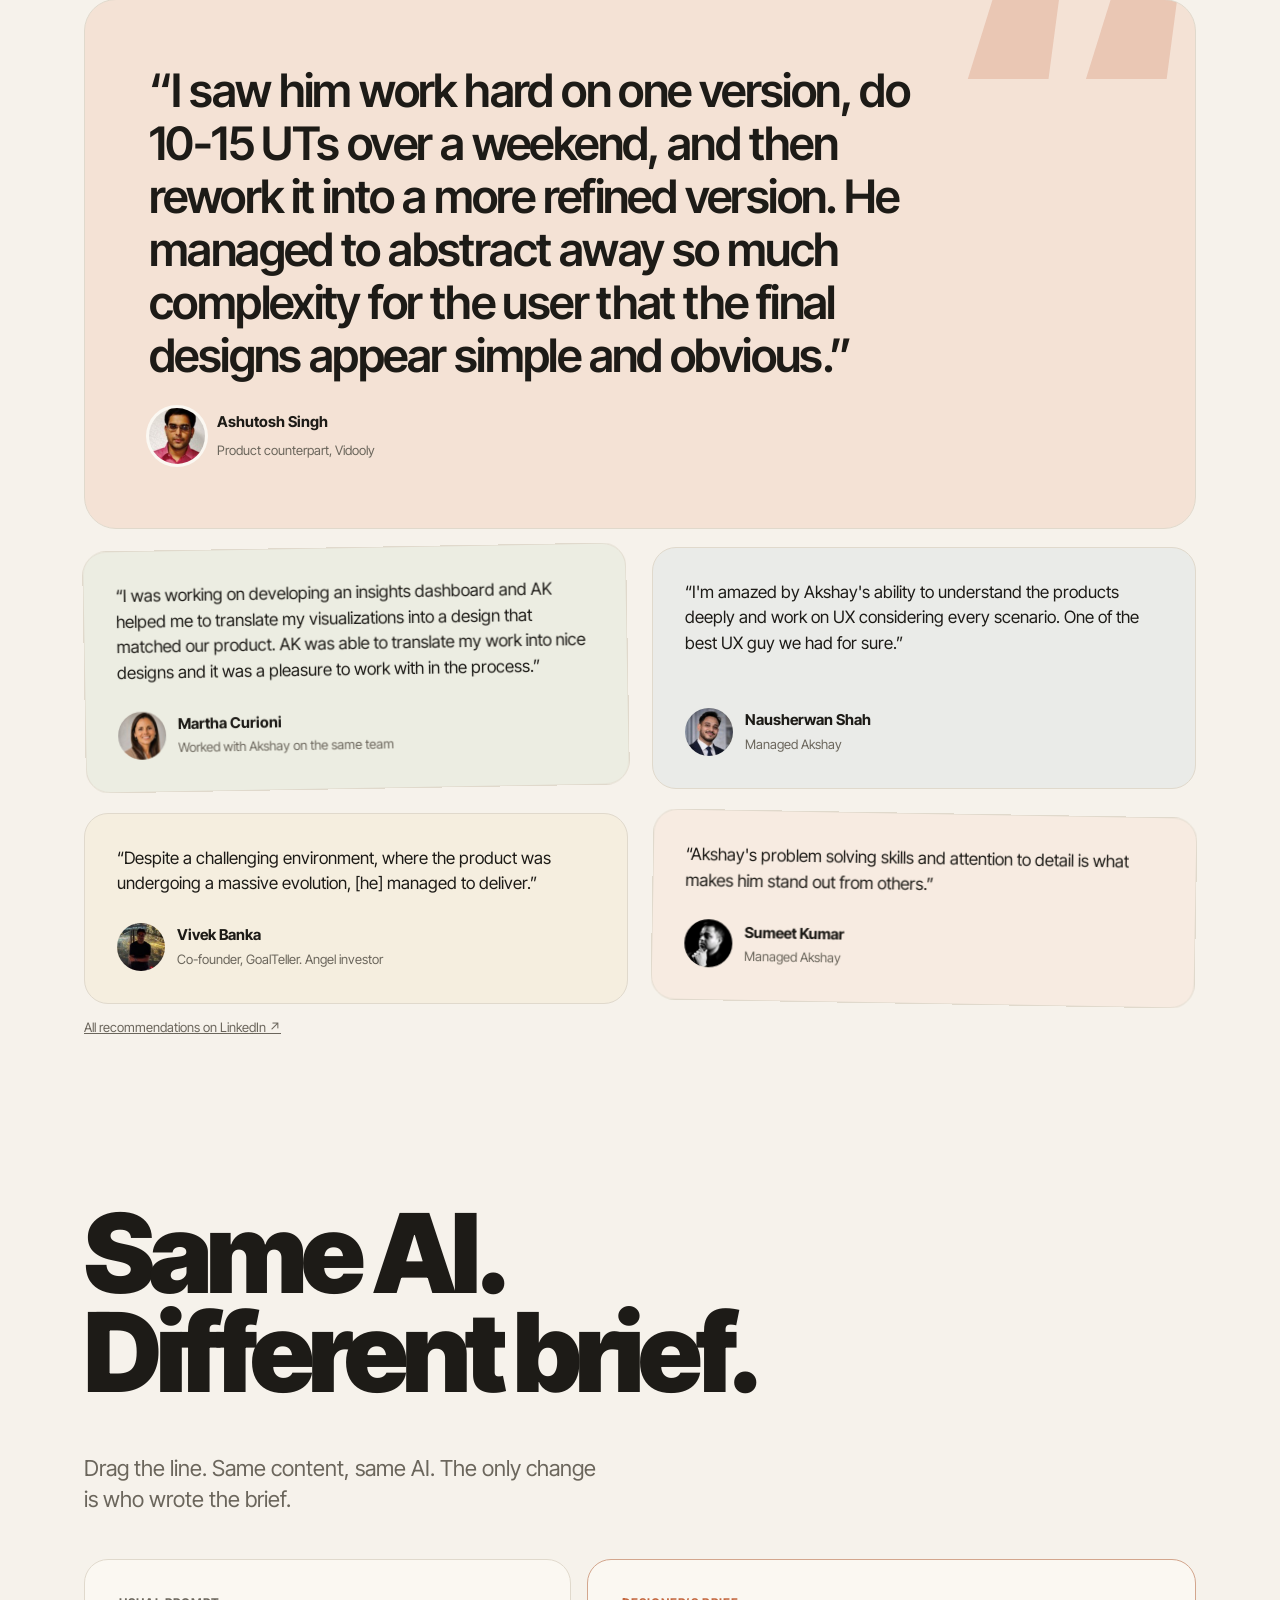
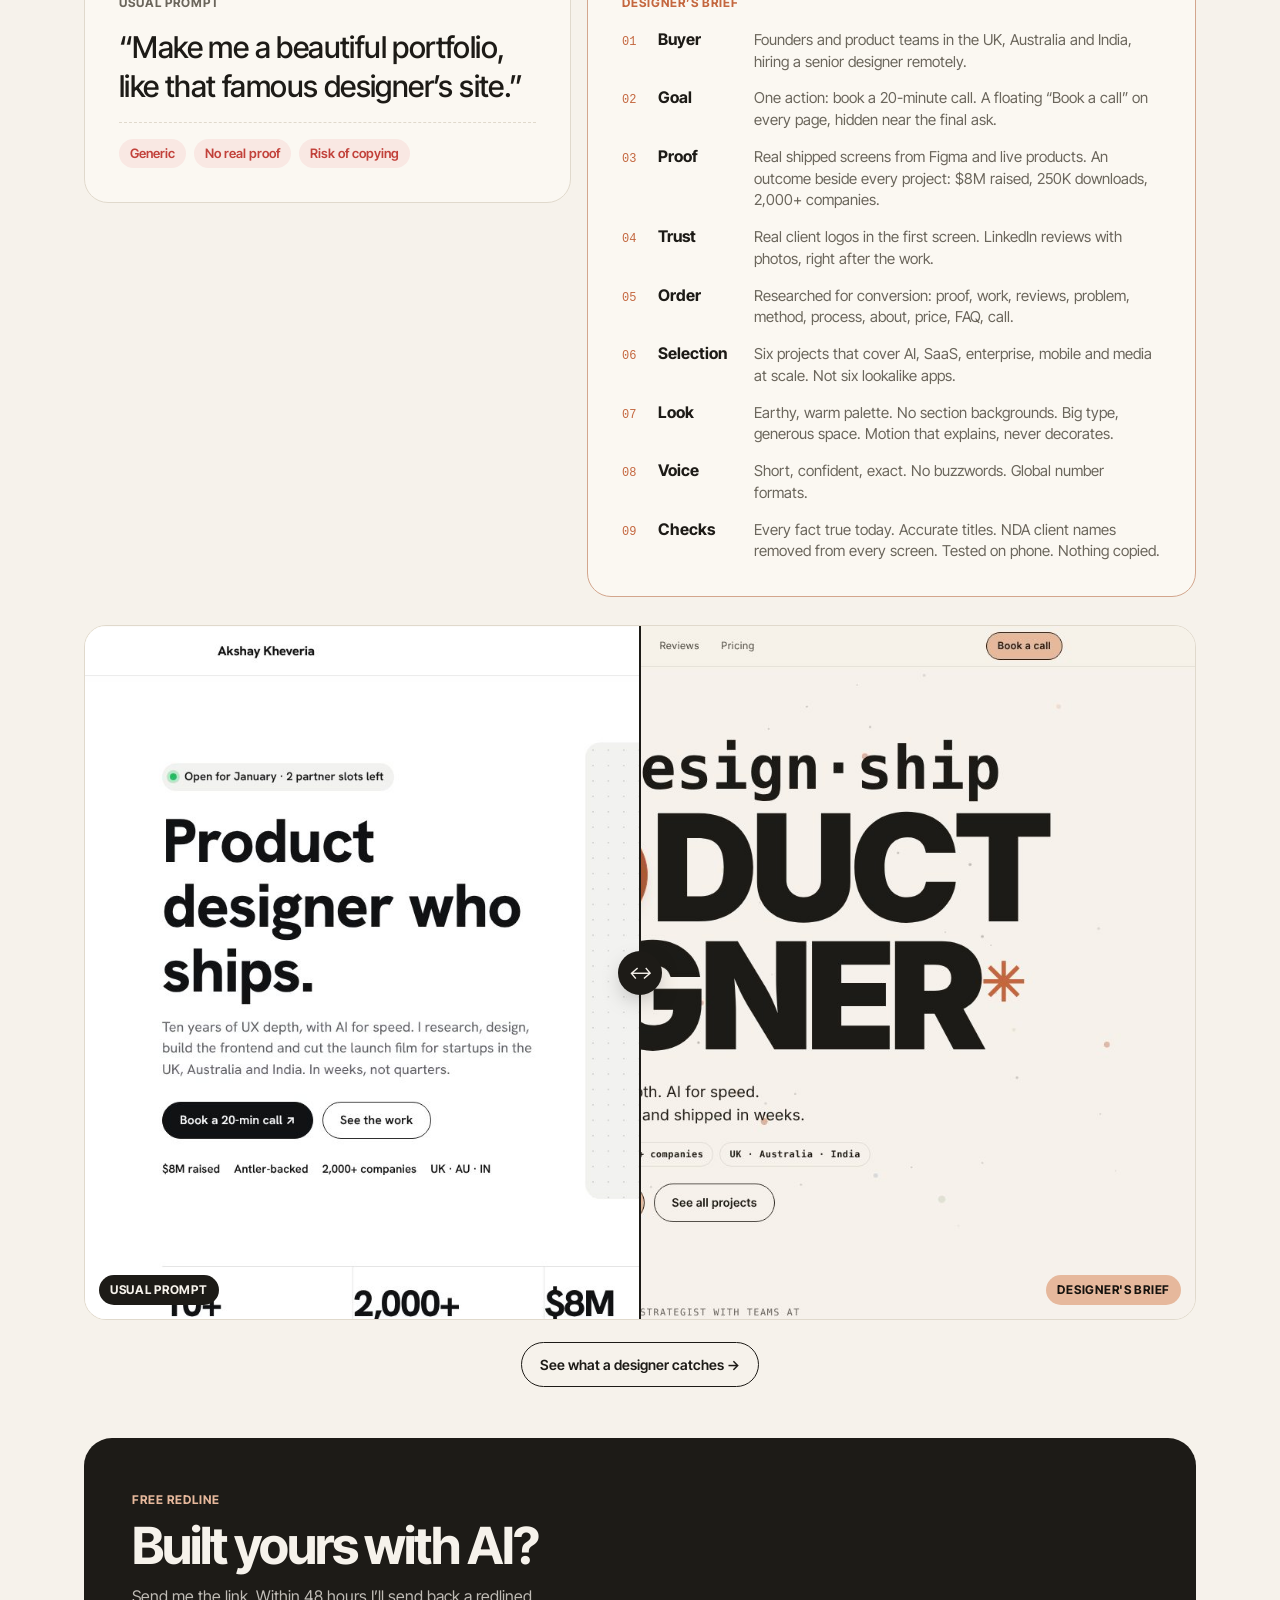
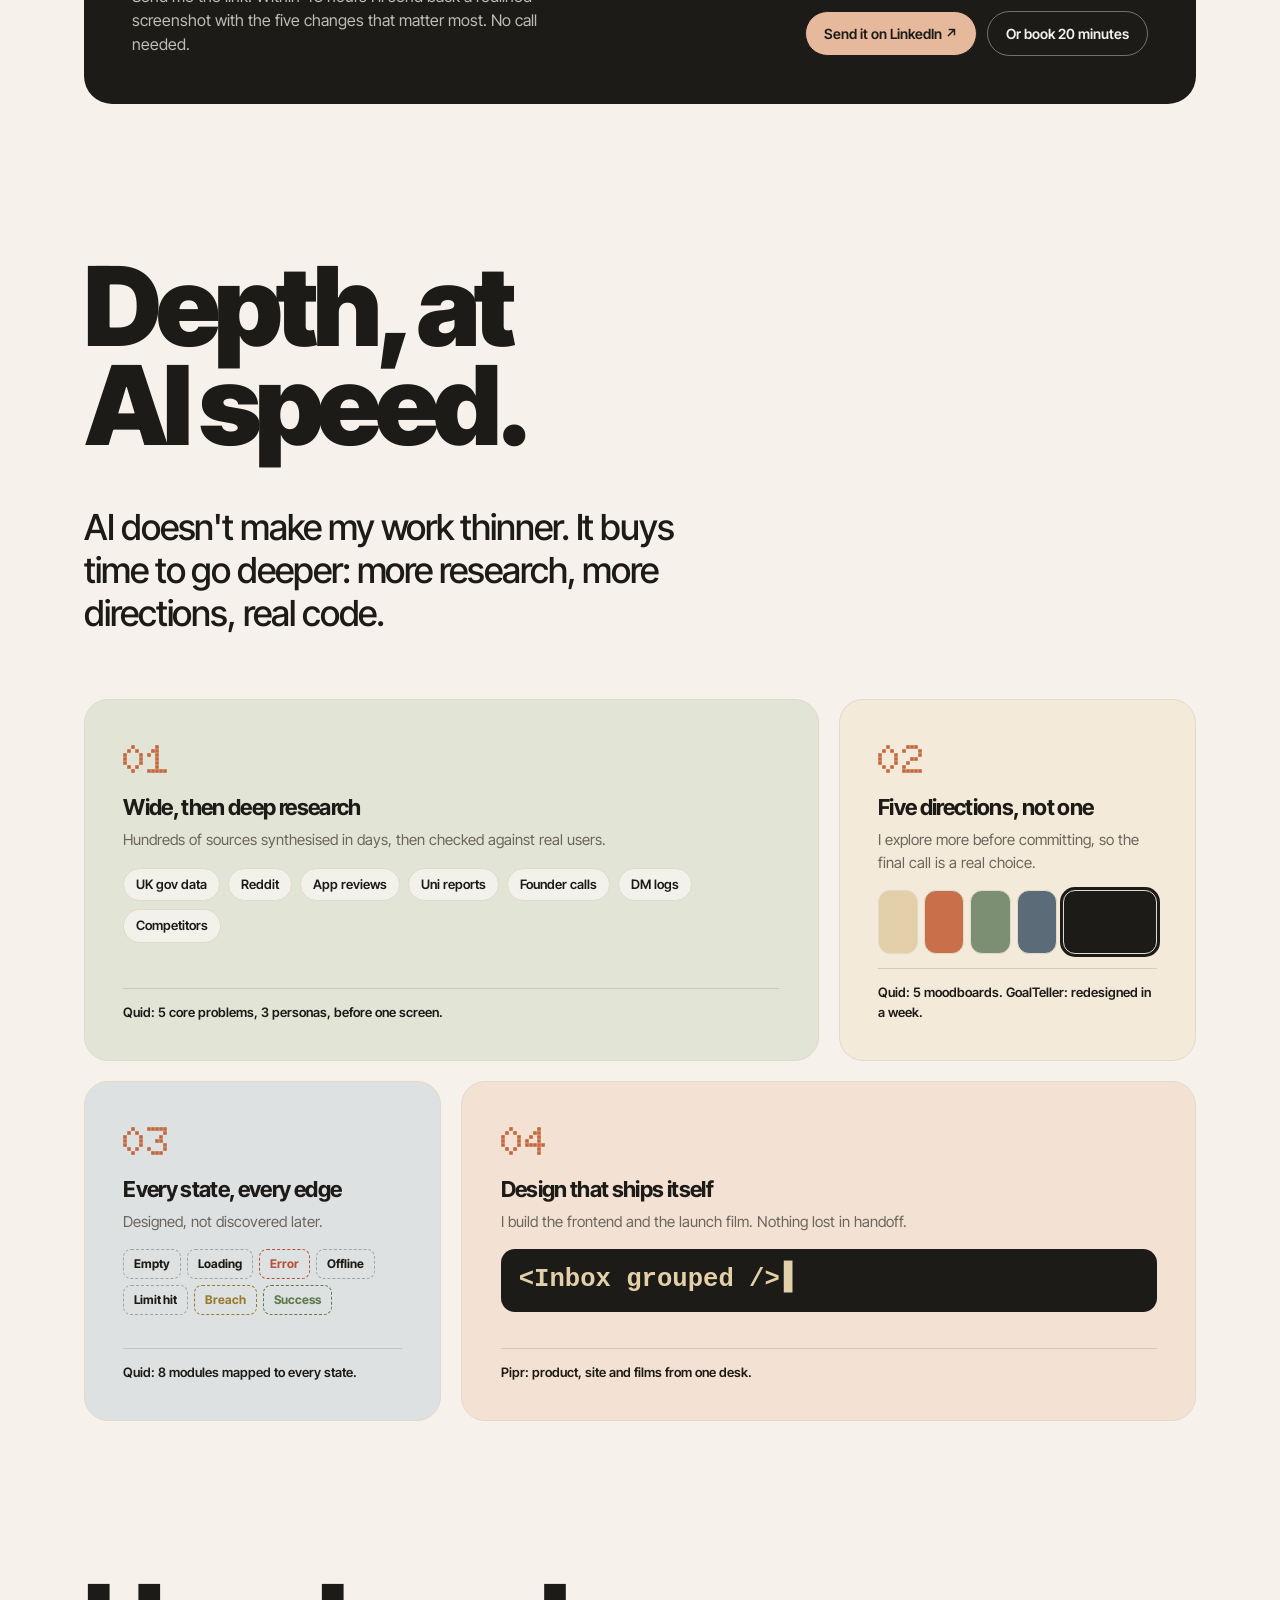
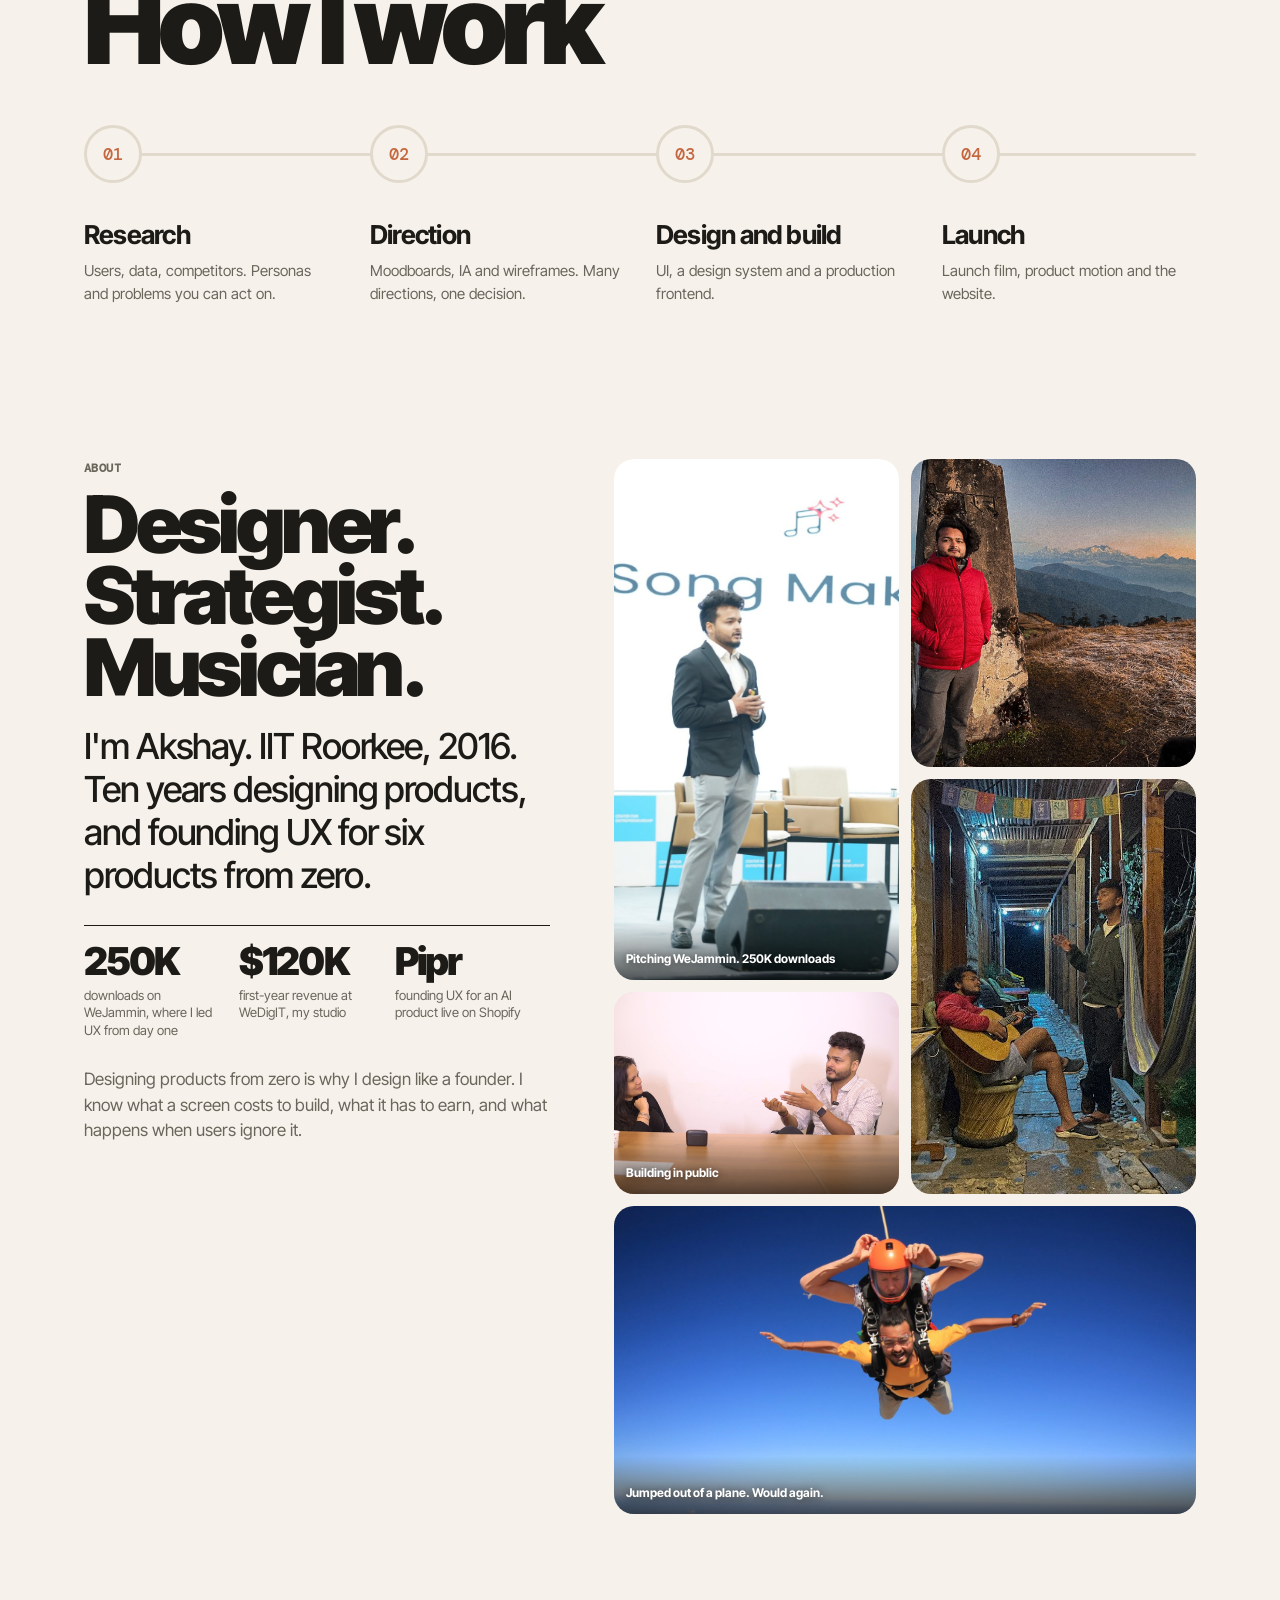
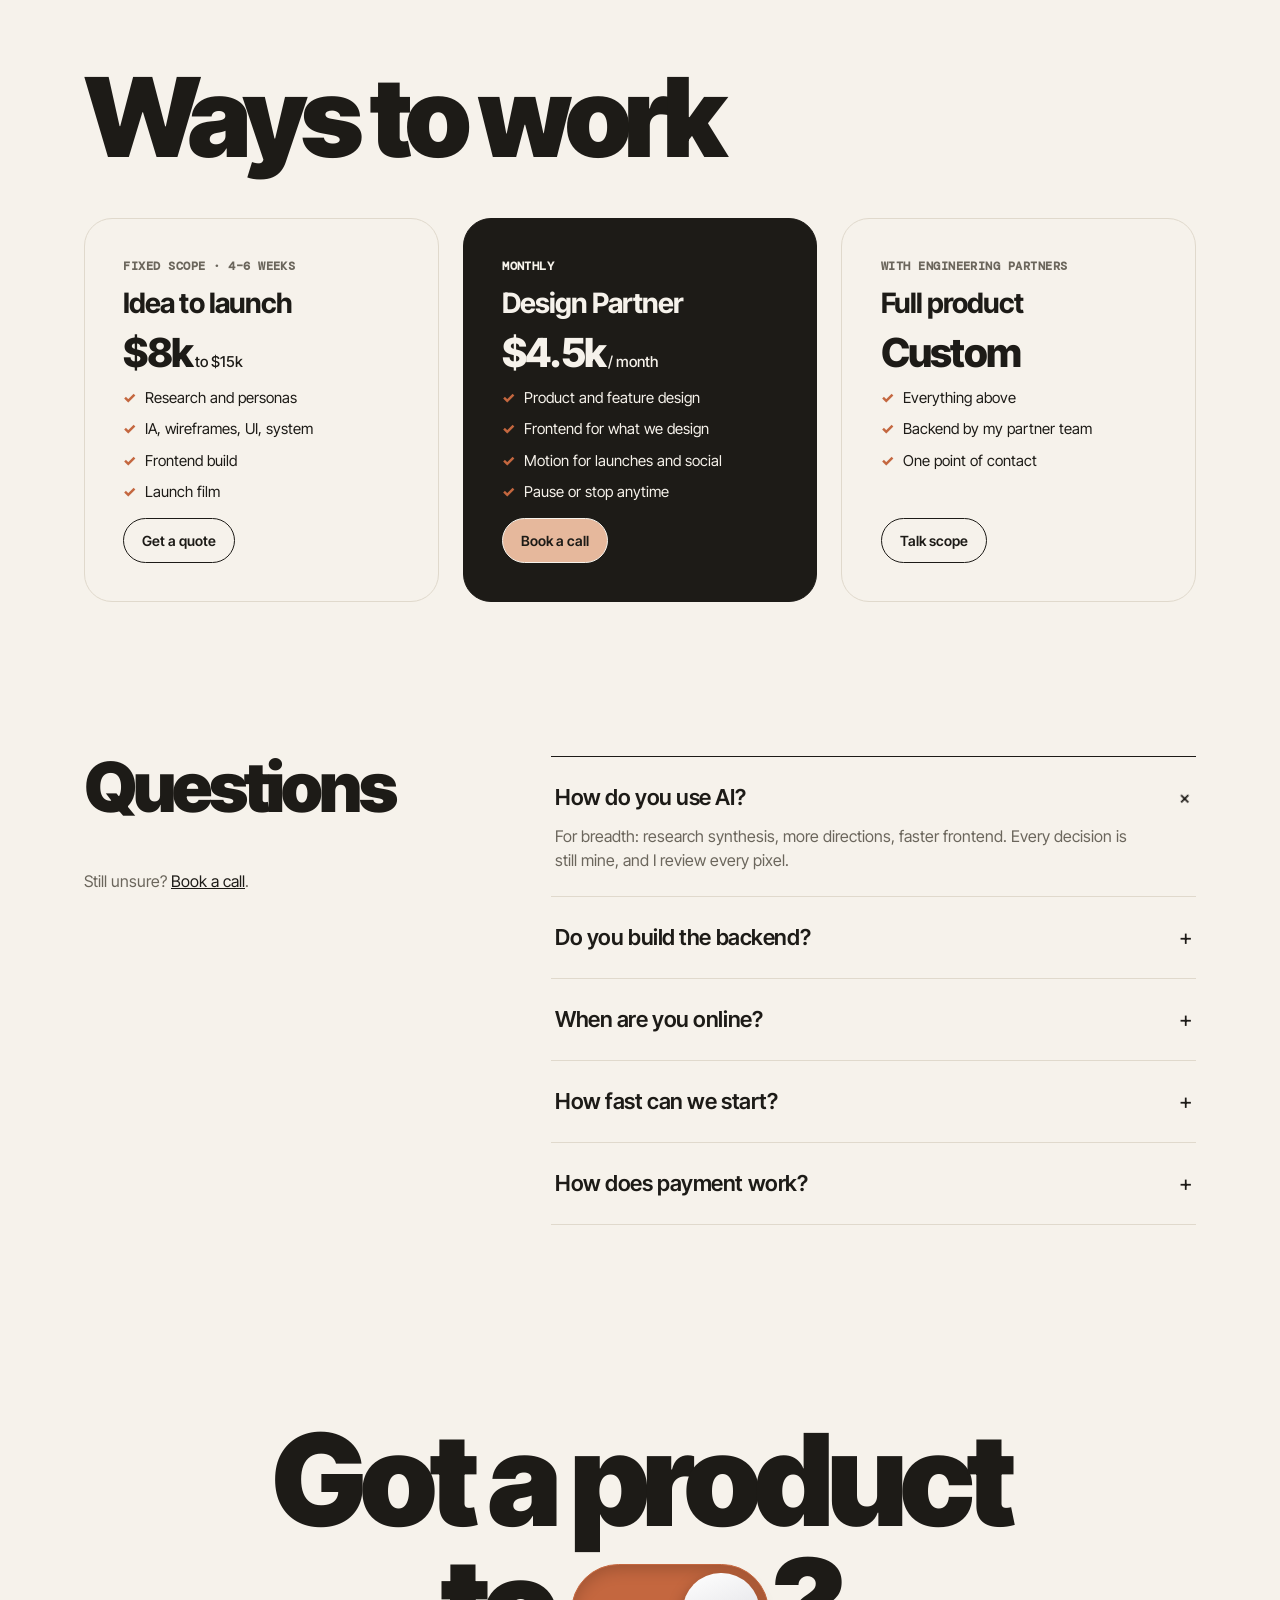
==== commit 20b8d9a4: "Same AI: full designer's brief, nine points Co-Authored-By: Claude Opus 5.5 <noreply@anthropic.com> " ====
--- a/index.html
+++ b/index.html
@@ -41,10 +41,15 @@
   <h2>Same AI.<br>Different brief.</h2>
   <p class="sa-sub">Drag the line. Same content, same AI. The only change is who wrote the brief.</p>
   <div class="sa-prompts"><div class="sa-p usual"><span class="sa-lab">Usual prompt</span><p class="sa-q">“Make me a beautiful portfolio, like that famous designer’s site.”</p><ul class="sa-miss"><li>Generic</li><li>No real proof</li><li>Risk of copying</li></ul></div><div class="sa-p brief"><span class="sa-lab">Designer’s brief</span><ol class="sa-b s">
-<li><b>Who</b><span>Founders hiring a senior designer</span></li>
-<li><b>Goal</b><span>One action: book a call</span></li>
-<li><b>Proof</b><span>Real screens and real numbers</span></li>
-<li><b>Checks</b><span>True facts, mobile first, nothing copied</span></li>
+<li><b>Buyer</b><span>Founders and product teams in the UK, Australia and India, hiring a senior designer remotely.</span></li>
+<li><b>Goal</b><span>One action: book a 20-minute call. A floating “Book a call” on every page, hidden near the final ask.</span></li>
+<li><b>Proof</b><span>Real shipped screens from Figma and live products. An outcome beside every project: $8M raised, 250K downloads, 2,000+ companies.</span></li>
+<li><b>Trust</b><span>Real client logos in the first screen. LinkedIn reviews with photos, right after the work.</span></li>
+<li><b>Order</b><span>Researched for conversion: proof, work, reviews, problem, method, process, about, price, FAQ, call.</span></li>
+<li><b>Selection</b><span>Six projects that cover AI, SaaS, enterprise, mobile and media at scale. Not six lookalike apps.</span></li>
+<li><b>Look</b><span>Earthy, warm palette. No section backgrounds. Big type, generous space. Motion that explains, never decorates.</span></li>
+<li><b>Voice</b><span>Short, confident, exact. No buzzwords. Global number formats.</span></li>
+<li><b>Checks</b><span>Every fact true today. Accurate titles. NDA client names removed from every screen. Tested on phone. Nothing copied.</span></li>
 </ol></div></div>
   <div class="sa-sl" style="--p:50%"><img src="img/sa_ak_hero.jpg" alt="The same portfolio built from a designer's brief" loading="lazy"><div class="sa-rt"><span class="sa-tag r">Designer's brief</span></div><div class="sa-top"><img src="img/sa_rk_hero.jpg" alt="The same portfolio built from the usual prompt" loading="lazy"><span class="sa-tag l">Usual prompt</span></div><i class="sa-h" aria-hidden="true"></i><input type="range" min="0" max="100" value="50" aria-label="Drag to compare the two versions"></div>
   <div class="sa-more"><a class="btn ghost" href="same-ai.html">See what a designer catches →</a></div>
--- a/site.css
+++ b/site.css
@@ -697,3 +697,8 @@
 @media(prefers-reduced-motion:reduce){.sa *{transition:none!important;animation:none!important}}
 .sa-tag{top:auto;bottom:14px}
 @media(max-width:560px){.sa-sl{aspect-ratio:16/10}.sa-tag{font-size:9.5px;padding:4px 8px;bottom:8px}.sa-tag.l{left:8px}.sa-tag.r{right:8px}.sa-h::after{width:34px;height:34px;font-size:15px}}
+.sa-b.s{gap:14px}.sa-b.s li{grid-template-columns:26px 86px 1fr;font-size:15px;line-height:1.45}
+.sa-prompts{align-items:start}
+.sa .sa-b li:nth-child(7){transition-delay:1.12s}.sa .sa-b li:nth-child(8){transition-delay:1.24s}.sa .sa-b li:nth-child(9){transition-delay:1.36s}
+@media(max-width:560px){.sa-b.s li{grid-template-columns:22px 76px 1fr;font-size:14px}}
+@media(min-width:901px){.sa-p.usual{position:sticky;top:100px}}
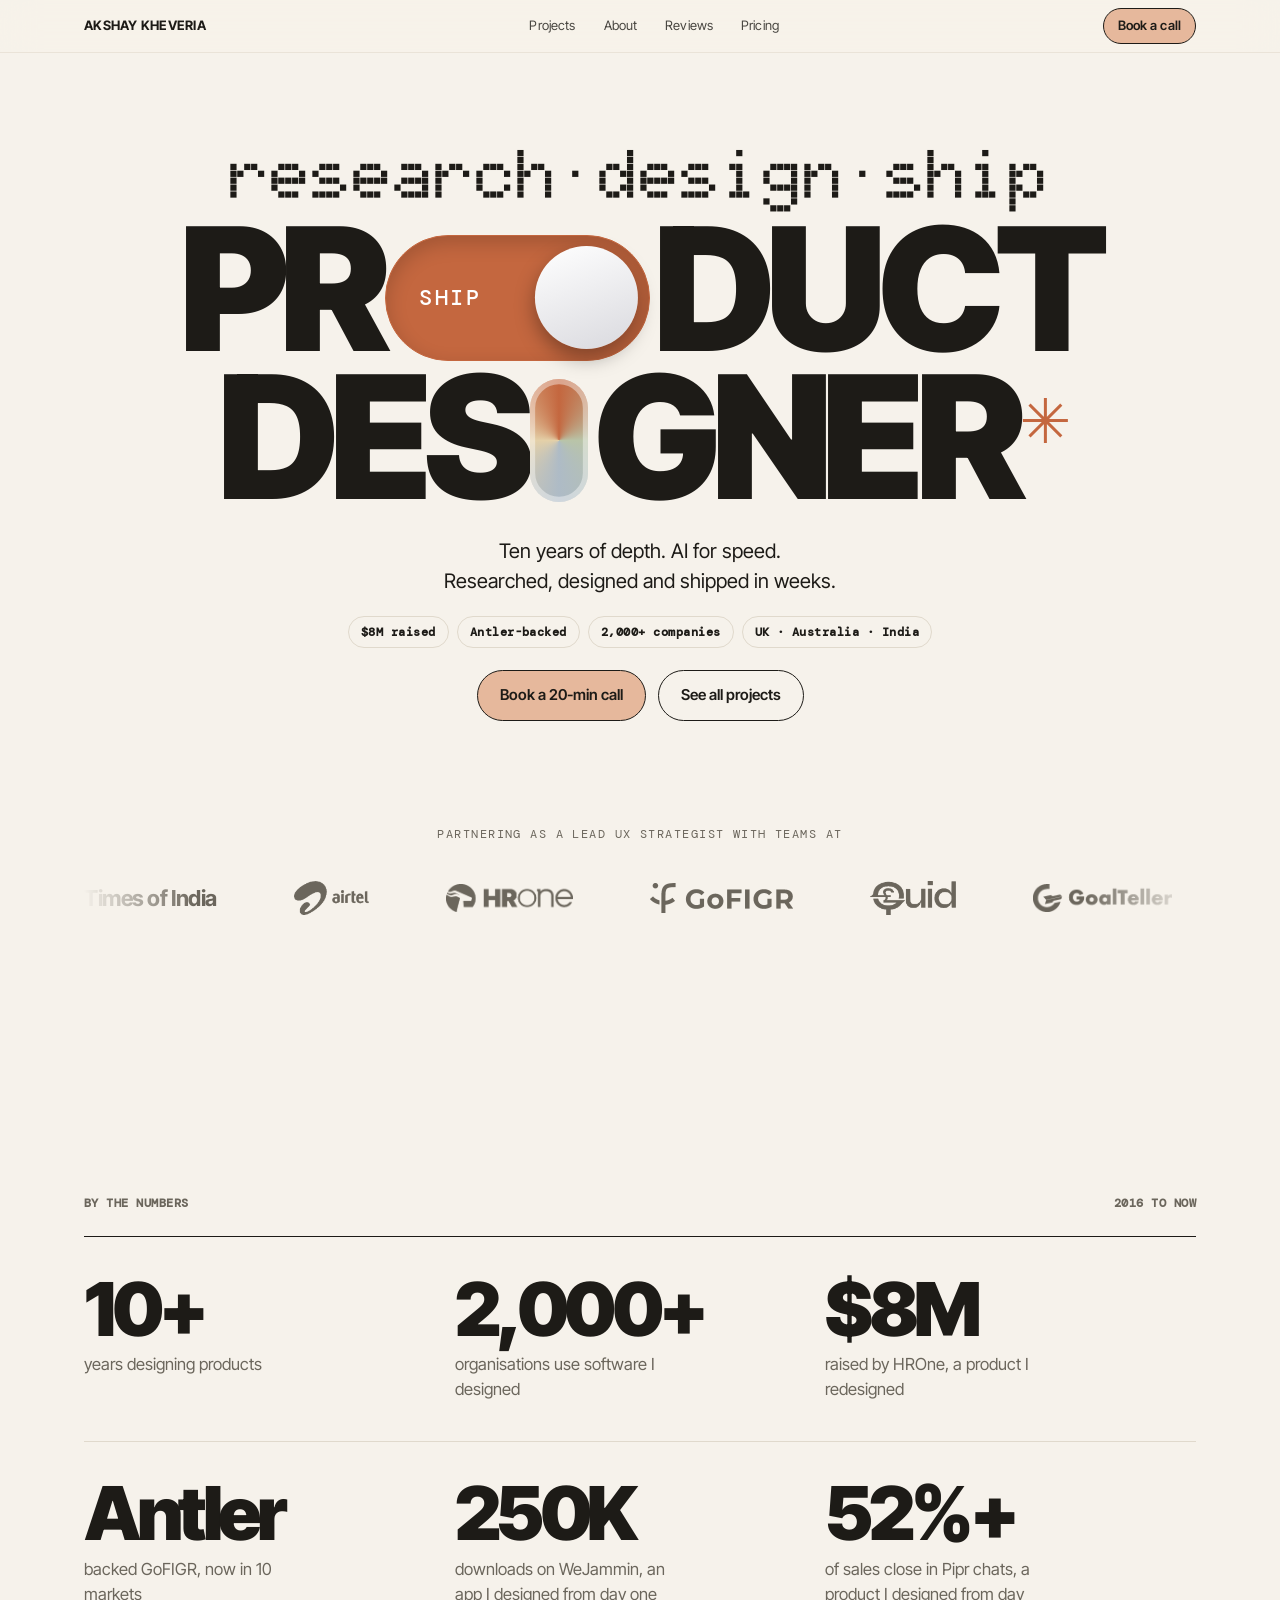
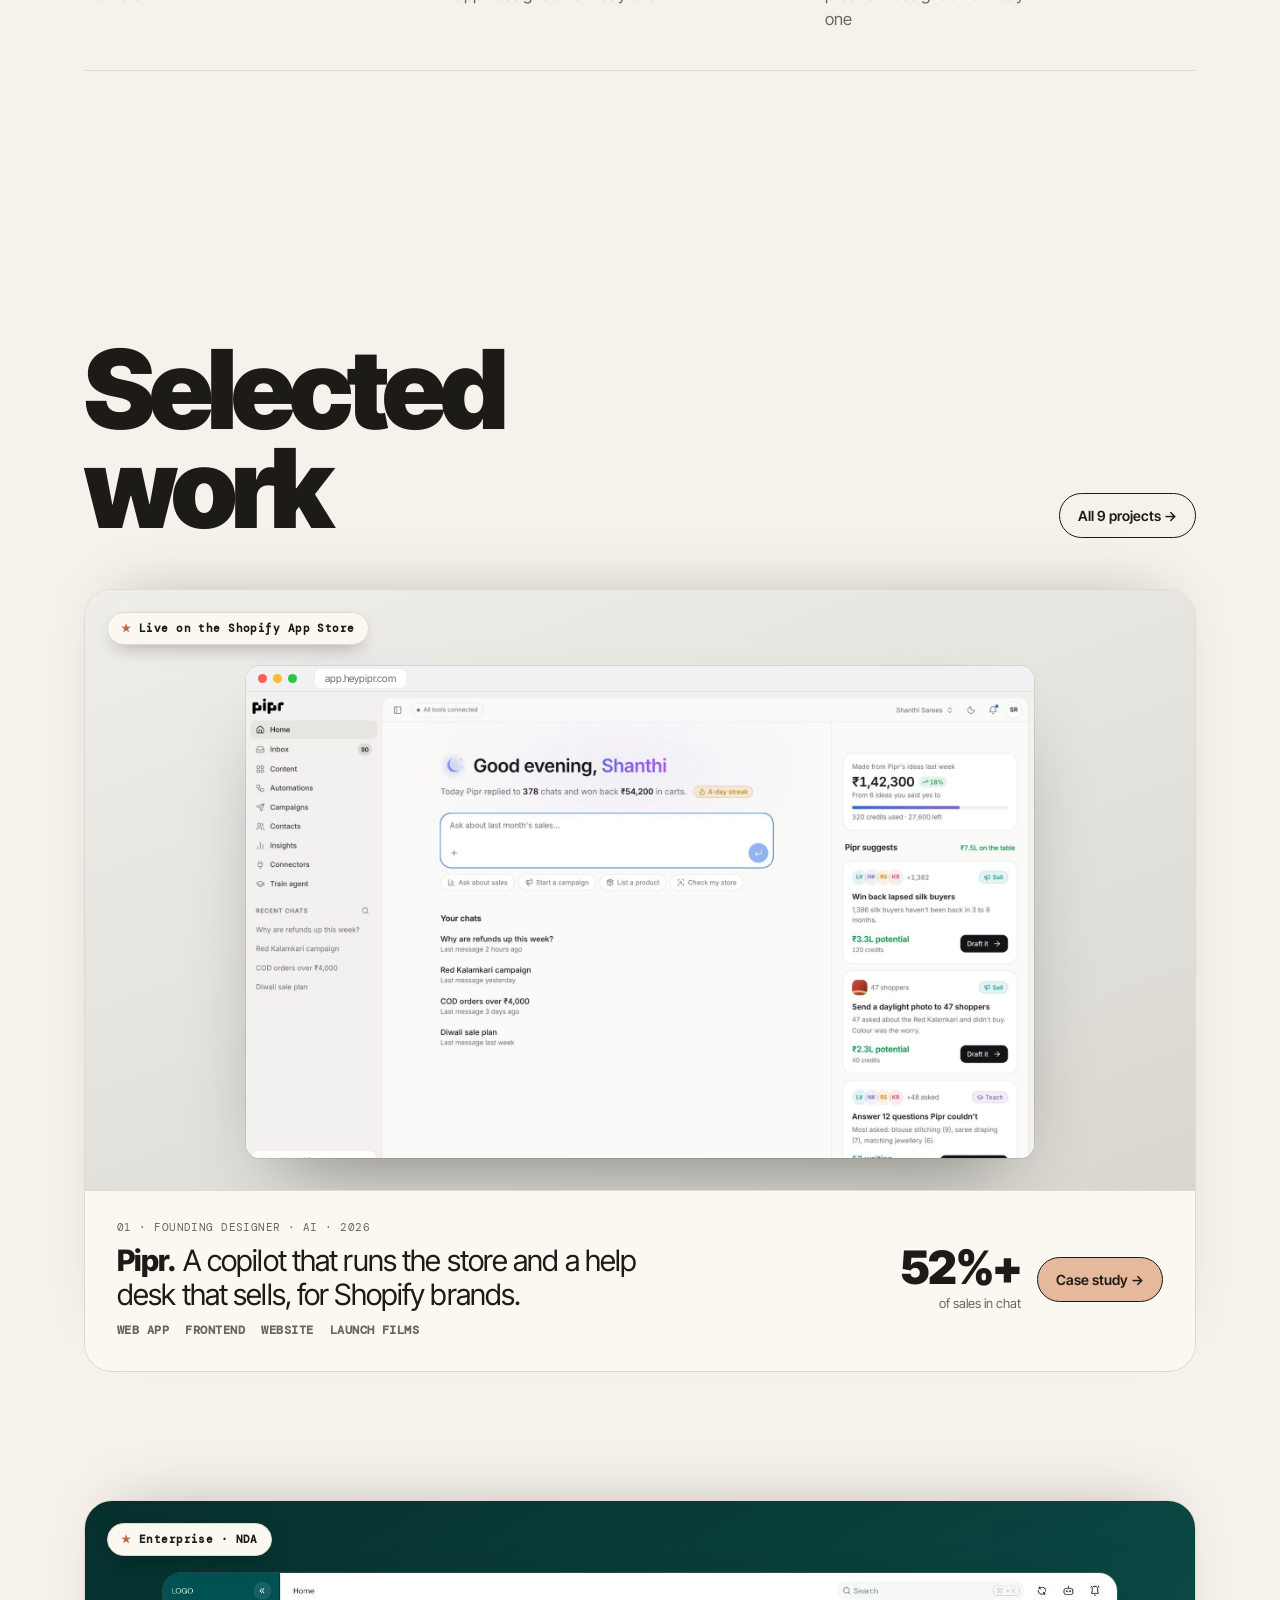
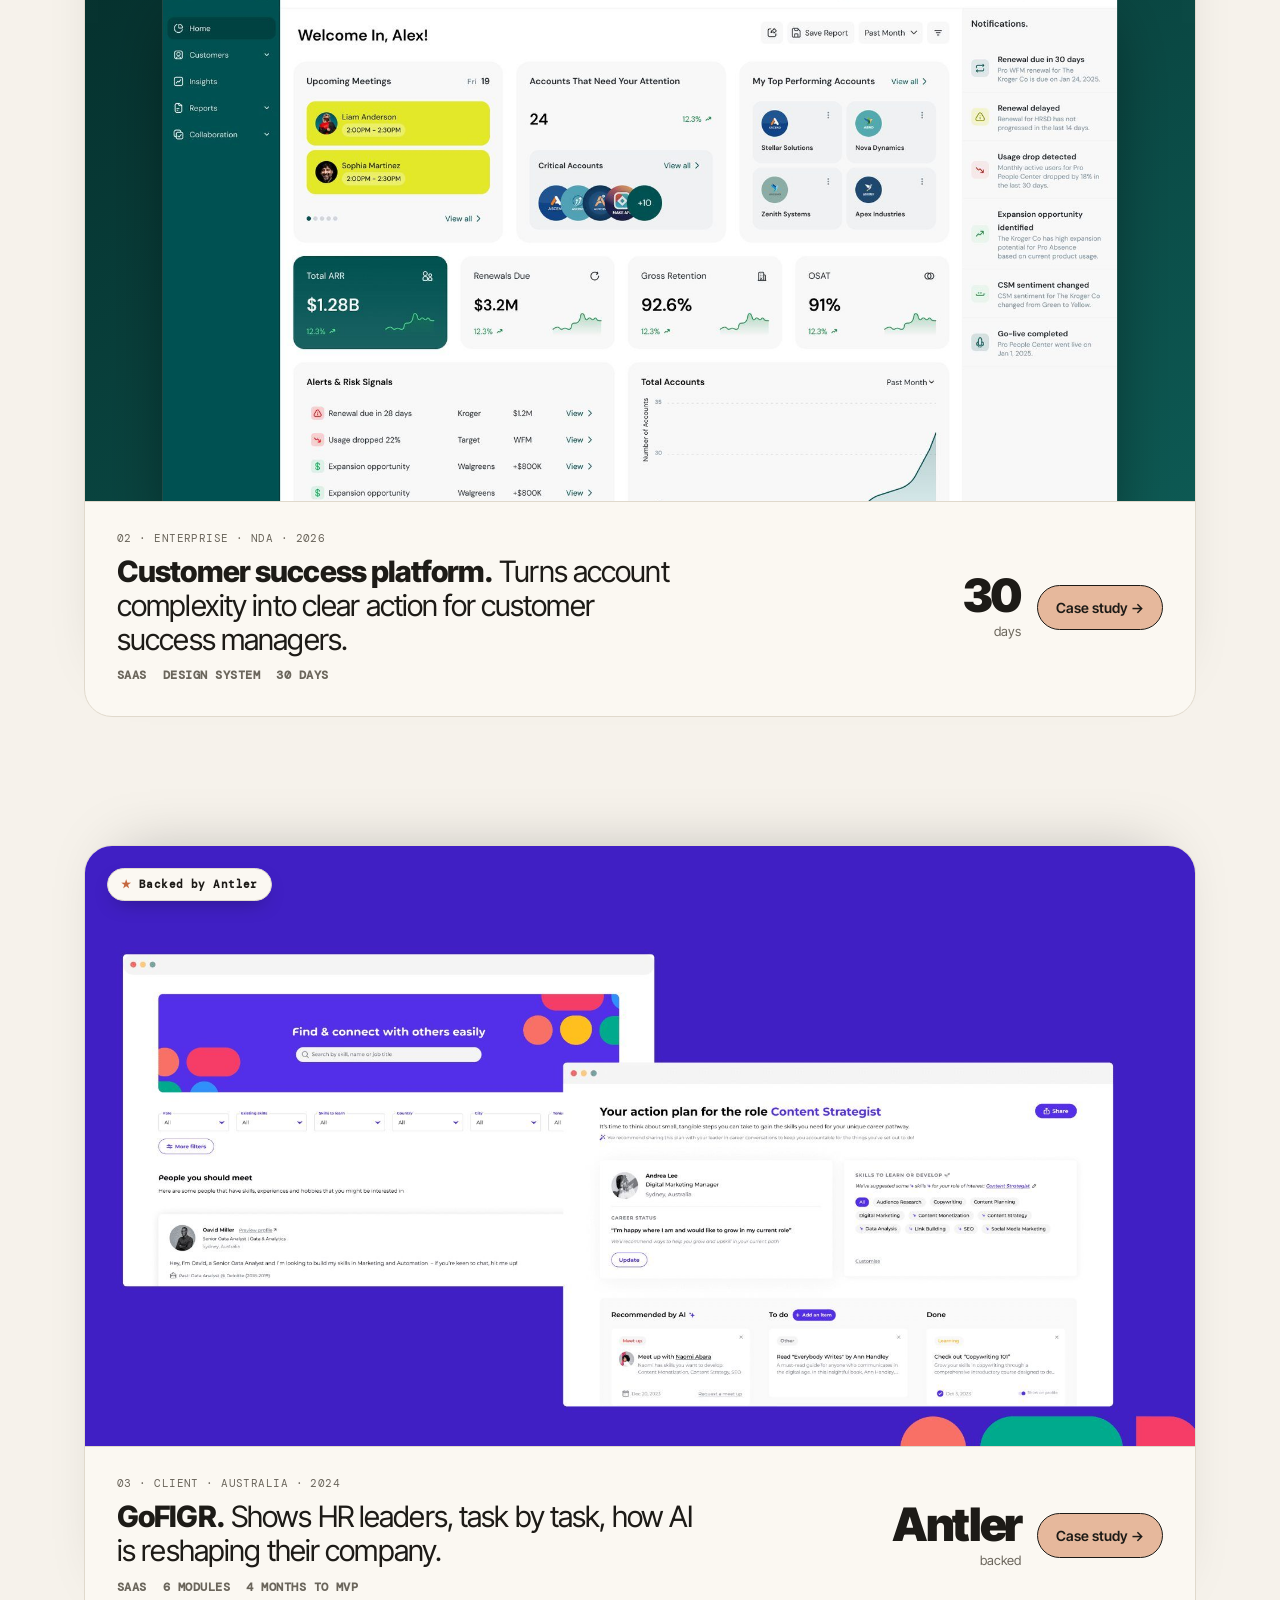
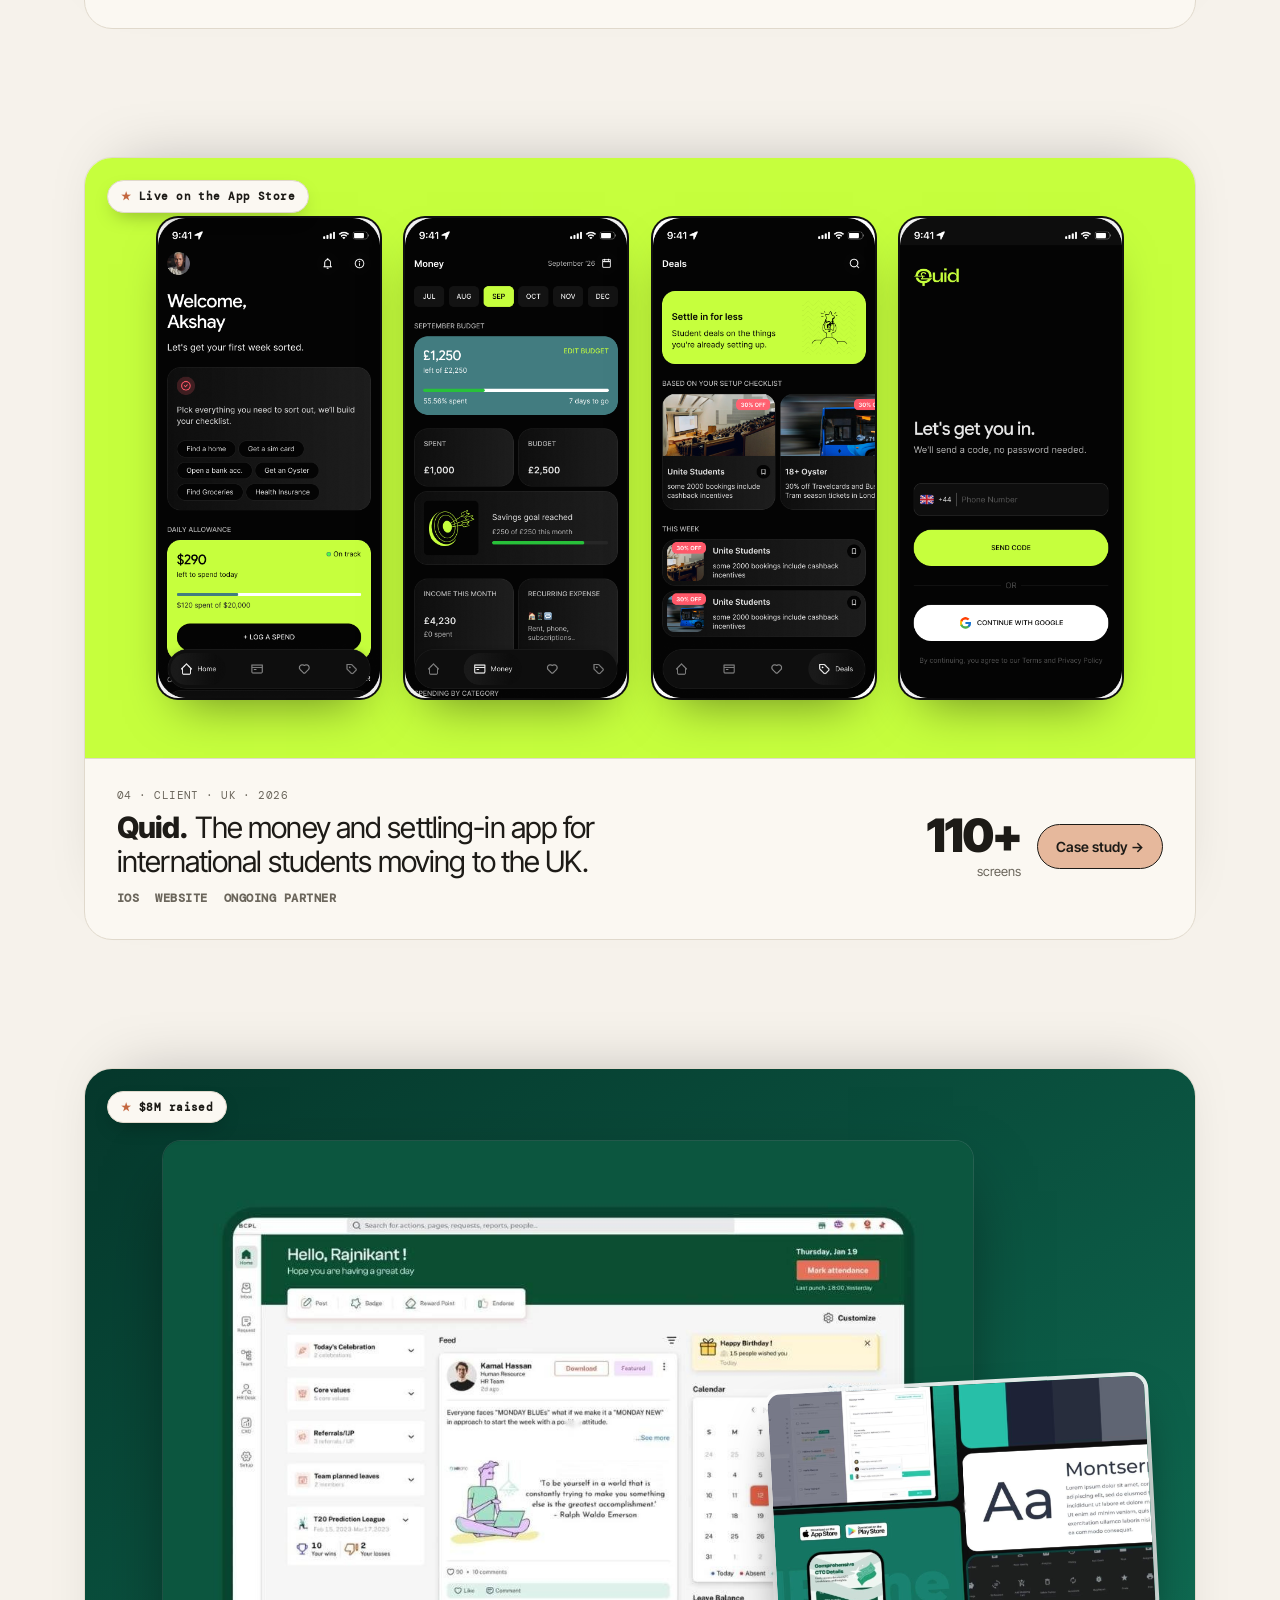
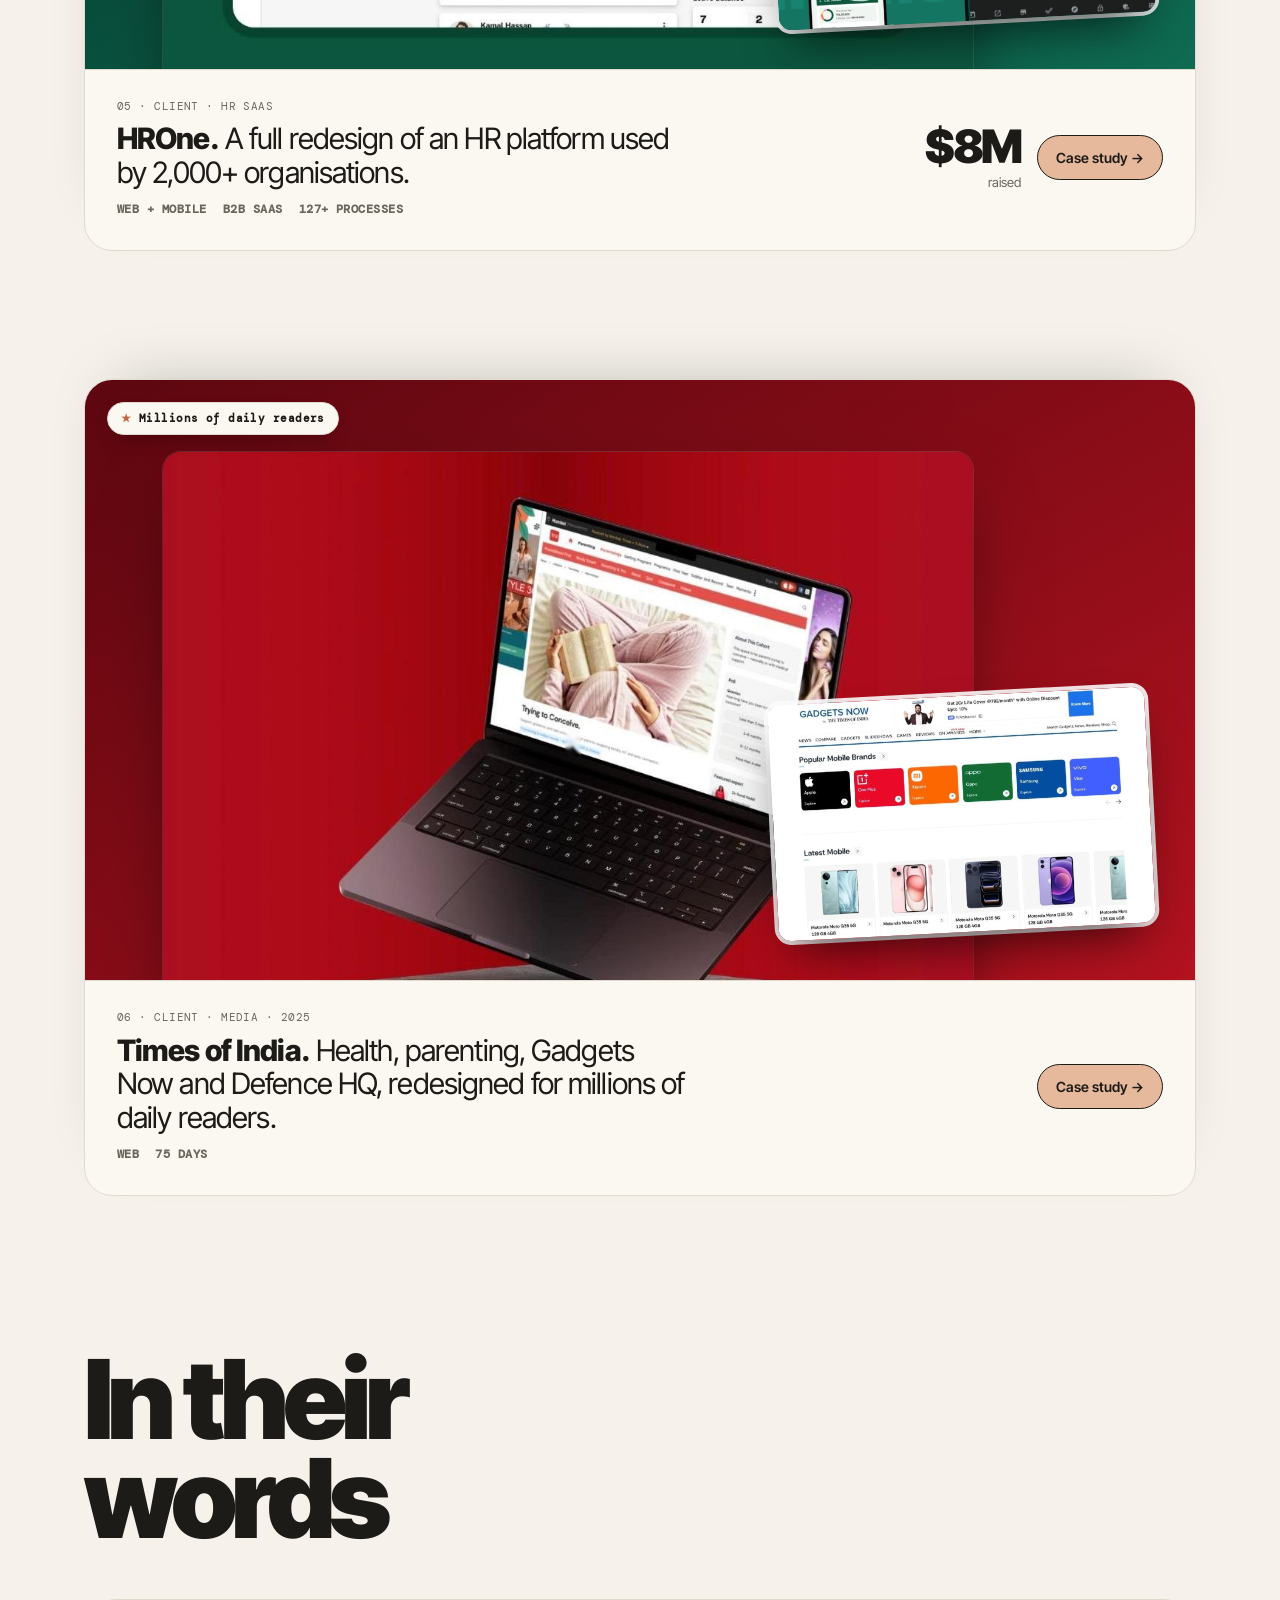
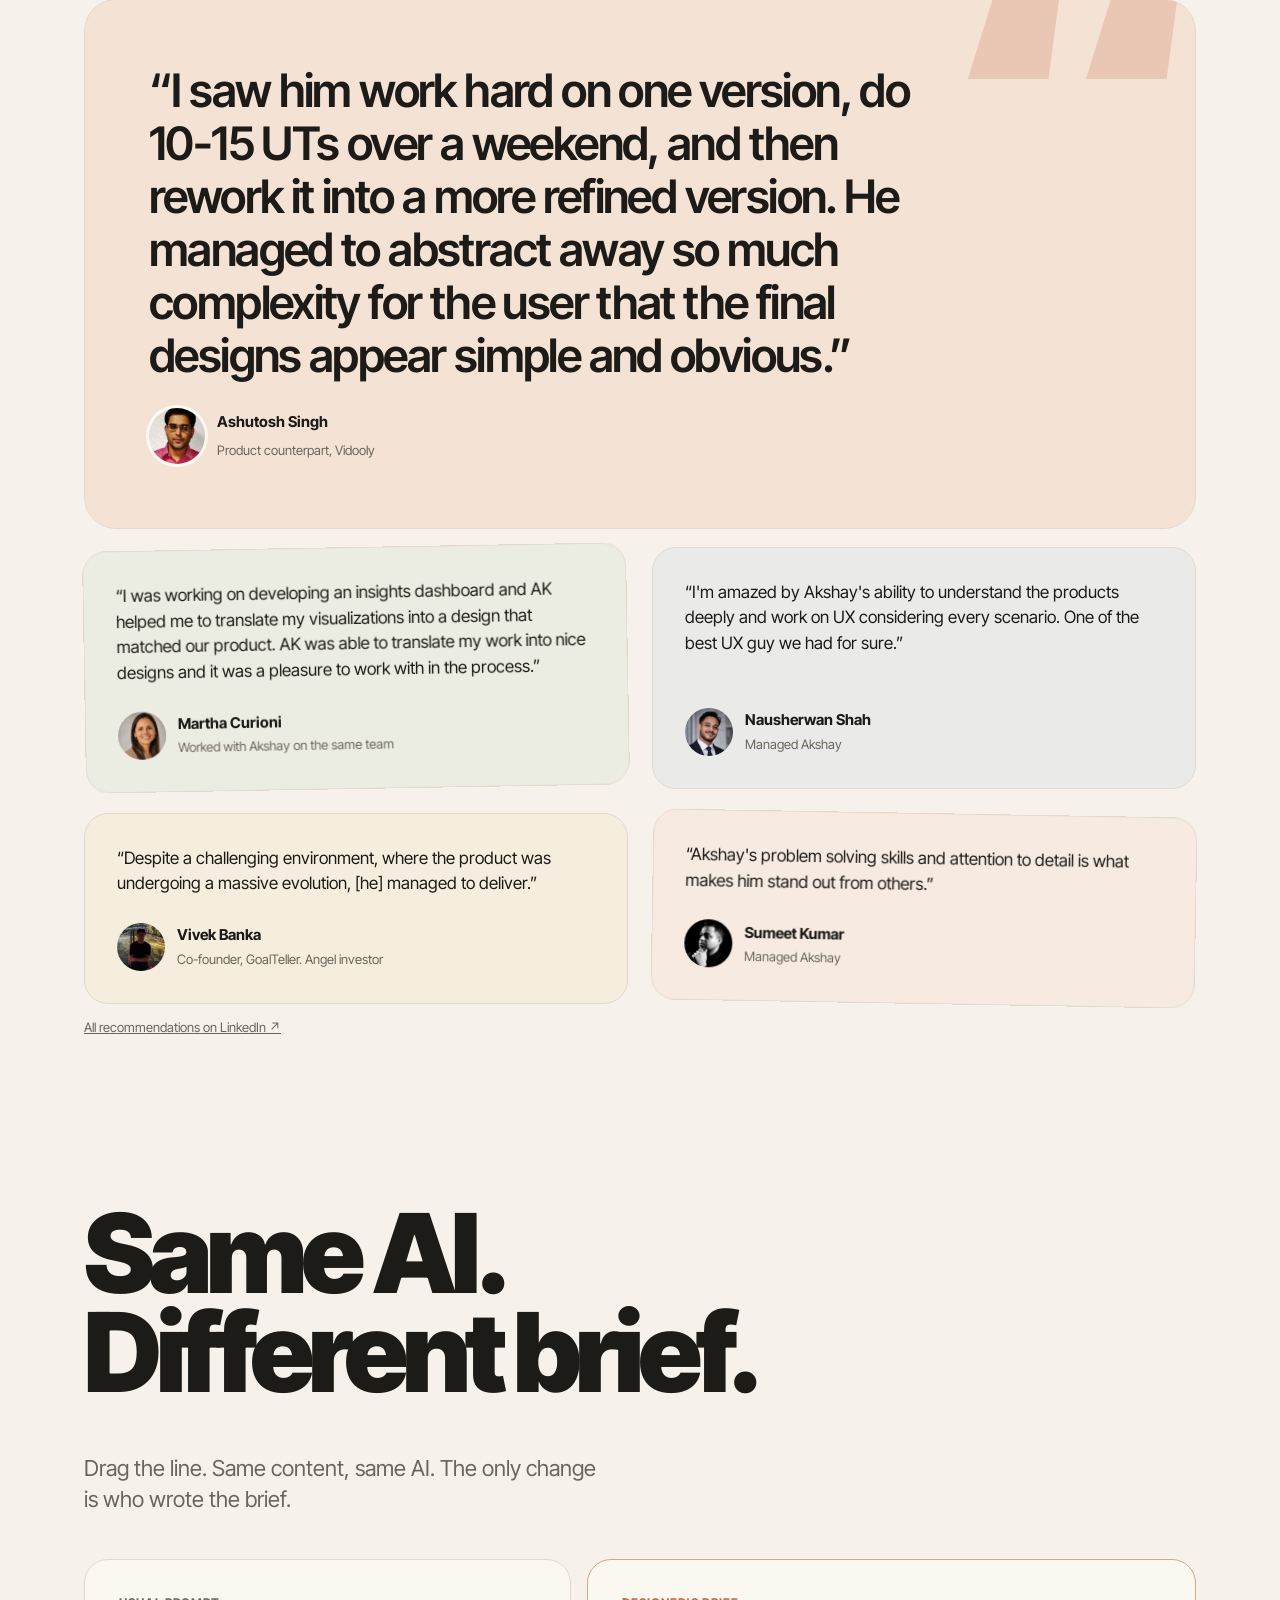
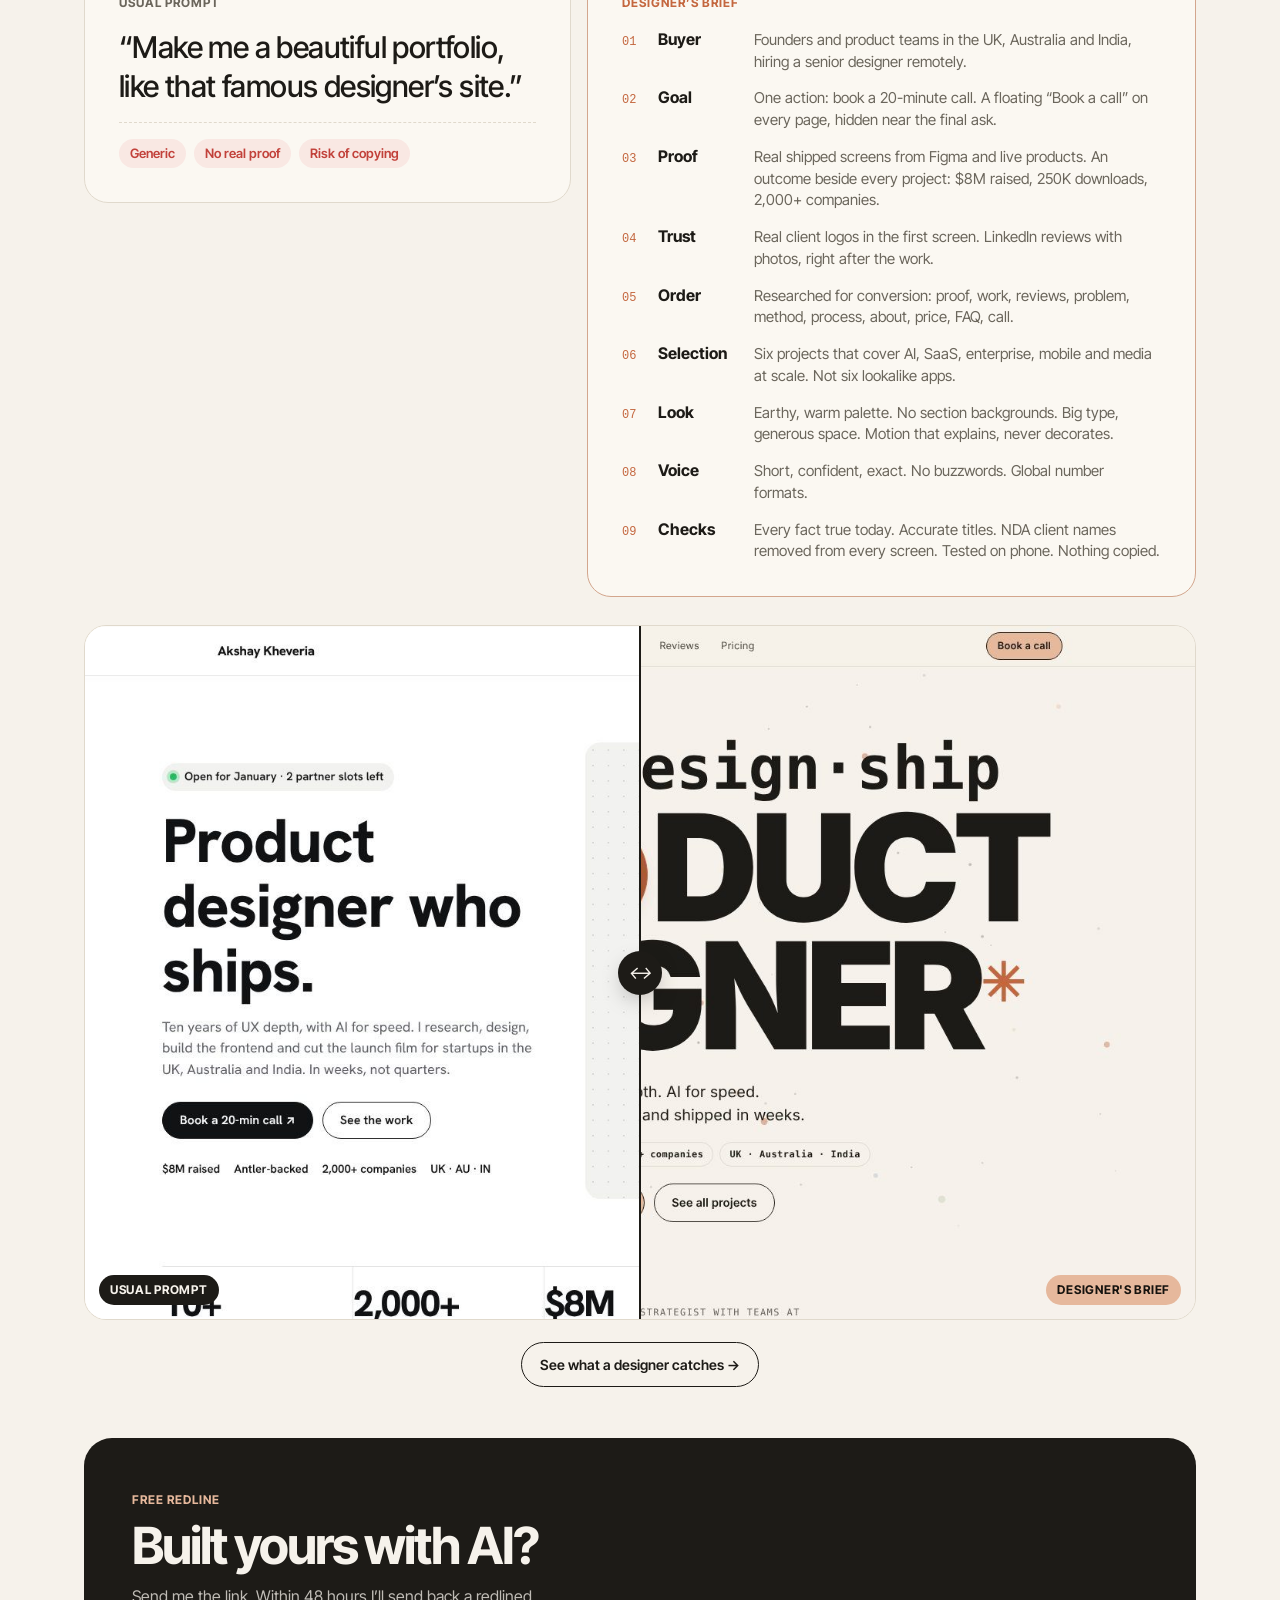
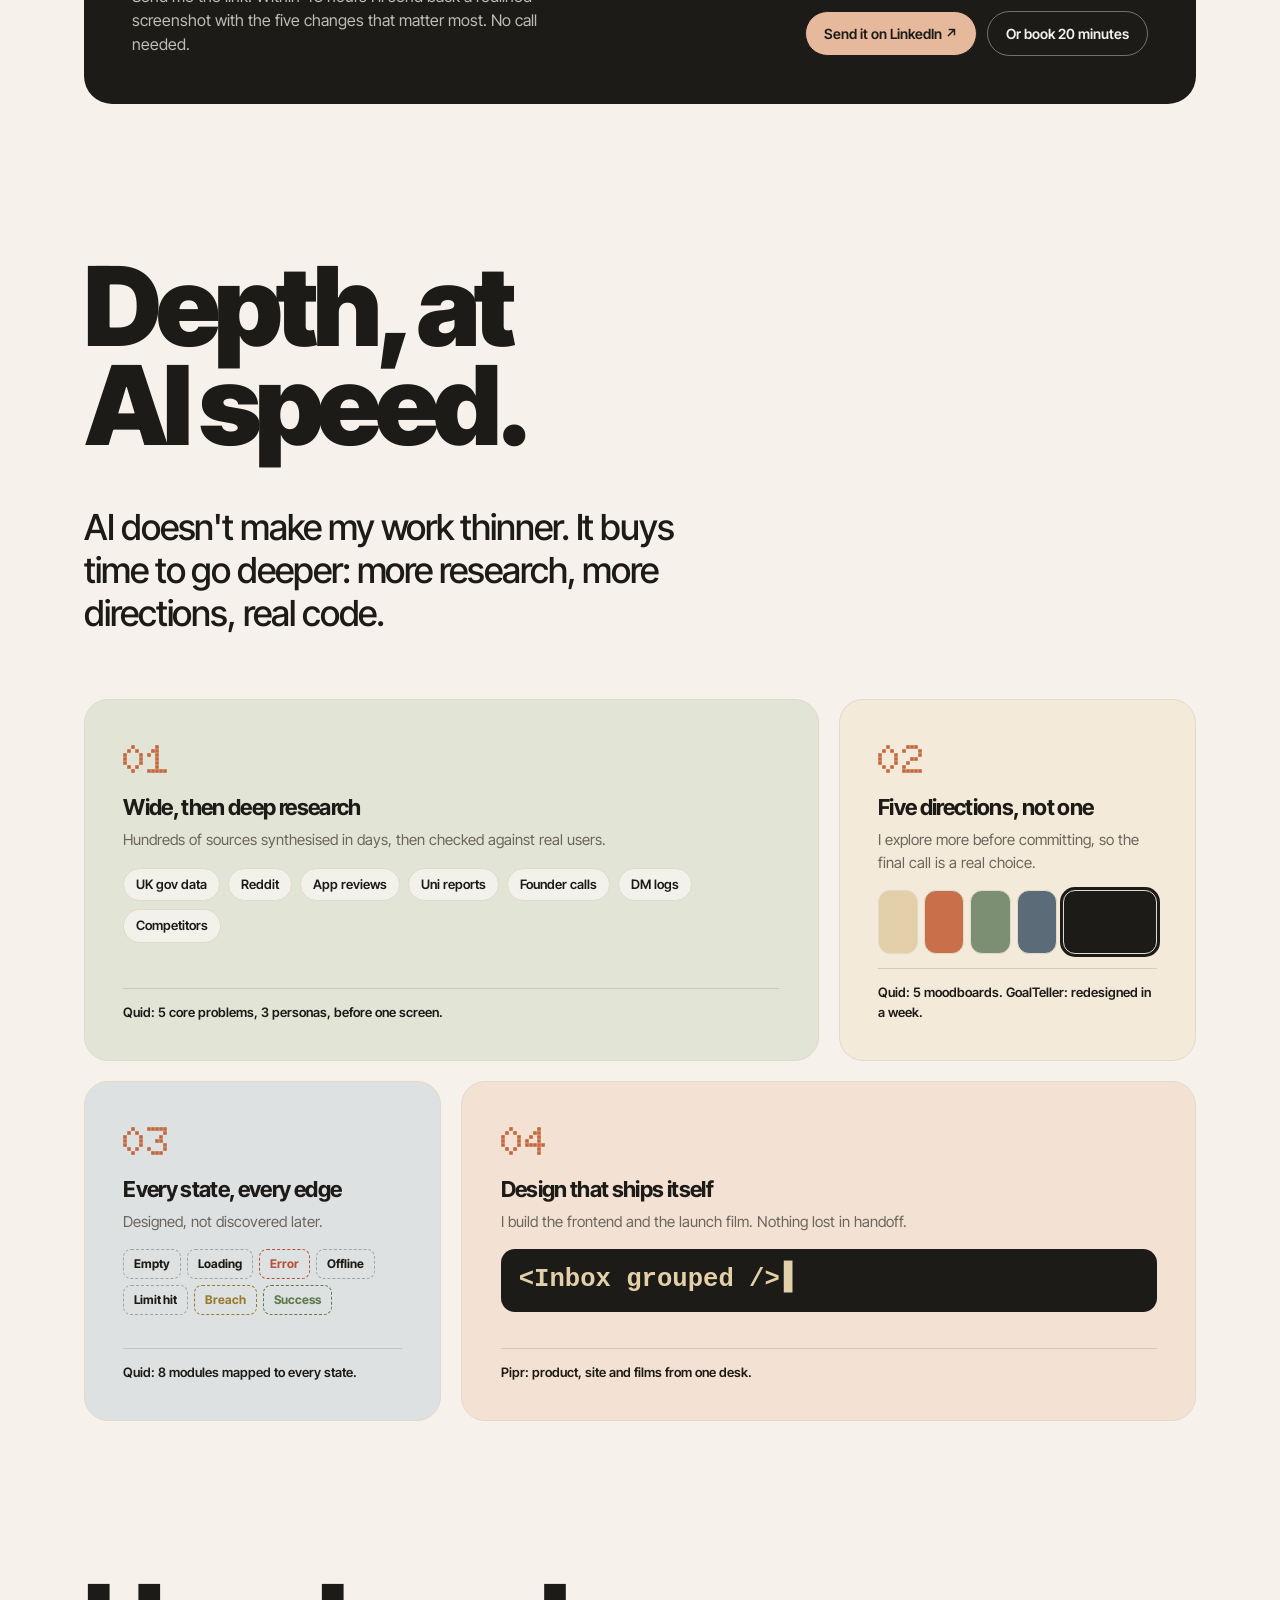
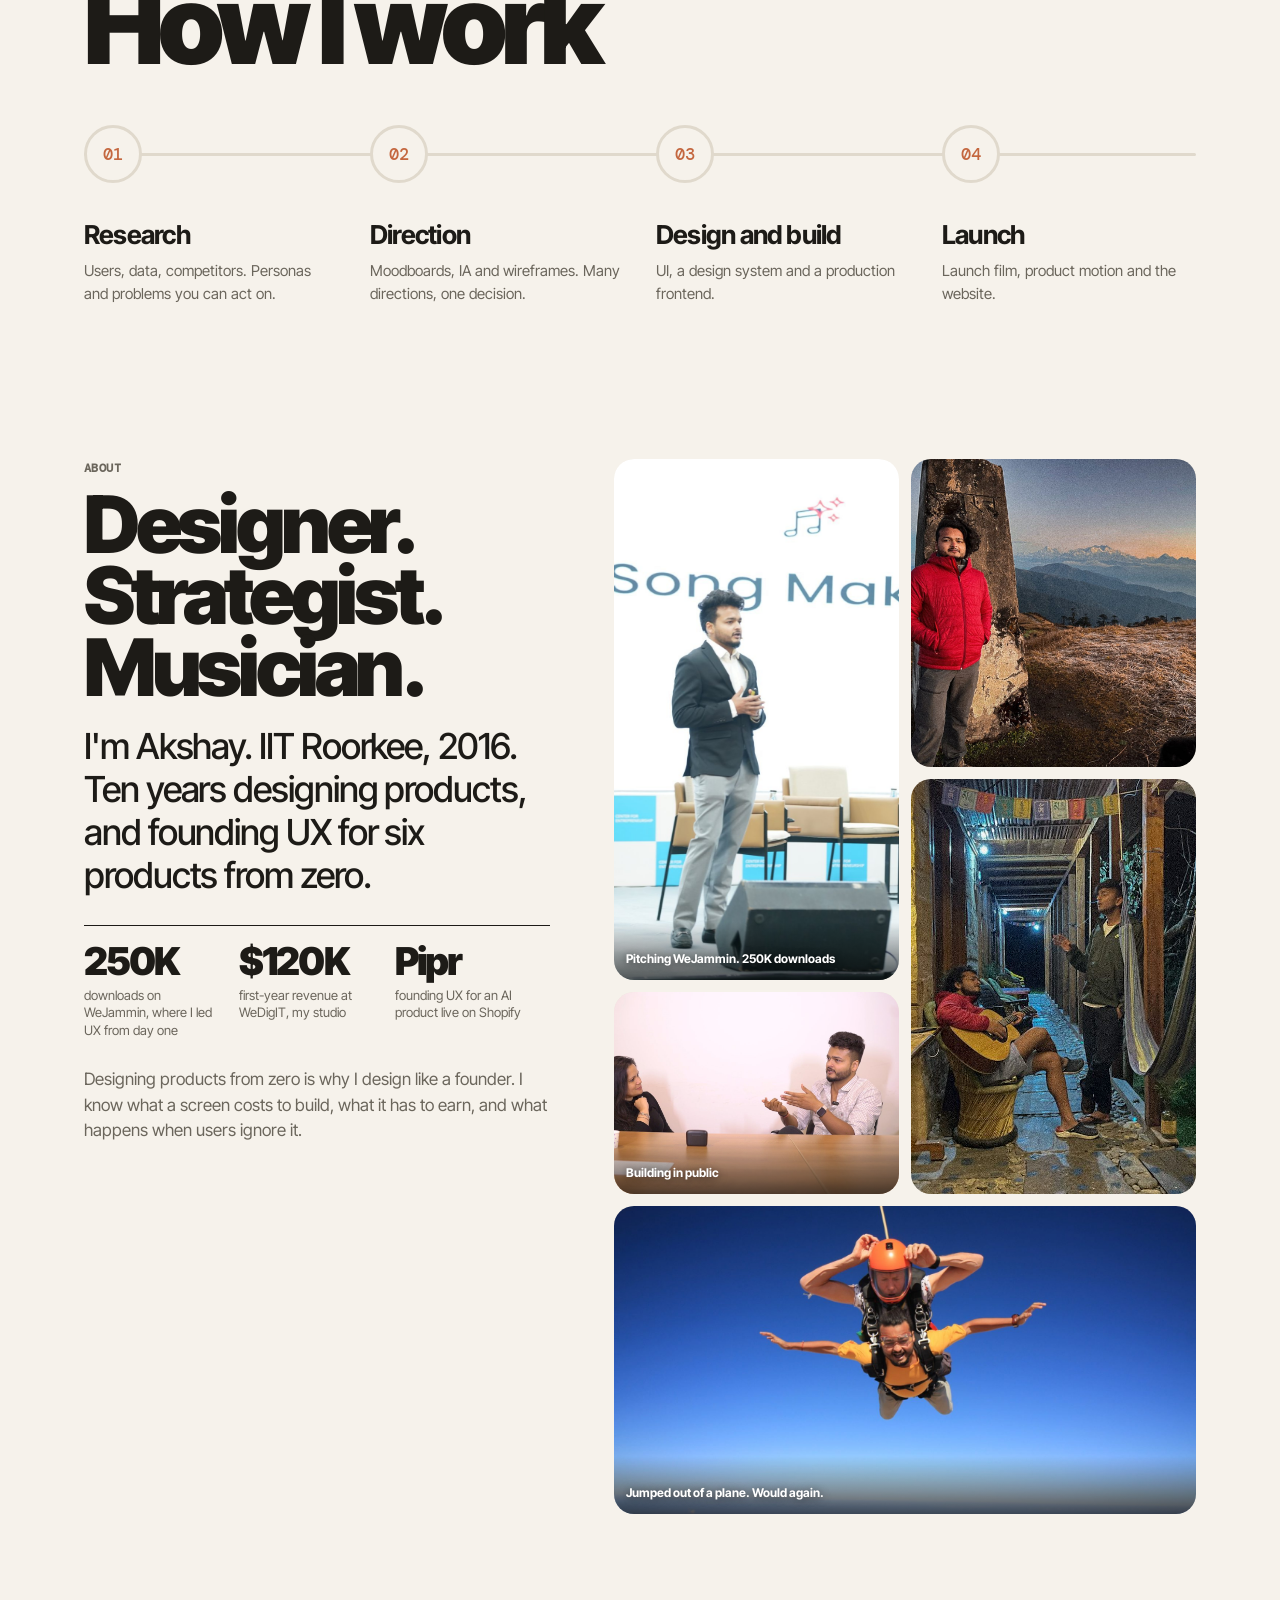
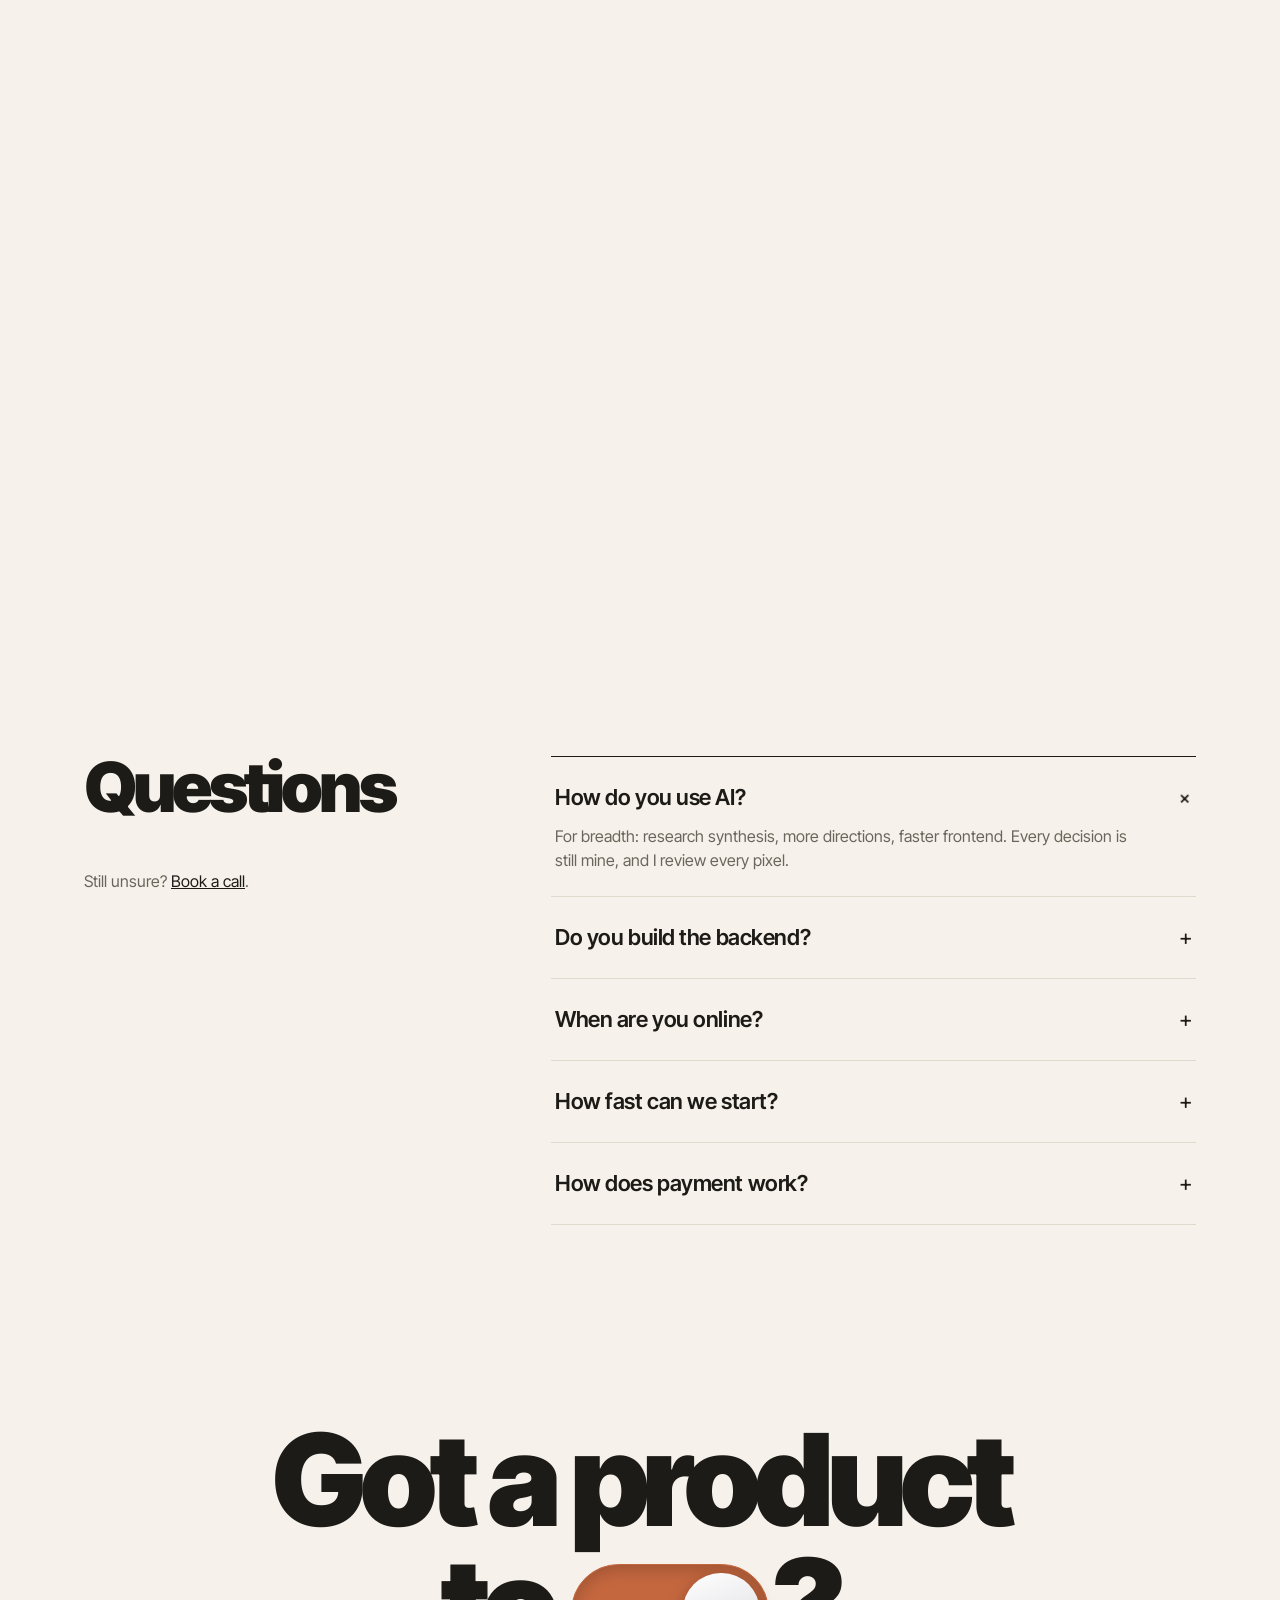
==== commit 8b1e9703: "Faster Pipr visual: blurred placeholder, preload, progressive JPEGs Co-Authored-By: Claude Opus 5.5 " ====
--- a/index.html
+++ b/index.html
@@ -1,7 +1,7 @@
 <!doctype html><html lang="en"><head><meta charset="utf-8"><meta name="viewport" content="width=device-width,initial-scale=1,viewport-fit=cover"><title>Akshay Kheveria · Product Designer</title>
 
 <link rel="preconnect" href="https://fonts.googleapis.com"><link href="https://fonts.googleapis.com/css2?family=Doto:wght@700;900&family=DM+Mono:wght@400;500&family=Inter+Tight:ital,wght@0,400;0,500;0,600;0,700;0,800;0,900;1,400&display=swap" rel="stylesheet"><link rel="stylesheet" href="site.css">
-<meta name="description" content="Akshay Kheveria, senior product designer. Research, design, frontend and launch films for startups in the UK, Australia and India."><link rel="canonical" href="https://akheveria.com/"><meta property="og:type" content="website"><meta property="og:title" content="Akshay Kheveria · Product Designer"><meta property="og:description" content="Akshay Kheveria, senior product designer. Research, design, frontend and launch films for startups in the UK, Australia and India."><meta property="og:url" content="https://akheveria.com/"><meta property="og:image" content="https://akheveria.com/og.jpg"><meta name="twitter:card" content="summary_large_image"><meta name="theme-color" content="#f6f2eb"><link rel="icon" href="/favicon.svg" type="image/svg+xml"></head><body><nav><div class="wrap"><a class="brand" href="index.html">AKSHAY KHEVERIA</a><div class="links"><a href="projects.html">Projects</a><a href="index.html#about">About</a><a href="index.html#words">Reviews</a><a href="index.html#offers">Pricing</a></div><a class="navcta" href="https://cal.com/akshay-kheveria-bcy8pf/design-call" target="_blank" rel="noopener">Book a call</a></div></nav>
+<meta name="description" content="Akshay Kheveria, senior product designer. Research, design, frontend and launch films for startups in the UK, Australia and India."><link rel="canonical" href="https://akheveria.com/"><meta property="og:type" content="website"><meta property="og:title" content="Akshay Kheveria · Product Designer"><meta property="og:description" content="Akshay Kheveria, senior product designer. Research, design, frontend and launch films for startups in the UK, Australia and India."><meta property="og:url" content="https://akheveria.com/"><meta property="og:image" content="https://akheveria.com/og.jpg"><meta name="twitter:card" content="summary_large_image"><meta name="theme-color" content="#f6f2eb"><link rel="icon" href="/favicon.svg" type="image/svg+xml"><link rel="preload" as="image" href="img/p_home2.jpg" fetchpriority="high"></head><body><nav><div class="wrap"><a class="brand" href="index.html">AKSHAY KHEVERIA</a><div class="links"><a href="projects.html">Projects</a><a href="index.html#about">About</a><a href="index.html#words">Reviews</a><a href="index.html#offers">Pricing</a></div><a class="navcta" href="https://cal.com/akshay-kheveria-bcy8pf/design-call" target="_blank" rel="noopener">Book a call</a></div></nav>
 <header class="hero wrap" id="top">
 <canvas class="hdots" id="hdots" aria-hidden="true"></canvas><script>(()=>{const c=document.getElementById('hdots'),x=c.getContext('2d'),h=c.parentElement;const R=matchMedia('(prefers-reduced-motion: reduce)').matches;let W,H,D,ps=[],m={x:-999,y:-999};const cols=['#c4673f','#e6b89c','#b9c4a8','#aebbc6','#e4d0a8'];
 function ink(){return getComputedStyle(document.body).color}
@@ -21,7 +21,7 @@
 
 <section class="wrap" id="work">
   <div class="hrow"><h2>Selected<br>work</h2><a class="btn ghost" href="projects.html">All 9 projects →</a></div>
-  <div class="work"><a class="case wide" style="--i:0" href="pipr.html"><div class="stage v-br" style="background:linear-gradient(160deg,#efeeea,#d9d7d0)"><span class="badge">Live on the Shopify App Store</span><div class="br"><div class="bb"><i></i><i></i><i></i><span>app.heypipr.com</span></div><div class="bv xf"><img src="img/p_home2.jpg" alt="Pipr copilot home"><img src="img/p_audit.jpg" alt="Pipr store check"><img src="img/p_content.jpg" alt="Pipr content tab"><img src="img/p_inbox.jpg" alt="Pipr inbox"></div></div></div>
+  <div class="work"><a class="case wide" style="--i:0" href="pipr.html"><div class="stage v-br" style="background:linear-gradient(160deg,#efeeea,#d9d7d0)"><span class="badge">Live on the Shopify App Store</span><div class="br"><div class="bb"><i></i><i></i><i></i><span>app.heypipr.com</span></div><div class="bv xf" style="background:#eceae4 url([data-uri]) top/cover"><img src="img/p_home2.jpg" alt="Pipr copilot home" fetchpriority="high" decoding="async"><img src="img/p_audit.jpg" alt="Pipr store check" loading="lazy" decoding="async"><img src="img/p_content.jpg" alt="Pipr content tab" loading="lazy" decoding="async"><img src="img/p_inbox.jpg" alt="Pipr inbox" loading="lazy" decoding="async"></div></div></div>
       <div class="meta"><div><small>01 · Founding designer · AI · 2026</small><h3><b>Pipr.</b> A copilot that runs the store and a help desk that sells, for Shopify brands.</h3><div class="tags"><span>Web app</span><span>Frontend</span><span>Website</span><span>Launch films</span></div></div><div class="cstat"><b>52%+</b><span>of sales in chat</span></div><span class="btn">Case study →</span></div></a><a class="case wide" style="--i:1" href="saas-dashboard.html"><div class="stage v-comp" style="background:linear-gradient(150deg,#062f2c,#0e5a54)"><span class="badge">Enterprise · NDA</span><div class="c1"><img src="img/e_home.jpg" alt="Customer success home" loading="lazy"></div></div>
       <div class="meta"><div><small>02 · Enterprise · NDA · 2026</small><h3><b>Customer success platform.</b> Turns account complexity into clear action for customer success managers.</h3><div class="tags"><span>SaaS</span><span>Design system</span><span>30 days</span></div></div><div class="cstat"><b>30</b><span>days</span></div><span class="btn">Case study →</span></div></a><a class="case wide" style="--i:2" href="gofigr.html"><div class="stage v-img"><span class="badge">Backed by Antler</span><img src="img/gf_hero.jpg" alt="GoFIGR people search and career action plan" loading="lazy"></div>
       <div class="meta"><div><small>03 · Client · Australia · 2024</small><h3><b>GoFIGR.</b> Shows HR leaders, task by task, how AI is reshaping their company.</h3><div class="tags"><span>SaaS</span><span>6 modules</span><span>4 months to MVP</span></div></div><div class="cstat"><b>Antler</b><span>backed</span></div><span class="btn">Case study →</span></div></a><a class="case wide" style="--i:3" href="quid.html"><div class="stage v-ph" style="background:#c6ff3d"><span class="badge">Live on the App Store</span><div class="ph" style="--d:0.0s;aspect-ratio:390/844;--r:0.4621"><img src="img/q_home.png" alt="App screen" loading="lazy"></div><div class="ph" style="--d:0.6s;aspect-ratio:390/844;--r:0.4621"><img src="img/q_money.png" alt="App screen" loading="lazy"></div><div class="ph" style="--d:1.2s;aspect-ratio:390/844;--r:0.4621"><img src="img/q_deals.png" alt="App screen" loading="lazy"></div><div class="ph" style="--d:1.7999999999999998s;aspect-ratio:390/844;--r:0.4621"><img src="img/q_login.png" alt="App screen" loading="lazy"></div></div>
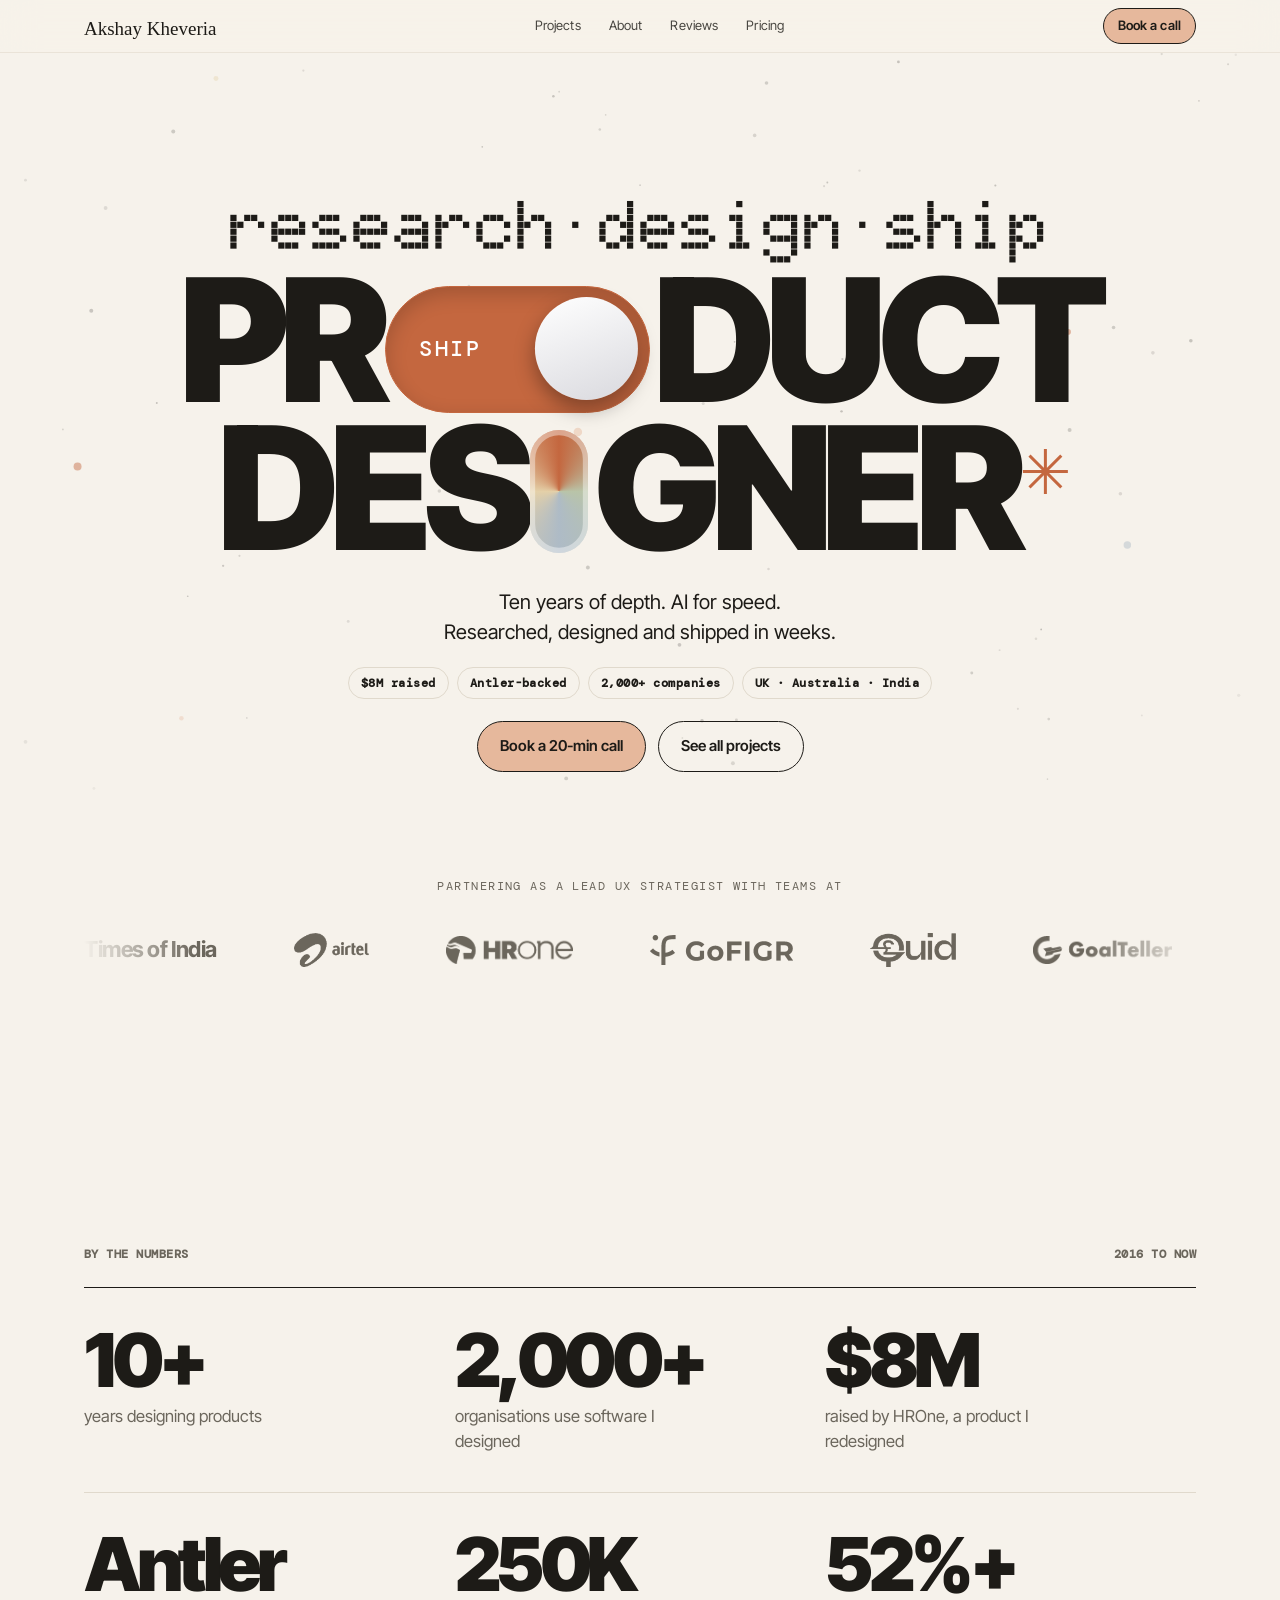
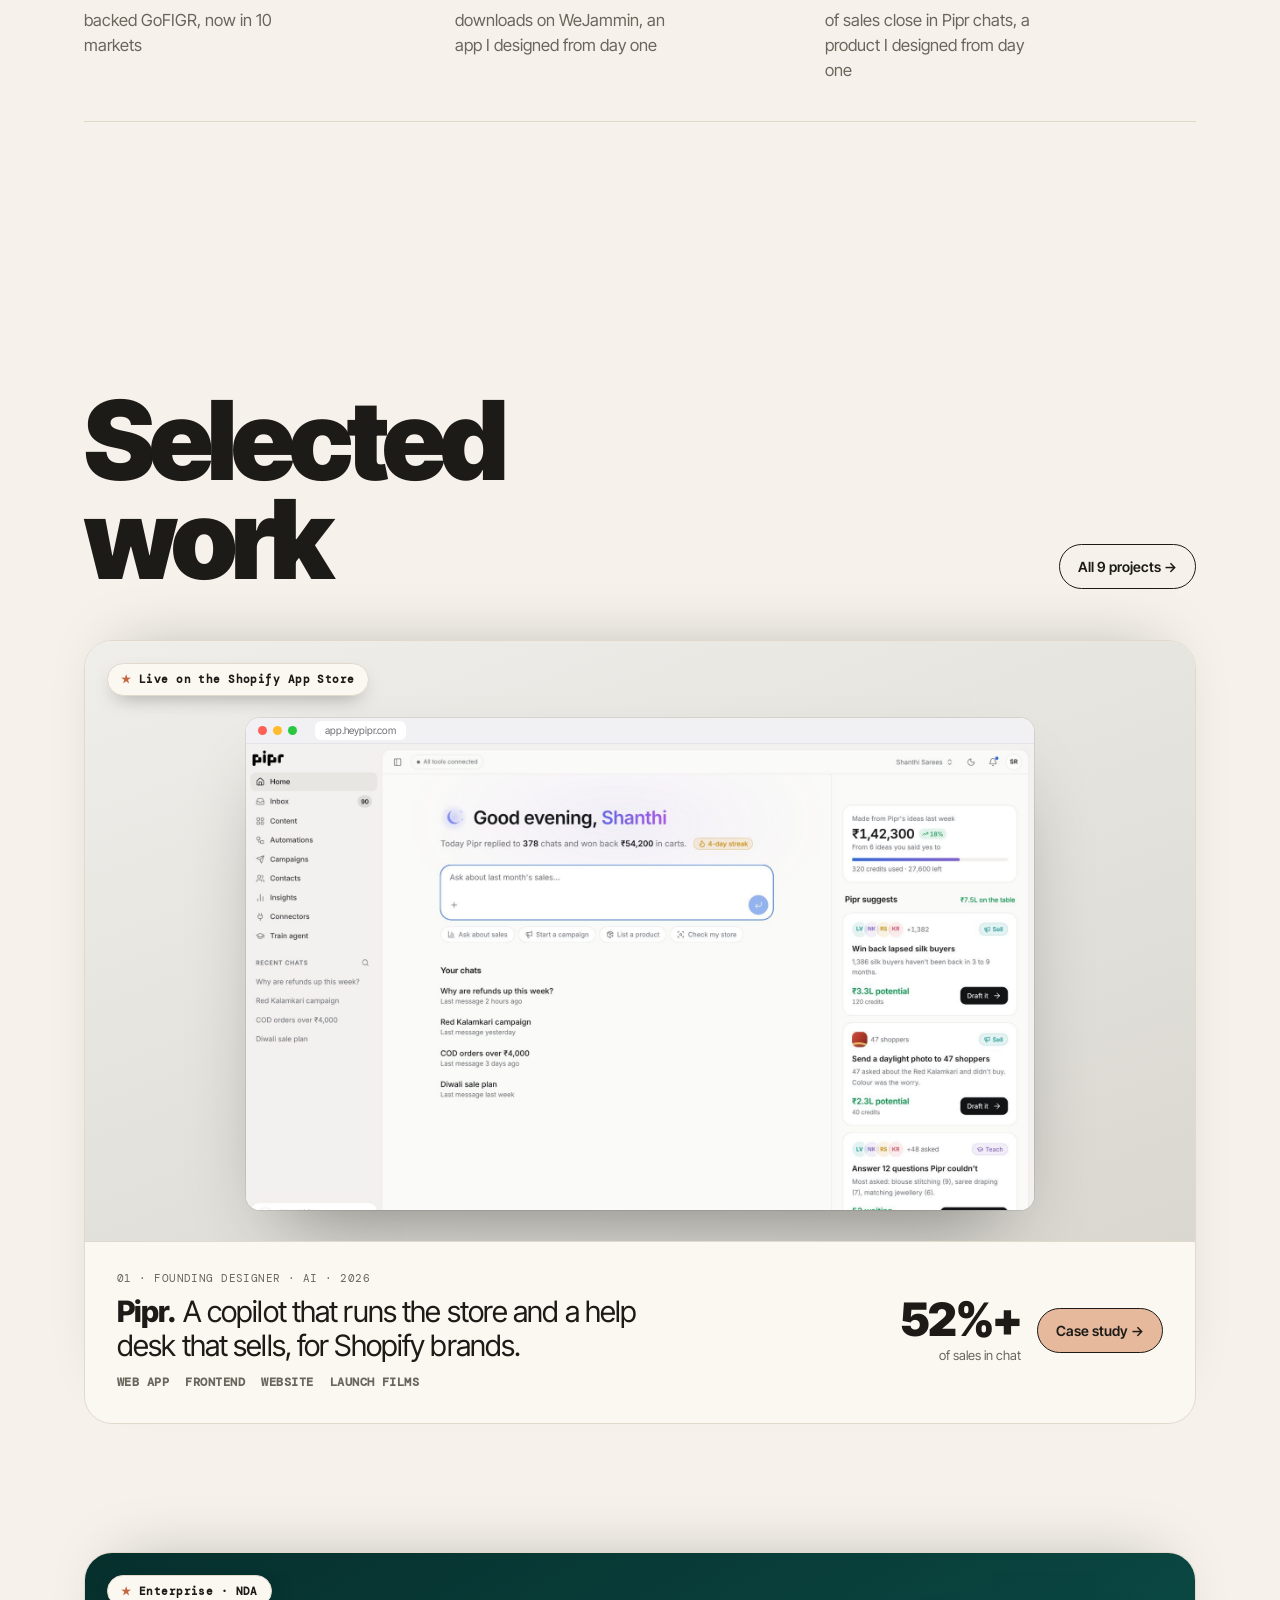
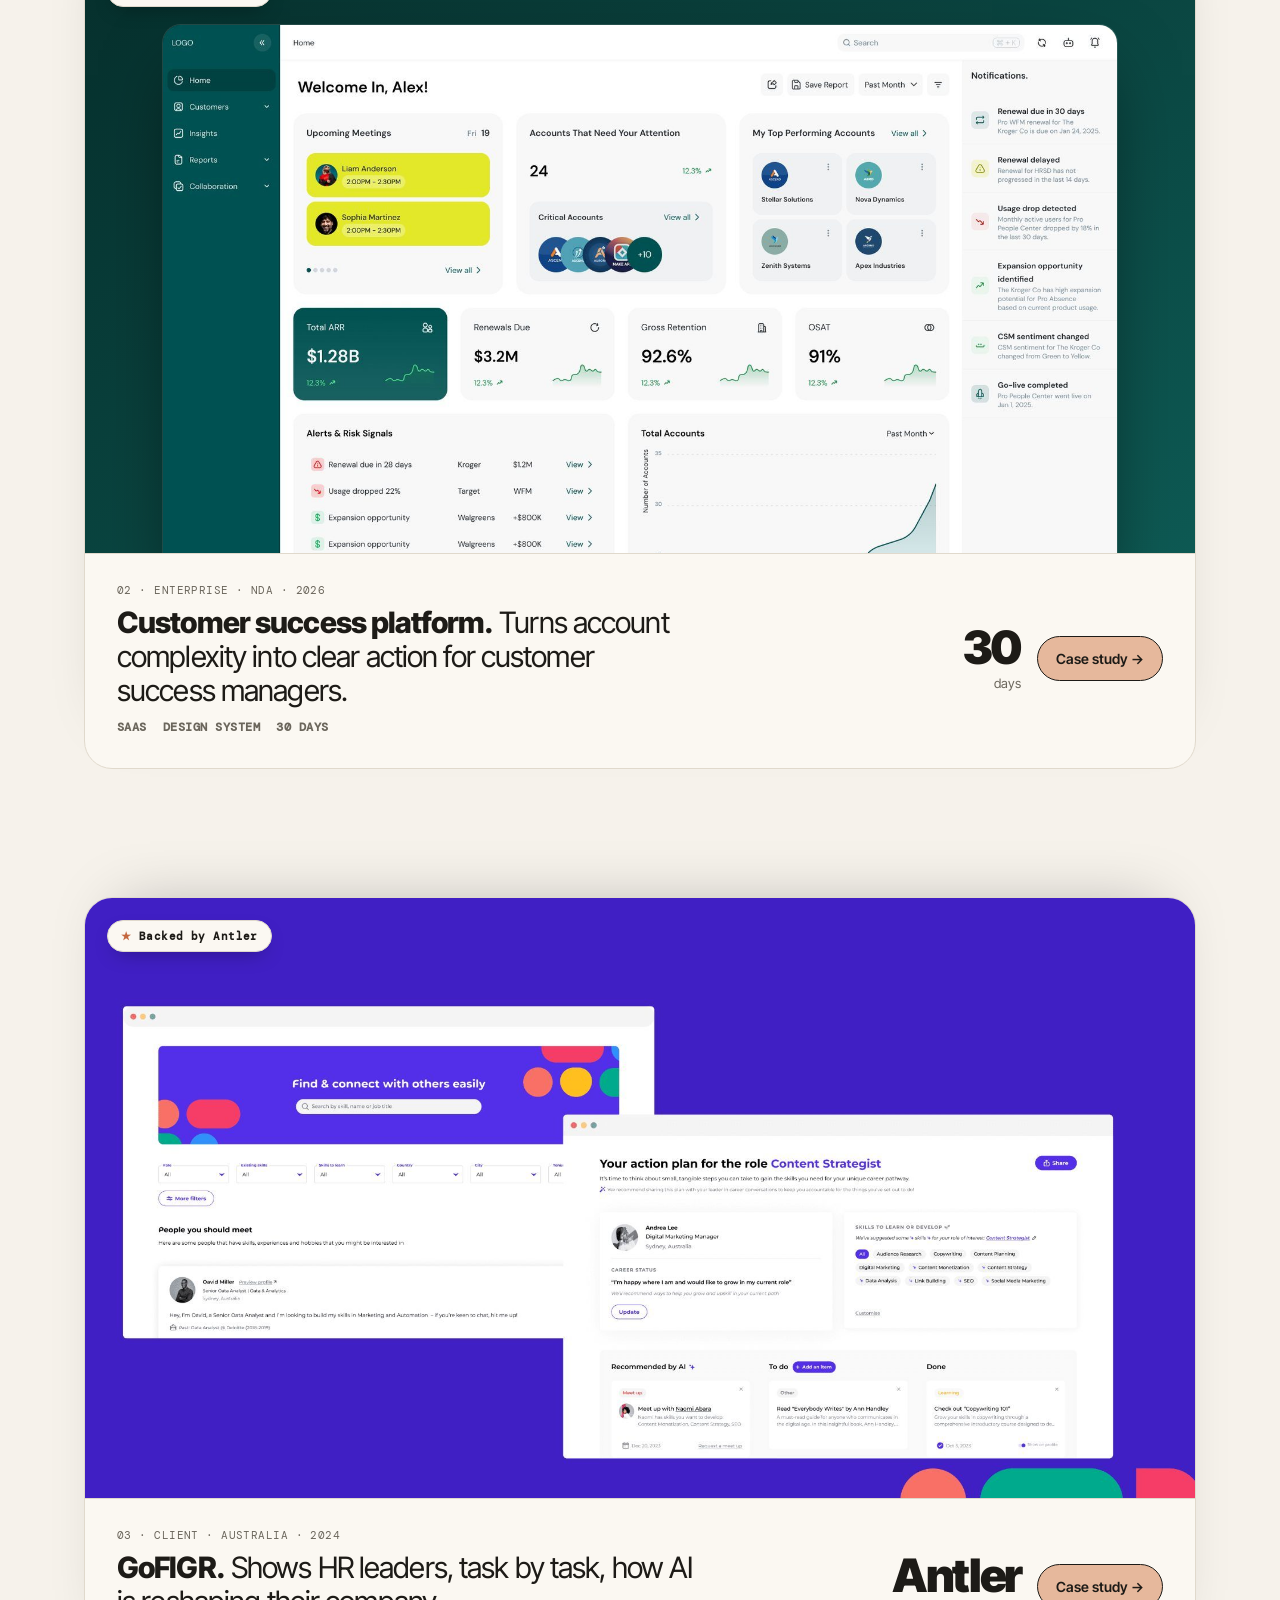
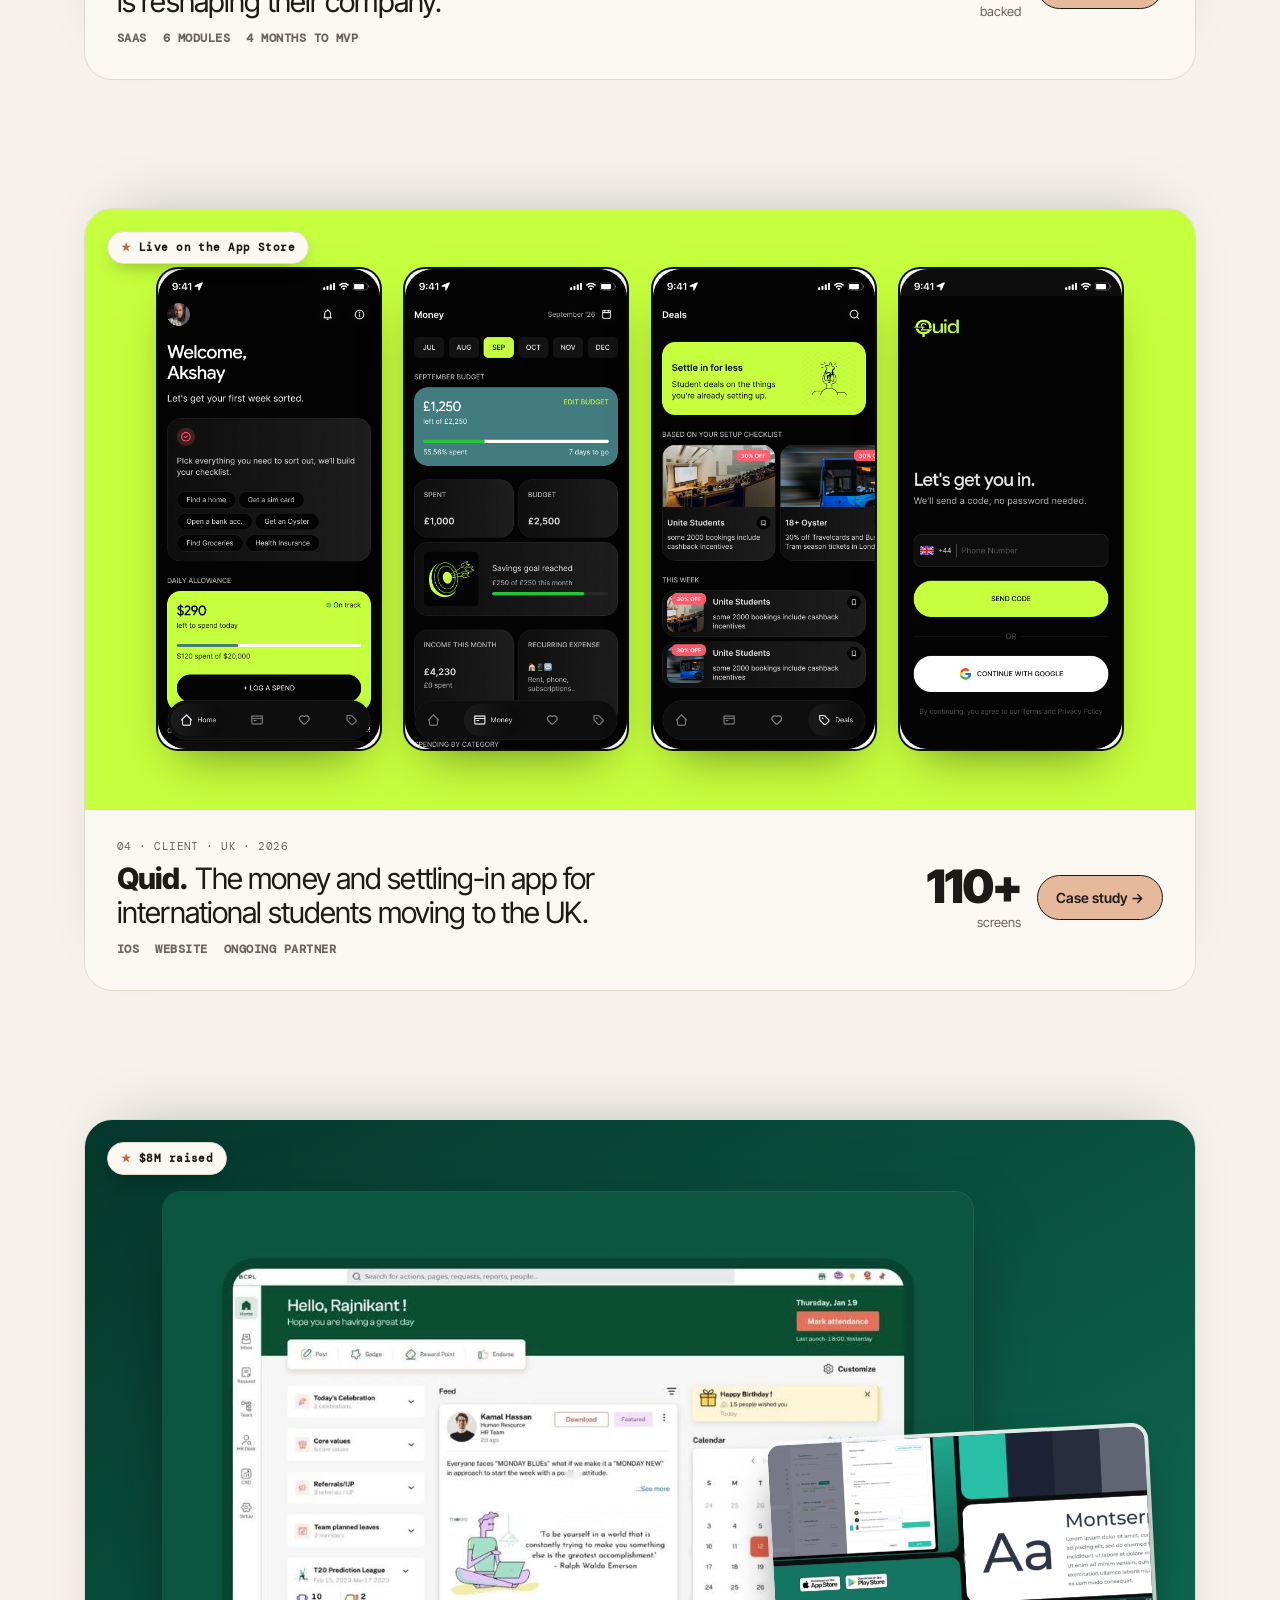
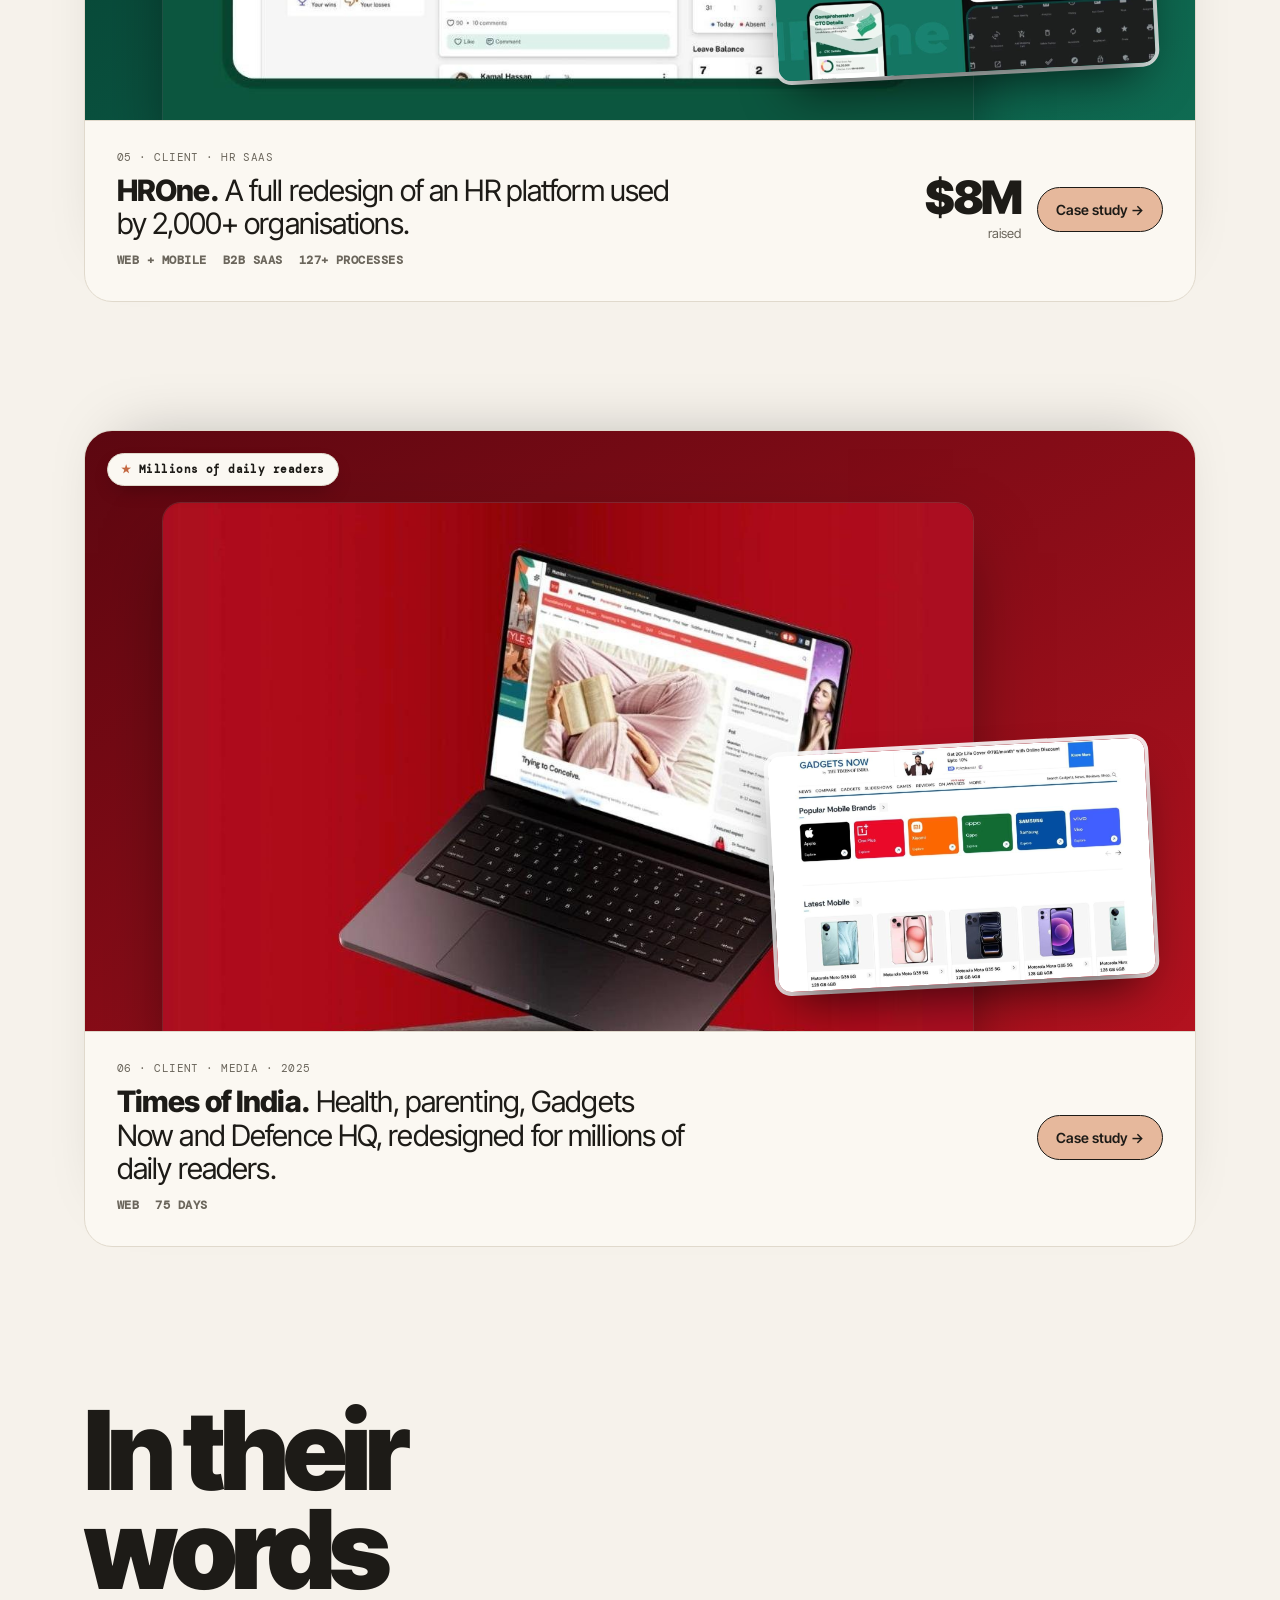
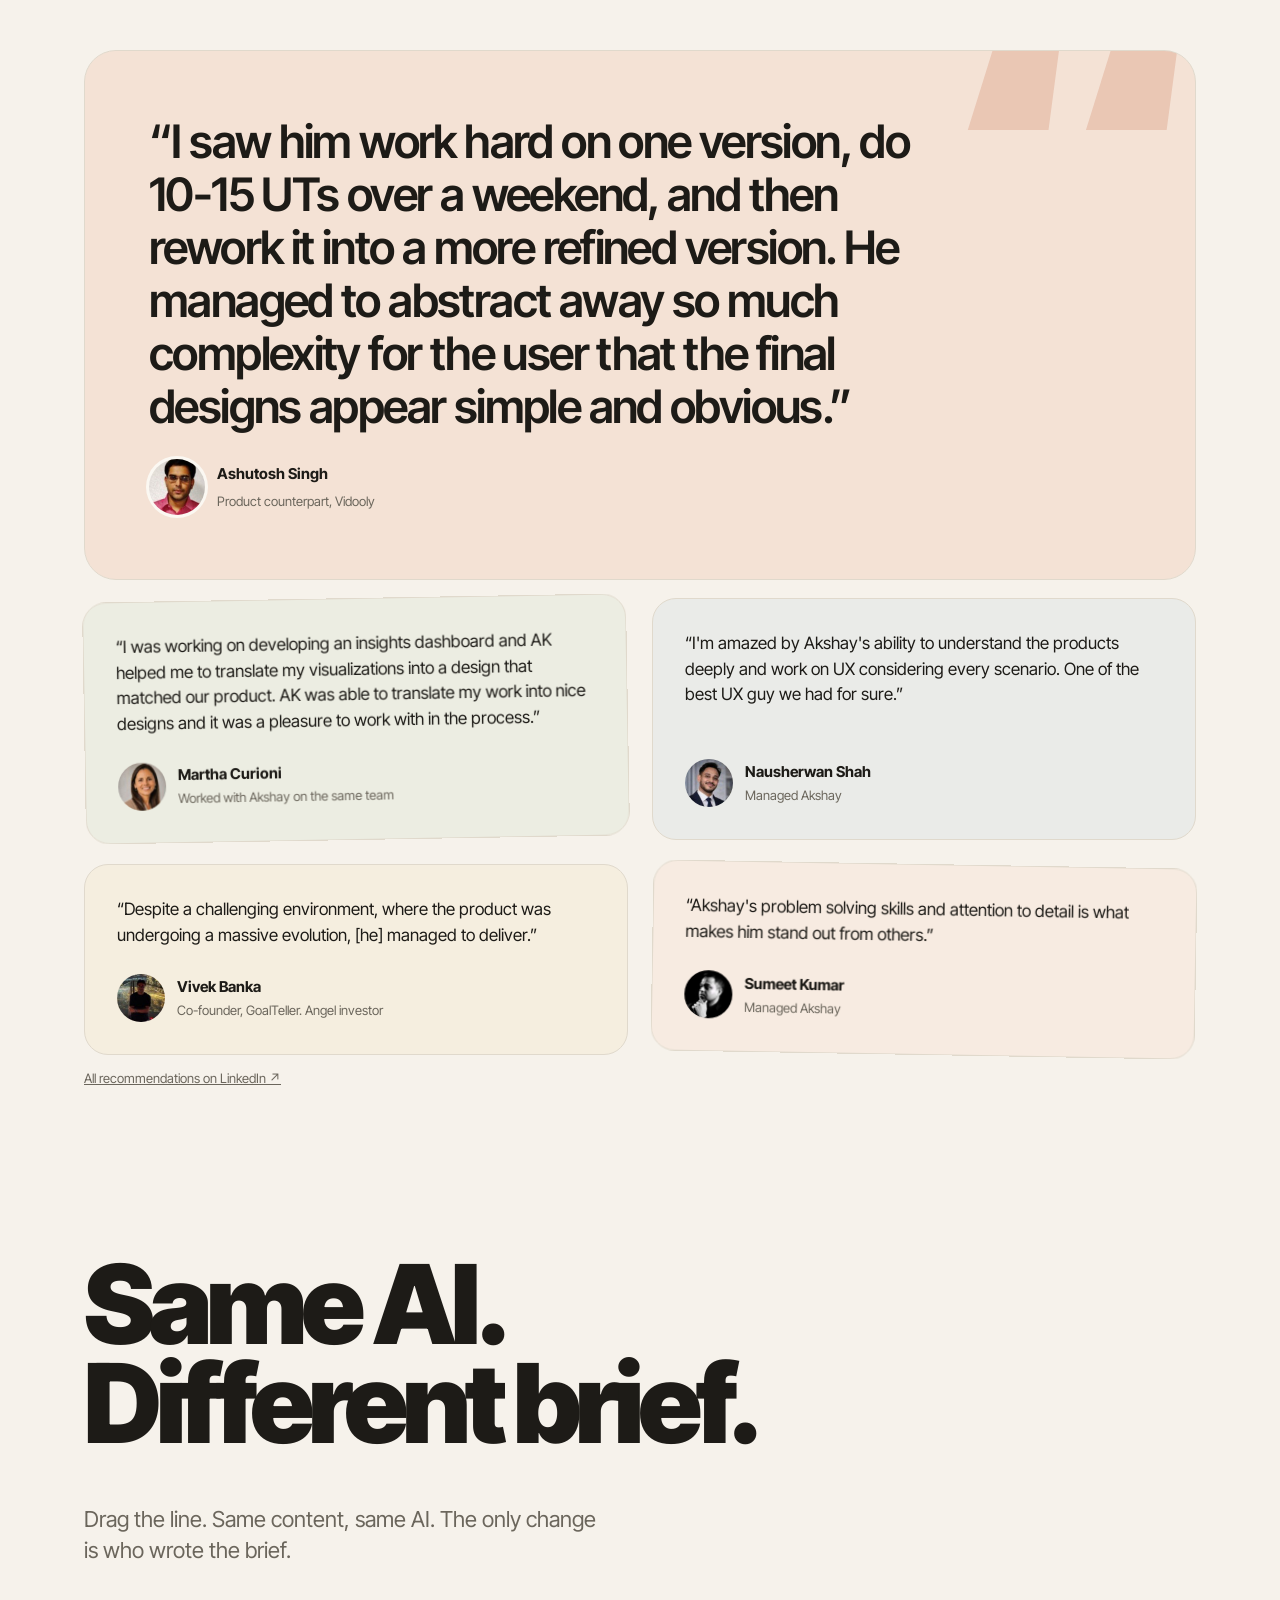
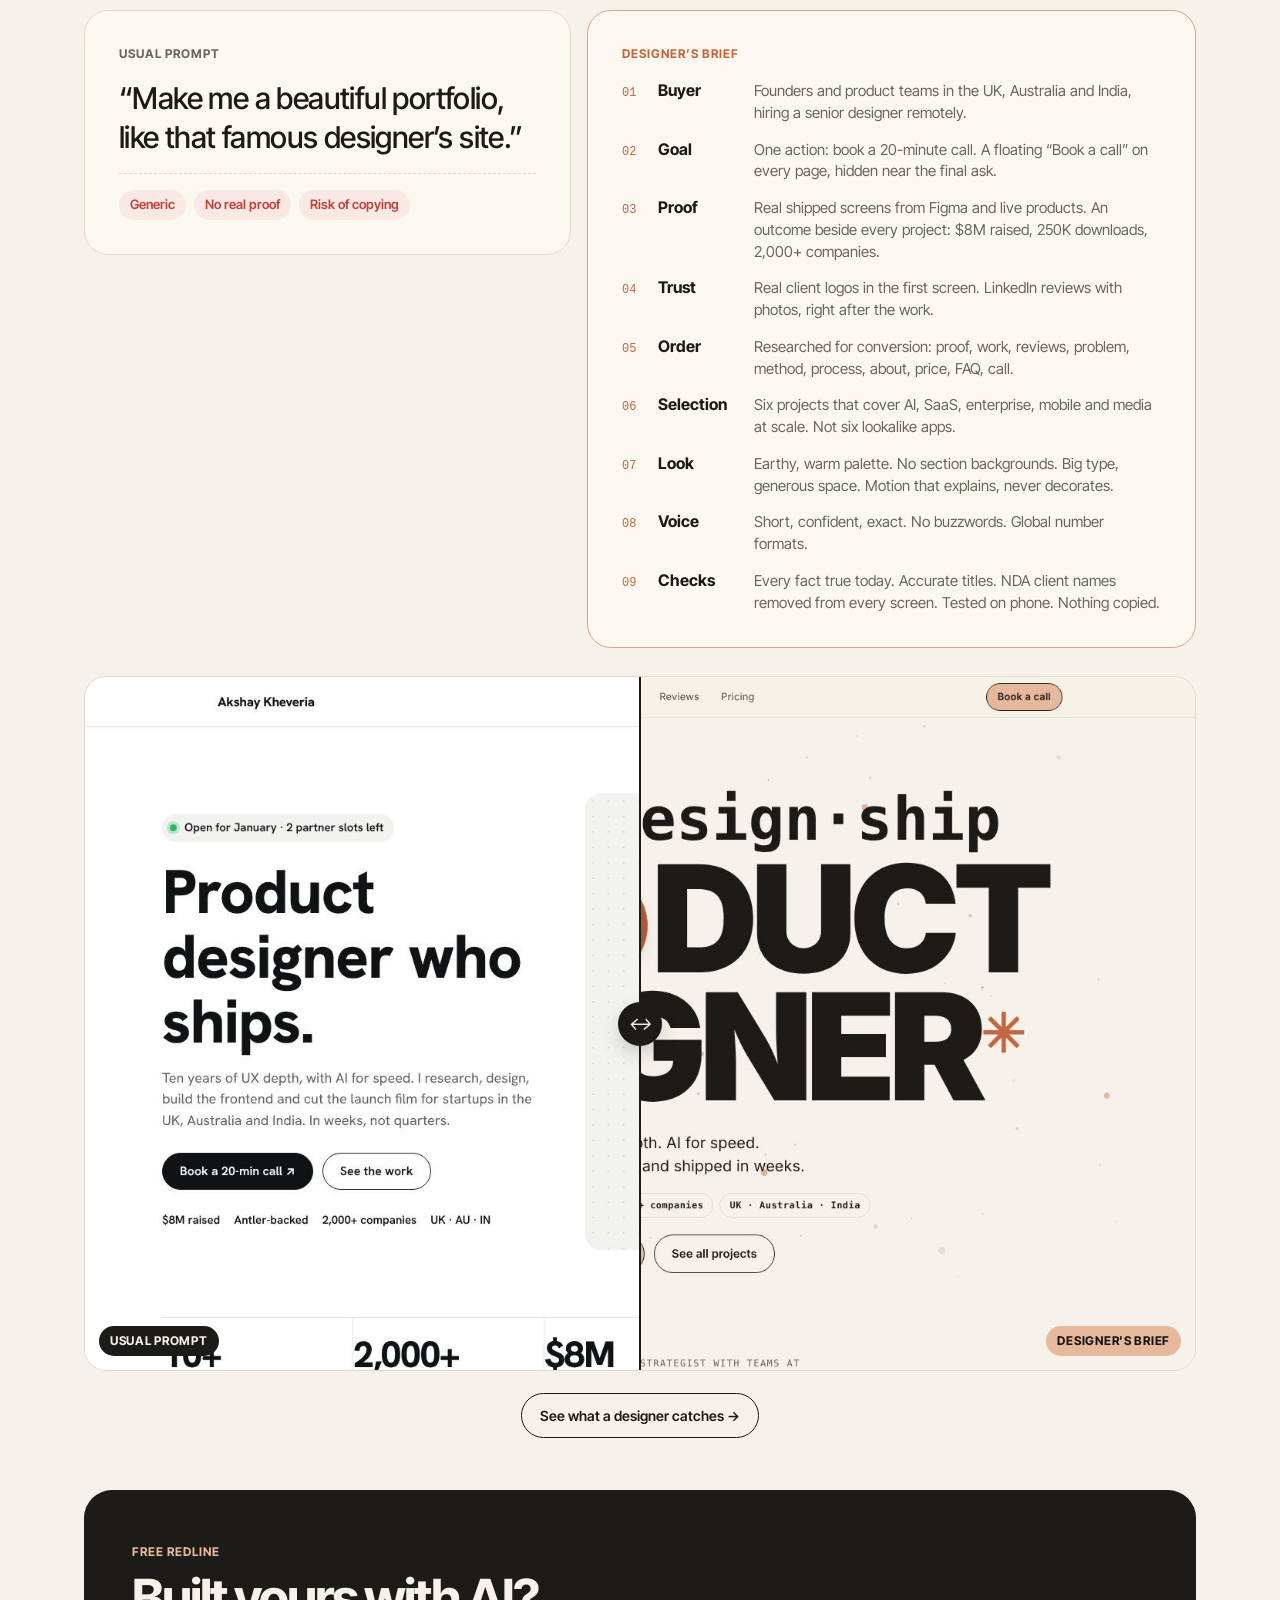
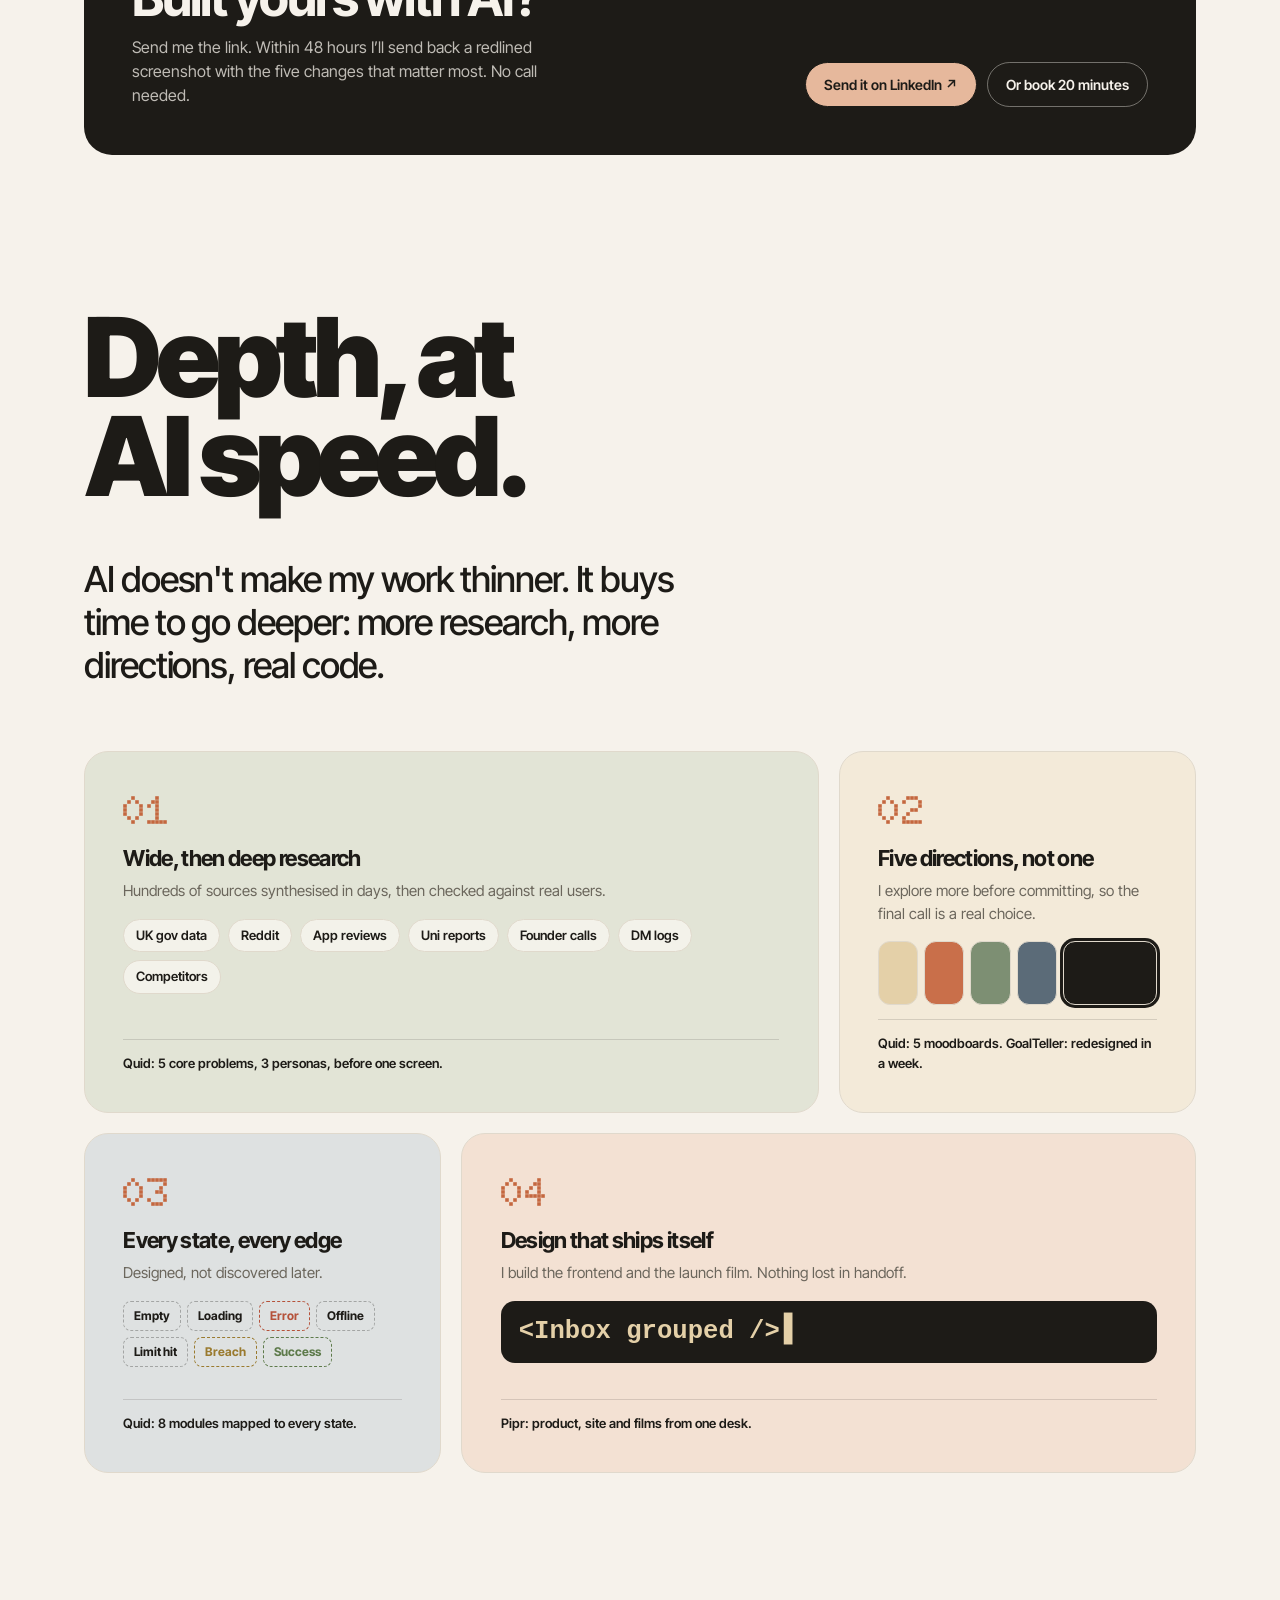
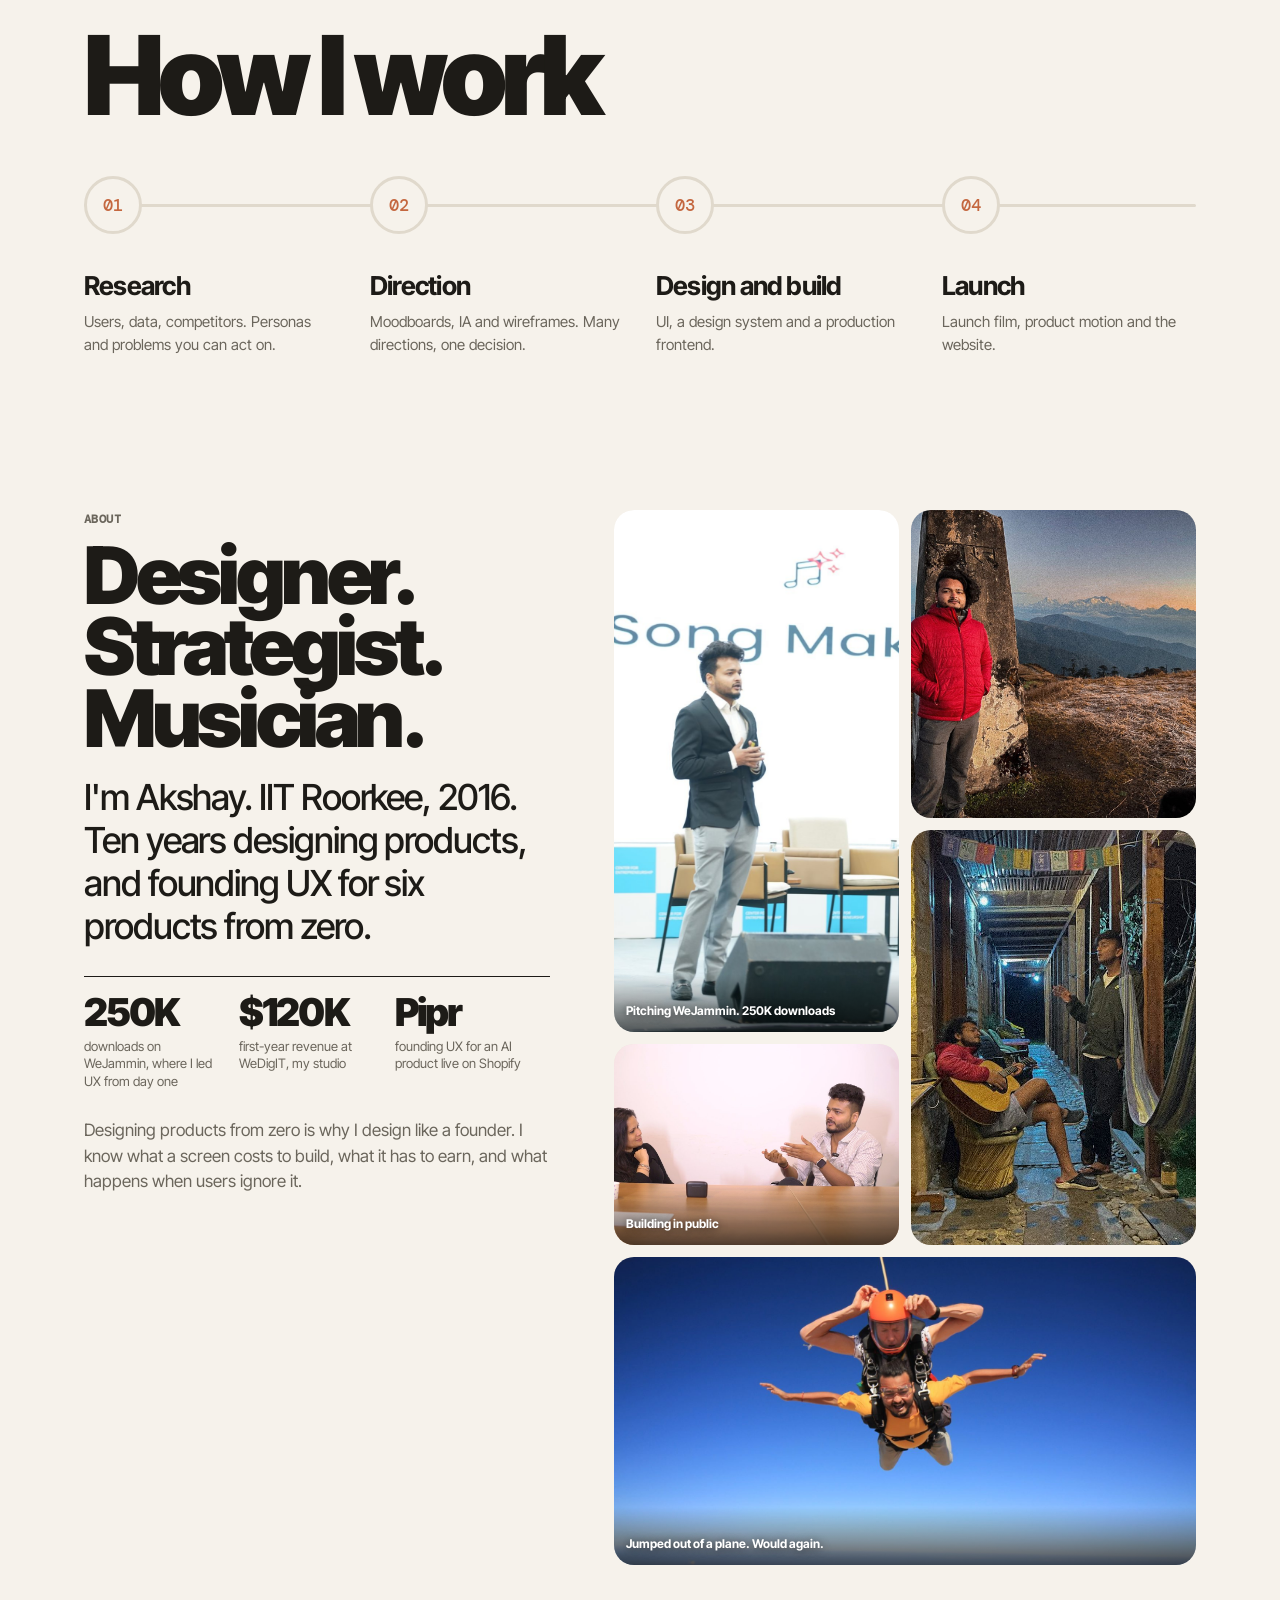
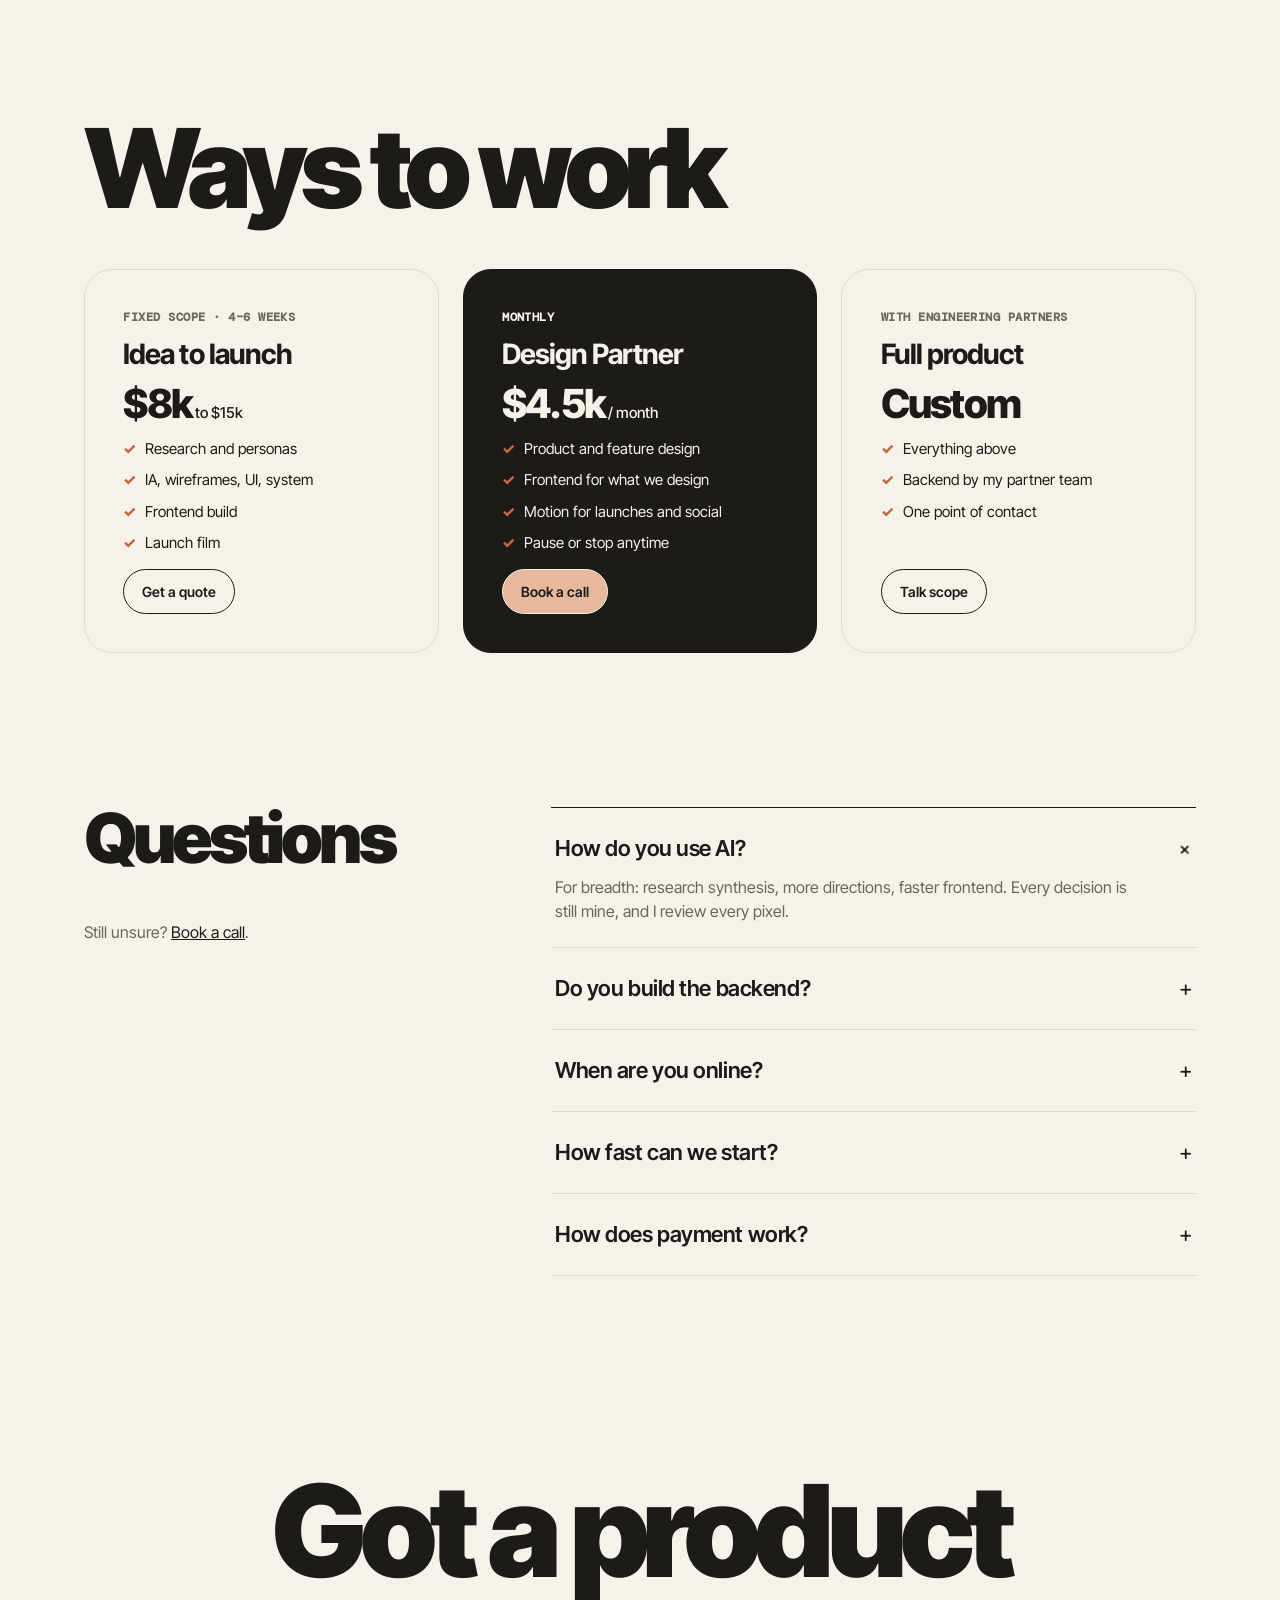
==== commit a9ca486f: "Signature-style logo and more space above the hero Co-Authored-By: Claude Opus 5.5 <noreply@anthropi" ====
--- a/index.html
+++ b/index.html
@@ -1,7 +1,7 @@
 <!doctype html><html lang="en"><head><meta charset="utf-8"><meta name="viewport" content="width=device-width,initial-scale=1,viewport-fit=cover"><title>Akshay Kheveria · Product Designer</title>
 
-<link rel="preconnect" href="https://fonts.googleapis.com"><link href="https://fonts.googleapis.com/css2?family=Doto:wght@700;900&family=DM+Mono:wght@400;500&family=Inter+Tight:ital,wght@0,400;0,500;0,600;0,700;0,800;0,900;1,400&display=swap" rel="stylesheet"><link rel="stylesheet" href="site.css">
-<meta name="description" content="Akshay Kheveria, senior product designer. Research, design, frontend and launch films for startups in the UK, Australia and India."><link rel="canonical" href="https://akheveria.com/"><meta property="og:type" content="website"><meta property="og:title" content="Akshay Kheveria · Product Designer"><meta property="og:description" content="Akshay Kheveria, senior product designer. Research, design, frontend and launch films for startups in the UK, Australia and India."><meta property="og:url" content="https://akheveria.com/"><meta property="og:image" content="https://akheveria.com/og.jpg"><meta name="twitter:card" content="summary_large_image"><meta name="theme-color" content="#f6f2eb"><link rel="icon" href="/favicon.svg" type="image/svg+xml"><link rel="preload" as="image" href="img/p_home2.jpg" fetchpriority="high"></head><body><nav><div class="wrap"><a class="brand" href="index.html">AKSHAY KHEVERIA</a><div class="links"><a href="projects.html">Projects</a><a href="index.html#about">About</a><a href="index.html#words">Reviews</a><a href="index.html#offers">Pricing</a></div><a class="navcta" href="https://cal.com/akshay-kheveria-bcy8pf/design-call" target="_blank" rel="noopener">Book a call</a></div></nav>
+<link rel="preconnect" href="https://fonts.googleapis.com"><link href="https://fonts.googleapis.com/css2?family=Doto:wght@700;900&family=Homemade+Apple&family=DM+Mono:wght@400;500&family=Inter+Tight:ital,wght@0,400;0,500;0,600;0,700;0,800;0,900;1,400&display=swap" rel="stylesheet"><link rel="stylesheet" href="site.css">
+<meta name="description" content="Akshay Kheveria, senior product designer. Research, design, frontend and launch films for startups in the UK, Australia and India."><link rel="canonical" href="https://akheveria.com/"><meta property="og:type" content="website"><meta property="og:title" content="Akshay Kheveria · Product Designer"><meta property="og:description" content="Akshay Kheveria, senior product designer. Research, design, frontend and launch films for startups in the UK, Australia and India."><meta property="og:url" content="https://akheveria.com/"><meta property="og:image" content="https://akheveria.com/og.jpg"><meta name="twitter:card" content="summary_large_image"><meta name="theme-color" content="#f6f2eb"><link rel="icon" href="/favicon.svg" type="image/svg+xml"><link rel="preload" as="image" href="img/p_home2.jpg" fetchpriority="high"></head><body><nav><div class="wrap"><a class="brand" href="index.html">Akshay Kheveria</a><div class="links"><a href="projects.html">Projects</a><a href="index.html#about">About</a><a href="index.html#words">Reviews</a><a href="index.html#offers">Pricing</a></div><a class="navcta" href="https://cal.com/akshay-kheveria-bcy8pf/design-call" target="_blank" rel="noopener">Book a call</a></div></nav>
 <header class="hero wrap" id="top">
 <canvas class="hdots" id="hdots" aria-hidden="true"></canvas><script>(()=>{const c=document.getElementById('hdots'),x=c.getContext('2d'),h=c.parentElement;const R=matchMedia('(prefers-reduced-motion: reduce)').matches;let W,H,D,ps=[],m={x:-999,y:-999};const cols=['#c4673f','#e6b89c','#b9c4a8','#aebbc6','#e4d0a8'];
 function ink(){return getComputedStyle(document.body).color}
--- a/site.css
+++ b/site.css
@@ -702,3 +702,7 @@
 .sa .sa-b li:nth-child(7){transition-delay:1.12s}.sa .sa-b li:nth-child(8){transition-delay:1.24s}.sa .sa-b li:nth-child(9){transition-delay:1.36s}
 @media(max-width:560px){.sa-b.s li{grid-template-columns:22px 76px 1fr;font-size:14px}}
 @media(min-width:901px){.sa-p.usual{position:sticky;top:100px}}
+/* v22 signature logo + hero breathing room */
+.brand{font-family:"Homemade Apple",cursive;font-weight:400!important;letter-spacing:0!important;text-transform:none!important;font-size:19px;line-height:1;padding-top:4px;white-space:nowrap}
+@media(max-width:560px){.brand{font-size:16px}}
+.hero{padding-top:clamp(84px,11vw,160px)!important}
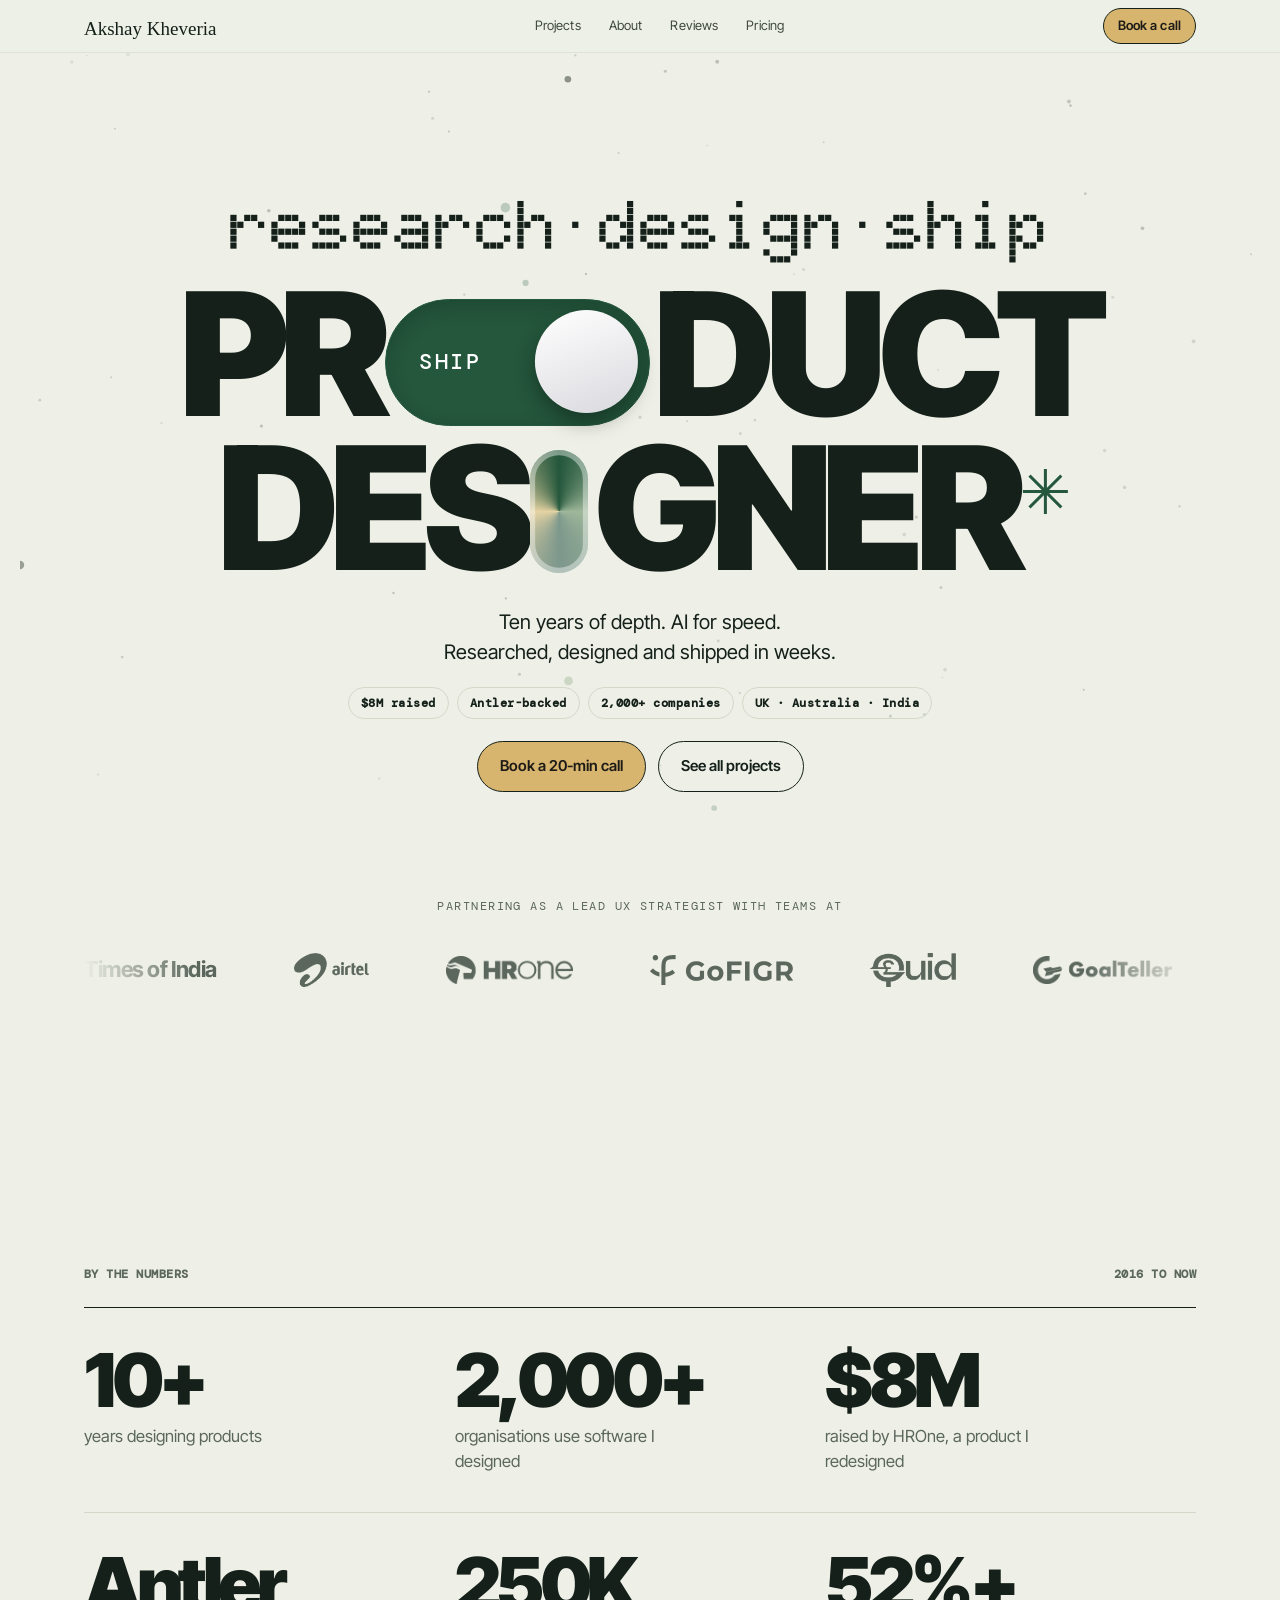
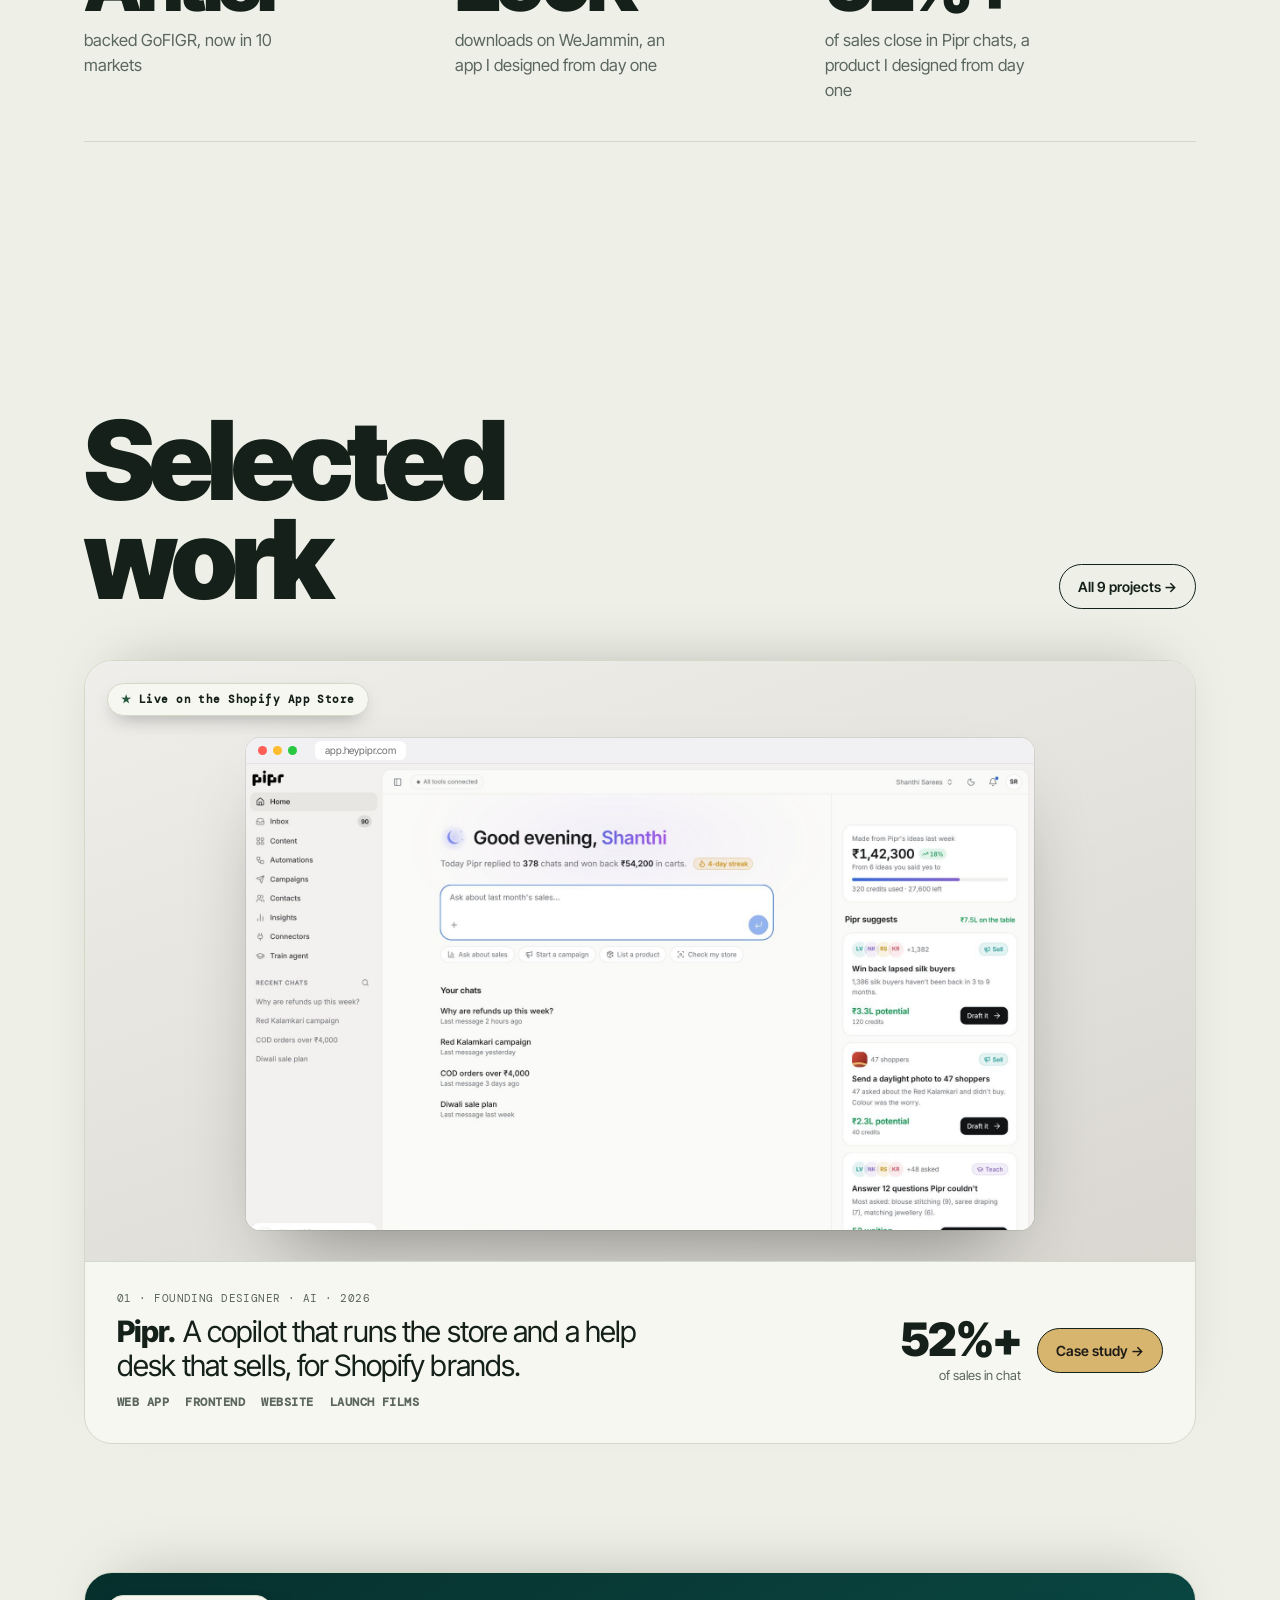
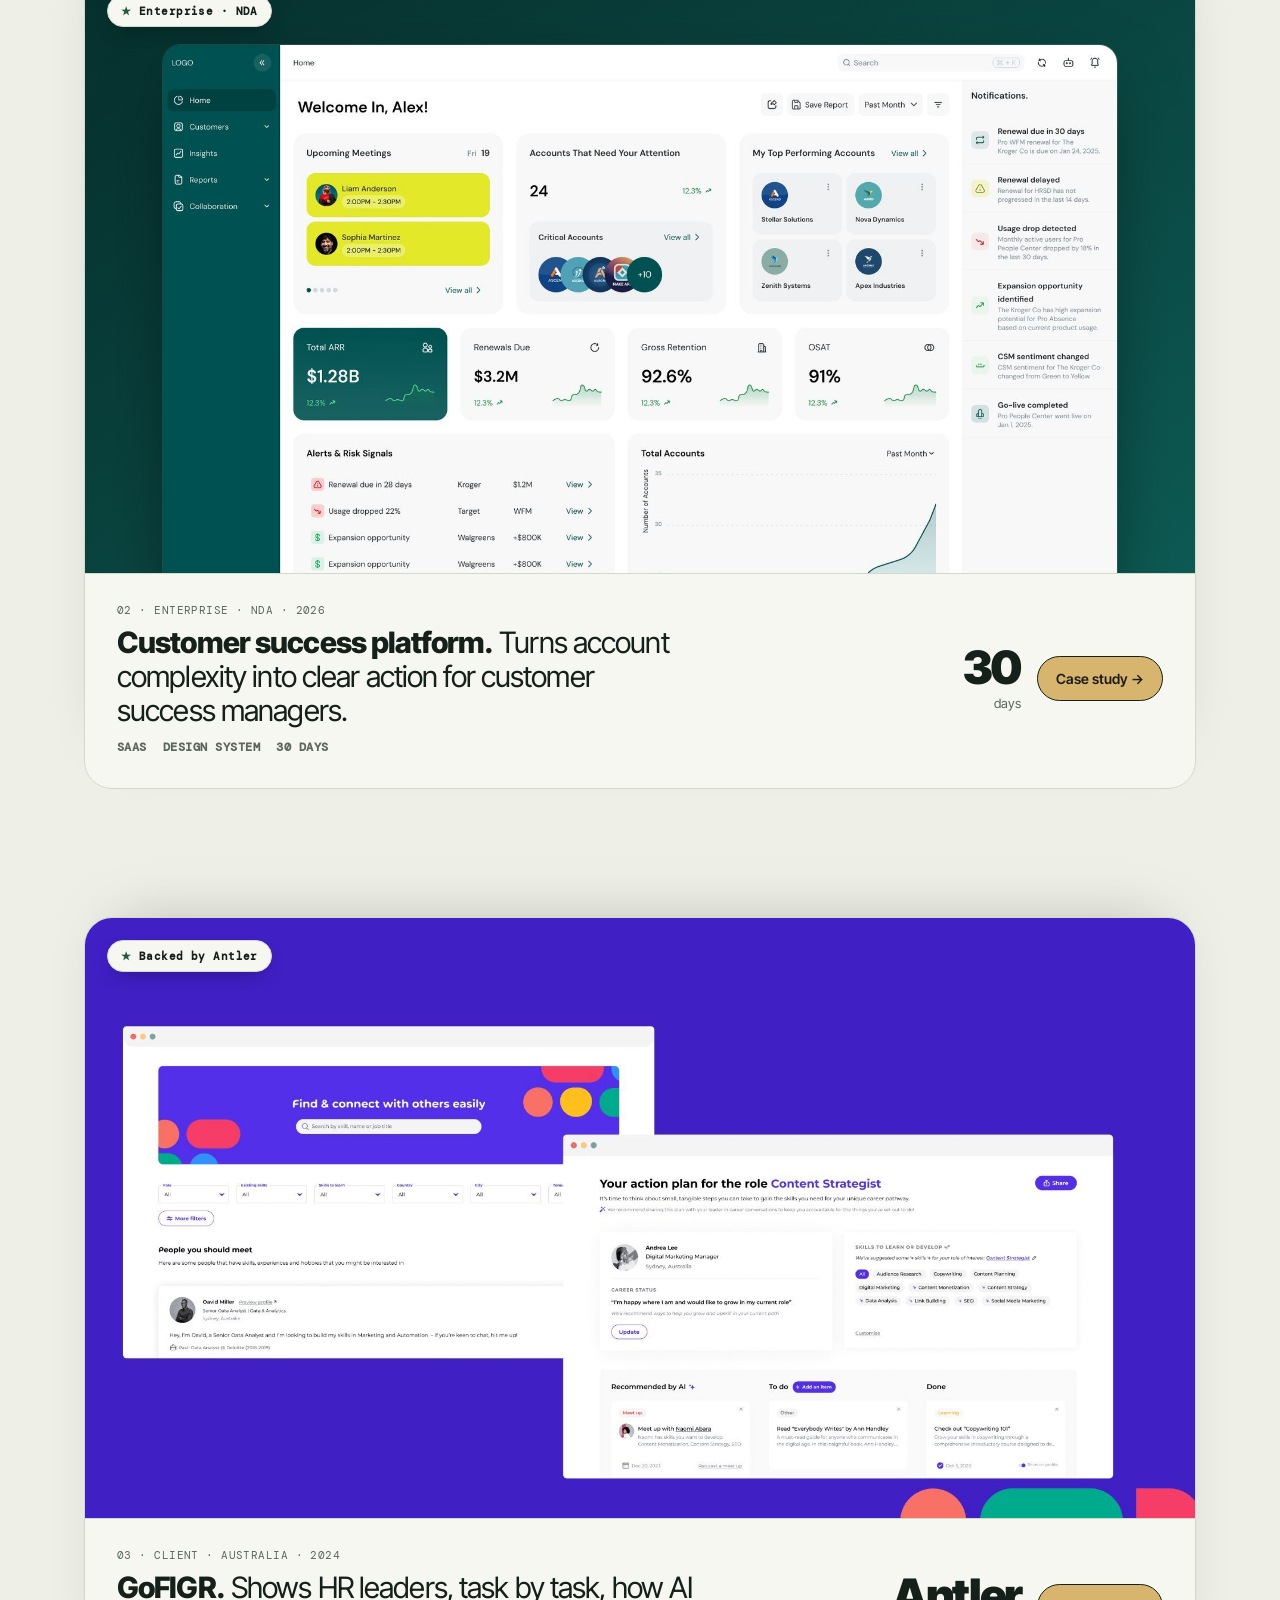
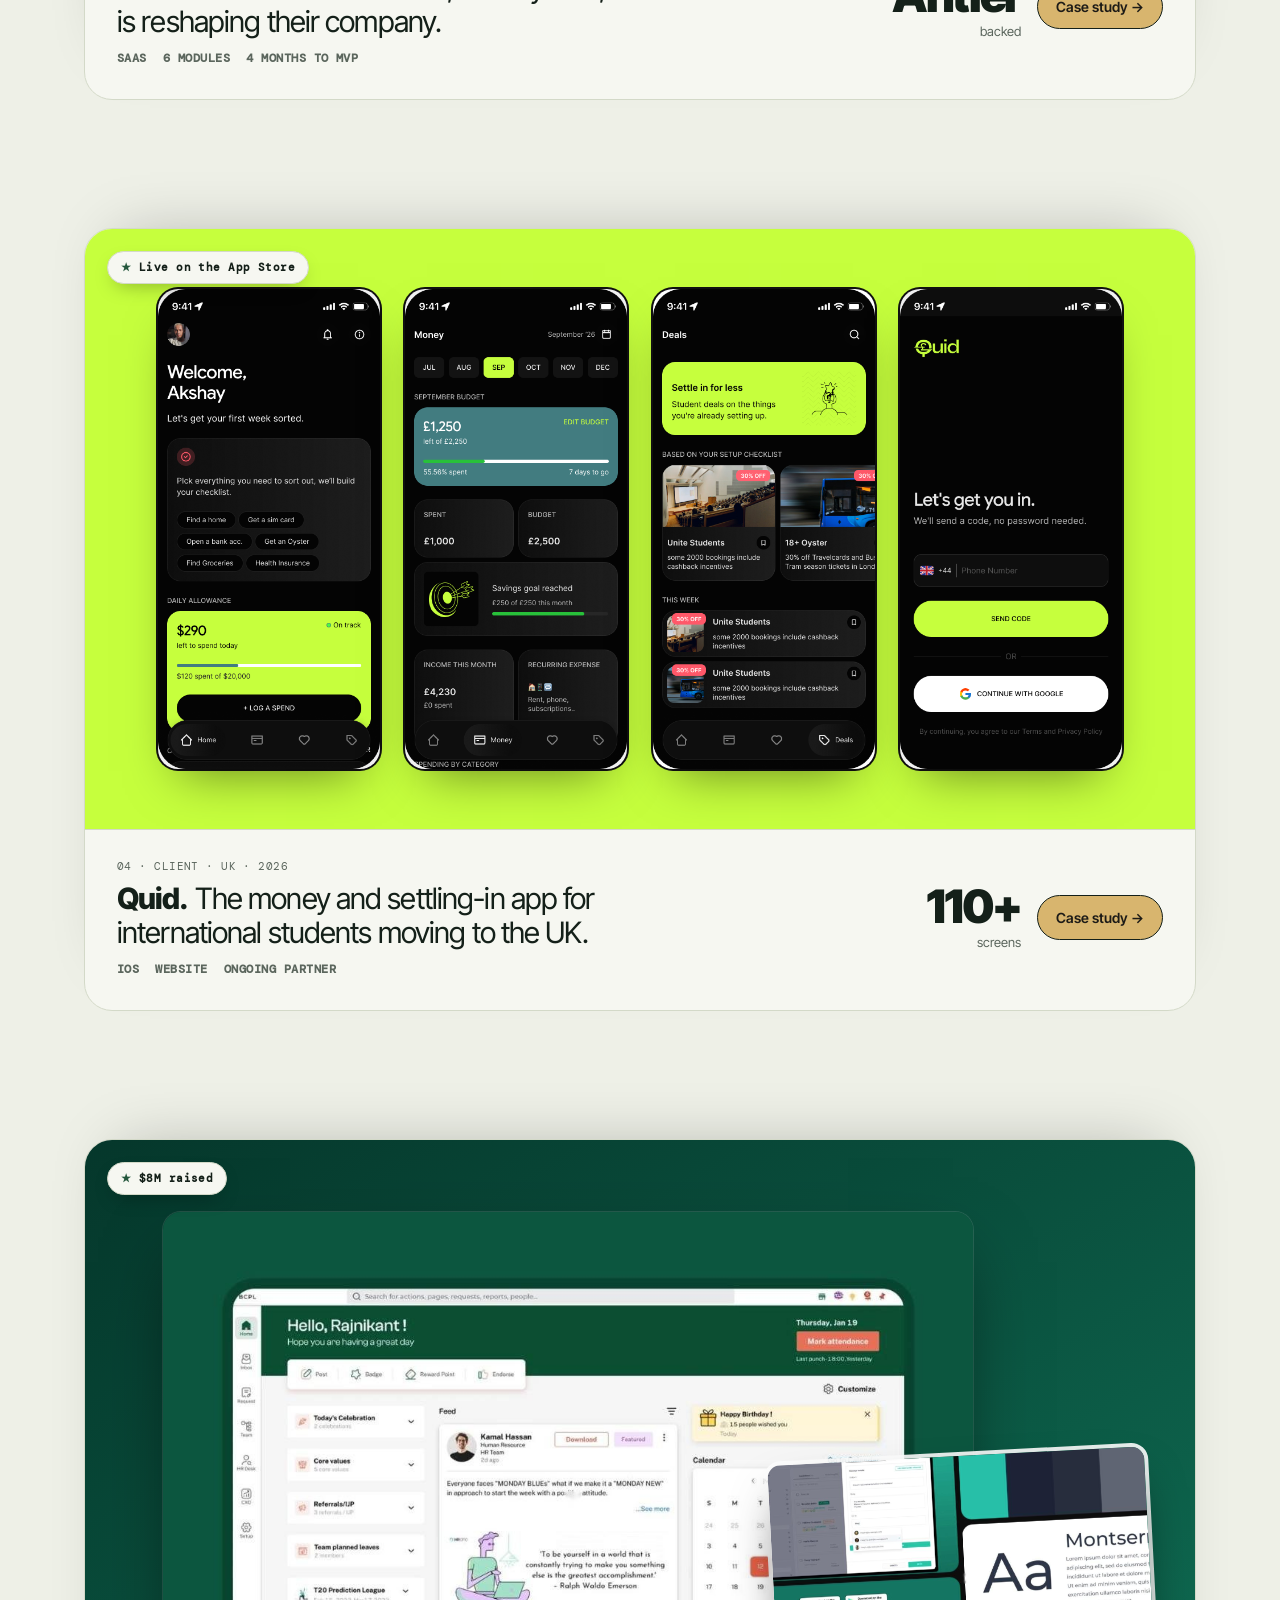
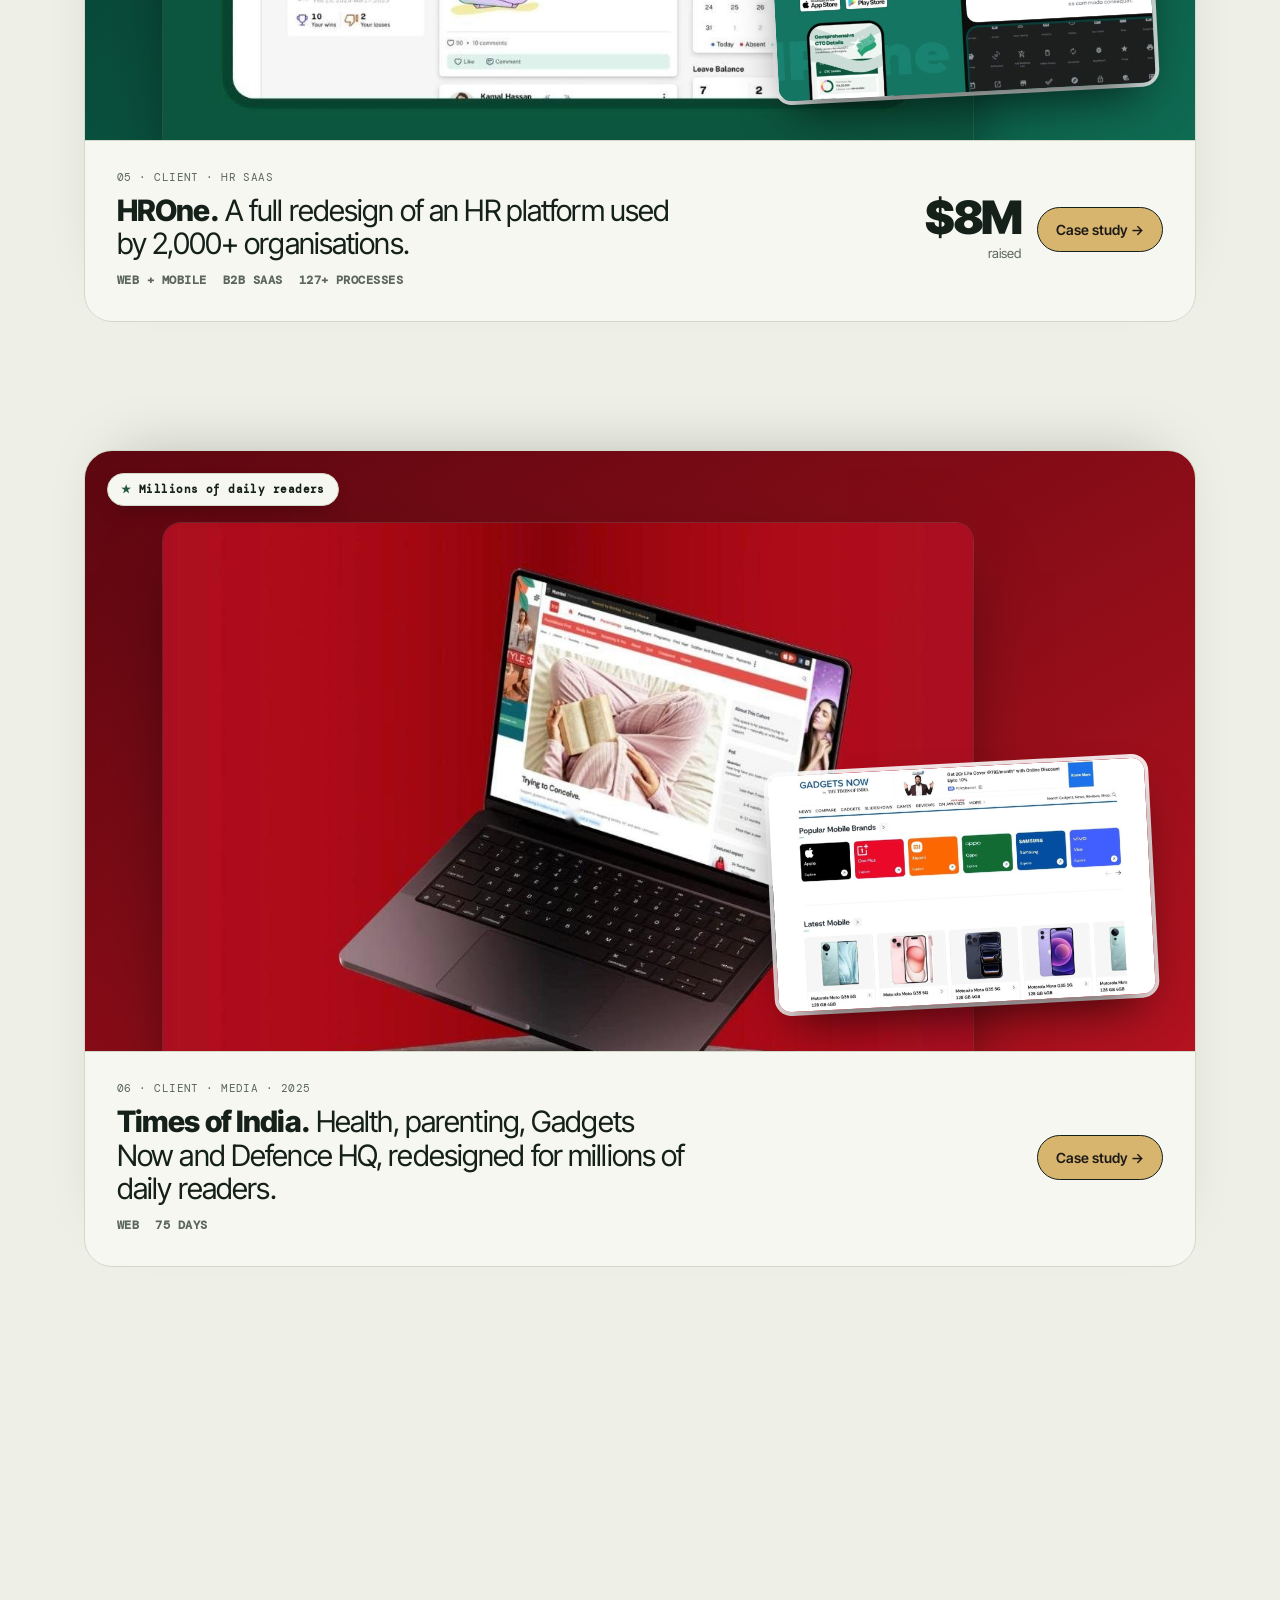
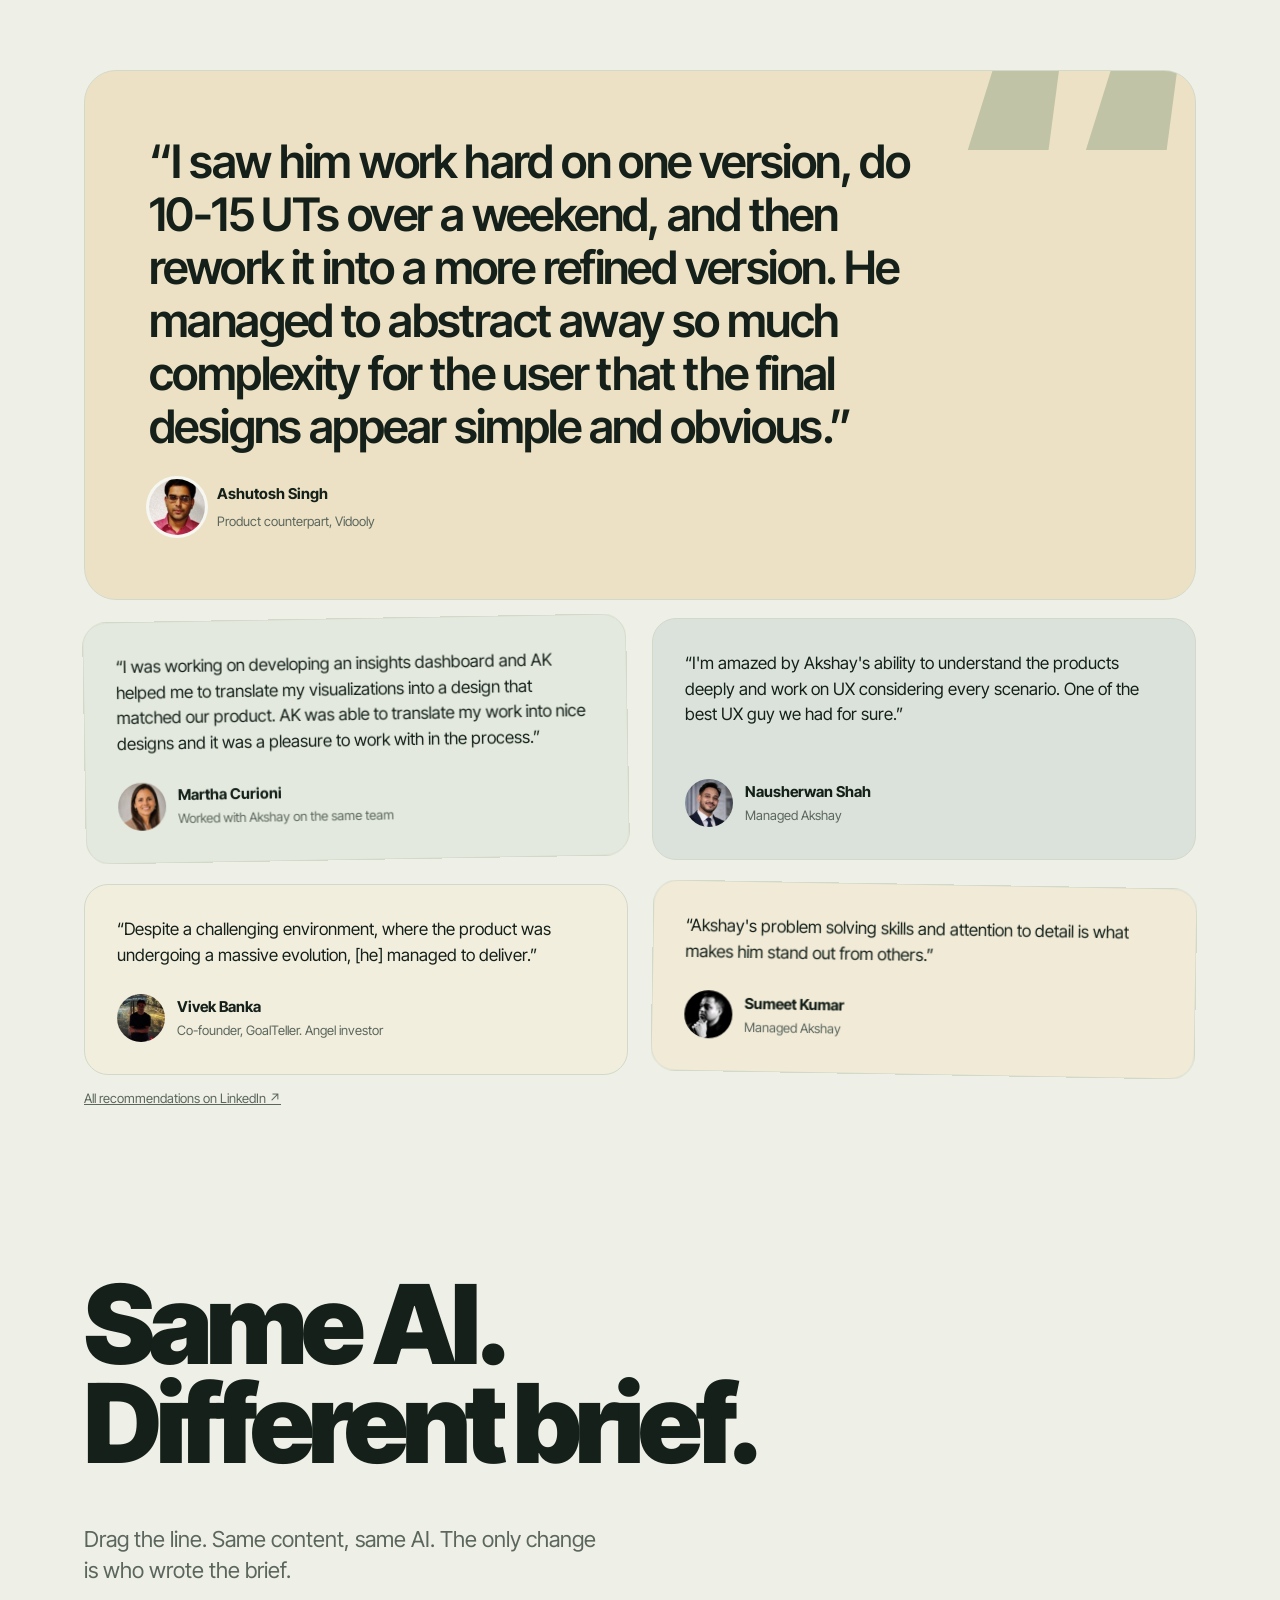
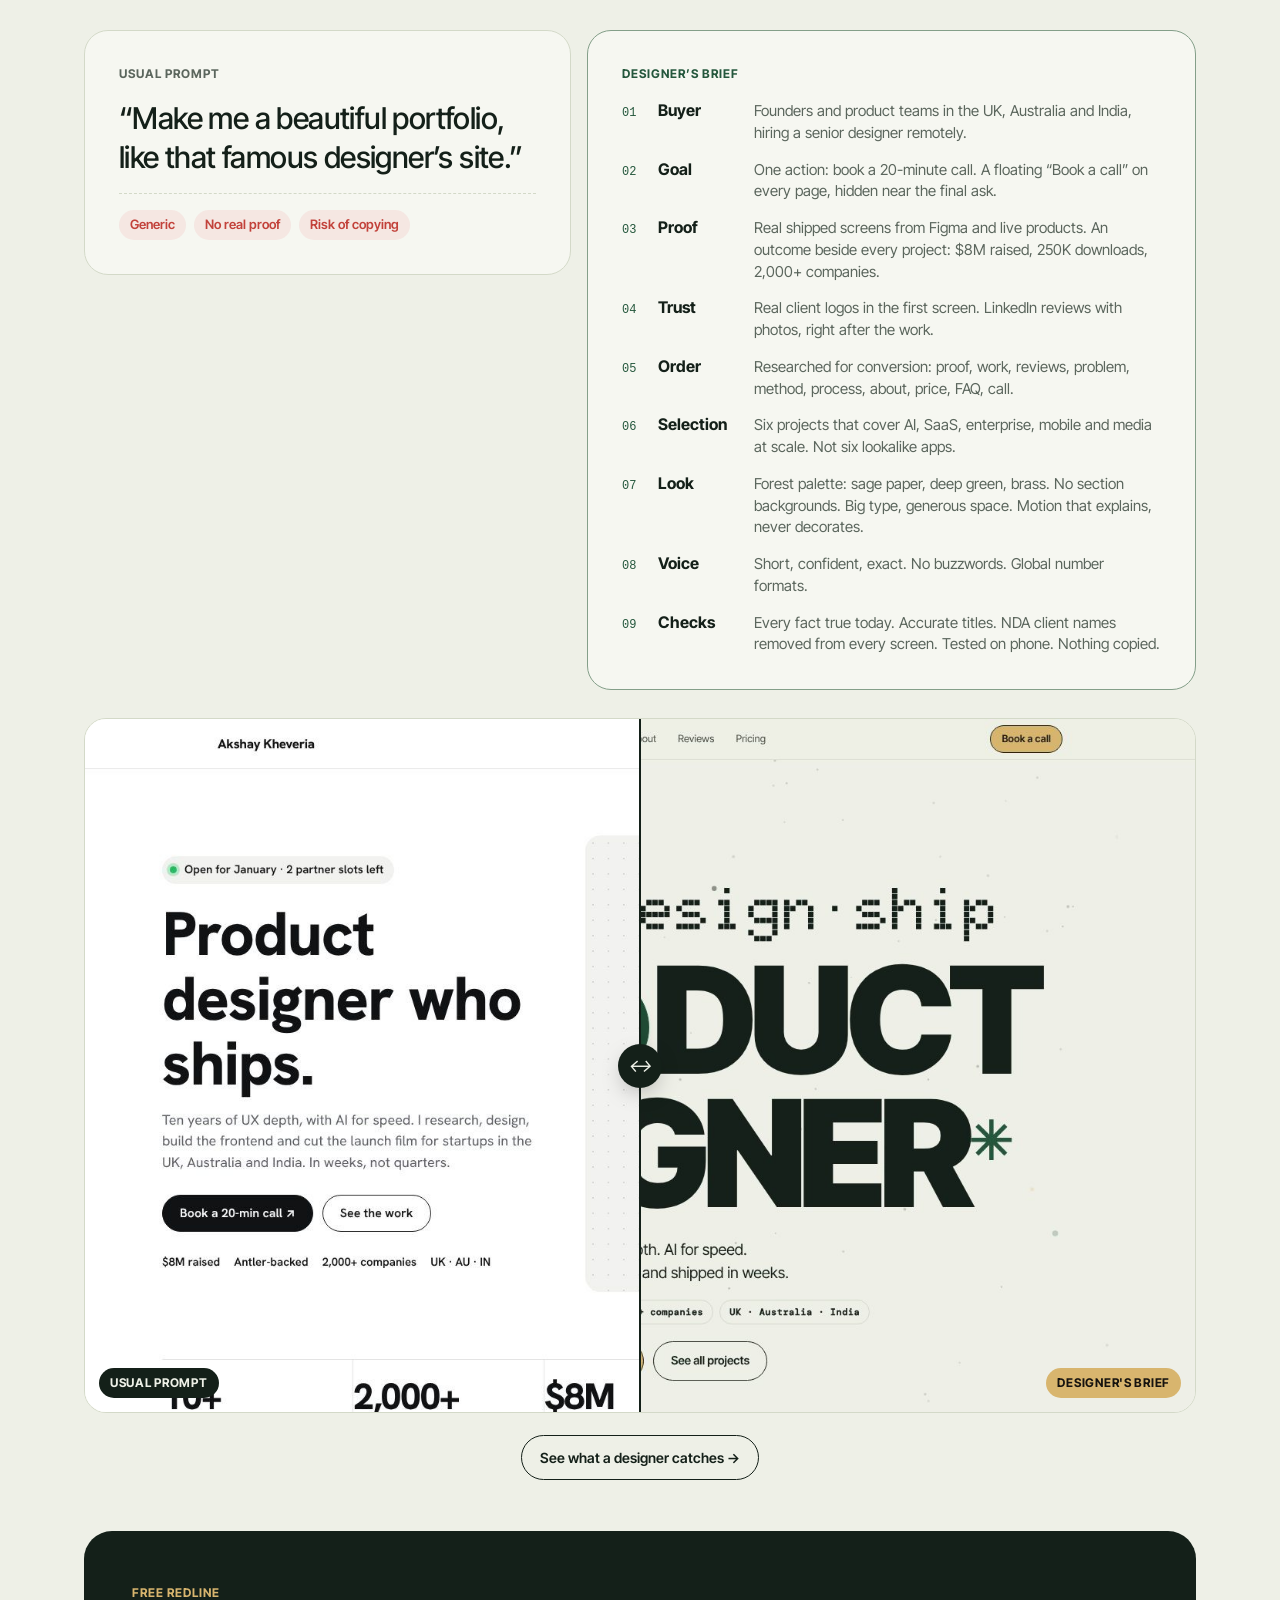
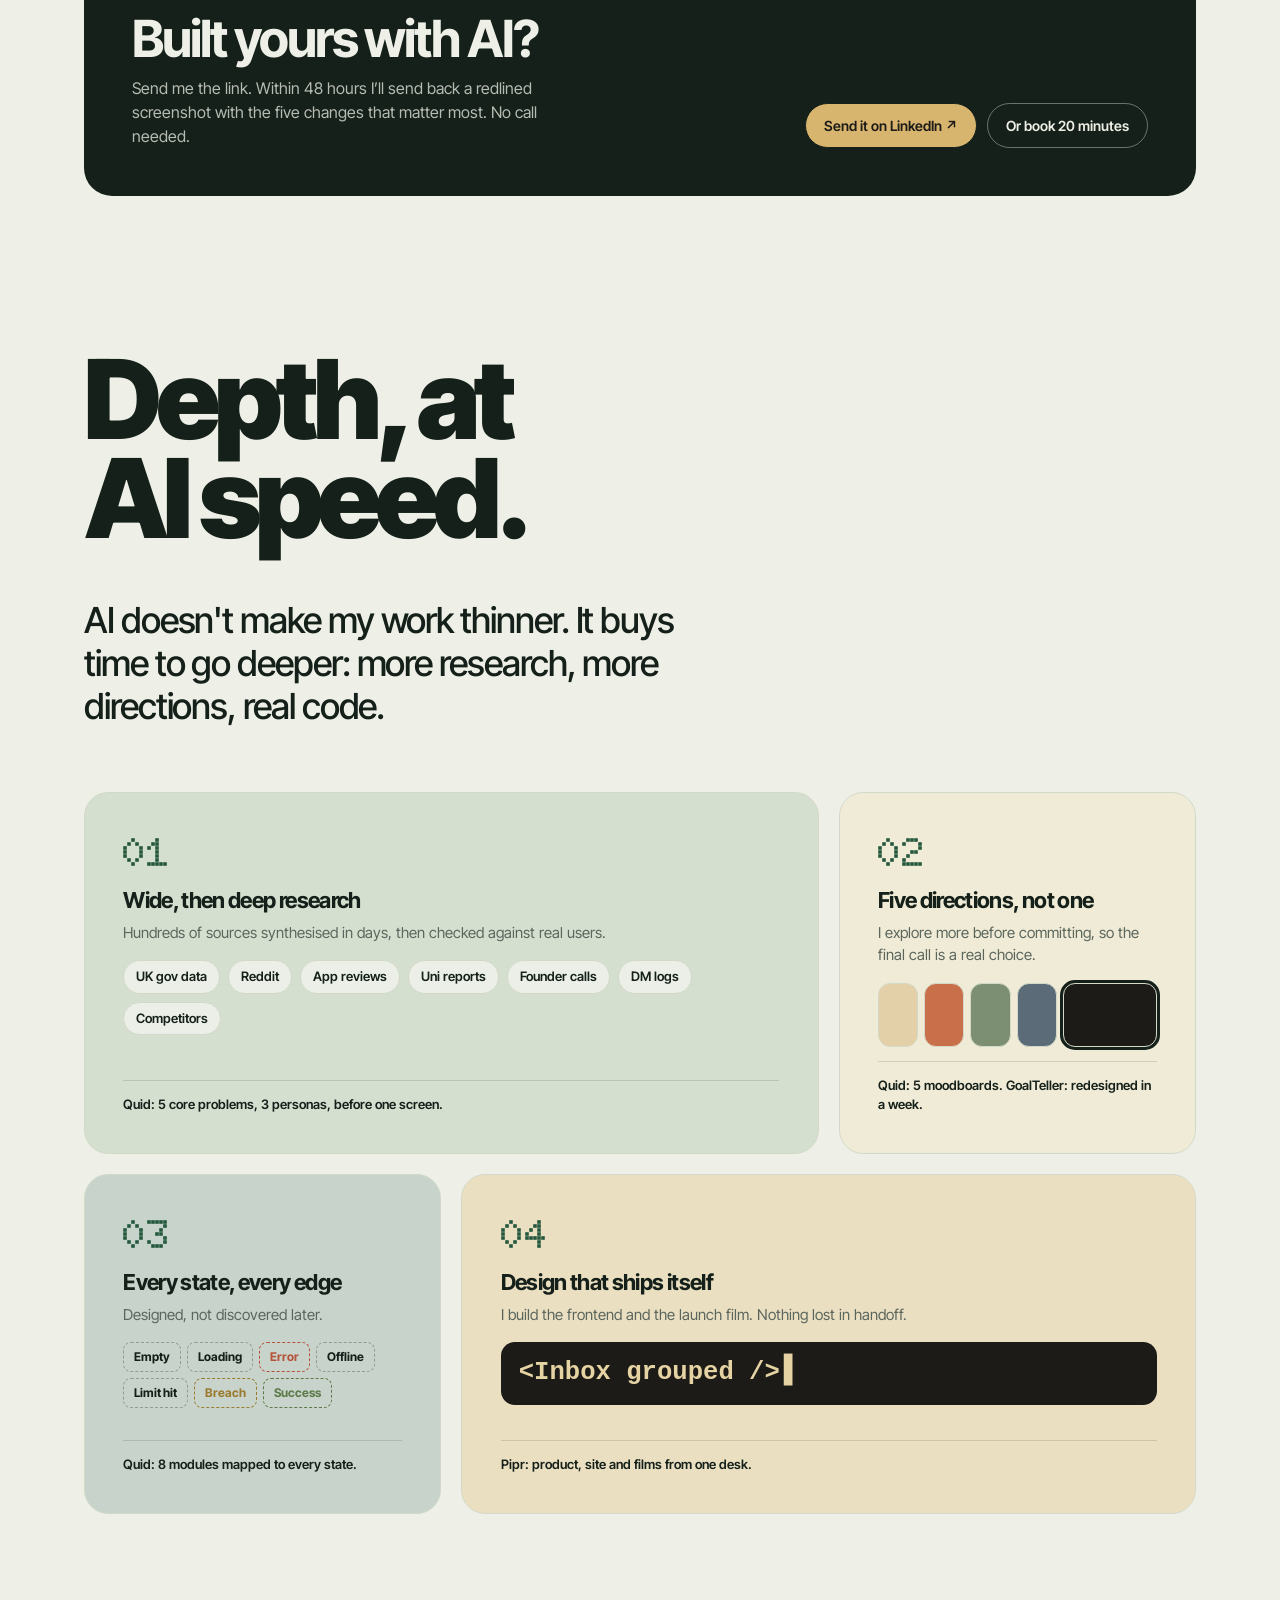
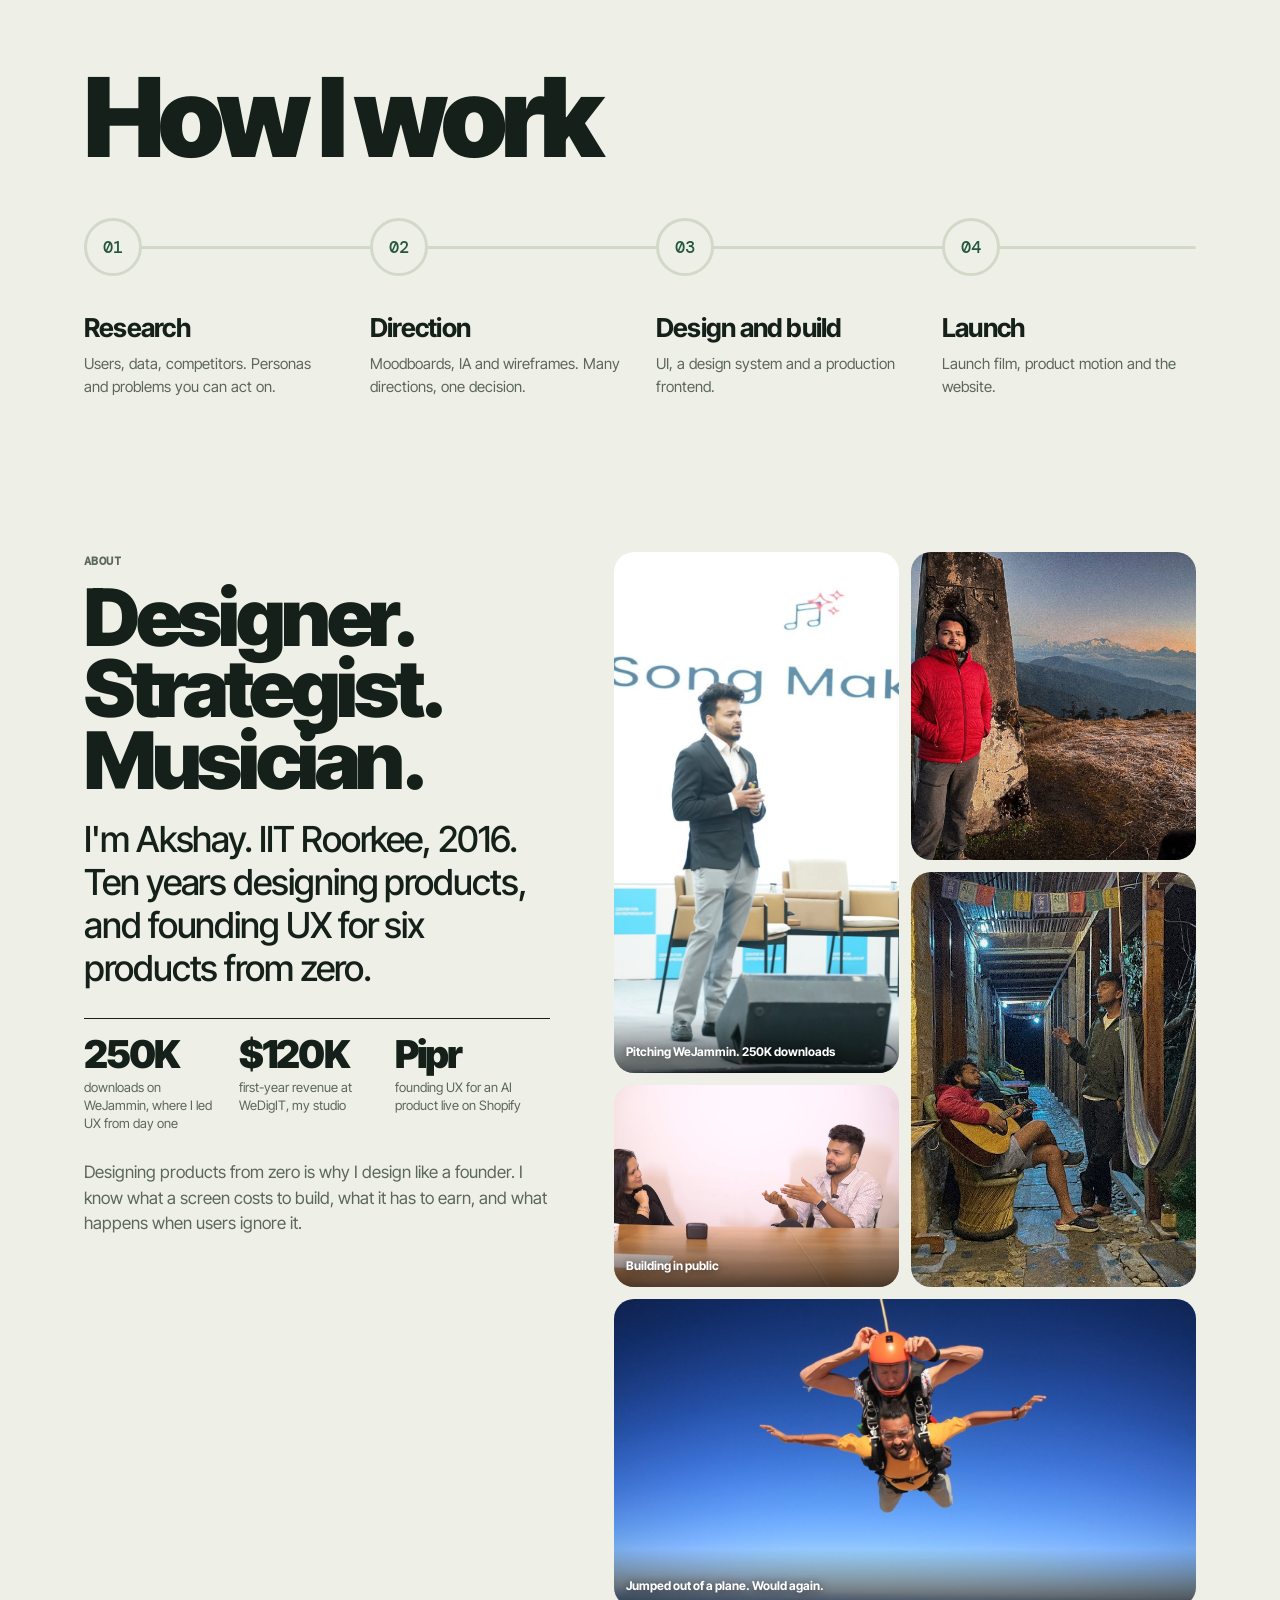
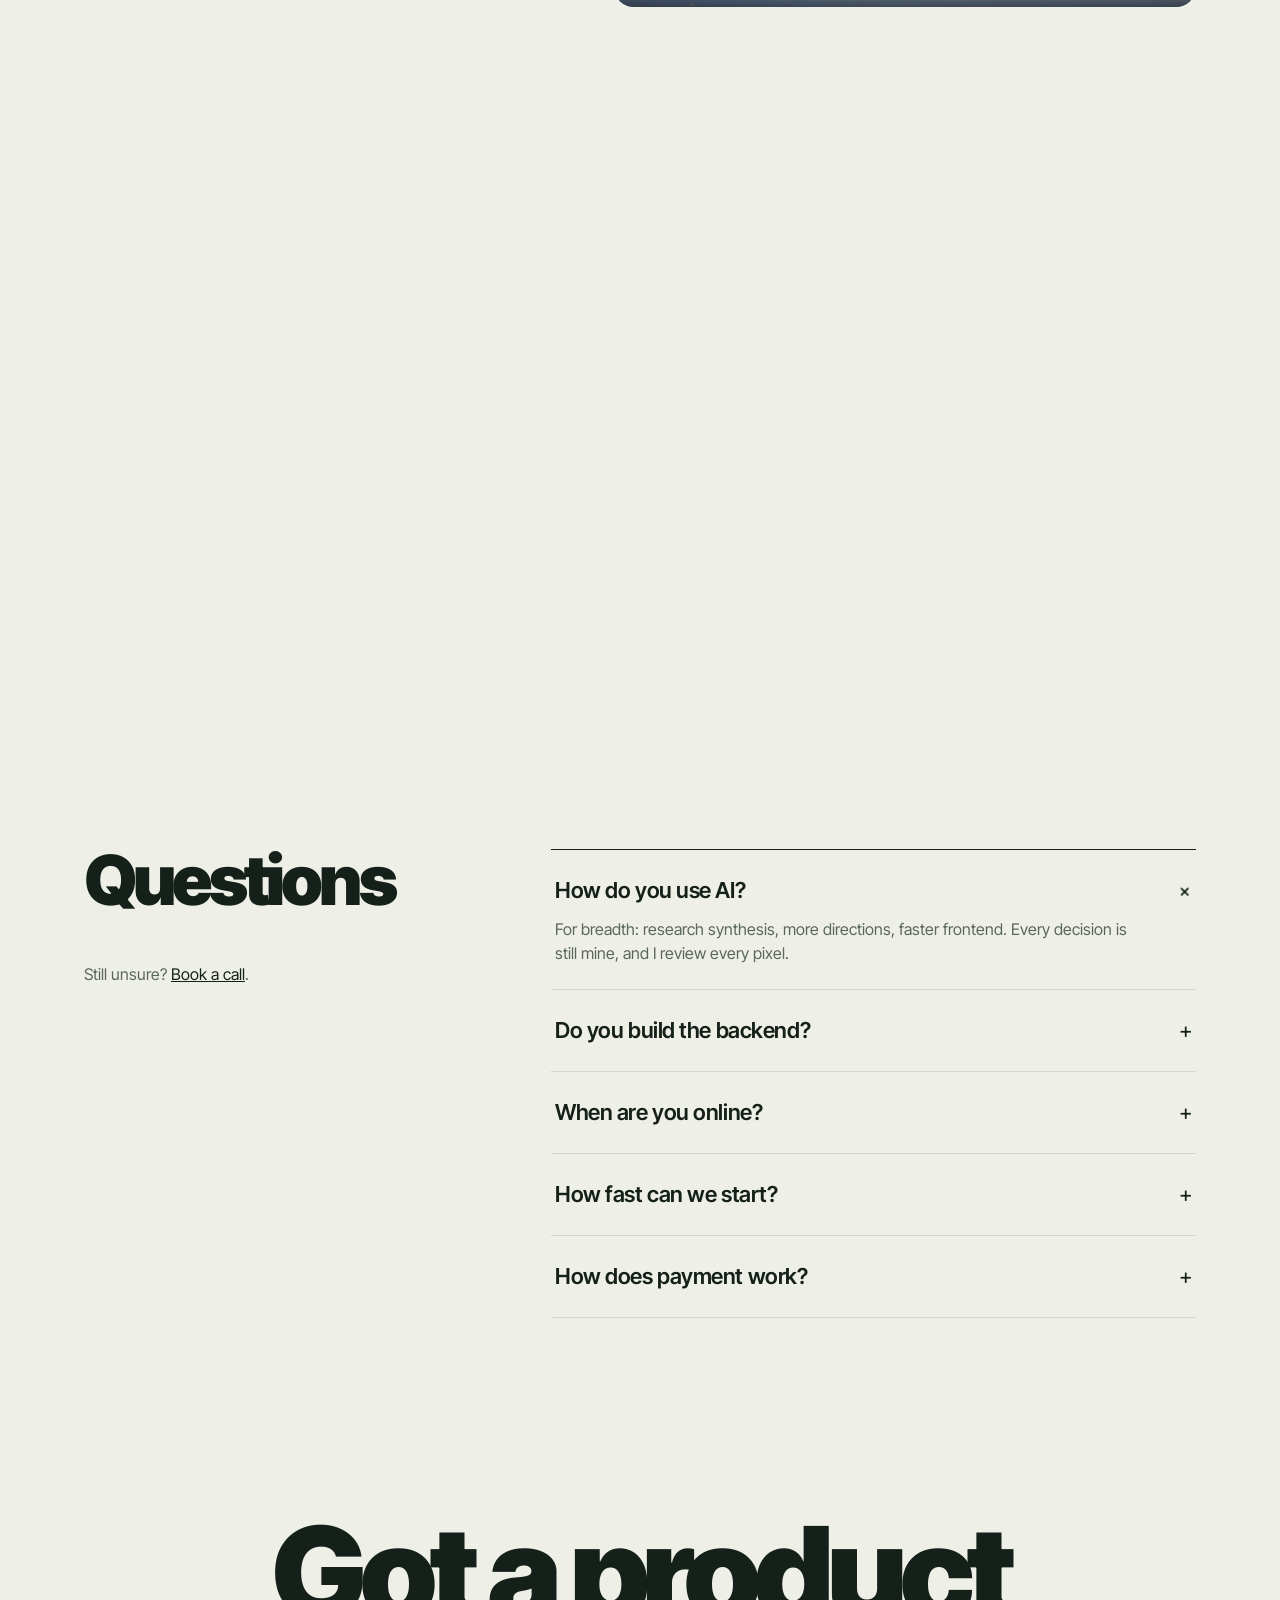
==== commit 2532545d: "Rebrand to Forest: sage paper, deep green, brass Co-Authored-By: Claude Opus 5.5 <noreply@anthropic." ====
--- a/index.html
+++ b/index.html
@@ -1,13 +1,13 @@
 <!doctype html><html lang="en"><head><meta charset="utf-8"><meta name="viewport" content="width=device-width,initial-scale=1,viewport-fit=cover"><title>Akshay Kheveria · Product Designer</title>
 
 <link rel="preconnect" href="https://fonts.googleapis.com"><link href="https://fonts.googleapis.com/css2?family=Doto:wght@700;900&family=Homemade+Apple&family=DM+Mono:wght@400;500&family=Inter+Tight:ital,wght@0,400;0,500;0,600;0,700;0,800;0,900;1,400&display=swap" rel="stylesheet"><link rel="stylesheet" href="site.css">
-<meta name="description" content="Akshay Kheveria, senior product designer. Research, design, frontend and launch films for startups in the UK, Australia and India."><link rel="canonical" href="https://akheveria.com/"><meta property="og:type" content="website"><meta property="og:title" content="Akshay Kheveria · Product Designer"><meta property="og:description" content="Akshay Kheveria, senior product designer. Research, design, frontend and launch films for startups in the UK, Australia and India."><meta property="og:url" content="https://akheveria.com/"><meta property="og:image" content="https://akheveria.com/og.jpg"><meta name="twitter:card" content="summary_large_image"><meta name="theme-color" content="#f6f2eb"><link rel="icon" href="/favicon.svg" type="image/svg+xml"><link rel="preload" as="image" href="img/p_home2.jpg" fetchpriority="high"></head><body><nav><div class="wrap"><a class="brand" href="index.html">Akshay Kheveria</a><div class="links"><a href="projects.html">Projects</a><a href="index.html#about">About</a><a href="index.html#words">Reviews</a><a href="index.html#offers">Pricing</a></div><a class="navcta" href="https://cal.com/akshay-kheveria-bcy8pf/design-call" target="_blank" rel="noopener">Book a call</a></div></nav>
+<meta name="description" content="Akshay Kheveria, senior product designer. Research, design, frontend and launch films for startups in the UK, Australia and India."><link rel="canonical" href="https://akheveria.com/"><meta property="og:type" content="website"><meta property="og:title" content="Akshay Kheveria · Product Designer"><meta property="og:description" content="Akshay Kheveria, senior product designer. Research, design, frontend and launch films for startups in the UK, Australia and India."><meta property="og:url" content="https://akheveria.com/"><meta property="og:image" content="https://akheveria.com/og.jpg"><meta name="twitter:card" content="summary_large_image"><meta name="theme-color" content="#eef0e7"><link rel="icon" href="/favicon.svg" type="image/svg+xml"><link rel="preload" as="image" href="img/p_home2.jpg" fetchpriority="high"></head><body><nav><div class="wrap"><a class="brand" href="index.html">Akshay Kheveria</a><div class="links"><a href="projects.html">Projects</a><a href="index.html#about">About</a><a href="index.html#words">Reviews</a><a href="index.html#offers">Pricing</a></div><a class="navcta" href="https://cal.com/akshay-kheveria-bcy8pf/design-call" target="_blank" rel="noopener">Book a call</a></div></nav>
 <header class="hero wrap" id="top">
-<canvas class="hdots" id="hdots" aria-hidden="true"></canvas><script>(()=>{const c=document.getElementById('hdots'),x=c.getContext('2d'),h=c.parentElement;const R=matchMedia('(prefers-reduced-motion: reduce)').matches;let W,H,D,ps=[],m={x:-999,y:-999};const cols=['#c4673f','#e6b89c','#b9c4a8','#aebbc6','#e4d0a8'];
+<canvas class="hdots" id="hdots" aria-hidden="true"></canvas><script>(()=>{const c=document.getElementById('hdots'),x=c.getContext('2d'),h=c.parentElement;const R=matchMedia('(prefers-reduced-motion: reduce)').matches;let W,H,D,ps=[],m={x:-999,y:-999};let cols=[];const rc=()=>{const g=getComputedStyle(document.documentElement);cols=['--acc','--clay','--sage','--slate','--sand'].map(v=>g.getPropertyValue(v).trim()||'#c4673f')};
 function ink(){return getComputedStyle(document.body).color}
-function size(){D=Math.min(devicePixelRatio||1,2);W=h.clientWidth;H=h.clientHeight;c.width=W*D;c.height=H*D;c.style.width=W+'px';c.style.height=H+'px';x.setTransform(D,0,0,D,0,0);const n=Math.round(Math.min(90,W*H/12000));ps=[];for(let i=0;i<n;i++){const big=Math.random()<.14;ps.push({x:Math.random()*W,y:Math.random()*H,vx:(Math.random()-.5)*.16,vy:(Math.random()-.5)*.16,r:big?2.2+Math.random()*2.6:.8+Math.random()*1.2,c:big?cols[i%cols.length]:null,a:big?.45:.1+Math.random()*.14,ox:0,oy:0})}}
+function size(){rc();D=Math.min(devicePixelRatio||1,2);W=h.clientWidth;H=h.clientHeight;c.width=W*D;c.height=H*D;c.style.width=W+'px';c.style.height=H+'px';x.setTransform(D,0,0,D,0,0);const n=Math.round(Math.min(90,W*H/12000));ps=[];for(let i=0;i<n;i++){const big=Math.random()<.14;ps.push({x:Math.random()*W,y:Math.random()*H,vx:(Math.random()-.5)*.16,vy:(Math.random()-.5)*.16,r:big?2.2+Math.random()*2.6:.8+Math.random()*1.2,c:big?cols[i%cols.length]:null,a:big?.45:.1+Math.random()*.14,ox:0,oy:0})}}
 function draw(){x.clearRect(0,0,W,H);const k=ink();for(const p of ps){if(!R){p.x+=p.vx;p.y+=p.vy;if(p.x<-10)p.x=W+10;if(p.x>W+10)p.x=-10;if(p.y<-10)p.y=H+10;if(p.y>H+10)p.y=-10}const dx=p.x-m.x,dy=p.y-m.y,d=Math.hypot(dx,dy);const t=d<140?(140-d)/140:0;p.ox+=((dx/(d||1))*t*26-p.ox)*.08;p.oy+=((dy/(d||1))*t*26-p.oy)*.08;x.globalAlpha=p.a;x.fillStyle=p.c||k;x.beginPath();x.arc(p.x+p.ox,p.y+p.oy,p.r,0,6.283);x.fill()}x.globalAlpha=1;if(!R)requestAnimationFrame(draw)}
-h.addEventListener('pointermove',e=>{const b=h.getBoundingClientRect();m.x=e.clientX-b.left;m.y=e.clientY-b.top});h.addEventListener('pointerleave',()=>{m.x=m.y=-999});let lw=0,lh=0;new ResizeObserver(()=>{if(Math.abs(h.clientWidth-lw)>2||Math.abs(h.clientHeight-lh)>40){lw=h.clientWidth;lh=h.clientHeight;size()}}).observe(h);size();draw();if(R)setInterval(draw,1000)})()</script>
+h.addEventListener('pointermove',e=>{const b=h.getBoundingClientRect();m.x=e.clientX-b.left;m.y=e.clientY-b.top});h.addEventListener('pointerleave',()=>{m.x=m.y=-999});addEventListener('message',e=>{if(e.data&&e.data.akTheme!==undefined){let t=document.getElementById('akth');if(!t){t=document.createElement('style');t.id='akth';document.head.appendChild(t)}t.textContent=e.data.akTheme;setTimeout(size,50)}});let lw=0,lh=0;new ResizeObserver(()=>{if(Math.abs(h.clientWidth-lw)>2||Math.abs(h.clientHeight-lh)>40){lw=h.clientWidth;lh=h.clientHeight;size()}}).observe(h);size();draw();if(R)setInterval(draw,1000)})()</script>
   <h1 style="margin:0"><span class="sr">Akshay Kheveria, product designer</span><span aria-hidden="true"><span class="dot">research·design·ship</span>
   <span class="big">PR<span class="tog" id="tg" role="switch" tabindex="0" aria-label="Toggle idea or ship" aria-checked="false"><b id="tgl">idea</b><i></i></span>DUCT</span>
   <span class="big">DES<span class="cap"></span>GNER<span class="ast">✳</span></span></span></h1>
@@ -47,7 +47,7 @@
 <li><b>Trust</b><span>Real client logos in the first screen. LinkedIn reviews with photos, right after the work.</span></li>
 <li><b>Order</b><span>Researched for conversion: proof, work, reviews, problem, method, process, about, price, FAQ, call.</span></li>
 <li><b>Selection</b><span>Six projects that cover AI, SaaS, enterprise, mobile and media at scale. Not six lookalike apps.</span></li>
-<li><b>Look</b><span>Earthy, warm palette. No section backgrounds. Big type, generous space. Motion that explains, never decorates.</span></li>
+<li><b>Look</b><span>Forest palette: sage paper, deep green, brass. No section backgrounds. Big type, generous space. Motion that explains, never decorates.</span></li>
 <li><b>Voice</b><span>Short, confident, exact. No buzzwords. Global number formats.</span></li>
 <li><b>Checks</b><span>Every fact true today. Accurate titles. NDA client names removed from every screen. Tested on phone. Nothing copied.</span></li>
 </ol></div></div>
--- a/site.css
+++ b/site.css
@@ -706,3 +706,12 @@
 .brand{font-family:"Homemade Apple",cursive;font-weight:400!important;letter-spacing:0!important;text-transform:none!important;font-size:19px;line-height:1;padding-top:4px;white-space:nowrap}
 @media(max-width:560px){.brand{font-size:16px}}
 .hero{padding-top:clamp(84px,11vw,160px)!important}
+/* v23 even hero rhythm + readable toggle label on phones */
+.hero .dot{margin-bottom:.34em!important}
+.hero .big+.big{margin-top:.04em}
+@media(max-width:700px){.tog b{font-size:.19em!important;letter-spacing:.05em!important;padding-right:1.55em!important}.hero .dot{margin-bottom:.4em!important}}
+/* v24 FOREST brand: sage paper, deep green, brass */
+:root{--bg:light-dark(#eef0e7,#0f1512);--ink:light-dark(#142019,#e9ede4);--mute:light-dark(#5b665d,#9aa59c);--soft:light-dark(#e2e6d9,#18201b);--line:light-dark(#d3d9c8,#26302a);--card:light-dark(#f6f7f1,#141b17);--acc:light-dark(#24573c,#7fbf98);--clay:#d8b56e;--sage:#9fb79a;--slate:#7d988c;--sand:#e5d3a3;--blue:var(--acc)}
+.cap{background:conic-gradient(from var(--a,0deg),var(--acc),var(--sage),var(--slate),var(--sand),var(--acc))!important}
+.pers .av{background:linear-gradient(135deg,var(--acc),var(--sage))}
+.pers:nth-child(2) .av{background:linear-gradient(135deg,#b08a3e,var(--clay))}
